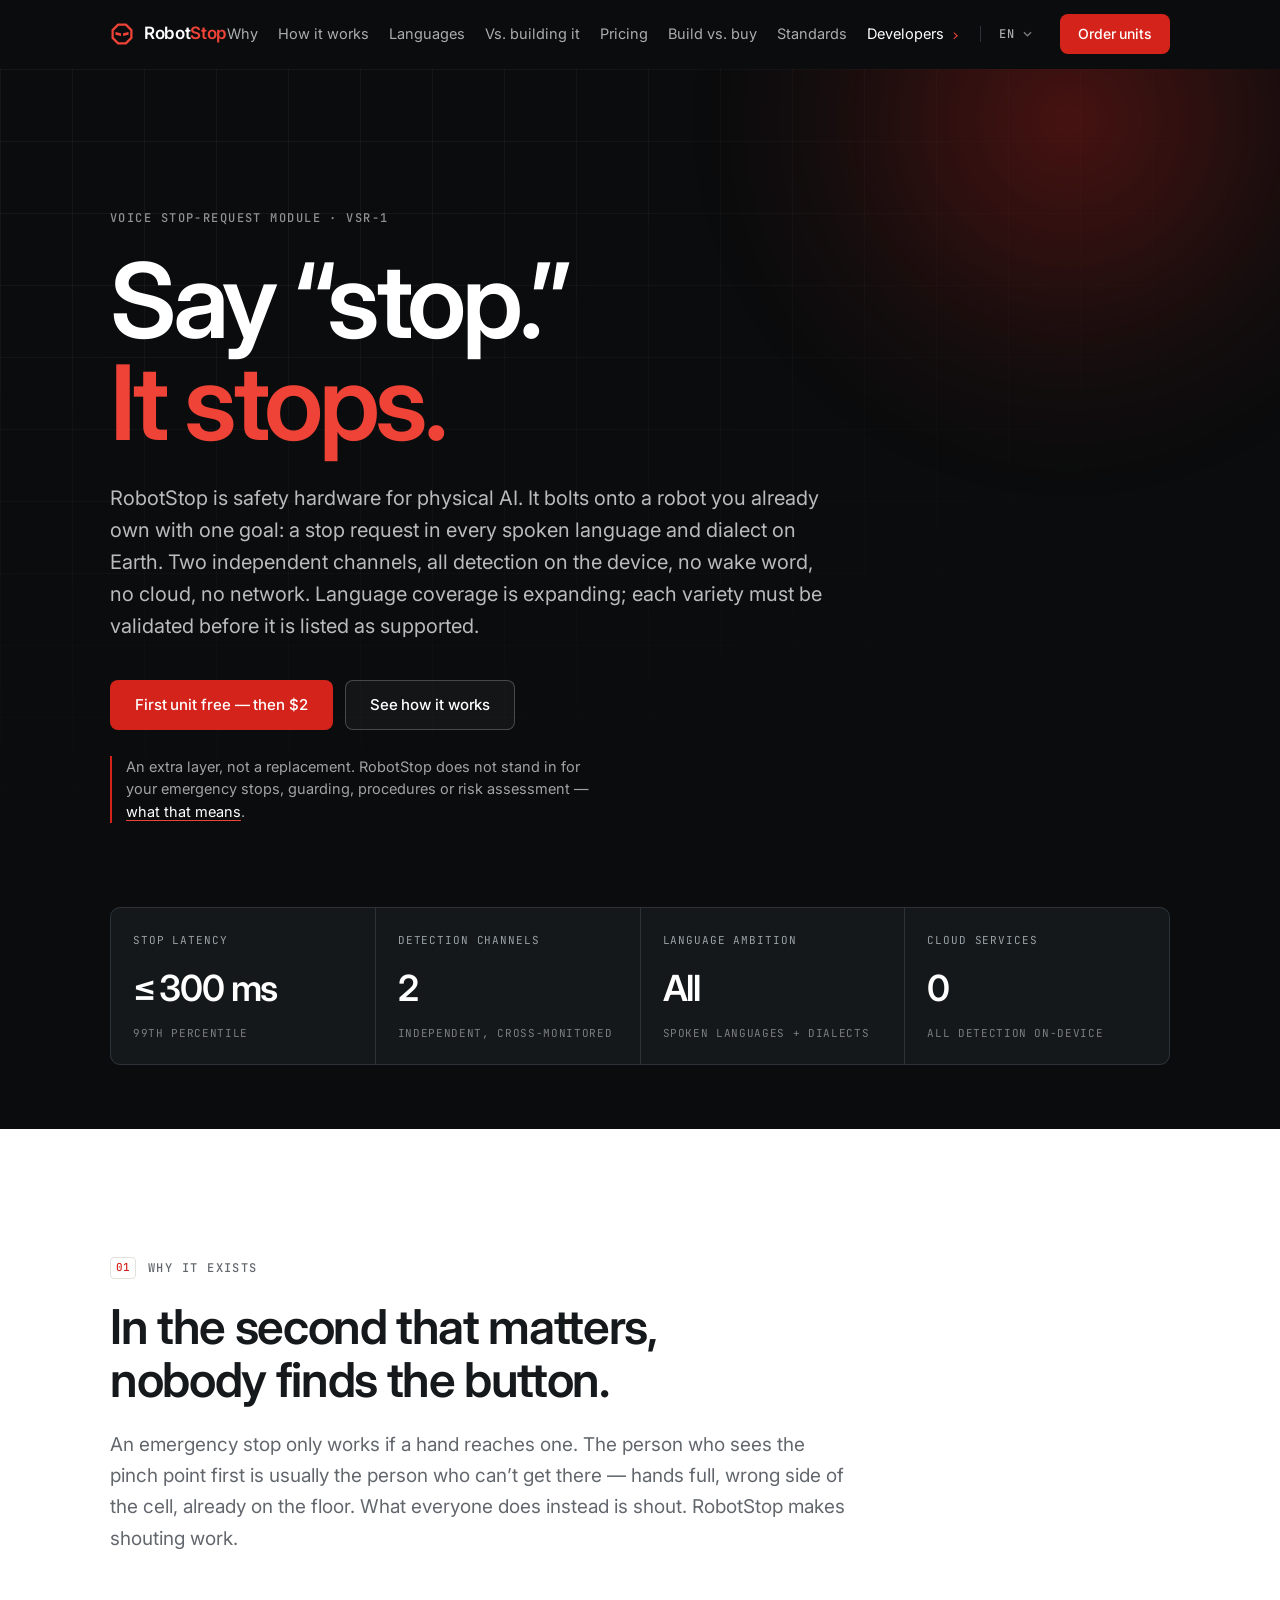
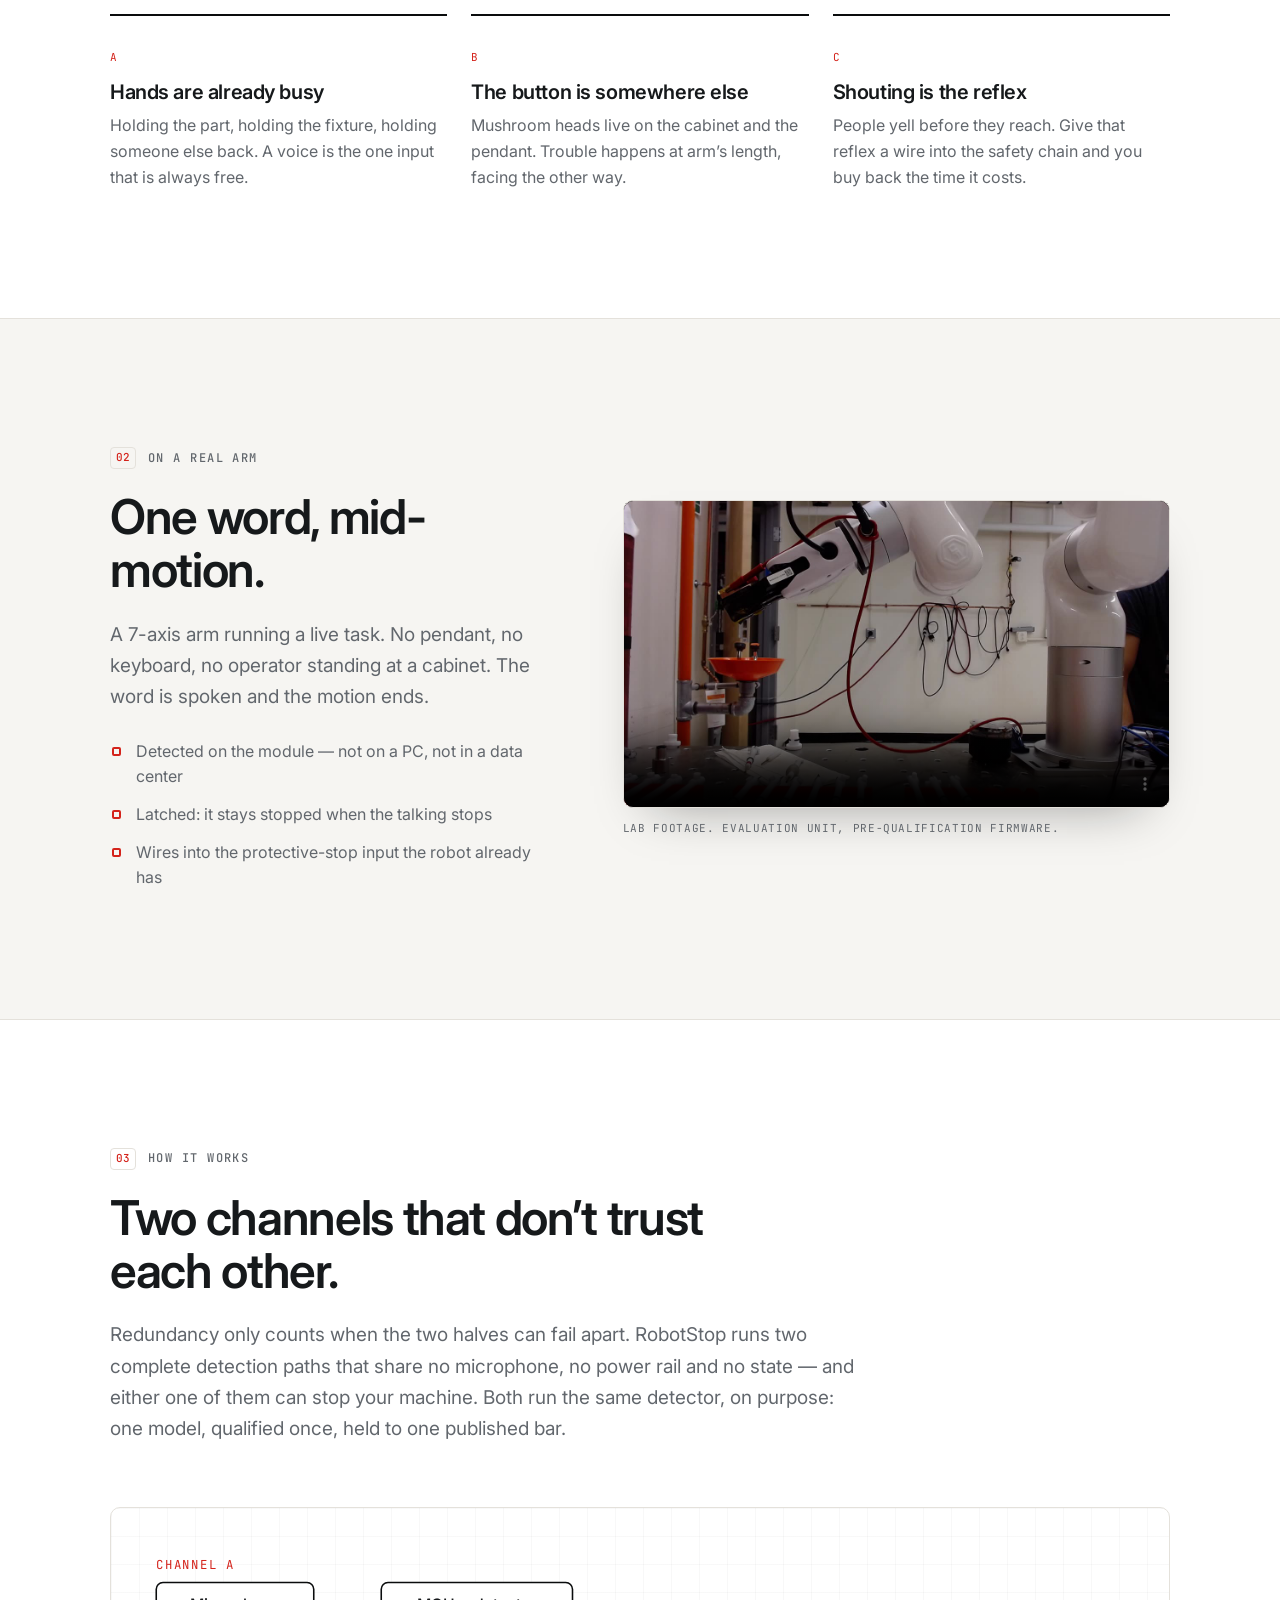
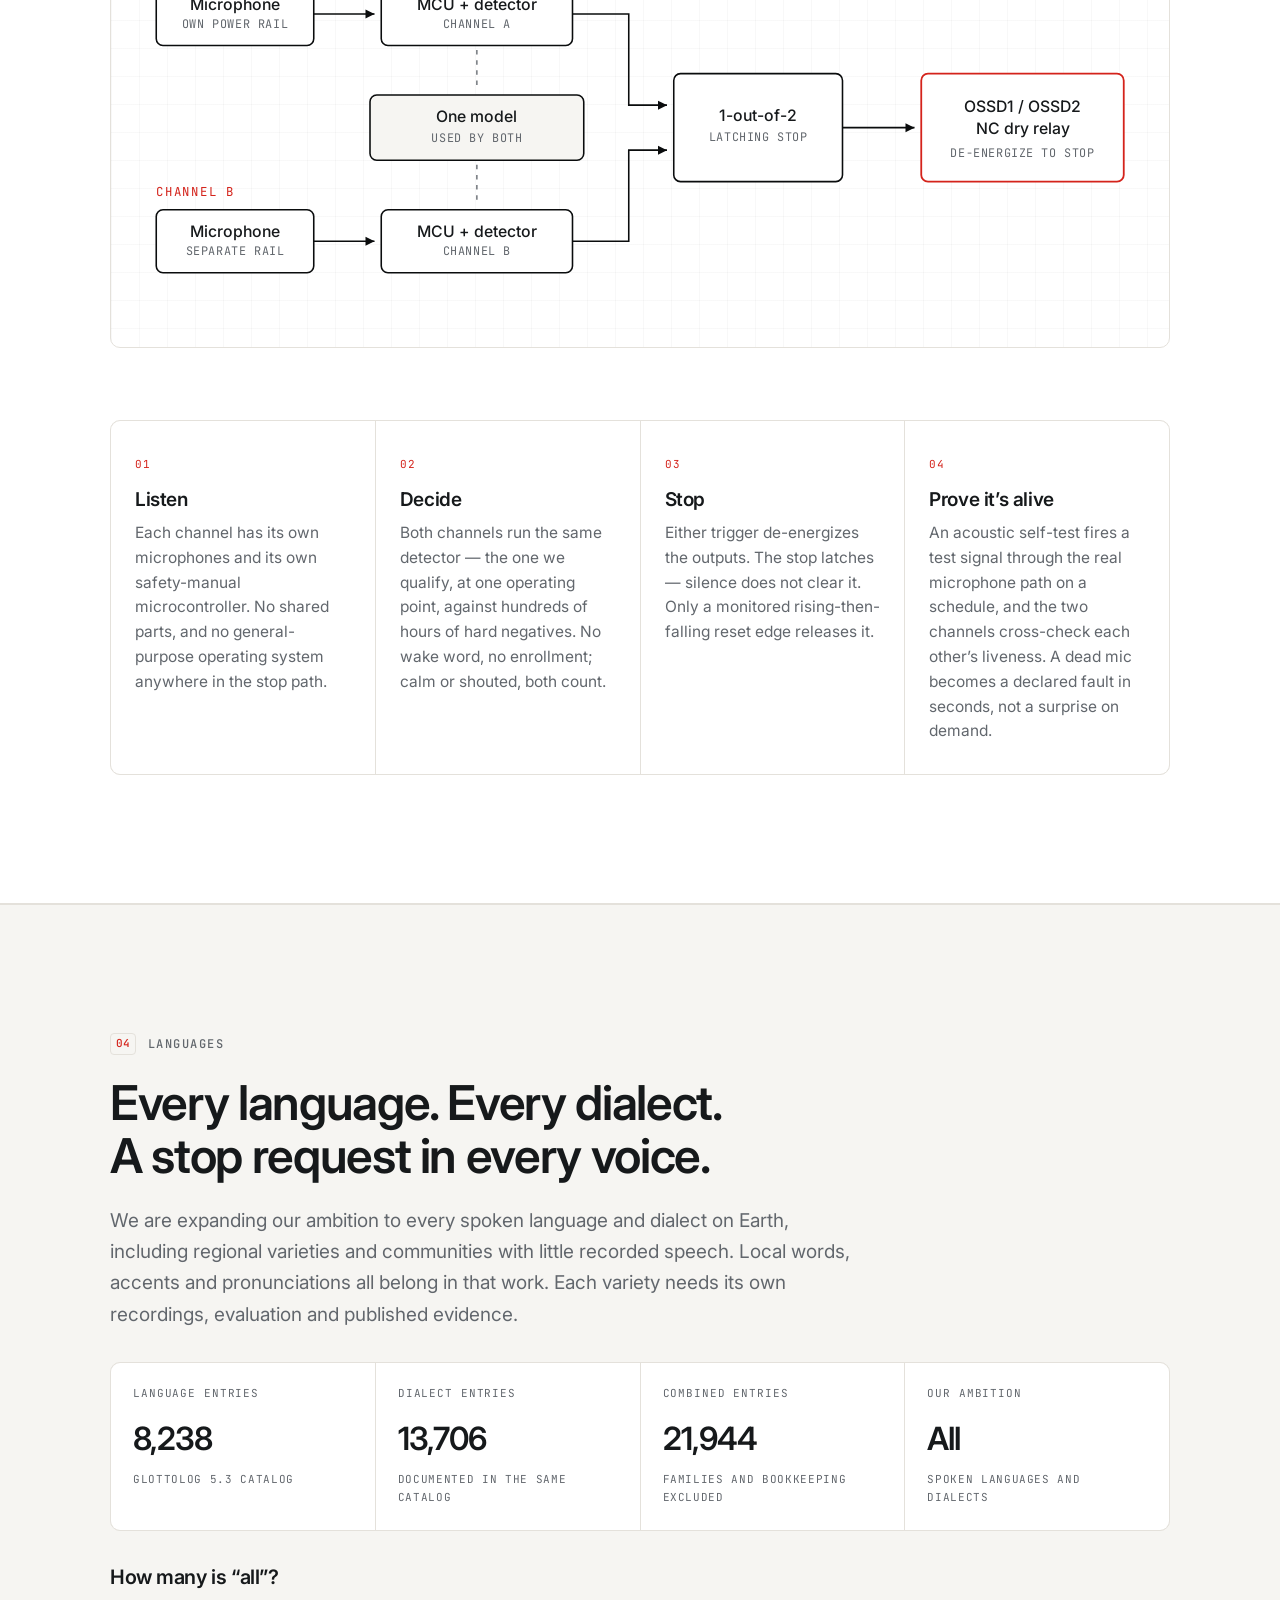
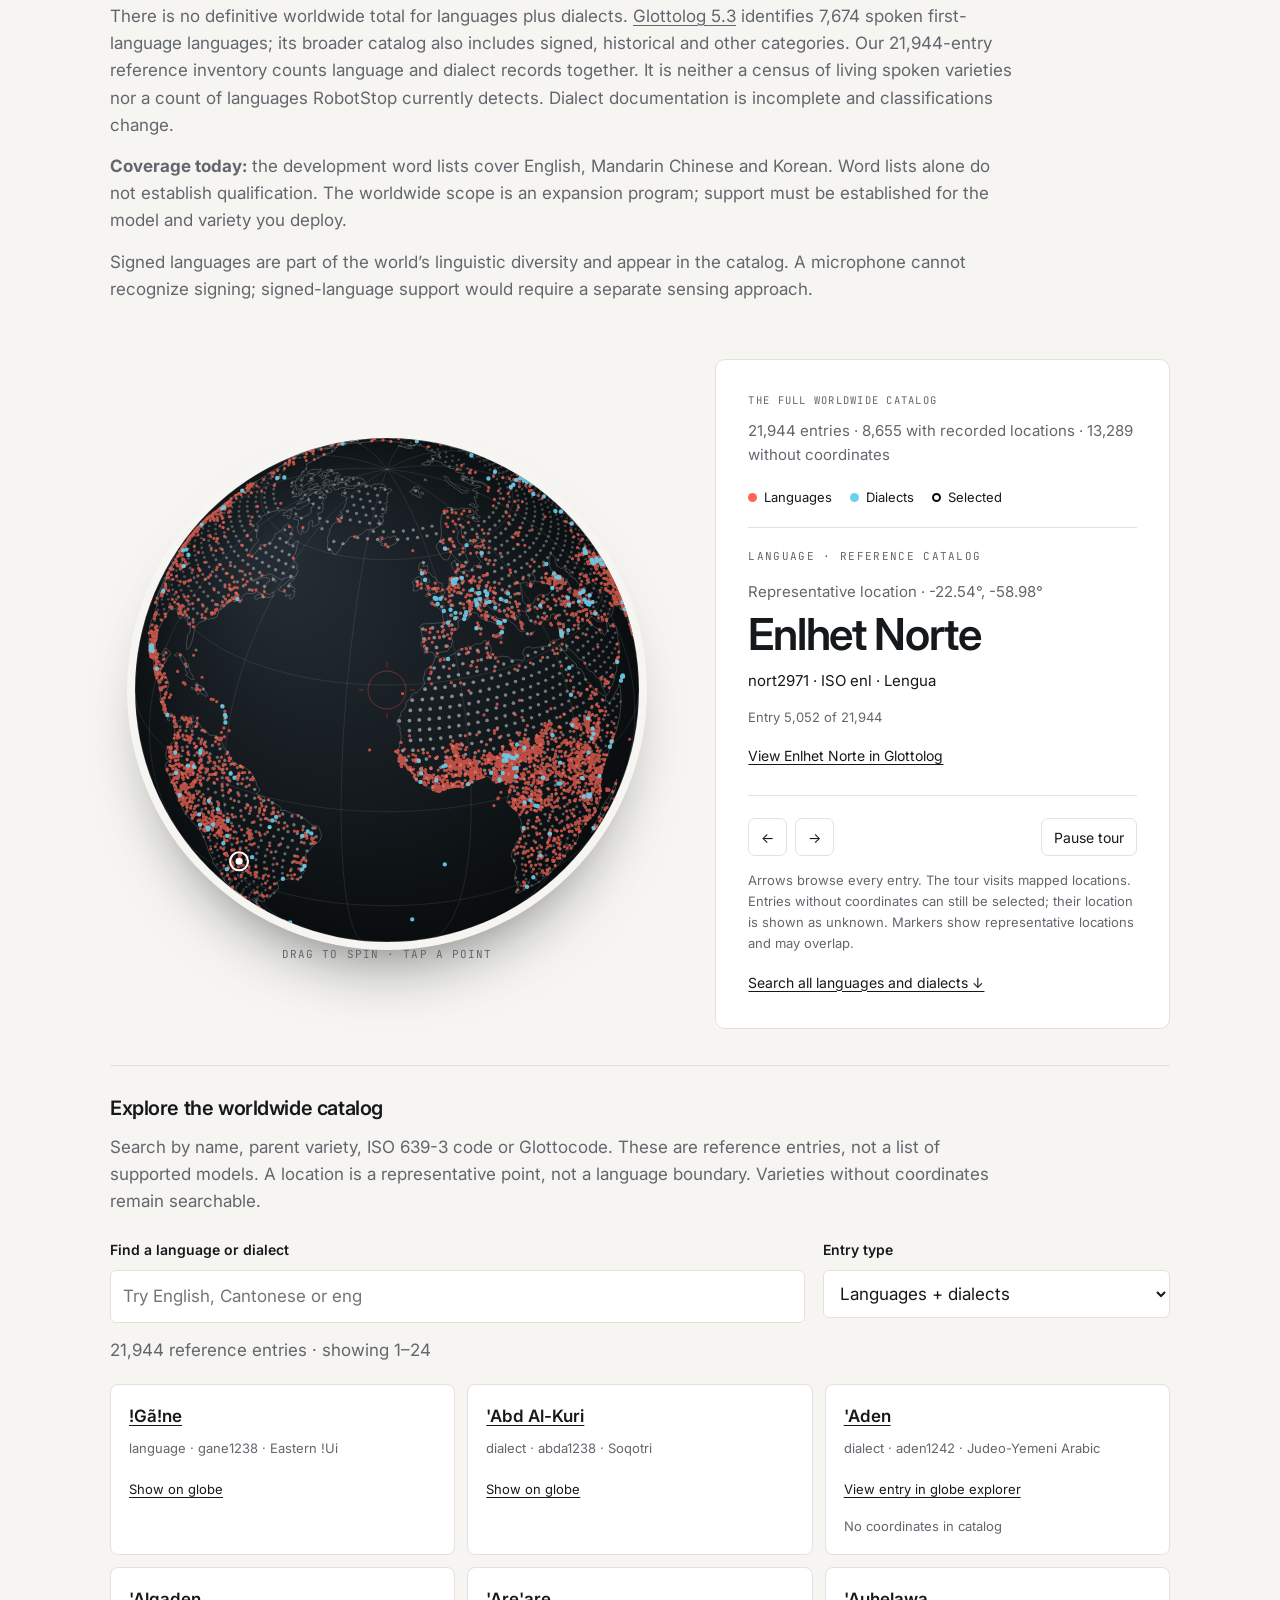
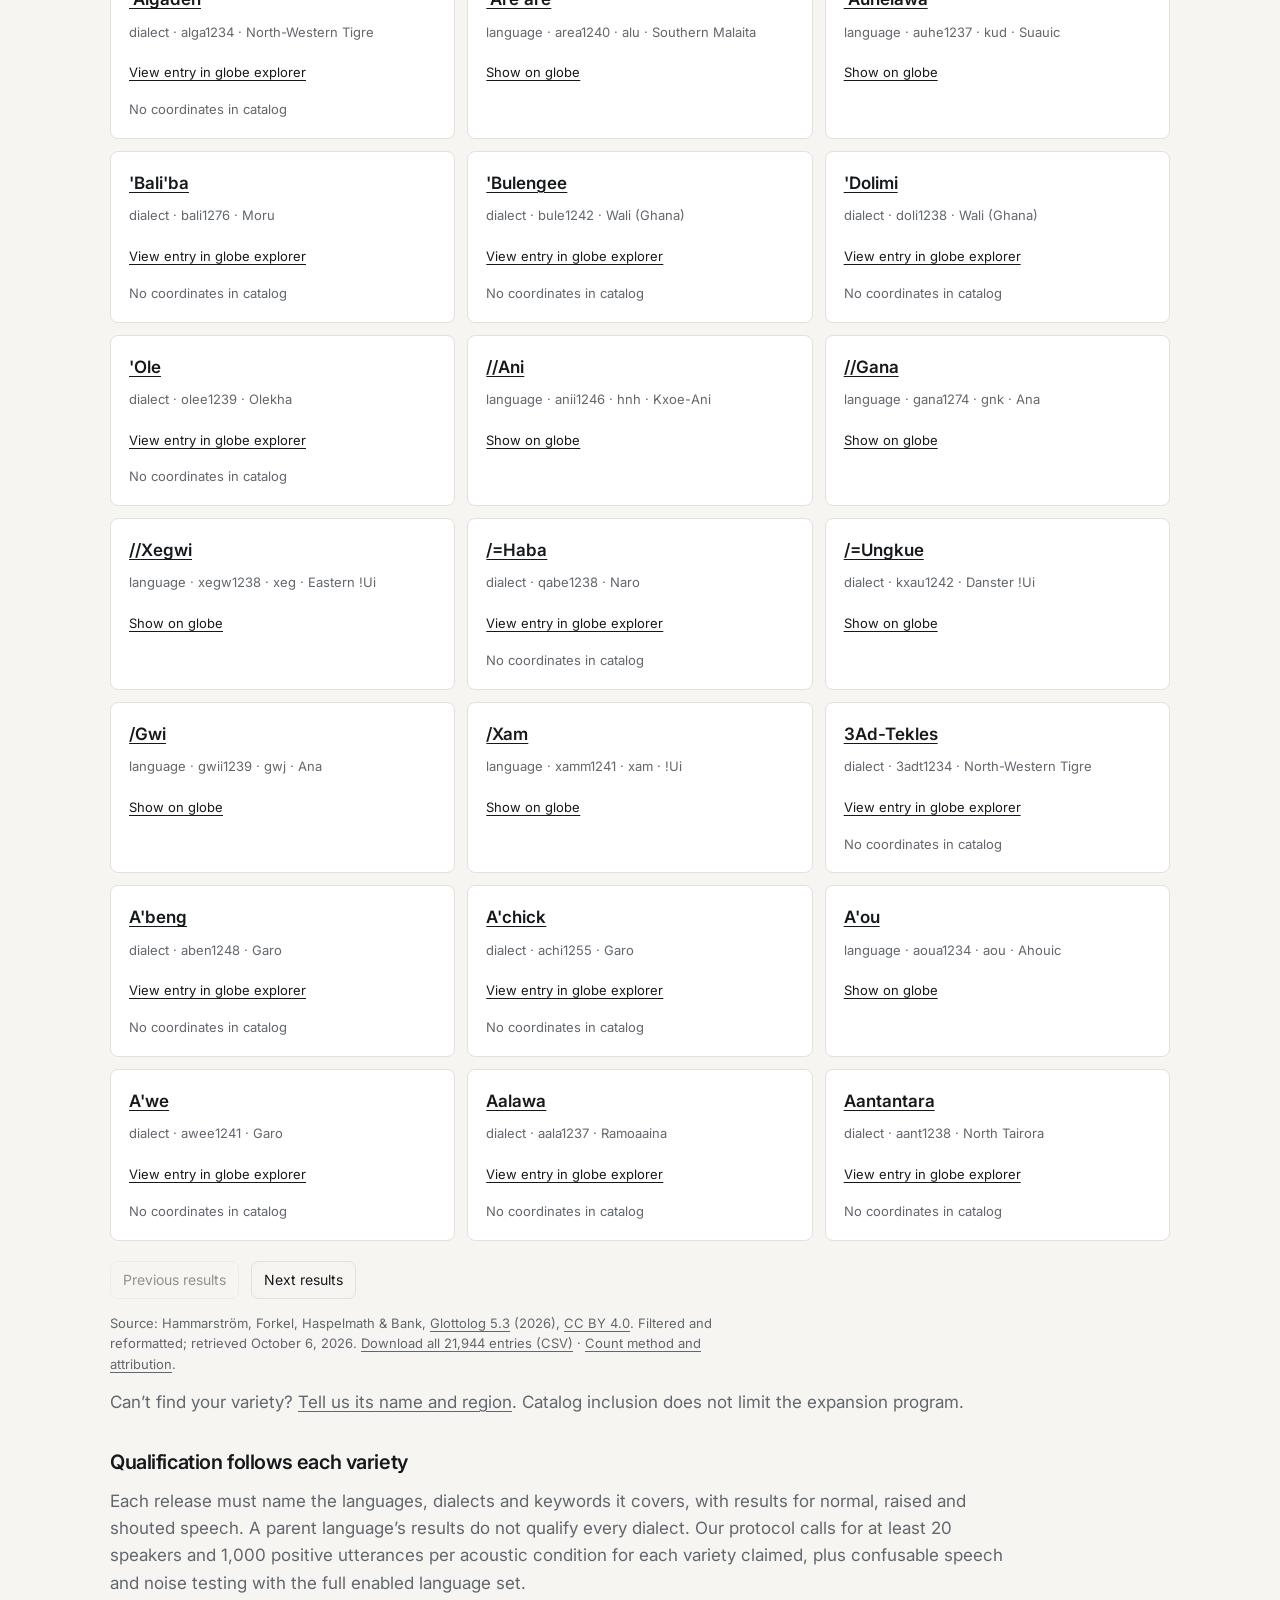
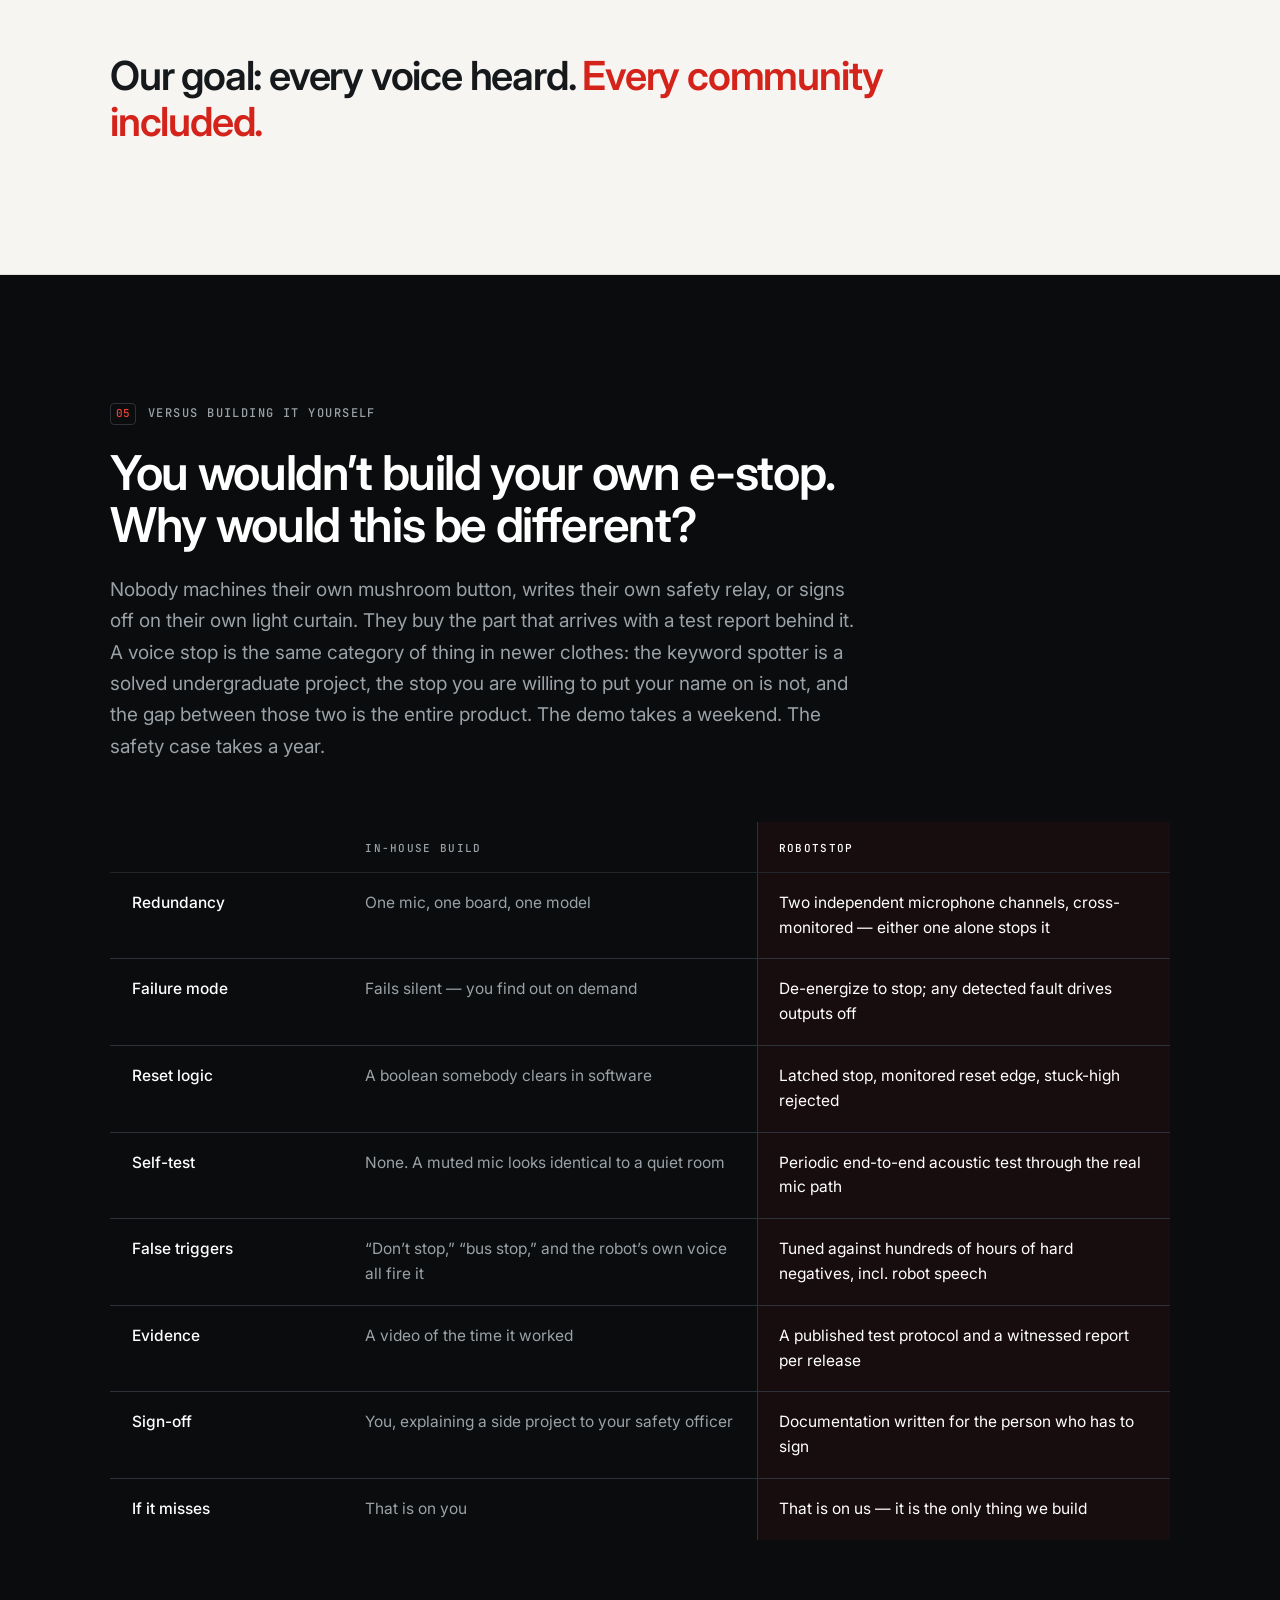
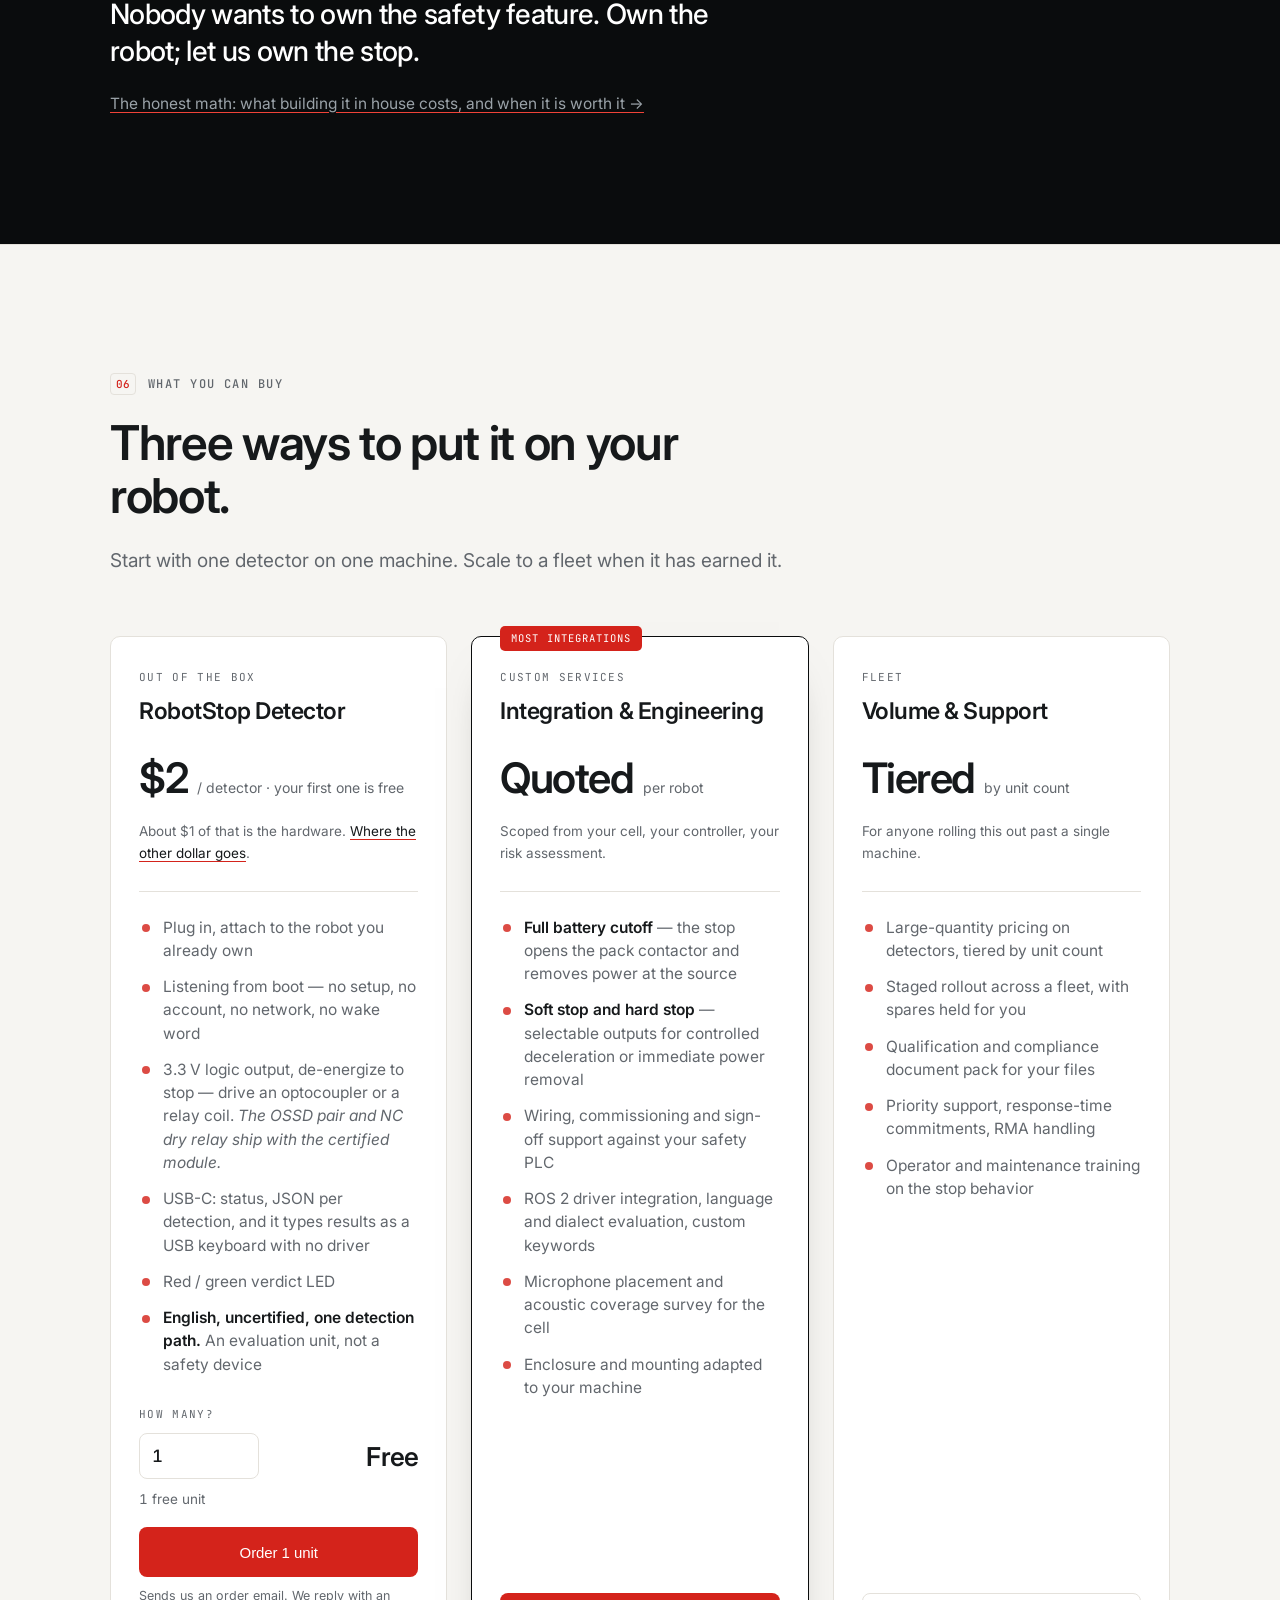
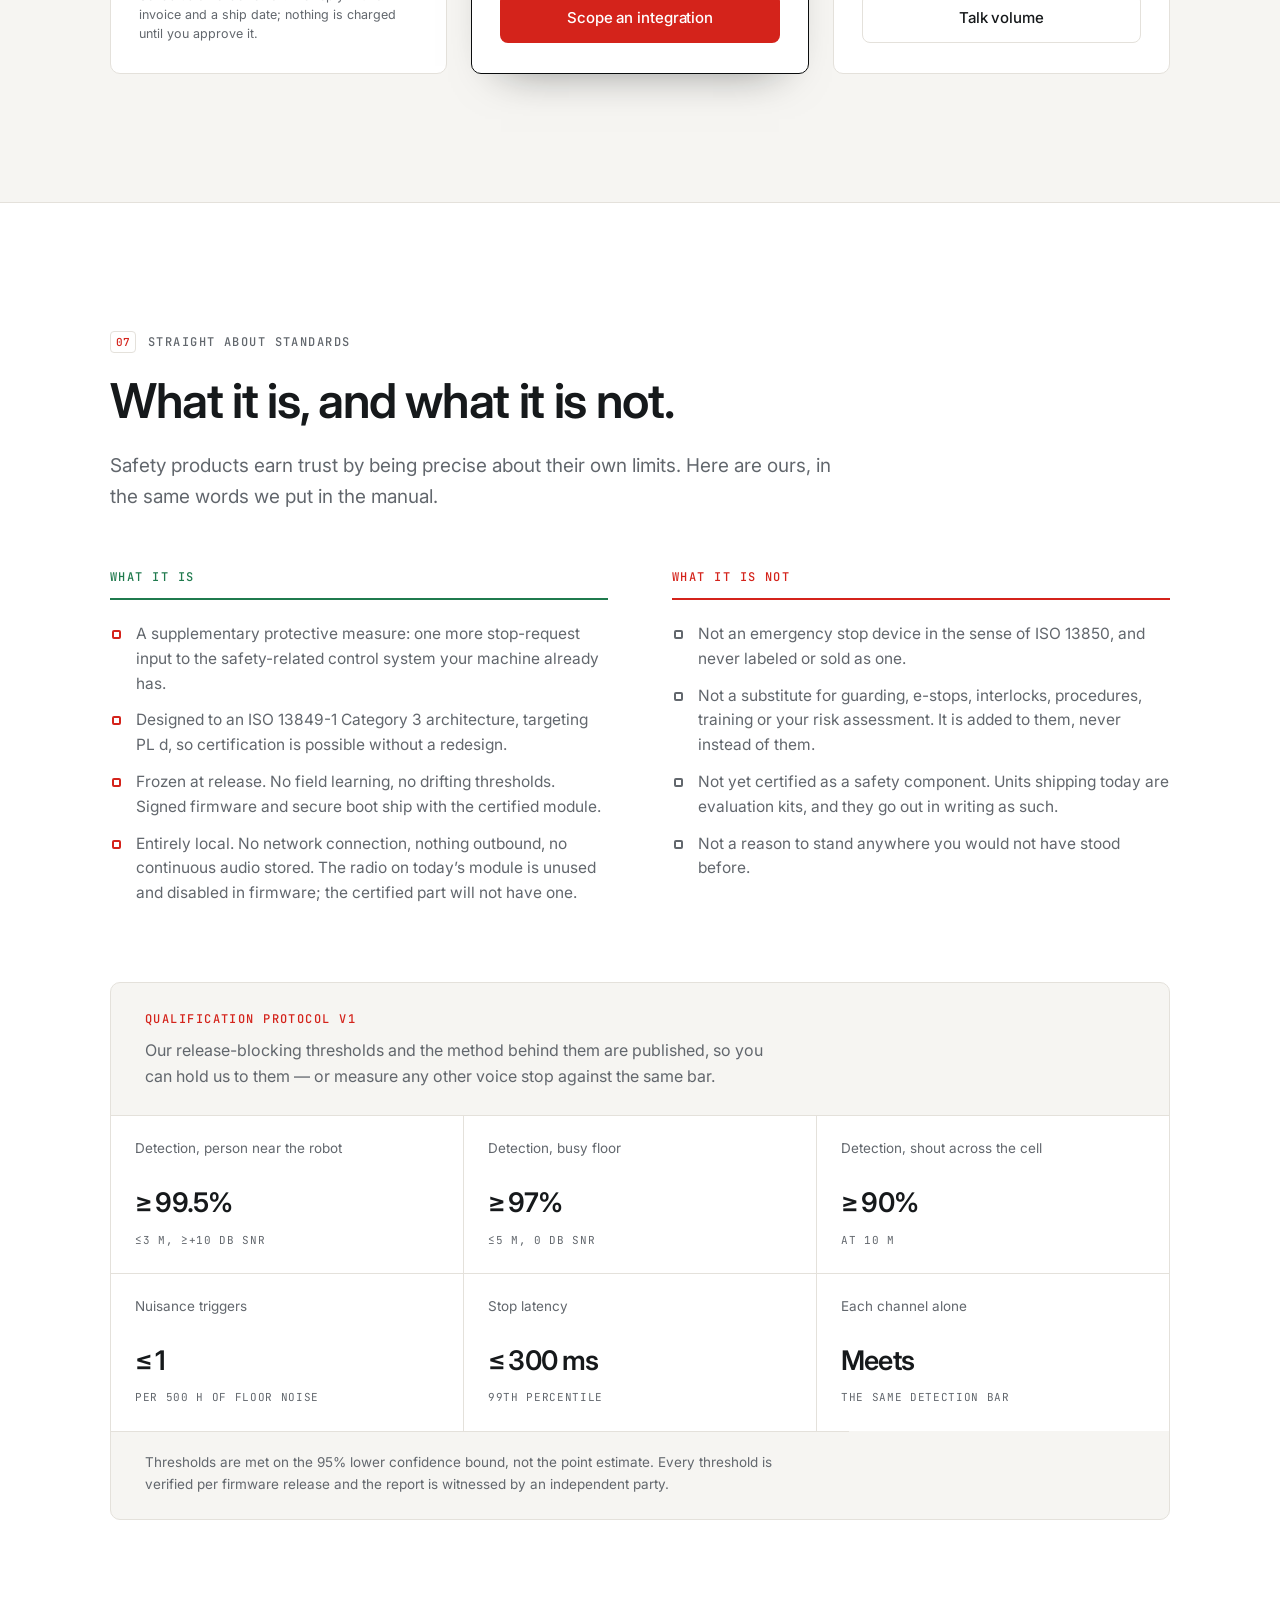
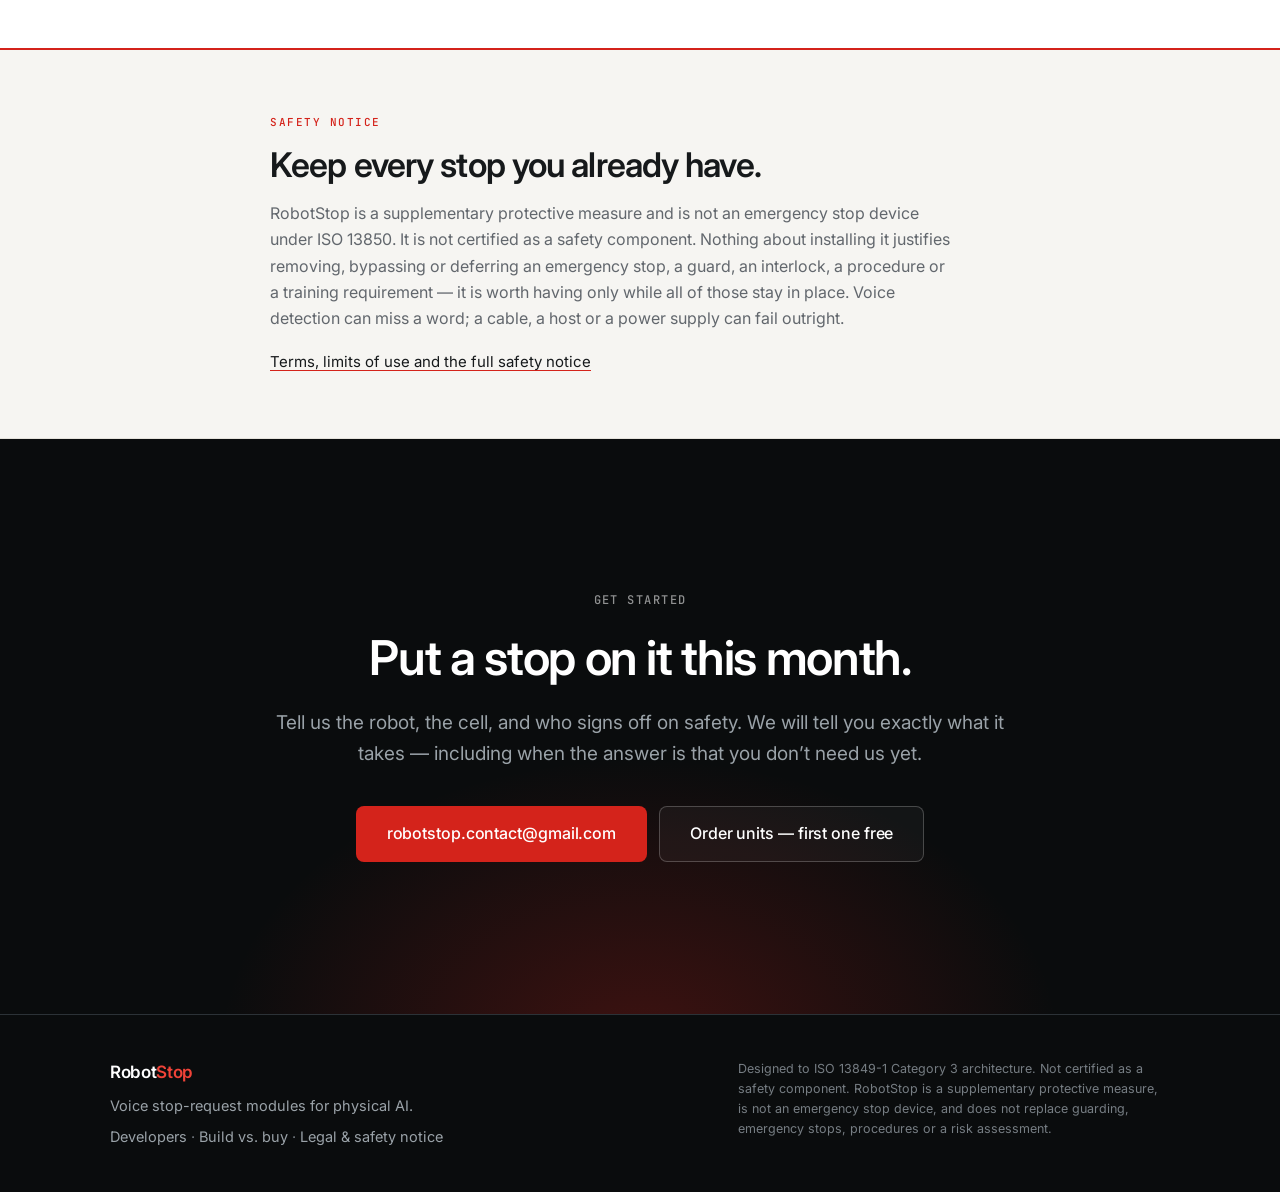
==== index.html @ 80259147 "Update site — 2026-10-06" ====
<!doctype html>
<html lang="en">
<head>
<meta charset="utf-8">
<meta name="viewport" content="width=device-width, initial-scale=1">
<title>RobotStop — the voice stop for robots you already own</title>
<meta name="description" content="RobotStop is a voice-activated stop-request module that bolts onto a robot you already own. Expanding toward every spoken language and dialect on Earth. Explore the worldwide language catalog. First unit free, then $2 each.">
<meta name="theme-color" content="#0a0c0d">
<link rel="icon" href="favicon.svg" type="image/svg+xml">
<meta property="og:title" content="RobotStop — say stop, it stops">
<meta property="og:description" content="A voice-activated stop-request module for the robot you already own. Our goal: every spoken language and dialect on Earth. Explore the worldwide language catalog and qualification approach.">
<meta property="og:type" content="website">
<link rel="preconnect" href="https://fonts.googleapis.com">
<link rel="preconnect" href="https://fonts.gstatic.com" crossorigin>
<link href="https://fonts.googleapis.com/css2?family=Inter:wght@400;500;600;700&family=JetBrains+Mono:wght@400;500&display=swap" rel="stylesheet">
<link rel="stylesheet" href="styles.css">
<script src="i18n.js"></script>
</head>
<body>

<a class="skip" href="#main">Skip to content</a>

<header class="nav" id="nav">
  <div class="shell nav-inner">
    <a class="brand" href="#top" aria-label="RobotStop home">
      <svg class="brand-mark" viewBox="0 0 32 32" aria-hidden="true">
        <path d="M10.822 3.5 L21.178 3.5 L28.5 10.822 L28.5 21.178 L21.178 28.5 L10.822 28.5 L3.5 21.178 L3.5 10.822 Z" fill="none" stroke="currentColor" stroke-width="3.00" stroke-linejoin="round"/>
        <path d="M7.25 13.464 L14.625 15.161 L14.625 18.536 L7.25 16.839 Z" fill="currentColor"/>
        <path d="M24.75 13.464 L17.375 15.161 L17.375 18.536 L24.75 16.839 Z" fill="currentColor"/>
      </svg>
      <span class="brand-word" translate="no">Robot<span class="brand-word-accent">Stop</span></span>
    </a>
    <nav class="nav-links" aria-label="Sections">
      <a href="#why">Why</a>
      <a href="#how">How it works</a>
      <a href="#languages">Languages</a>
      <a href="#diy">Vs. building it</a>
      <a href="#offerings">Pricing</a>
      <a href="build-vs-buy.html">Build vs. buy</a>
      <a href="#standards">Standards</a>
      <a class="nav-link-alt" href="developers.html">Developers</a>
    </nav>
    <div class="nav-lang" data-lang-picker></div>
    <a class="btn btn-sm btn-primary" href="#offerings">Order units</a>
  </div>
</header>

<main id="main">

<section class="hero" id="top">
  <div class="hero-grid" aria-hidden="true"></div>
  <div class="hero-glow" aria-hidden="true"></div>
  <div class="shell hero-inner">
    <p class="eyebrow">Voice stop-request module &middot; VSR-1</p>
    <h1 class="hero-title">Say &ldquo;stop.&rdquo;<br><span class="hero-title-accent">It stops.</span></h1>
    <p class="hero-sub">
      RobotStop is safety hardware for physical AI. It bolts onto a robot you already own
      with one goal: a stop request in every spoken language and dialect on Earth.
      Two independent channels, all detection on the device, no wake word, no cloud,
      no network. Language coverage is expanding; each variety must be validated before it is listed as supported.
    </p>
    <div class="hero-actions">
      <a class="btn btn-primary" href="#offerings">First unit free &mdash; then $2</a>
      <a class="btn btn-ghost" href="#how">See how it works</a>
    </div>
    <p class="hero-notice">
      An extra layer, not a replacement. RobotStop does not stand in for your
      emergency stops, guarding, procedures or risk assessment &mdash;
      <a href="legal.html">what that means</a>.
    </p>
    <dl class="ticker">
      <div class="ticker-item"><dt>Stop latency</dt><dd>&le;&thinsp;300 ms<span class="unit">99th percentile</span></dd></div>
      <div class="ticker-item"><dt>Detection channels</dt><dd>2<span class="unit">independent, cross-monitored</span></dd></div>
      <div class="ticker-item"><dt>Language ambition</dt><dd>All<span class="unit">spoken languages + dialects</span></dd></div>
      <div class="ticker-item"><dt>Cloud services</dt><dd>0<span class="unit">all detection on-device</span></dd></div>
    </dl>
  </div>
</section>

<section class="section section-problem" id="why">
  <div class="shell">
    <p class="eyebrow eyebrow-num"><span>01</span> Why it exists</p>
    <h2 class="h2">In the second that matters, nobody finds the button.</h2>
    <p class="lede">
      An emergency stop only works if a hand reaches one. The person who sees the pinch point
      first is usually the person who can&rsquo;t get there &mdash; hands full, wrong side of the cell,
      already on the floor. What everyone does instead is shout.
      RobotStop makes shouting work.
    </p>
    <div class="cards cards-3">
      <article class="card card-plain">
        <span class="card-index">A</span>
        <h3>Hands are already busy</h3>
        <p>Holding the part, holding the fixture, holding someone else back. A voice is the one input that is always free.</p>
      </article>
      <article class="card card-plain">
        <span class="card-index">B</span>
        <h3>The button is somewhere else</h3>
        <p>Mushroom heads live on the cabinet and the pendant. Trouble happens at arm&rsquo;s length, facing the other way.</p>
      </article>
      <article class="card card-plain">
        <span class="card-index">C</span>
        <h3>Shouting is the reflex</h3>
        <p>People yell before they reach. Give that reflex a wire into the safety chain and you buy back the time it costs.</p>
      </article>
    </div>
  </div>
</section>

<section class="section section-demo">
  <div class="shell demo-wrap">
    <div class="demo-copy">
      <p class="eyebrow eyebrow-num"><span>02</span> On a real arm</p>
      <h2 class="h2">One word, mid-motion.</h2>
      <p class="lede">
        A 7-axis arm running a live task. No pendant, no keyboard, no operator standing at a
        cabinet. The word is spoken and the motion ends.
      </p>
      <ul class="tick-list">
        <li>Detected on the module &mdash; not on a PC, not in a data center</li>
        <li>Latched: it stays stopped when the talking stops</li>
        <li>Wires into the protective-stop input the robot already has</li>
      </ul>
    </div>
    <figure class="demo-media">
      <video src="media/demo-arm.mp4" poster="media/demo-arm-poster.jpg"
             controls muted loop playsinline preload="metadata"
             aria-label="A robot arm stopping mid-motion when a person says stop"></video>
      <figcaption>Lab footage. Evaluation unit, pre-qualification firmware.</figcaption>
    </figure>
  </div>
</section>

<section class="section section-how" id="how">
  <div class="shell">
    <p class="eyebrow eyebrow-num"><span>03</span> How it works</p>
    <h2 class="h2">Two channels that don&rsquo;t trust each other.</h2>
    <p class="lede">
      Redundancy only counts when the two halves can fail apart. RobotStop runs two complete
      detection paths that share no microphone, no power rail and no state &mdash; and either
      one of them can stop your machine. Both run the same detector, on purpose: one model,
      qualified once, held to one published bar.
    </p>

    <div class="diagram-frame">
      <svg class="diagram" viewBox="0 0 880 330" role="img" aria-label="Block diagram: two microphones on separate power rails feed two processors, one per channel. A single shared model sits between them and is used by both. Either channel's verdict passes through one-out-of-two latching logic to the dual OSSD outputs and the normally closed relay, which de-energize to stop.">
        <g class="dg-label">
          <text x="10" y="24">CHANNEL A</text>
          <text x="10" y="226">CHANNEL B</text>
        </g>
        <g class="dg-box">
          <rect x="10" y="36" width="140" height="56" rx="6"/>
          <rect x="10" y="238" width="140" height="56" rx="6"/>
          <rect x="210" y="36" width="170" height="56" rx="6"/>
          <rect x="210" y="238" width="170" height="56" rx="6"/>
          <rect x="470" y="117" width="150" height="96" rx="6"/>
        </g>
        <g class="dg-box dg-box-shared">
          <rect x="200" y="136" width="190" height="58" rx="6"/>
        </g>
        <g class="dg-box dg-box-accent">
          <rect x="690" y="117" width="180" height="96" rx="6"/>
        </g>
        <g class="dg-text">
          <text x="80" y="60">Microphone</text>
          <text x="80" y="76" class="dg-sub">own power rail</text>
          <text x="80" y="262">Microphone</text>
          <text x="80" y="278" class="dg-sub">separate rail</text>
          <text x="295" y="60">MCU + detector</text>
          <text x="295" y="76" class="dg-sub">channel A</text>
          <text x="295" y="262">MCU + detector</text>
          <text x="295" y="278" class="dg-sub">channel B</text>
          <text x="295" y="160">One model</text>
          <text x="295" y="178" class="dg-sub">used by both</text>
          <text x="545" y="159">1-out-of-2</text>
          <text x="545" y="177" class="dg-sub">latching stop</text>
          <text x="780" y="151">OSSD1 / OSSD2</text>
          <text x="780" y="171">NC dry relay</text>
          <text x="780" y="191" class="dg-sub">de-energize to stop</text>
        </g>
        <g class="dg-line">
          <path d="M150 64 H204"/>
          <path d="M150 266 H204"/>
          <path d="M380 64 H430 V145 H464"/>
          <path d="M380 266 H430 V185 H464"/>
          <path d="M620 165 H684"/>
        </g>
        <g class="dg-line dg-line-dash">
          <path d="M295 96 V132"/>
          <path d="M295 198 V234"/>
        </g>
        <g class="dg-arrow">
          <path d="M204 64 l-8 -4 v8 z"/>
          <path d="M204 266 l-8 -4 v8 z"/>
          <path d="M464 145 l-8 -4 v8 z"/>
          <path d="M464 185 l-8 -4 v8 z"/>
          <path d="M684 165 l-8 -4 v8 z"/>
        </g>
      </svg>
    </div>

    <ol class="steps">
      <li>
        <span class="step-n">01</span>
        <h3>Listen</h3>
        <p>Each channel has its own microphones and its own safety-manual microcontroller. No shared parts, and no general-purpose operating system anywhere in the stop path.</p>
      </li>
      <li>
        <span class="step-n">02</span>
        <h3>Decide</h3>
        <p>Both channels run the same detector &mdash; the one we qualify, at one operating point, against hundreds of hours of hard negatives. No wake word, no enrollment; calm or shouted, both count.</p>
      </li>
      <li>
        <span class="step-n">03</span>
        <h3>Stop</h3>
        <p>Either trigger de-energizes the outputs. The stop latches &mdash; silence does not clear it. Only a monitored rising-then-falling reset edge releases it.</p>
      </li>
      <li>
        <span class="step-n">04</span>
        <h3>Prove it&rsquo;s alive</h3>
        <p>An acoustic self-test fires a test signal through the real microphone path on a schedule, and the two channels cross-check each other&rsquo;s liveness. A dead mic becomes a declared fault in seconds, not a surprise on demand.</p>
      </li>
    </ol>
  </div>
</section>

<section class="section section-globe" id="languages">
  <div class="shell">
    <p class="eyebrow eyebrow-num"><span>04</span> Languages</p>
    <h2 class="h2">Every language. Every dialect.<br>A stop request in every voice.</h2>
    <p class="lede">
      We are expanding our ambition to every spoken language and dialect on Earth,
      including regional varieties and communities with little recorded speech.
      Local words, accents and pronunciations all belong in that work.
      Each variety needs its own recordings, evaluation and published evidence.
    </p>
    <dl class="globe-stats language-counts">
      <div><dt>Language entries</dt><dd>8,238<span class="unit">Glottolog 5.3 catalog</span></dd></div>
      <div><dt>Dialect entries</dt><dd>13,706<span class="unit">documented in the same catalog</span></dd></div>
      <div><dt>Combined entries</dt><dd>21,944<span class="unit">families and bookkeeping excluded</span></dd></div>
      <div><dt>Our ambition</dt><dd>All<span class="unit">spoken languages and dialects</span></dd></div>
    </dl>
    <div class="language-notes">
      <h3>How many is &ldquo;all&rdquo;?</h3>
      <p>There is no definitive worldwide total for languages plus dialects.
        <a href="https://glottolog.org/glottolog/glottologinformation">Glottolog 5.3</a>
        identifies 7,674 spoken first-language languages; its broader catalog also includes
        signed, historical and other categories. Our 21,944-entry reference inventory counts
        language and dialect records together. It is neither a census of living spoken varieties
        nor a count of languages RobotStop currently detects. Dialect documentation is incomplete
        and classifications change.</p>
      <p><strong>Coverage today:</strong> the development word lists cover English, Mandarin Chinese
        and Korean. Word lists alone do not establish qualification. The worldwide scope is an
        expansion program; support must be established for the model and variety you deploy.</p>
      <p>Signed languages are part of the world&rsquo;s linguistic diversity and appear in the
        catalog. A microphone cannot recognize signing; signed-language support would require a
        separate sensing approach.</p>
    </div>

    <div class="globe-wrap" id="globe">
      <div class="globe-stage">
        <canvas id="globe-canvas" data-i18n-dynamic tabindex="0" role="img"
                aria-label="World language and dialect globe. Recorded locations appear as markers. Use the catalog below to browse all entries."></canvas>
        <p class="globe-hint"><span>Drag to spin &middot; tap a point</span></p>
      </div>

      <div class="globe-panel">
        <p class="globe-chips-label">The full worldwide catalog</p>
        <p class="globe-coverage" id="globe-coverage" data-i18n-dynamic>21,944 entries &middot; 8,655 with recorded locations &middot; 13,289 without coordinates</p>
        <ul class="globe-legend" aria-label="Map legend">
          <li><span class="legend-language" aria-hidden="true"></span>Languages</li>
          <li><span class="legend-dialect" aria-hidden="true"></span>Dialects</li>
          <li><span class="legend-selected" aria-hidden="true"></span>Selected</li>
        </ul>
        <div class="globe-read" aria-live="polite" aria-atomic="true">
          <p class="globe-tier" id="globe-tier" data-i18n-dynamic>Reference catalog</p>
          <p class="globe-country" id="globe-country" data-i18n-dynamic>Explore a language or dialect</p>
          <p class="globe-word is-catalog-name" id="globe-word" data-i18n-dynamic>Every voice</p>
          <p class="globe-meta" id="globe-language" data-i18n-dynamic>Enable JavaScript to explore the globe, or download the catalog below.</p>
          <p class="globe-position" id="globe-position" data-i18n-dynamic></p>
        </div>
        <p class="globe-source"><a id="globe-source" data-i18n-dynamic href="https://glottolog.org/">View the source catalog</a></p>
        <div class="globe-controls">
          <button type="button" class="globe-btn" id="globe-prev" aria-label="Previous catalog entry" disabled>&#8592;</button>
          <button type="button" class="globe-btn" id="globe-next" aria-label="Next catalog entry" disabled>&#8594;</button>
          <button type="button" class="globe-btn globe-btn-wide" id="globe-tour" data-i18n-dynamic aria-pressed="true" disabled>Pause tour</button>
        </div>
        <p class="globe-note">Arrows browse every entry. The tour visits mapped locations.
          Entries without coordinates can still be selected; their location is shown as unknown.
          Markers show representative locations and may overlap.</p>
        <a class="globe-search-link" href="#language-catalog">Search all languages and dialects &darr;</a>
      </div>
    </div>

    <div class="language-catalog" id="language-catalog">
      <h3>Explore the worldwide catalog</h3>
      <p>Search by name, parent variety, ISO 639-3 code or Glottocode. These are reference
        entries, not a list of supported models. A location is a representative point,
        not a language boundary. Varieties without coordinates remain searchable.</p>
      <div class="catalog-filters" id="catalog-filters" hidden>
        <div><label for="language-search">Find a language or dialect</label>
          <input type="search" id="language-search" placeholder="Try English, Cantonese or eng" aria-controls="catalog-results" autocomplete="off"></div>
        <div><label for="language-level">Entry type</label>
          <select id="language-level"><option value="all">Languages + dialects</option><option value="language">Languages</option><option value="dialect">Dialects</option></select></div>
      </div>
      <p id="catalog-status" data-i18n-dynamic role="status">The complete catalog is available as a CSV download below.</p>
      <ul class="catalog-results" id="catalog-results" data-i18n-dynamic></ul>
      <div class="catalog-pagination" id="catalog-pagination" hidden>
        <button type="button" class="globe-btn" id="catalog-prev">Previous results</button>
        <button type="button" class="globe-btn" id="catalog-next">Next results</button>
      </div>
      <p class="catalog-source">Source: Hammarstr&ouml;m, Forkel, Haspelmath &amp; Bank,
        <a href="https://glottolog.org/meta/downloads">Glottolog 5.3</a> (2026),
        <a href="https://creativecommons.org/licenses/by/4.0/">CC BY 4.0</a>.
        Filtered and reformatted; retrieved October 6, 2026.
        <a href="language-catalog.csv" download>Download all 21,944 entries (CSV)</a> &middot;
        <a href="language-catalog-source.json">Count method and attribution</a>.</p>
      <p>Can&rsquo;t find your variety? <a href="mailto:robotstop.contact@gmail.com?subject=Language%20or%20dialect%20coverage">Tell us its name and region</a>.
        Catalog inclusion does not limit the expansion program.</p>
    </div>
    <div class="language-notes">
      <h3>Qualification follows each variety</h3>
      <p>Each release must name the languages, dialects and keywords it covers, with results
        for normal, raised and shouted speech. A parent language&rsquo;s results do not qualify
        every dialect. Our protocol calls for at least 20 speakers and 1,000 positive utterances
        per acoustic condition for each variety claimed, plus confusable speech and noise testing
        with the full enabled language set.</p>
    </div>

    <p class="kicker kicker-dark kicker-big">
      Our goal: every voice heard.
      <span class="kicker-accent">Every community included.</span>
    </p>
  </div>
</section>

<section class="section section-diy" id="diy">
  <div class="shell">
    <p class="eyebrow eyebrow-num eyebrow-invert"><span>05</span> Versus building it yourself</p>
    <h2 class="h2">You wouldn&rsquo;t build your own <span class="nowrap">e-stop.</span> Why would this be different?</h2>
    <p class="lede lede-invert">
      Nobody machines their own mushroom button, writes their own safety relay, or signs off on
      their own light curtain. They buy the part that arrives with a test report behind it. A
      voice stop is the same category of thing in newer clothes: the keyword spotter is a solved
      undergraduate project, the stop you are willing to put your name on is not, and the gap
      between those two is the entire product. The demo takes a weekend. The safety case takes a
      year.
    </p>

    <div class="table-wrap">
      <table class="compare">
        <caption class="sr-only">Comparison of an in-house build against RobotStop</caption>
        <thead>
          <tr>
            <th scope="col">&nbsp;</th>
            <th scope="col">In-house build</th>
            <th scope="col" class="col-us">RobotStop</th>
          </tr>
        </thead>
        <tbody>
          <tr>
            <th scope="row">Redundancy</th>
            <td data-label="In-house build">One mic, one board, one model</td>
            <td class="col-us" data-label="RobotStop">Two independent microphone channels, cross-monitored &mdash; either one alone stops it</td>
          </tr>
          <tr>
            <th scope="row">Failure mode</th>
            <td data-label="In-house build">Fails silent &mdash; you find out on demand</td>
            <td class="col-us" data-label="RobotStop">De-energize to stop; any detected fault drives outputs off</td>
          </tr>
          <tr>
            <th scope="row">Reset logic</th>
            <td data-label="In-house build">A boolean somebody clears in software</td>
            <td class="col-us" data-label="RobotStop">Latched stop, monitored reset edge, stuck-high rejected</td>
          </tr>
          <tr>
            <th scope="row">Self-test</th>
            <td data-label="In-house build">None. A muted mic looks identical to a quiet room</td>
            <td class="col-us" data-label="RobotStop">Periodic end-to-end acoustic test through the real mic path</td>
          </tr>
          <tr>
            <th scope="row">False triggers</th>
            <td data-label="In-house build">&ldquo;Don&rsquo;t stop,&rdquo; &ldquo;bus stop,&rdquo; and the robot&rsquo;s own voice all fire it</td>
            <td class="col-us" data-label="RobotStop">Tuned against hundreds of hours of hard negatives, incl. robot speech</td>
          </tr>
          <tr>
            <th scope="row">Evidence</th>
            <td data-label="In-house build">A video of the time it worked</td>
            <td class="col-us" data-label="RobotStop">A published test protocol and a witnessed report per release</td>
          </tr>
          <tr>
            <th scope="row">Sign-off</th>
            <td data-label="In-house build">You, explaining a side project to your safety officer</td>
            <td class="col-us" data-label="RobotStop">Documentation written for the person who has to sign</td>
          </tr>
          <tr>
            <th scope="row">If it misses</th>
            <td data-label="In-house build">That is on you</td>
            <td class="col-us" data-label="RobotStop">That is on us &mdash; it is the only thing we build</td>
          </tr>
        </tbody>
      </table>
    </div>

    <p class="kicker">Nobody wants to own the safety feature. Own the robot; let us own the stop.</p>
    <p class="diy-more"><a href="build-vs-buy.html">The honest math: what building it in house costs, and when it is worth it &rarr;</a></p>
  </div>
</section>

<section class="section section-offerings" id="offerings">
  <div class="shell">
    <p class="eyebrow eyebrow-num"><span>06</span> What you can buy</p>
    <h2 class="h2">Three ways to put it on your robot.</h2>
    <p class="lede">Start with one detector on one machine. Scale to a fleet when it has earned it.</p>

    <div class="cards cards-3 cards-price">
      <article class="card card-price">
        <header>
          <p class="price-tag">Out of the box</p>
          <h3>RobotStop Detector</h3>
          <p class="price"><span class="price-num">$2</span><span class="price-unit">/ detector &middot; your first one is free</span></p>
          <p class="price-note">About $1 of that is the hardware. <a class="price-link" href="build-vs-buy.html">Where the other dollar goes</a>.</p>
        </header>
        <ul class="feat">
          <li>Plug in, attach to the robot you already own</li>
          <li>Listening from boot &mdash; no setup, no account, no network, no wake word</li>
          <li>3.3&thinsp;V logic output, de-energize to stop &mdash; drive an optocoupler or a relay coil. <em>The OSSD pair and NC dry relay ship with the certified module.</em></li>
          <li>USB-C: status, JSON per detection, and it types results as a USB keyboard with no driver</li>
          <li>Red / green verdict LED</li>
          <li><strong>English, uncertified, one detection path.</strong> An evaluation unit, not a safety device</li>
        </ul>
        <form class="order" id="order" action="mailto:robotstop.contact@gmail.com" method="get">
          <label class="order-label" for="order-qty">How many?</label>
          <div class="order-row">
            <input class="order-qty" id="order-qty" type="number" name="qty" min="1" max="20000" step="1" value="1" inputmode="numeric">
            <output class="order-total" id="order-total" data-i18n-dynamic for="order-qty" aria-live="polite">Free</output>
          </div>
          <p class="order-math" id="order-math" data-i18n-dynamic>1 free unit</p>
          <input type="hidden" name="subject" value="RobotStop order">
          <button class="btn btn-primary" type="submit" id="order-btn" data-i18n-dynamic>Order 1 unit</button>
          <p class="order-fine">Sends us an order email. We reply with an invoice and a ship date; nothing is charged until you approve it.</p>
        </form>
      </article>

      <article class="card card-price card-feature">
        <span class="ribbon">Most integrations</span>
        <header>
          <p class="price-tag">Custom services</p>
          <h3>Integration &amp; Engineering</h3>
          <p class="price"><span class="price-num">Quoted</span><span class="price-unit">per robot</span></p>
          <p class="price-note">Scoped from your cell, your controller, your risk assessment.</p>
        </header>
        <ul class="feat">
          <li><strong>Full battery cutoff</strong> &mdash; the stop opens the pack contactor and removes power at the source</li>
          <li><strong>Soft stop and hard stop</strong> &mdash; selectable outputs for controlled deceleration or immediate power removal</li>
          <li>Wiring, commissioning and sign-off support against your safety PLC</li>
          <li>ROS 2 driver integration, language and dialect evaluation, custom keywords</li>
          <li>Microphone placement and acoustic coverage survey for the cell</li>
          <li>Enclosure and mounting adapted to your machine</li>
        </ul>
        <a class="btn btn-primary" href="#contact">Scope an integration</a>
      </article>

      <article class="card card-price">
        <header>
          <p class="price-tag">Fleet</p>
          <h3>Volume &amp; Support</h3>
          <p class="price"><span class="price-num">Tiered</span><span class="price-unit">by unit count</span></p>
          <p class="price-note">For anyone rolling this out past a single machine.</p>
        </header>
        <ul class="feat">
          <li>Large-quantity pricing on detectors, tiered by unit count</li>
          <li>Staged rollout across a fleet, with spares held for you</li>
          <li>Qualification and compliance document pack for your files</li>
          <li>Priority support, response-time commitments, RMA handling</li>
          <li>Operator and maintenance training on the stop behavior</li>
        </ul>
        <a class="btn btn-outline" href="#contact">Talk volume</a>
      </article>
    </div>
  </div>
</section>

<section class="section section-standards" id="standards">
  <div class="shell">
    <p class="eyebrow eyebrow-num"><span>07</span> Straight about standards</p>
    <h2 class="h2">What it is, and what it is not.</h2>
    <p class="lede">
      Safety products earn trust by being precise about their own limits. Here are ours,
      in the same words we put in the manual.
    </p>

    <div class="split">
      <div class="split-col">
        <h3 class="split-h split-h-yes">What it is</h3>
        <ul class="tick-list">
          <li>A supplementary protective measure: one more stop-request input to the safety-related control system your machine already has.</li>
          <li>Designed to an ISO 13849-1 Category 3 architecture, targeting PL d, so certification is possible without a redesign.</li>
          <li>Frozen at release. No field learning, no drifting thresholds. Signed firmware and secure boot ship with the certified module.</li>
          <li>Entirely local. No network connection, nothing outbound, no continuous audio stored. The radio on today&rsquo;s module is unused and disabled in firmware; the certified part will not have one.</li>
        </ul>
      </div>
      <div class="split-col">
        <h3 class="split-h split-h-no">What it is not</h3>
        <ul class="tick-list tick-list-no">
          <li>Not an emergency stop device in the sense of ISO 13850, and never labeled or sold as one.</li>
          <li>Not a substitute for guarding, e-stops, interlocks, procedures, training or your risk assessment. It is added to them, never instead of them.</li>
          <li>Not yet certified as a safety component. Units shipping today are evaluation kits, and they go out in writing as such.</li>
          <li>Not a reason to stand anywhere you would not have stood before.</li>
        </ul>
      </div>
    </div>

    <div class="protocol">
      <div class="protocol-head">
        <h3>Qualification protocol v1</h3>
        <p>Our release-blocking thresholds and the method behind them are published, so you can hold us to them &mdash; or measure any other voice stop against the same bar.</p>
      </div>
      <dl class="protocol-grid">
        <div><dt>Detection, person near the robot</dt><dd>&ge;&thinsp;99.5%<span class="unit">&le;3 m, &ge;+10 dB SNR</span></dd></div>
        <div><dt>Detection, busy floor</dt><dd>&ge;&thinsp;97%<span class="unit">&le;5 m, 0 dB SNR</span></dd></div>
        <div><dt>Detection, shout across the cell</dt><dd>&ge;&thinsp;90%<span class="unit">at 10 m</span></dd></div>
        <div><dt>Nuisance triggers</dt><dd>&le;&thinsp;1<span class="unit">per 500 h of floor noise</span></dd></div>
        <div><dt>Stop latency</dt><dd>&le;&thinsp;300 ms<span class="unit">99th percentile</span></dd></div>
        <div><dt>Each channel alone</dt><dd>Meets<span class="unit">the same detection bar</span></dd></div>
      </dl>
      <p class="protocol-foot">Thresholds are met on the 95% lower confidence bound, not the point estimate. Every threshold is verified per firmware release and the report is witnessed by an independent party.</p>
    </div>
  </div>
</section>

<section class="notice-band" aria-labelledby="notice-head">
  <div class="shell notice-inner">
    <p class="notice-flag">Safety notice</p>
    <h2 class="notice-h" id="notice-head">
      Keep every stop you already have.
    </h2>
    <p class="notice-body">
      RobotStop is a supplementary protective measure and is not an emergency
      stop device under ISO 13850. It is not certified as a safety component.
      Nothing about installing it justifies removing, bypassing or deferring an
      emergency stop, a guard, an interlock, a procedure or a training
      requirement &mdash; it is worth having only while all of those stay in
      place. Voice detection can miss a word; a cable, a host or a power supply
      can fail outright.
    </p>
    <p class="notice-more">
      <a href="legal.html">Terms, limits of use and the full safety notice</a>
    </p>
  </div>
</section>

<section class="section section-cta" id="contact">
  <div class="shell cta-inner">
    <p class="eyebrow">Get started</p>
    <h2 class="h2 cta-h">Put a stop on it this month.</h2>
    <p class="lede lede-invert cta-lede">
      Tell us the robot, the cell, and who signs off on safety. We will tell you exactly what it
      takes &mdash; including when the answer is that you don&rsquo;t need us yet.
    </p>
    <div class="hero-actions cta-actions">
      <a class="btn btn-primary btn-lg" href="mailto:robotstop.contact@gmail.com?subject=RobotStop%20enquiry">robotstop.contact@gmail.com</a>
      <a class="btn btn-ghost btn-lg" href="#offerings">Order units &mdash; first one free</a>
    </div>
  </div>
</section>

</main>

<footer class="footer">
  <div class="shell footer-inner">
    <div class="footer-brand">
      <span class="brand-word" translate="no">Robot<span class="brand-word-accent">Stop</span></span>
      <p>Voice stop-request modules for physical AI.</p>
      <p class="footer-links">
        <a href="developers.html">Developers</a> &middot;
        <a href="build-vs-buy.html">Build vs. buy</a> &middot;
        <a href="legal.html">Legal &amp; safety notice</a>
      </p>
    </div>
    <p class="footer-legal">
      Designed to ISO 13849-1 Category 3 architecture. Not certified as a safety component.
      RobotStop is a supplementary protective measure, is not an emergency stop device, and
      does not replace guarding, emergency stops, procedures or a risk assessment.
    </p>
  </div>
</footer>

<script src="globe-land.js" defer></script>
<script src="language-catalog.js" defer></script>
<script src="globe.js" defer></script>
<script src="languages.js" defer></script>
<script src="main.js" defer></script>
<script src="order.js" defer></script>
</body>
</html>
---- styles.css ----
/* RobotStop — marketing site
   Palette is deliberately narrow: ink, paper, sand, one safety red. */

:root {
  --ink:        #0a0c0d;
  --ink-2:      #14181a;
  --ink-3:      #21262a;
  --paper:      #ffffff;
  --sand:       #f6f5f2;
  --line:       #e4e1db;
  --line-dark:  #2c3237;
  --text:       #16191b;
  --muted:      #62676d;
  --muted-dark: #9aa2a8;
  --accent:     #d4231b;
  --accent-hi:  #f04338;
  --green:      #1f7a4d;

  --shell: 1140px;
  --pad: clamp(20px, 5vw, 40px);
  --sans: 'Inter', -apple-system, BlinkMacSystemFont, 'Segoe UI', Helvetica, Arial, sans-serif;
  --mono: 'JetBrains Mono', ui-monospace, SFMono-Regular, Menlo, monospace;
  --r: 10px;
  --ease: cubic-bezier(.2, .7, .2, 1);
}

*, *::before, *::after { box-sizing: border-box; }

html { -webkit-text-size-adjust: 100%; scroll-behavior: smooth; }
@media (prefers-reduced-motion: reduce) { html { scroll-behavior: auto; } }

body {
  margin: 0;
  background: var(--paper);
  color: var(--text);
  font-family: var(--sans);
  font-size: 17px;
  line-height: 1.6;
  -webkit-font-smoothing: antialiased;
  text-rendering: optimizeLegibility;
}

h1, h2, h3 { margin: 0; font-weight: 600; letter-spacing: -0.021em; line-height: 1.1; }
p { margin: 0; }
ul, ol { margin: 0; padding: 0; list-style: none; }
img, video, svg { display: block; max-width: 100%; }
a { color: inherit; text-decoration: none; }

:focus-visible {
  outline: 2px solid var(--accent);
  outline-offset: 3px;
  border-radius: 3px;
}

.sr-only, .skip {
  position: absolute; width: 1px; height: 1px;
  padding: 0; margin: -1px; overflow: hidden;
  clip: rect(0 0 0 0); white-space: nowrap; border: 0;
}
.skip:focus {
  position: fixed; top: 12px; left: 12px; z-index: 100;
  width: auto; height: auto; margin: 0; clip: auto;
  padding: 10px 16px; background: var(--ink); color: #fff;
  border-radius: 6px; font-size: 14px;
}

.shell {
  width: 100%;
  max-width: var(--shell);
  margin: 0 auto;
  padding: 0 var(--pad);
}

/* ---------- shared type ---------- */

.eyebrow {
  font-family: var(--mono);
  font-size: 12px;
  font-weight: 500;
  letter-spacing: 0.12em;
  text-transform: uppercase;
  color: var(--muted);
  margin: 0 0 22px;
}
.eyebrow-num { display: flex; align-items: center; gap: 12px; }
.eyebrow-num span {
  display: inline-flex; align-items: center; justify-content: center;
  width: 26px; height: 22px;
  border: 1px solid var(--line);
  border-radius: 4px;
  color: var(--accent);
  font-size: 11px;
  letter-spacing: 0.02em;
}
.eyebrow-invert { color: var(--muted-dark); }
.eyebrow-invert span { border-color: var(--line-dark); color: var(--accent-hi); }

.h2 {
  font-size: clamp(30px, 4.6vw, 48px);
  max-width: 21ch;
  letter-spacing: -0.028em;
}
.lede {
  margin-top: 22px;
  max-width: 62ch;
  font-size: clamp(17px, 1.6vw, 19px);
  color: var(--muted);
  line-height: 1.65;
}
.lede-invert { color: var(--muted-dark); }
.unit {
  display: block;
  font-family: var(--mono);
  font-size: 11px;
  font-weight: 400;
  letter-spacing: 0.06em;
  text-transform: uppercase;
  color: var(--muted);
  margin-top: 7px;
}

/* ---------- buttons ---------- */

.btn {
  display: inline-flex; align-items: center; justify-content: center;
  gap: 8px;
  height: 50px;
  padding: 0 24px;
  border: 1px solid transparent;
  border-radius: 8px;
  font-size: 15px;
  font-weight: 500;
  letter-spacing: -0.006em;
  white-space: nowrap;
  cursor: pointer;
  transition: background-color .18s var(--ease), border-color .18s var(--ease),
              color .18s var(--ease), transform .18s var(--ease);
}
.btn:hover { transform: translateY(-1px); }
.btn:active { transform: translateY(0); }
.btn-sm { height: 40px; padding: 0 17px; font-size: 14px; }
.btn-lg { height: 56px; padding: 0 30px; font-size: 16px; }

.btn-primary { background: var(--accent); color: #fff; }
.btn-primary:hover { background: var(--accent-hi); }

.btn-outline { border-color: var(--line); color: var(--text); background: transparent; }
.btn-outline:hover { border-color: var(--text); }

.btn-ghost {
  border-color: rgba(255, 255, 255, .22);
  color: #fff;
  background: rgba(255, 255, 255, .04);
}
.btn-ghost:hover { border-color: rgba(255, 255, 255, .5); background: rgba(255, 255, 255, .09); }

/* ---------- nav ---------- */

.nav {
  position: sticky; top: 0; z-index: 50;
  background: var(--ink);
  border-bottom: 1px solid transparent;
  transition: border-color .25s var(--ease), box-shadow .25s var(--ease);
}
.nav.is-stuck {
  border-bottom-color: var(--line-dark);
  box-shadow: 0 10px 30px -20px rgba(0, 0, 0, .8);
}
.nav-inner { display: flex; align-items: center; gap: 24px; height: 68px; }

.brand { display: inline-flex; align-items: center; gap: 10px; color: #fff; }
.brand-mark { width: 24px; height: 24px; color: var(--accent-hi); flex: none; }
.brand-word {
  font-size: 17px; font-weight: 600; letter-spacing: -0.02em; color: #fff;
}
.brand-word-accent { color: var(--accent-hi); }

.nav-links { display: flex; gap: 20px; margin-left: auto; }
.nav-links a {
  font-size: 14.5px; color: rgba(255, 255, 255, .66);
  transition: color .15s var(--ease);
}
.nav-links a:hover { color: #fff; }
.nav .btn-primary { margin-left: 4px; }

@media (max-width: 900px) { .nav-links { display: none; } .nav .btn-primary { margin-left: auto; } }

/* ---------- hero ---------- */

.hero {
  position: relative;
  background: var(--ink);
  color: #fff;
  overflow: hidden;
  isolation: isolate;
}
.hero-grid {
  position: absolute; inset: 0; z-index: -2;
  background-image:
    linear-gradient(to right, rgba(255,255,255,.045) 1px, transparent 1px),
    linear-gradient(to bottom, rgba(255,255,255,.045) 1px, transparent 1px);
  background-size: 72px 72px;
  mask-image: radial-gradient(120% 100% at 15% 0%, #000 20%, transparent 78%);
  -webkit-mask-image: radial-gradient(120% 100% at 15% 0%, #000 20%, transparent 78%);
}
.hero-glow {
  position: absolute; z-index: -1;
  top: -32%; right: -14%;
  width: 62vw; height: 62vw; max-width: 780px; max-height: 780px;
  background: radial-gradient(circle, rgba(212,35,27,.30) 0%, rgba(212,35,27,.05) 46%, transparent 68%);
  filter: blur(14px);
}
.hero-inner { padding: clamp(78px, 12vw, 140px) var(--pad) clamp(44px, 6vw, 64px); }
.hero .eyebrow { color: rgba(255,255,255,.55); }

.hero-title {
  font-size: clamp(46px, 9.2vw, 104px);
  line-height: .98;
  letter-spacing: -0.042em;
  font-weight: 600;
}
.hero-title-accent { color: var(--accent-hi); }
.hero-sub {
  margin-top: 28px;
  max-width: 56ch;
  font-size: clamp(17px, 1.8vw, 20px);
  line-height: 1.6;
  color: rgba(255,255,255,.72);
}
.hero-actions { display: flex; flex-wrap: wrap; gap: 12px; margin-top: 38px; }

.ticker {
  display: grid;
  grid-template-columns: repeat(4, 1fr);
  gap: 1px;
  margin: clamp(56px, 8vw, 84px) 0 0;
  background: var(--line-dark);
  border: 1px solid var(--line-dark);
  border-radius: var(--r);
  overflow: hidden;
}
.ticker-item { background: var(--ink-2); padding: 24px 22px 22px; }
.ticker dt {
  font-family: var(--mono);
  font-size: 11px; letter-spacing: 0.08em; text-transform: uppercase;
  color: var(--muted-dark);
}
.ticker dd {
  margin: 10px 0 0;
  font-size: clamp(26px, 3.4vw, 36px);
  font-weight: 600;
  letter-spacing: -0.03em;
  color: #fff;
}
.ticker .unit { color: rgba(255,255,255,.44); }
@media (max-width: 760px) { .ticker { grid-template-columns: repeat(2, 1fr); } }

/* ---------- sections ---------- */

.section { padding: clamp(72px, 10vw, 128px) 0; }
.section-problem { border-bottom: 1px solid var(--line); }
.section-demo { background: var(--sand); border-bottom: 1px solid var(--line); }
.section-how { border-bottom: 1px solid var(--line); }
.section-offerings { background: var(--sand); border-top: 1px solid var(--line); }
.section-standards { border-top: 1px solid var(--line); }

/* ---------- cards ---------- */

.cards { display: grid; gap: 24px; margin-top: clamp(44px, 6vw, 60px); }
.cards-3 { grid-template-columns: repeat(3, 1fr); }
@media (max-width: 980px) { .cards-3 { grid-template-columns: 1fr; } }

.card-plain {
  padding-top: 26px;
  border-top: 2px solid var(--ink);
}
.card-index {
  font-family: var(--mono);
  font-size: 11px; letter-spacing: 0.1em;
  color: var(--accent);
}
.card-plain h3 { margin: 12px 0 10px; font-size: 20px; }
.card-plain p { color: var(--muted); font-size: 16px; }

/* ---------- demo ---------- */

.demo-wrap {
  display: grid;
  grid-template-columns: minmax(0, .82fr) minmax(0, 1fr);
  gap: clamp(36px, 5vw, 64px);
  align-items: center;
}
@media (max-width: 980px) { .demo-wrap { grid-template-columns: 1fr; } }

.demo-media { margin: 0; }
.demo-media video {
  width: 100%;
  border-radius: var(--r);
  border: 1px solid var(--line);
  background: #000;
  box-shadow: 0 24px 50px -28px rgba(10,12,13,.4);
}
.demo-media figcaption {
  margin-top: 12px;
  font-family: var(--mono);
  font-size: 11px; letter-spacing: 0.06em; text-transform: uppercase;
  color: var(--muted);
}

.tick-list { margin-top: 26px; display: grid; gap: 12px; }
.tick-list li {
  position: relative;
  padding-left: 26px;
  font-size: 16px;
  color: var(--muted);
}
.tick-list li::before {
  content: "";
  position: absolute; left: 2px; top: .52em;
  width: 9px; height: 9px;
  border: 2px solid var(--accent);
  border-radius: 2px;
}

/* ---------- diagram ---------- */

.diagram-frame {
  margin: clamp(44px, 6vw, 62px) 0 clamp(52px, 7vw, 72px);
  padding: clamp(20px, 3vw, 34px);
  border: 1px solid var(--line);
  border-radius: var(--r);
  background:
    linear-gradient(to right, rgba(10,12,13,.028) 1px, transparent 1px) 0 0 / 28px 28px,
    linear-gradient(to bottom, rgba(10,12,13,.028) 1px, transparent 1px) 0 0 / 28px 28px,
    var(--paper);
  overflow-x: auto;
}
.diagram { width: 100%; min-width: 660px; height: auto; }
.dg-box rect { fill: var(--paper); stroke: var(--ink); stroke-width: 1.4; }
.dg-box-accent rect { fill: #fff; stroke: var(--accent); stroke-width: 1.6; }
.dg-text text {
  fill: var(--text);
  font-family: var(--sans);
  font-size: 14px;
  font-weight: 500;
  text-anchor: middle;
}
.dg-text .dg-sub, .dg-sub {
  fill: var(--muted);
  font-family: var(--mono);
  font-size: 10.5px;
  font-weight: 400;
  letter-spacing: 0.05em;
  text-transform: uppercase;
}
.dg-label text {
  fill: var(--accent);
  font-family: var(--mono);
  font-size: 11px;
  letter-spacing: 0.14em;
}
.dg-line path { fill: none; stroke: var(--ink); stroke-width: 1.4; }
.dg-line-dash path { stroke: var(--muted); stroke-width: 1.2; stroke-dasharray: 4 5; }
.dg-arrow path { fill: var(--ink); }
.dg-mid { text-anchor: start; }

/* ---------- steps ---------- */

.steps {
  display: grid;
  grid-template-columns: repeat(4, 1fr);
  gap: 1px;
  background: var(--line);
  border: 1px solid var(--line);
  border-radius: var(--r);
  overflow: hidden;
}
.steps li { background: var(--paper); padding: 28px 24px 30px; }
.step-n {
  font-family: var(--mono);
  font-size: 11px; letter-spacing: 0.1em;
  color: var(--accent);
}
.steps h3 { margin: 14px 0 10px; font-size: 19px; }
.steps p { font-size: 15.5px; color: var(--muted); }
@media (max-width: 1040px) { .steps { grid-template-columns: repeat(2, 1fr); } }
@media (max-width: 600px) { .steps { grid-template-columns: 1fr; } }

/* ---------- DIY comparison (dark) ---------- */

.section-diy { background: var(--ink); color: #fff; }
.section-diy .h2 { color: #fff; max-width: 24ch; }

.table-wrap { margin-top: clamp(44px, 6vw, 60px); overflow-x: auto; }
.compare {
  width: 100%;
  min-width: 720px;
  border-collapse: collapse;
  font-size: 15.5px;
}
.compare th, .compare td {
  padding: 18px 22px;
  text-align: left;
  vertical-align: top;
  border-bottom: 1px solid var(--line-dark);
}
.compare thead th {
  font-family: var(--mono);
  font-size: 11px;
  font-weight: 500;
  letter-spacing: 0.12em;
  text-transform: uppercase;
  color: var(--muted-dark);
  padding-bottom: 14px;
  border-bottom-color: var(--ink-3);
}
.compare thead .col-us { color: #fff; }
.compare tbody th {
  font-weight: 500;
  color: #fff;
  width: 22%;
}
.compare tbody td { color: var(--muted-dark); }
.compare .col-us {
  color: #fff;
  background: rgba(212, 35, 27, .07);
  box-shadow: inset 1px 0 0 rgba(240, 67, 56, .32);
  width: 39%;
}
.compare tbody tr:last-child th,
.compare tbody tr:last-child td { border-bottom: 0; }

/* Below the table's comfortable width, stack each row as its own card so the
   RobotStop column is never the one hidden off-screen. */
@media (max-width: 760px) {
  .table-wrap { overflow-x: visible; }
  .compare { min-width: 0; display: block; }
  .compare thead { display: none; }
  .compare tbody { display: block; }
  .compare tbody tr {
    display: block;
    padding: 20px 20px 4px;
    margin-bottom: 14px;
    border: 1px solid var(--line-dark);
    border-radius: var(--r);
  }
  .compare tbody th,
  .compare tbody td {
    display: block;
    width: auto;
    padding: 0 0 16px;
    border-bottom: 0;
  }
  .compare tbody th { font-size: 17px; padding-bottom: 14px; }
  .compare tbody td::before {
    content: attr(data-label);
    display: block;
    margin-bottom: 5px;
    font-family: var(--mono);
    font-size: 10.5px;
    letter-spacing: 0.1em;
    text-transform: uppercase;
    color: var(--muted-dark);
  }
  .compare .col-us {
    width: auto;
    background: transparent;
    box-shadow: none;
    padding-top: 14px;
    border-top: 1px solid var(--line-dark);
  }
  .compare .col-us::before { color: var(--accent-hi); }
}

.kicker {
  margin-top: clamp(40px, 5vw, 56px);
  max-width: 34ch;
  font-size: clamp(21px, 2.6vw, 28px);
  font-weight: 500;
  line-height: 1.32;
  letter-spacing: -0.024em;
  color: #fff;
}

/* ---------- pricing ---------- */

.cards-price { align-items: stretch; }
.card-price {
  position: relative;
  display: flex;
  flex-direction: column;
  padding: 32px 28px 30px;
  background: var(--paper);
  border: 1px solid var(--line);
  border-radius: var(--r);
}
.card-feature {
  border-color: var(--ink);
  box-shadow: 0 22px 44px -30px rgba(10,12,13,.55);
}
.ribbon {
  position: absolute; top: -11px; left: 28px;
  padding: 4px 11px;
  background: var(--accent);
  color: #fff;
  border-radius: 5px;
  font-family: var(--mono);
  font-size: 10.5px;
  letter-spacing: 0.1em;
  text-transform: uppercase;
}
.price-tag {
  font-family: var(--mono);
  font-size: 11px; letter-spacing: 0.12em; text-transform: uppercase;
  color: var(--muted);
}
.card-price h3 { margin: 12px 0 0; font-size: 23px; }
.price { margin: 20px 0 0; display: flex; align-items: baseline; gap: 9px; flex-wrap: wrap; }
.price-num {
  font-size: clamp(34px, 4vw, 42px);
  font-weight: 600;
  letter-spacing: -0.035em;
}
.price-unit { font-size: 14px; color: var(--muted); }
.price-note { margin-top: 10px; font-size: 13.5px; color: var(--muted); }

.feat {
  margin: 26px 0 30px;
  padding-top: 24px;
  border-top: 1px solid var(--line);
  display: grid;
  gap: 13px;
}
.feat li {
  position: relative;
  padding-left: 24px;
  font-size: 15.5px;
  color: var(--muted);
  line-height: 1.5;
}
.feat li strong { color: var(--text); font-weight: 600; }
.feat li::before {
  content: "";
  position: absolute; left: 3px; top: .55em;
  width: 8px; height: 8px;
  border-radius: 50%;
  background: var(--accent);
  opacity: .82;
}
.card-price .btn { margin-top: auto; width: 100%; }

/* ---------- standards ---------- */

.split {
  display: grid;
  grid-template-columns: repeat(2, 1fr);
  gap: clamp(32px, 5vw, 64px);
  margin-top: clamp(44px, 6vw, 58px);
}
@media (max-width: 860px) { .split { grid-template-columns: 1fr; } }
.split-h {
  font-family: var(--mono);
  font-size: 12px;
  font-weight: 500;
  letter-spacing: 0.12em;
  text-transform: uppercase;
  padding-bottom: 14px;
  border-bottom: 2px solid var(--ink);
}
.split-h-yes { color: var(--green); border-bottom-color: var(--green); }
.split-h-no { color: var(--accent); border-bottom-color: var(--accent); }
.split .tick-list { margin-top: 22px; }
.split .tick-list li { font-size: 15.5px; }
.tick-list-no li::before { border-color: var(--muted); }

.protocol {
  margin-top: clamp(54px, 7vw, 76px);
  border: 1px solid var(--line);
  border-radius: var(--r);
  overflow: hidden;
  background: var(--sand);
}
.protocol-head { padding: 30px clamp(24px, 3vw, 34px) 26px; }
.protocol-head h3 {
  font-family: var(--mono);
  font-size: 12px;
  font-weight: 500;
  letter-spacing: 0.12em;
  text-transform: uppercase;
  color: var(--accent);
}
.protocol-head p { margin-top: 12px; max-width: 64ch; font-size: 16px; color: var(--muted); }
.protocol-grid {
  display: grid;
  grid-template-columns: repeat(3, 1fr);
  gap: 1px;
  margin: 0;
  background: var(--line);
  border-top: 1px solid var(--line);
}
.protocol-grid > div { background: var(--paper); padding: 22px 24px 24px; }
.protocol-grid dt {
  font-size: 13.5px;
  color: var(--muted);
  min-height: 2.6em;
}
.protocol-grid dd {
  margin: 8px 0 0;
  font-size: clamp(22px, 2.4vw, 27px);
  font-weight: 600;
  letter-spacing: -0.03em;
}
@media (max-width: 900px) { .protocol-grid { grid-template-columns: repeat(2, 1fr); } }
@media (max-width: 560px) { .protocol-grid { grid-template-columns: 1fr; } }
.protocol-foot {
  padding: 20px clamp(24px, 3vw, 34px) 24px;
  border-top: 1px solid var(--line);
  font-size: 13.5px;
  color: var(--muted);
  max-width: 82ch;
}

/* ---------- CTA ---------- */

.section-cta {
  background: var(--ink);
  color: #fff;
  position: relative;
  overflow: hidden;
  isolation: isolate;
}
.section-cta::before {
  content: "";
  position: absolute; z-index: -1;
  left: 50%; bottom: -60%;
  transform: translateX(-50%);
  width: 90vw; height: 70vw; max-width: 900px; max-height: 620px;
  background: radial-gradient(ellipse at center, rgba(212,35,27,.26) 0%, transparent 66%);
}
.cta-inner { text-align: center; padding: clamp(10px, 2vw, 24px) var(--pad); }
.section-cta .eyebrow { color: rgba(255,255,255,.55); }
.cta-h { color: #fff; margin: 0 auto; max-width: 18ch; }
.cta-lede { margin: 22px auto 0; }
.cta-actions { justify-content: center; margin-top: 36px; }

/* ---------- footer ---------- */

.footer { background: var(--ink); color: var(--muted-dark); border-top: 1px solid var(--line-dark); padding: 44px 0; }
.footer-inner {
  display: flex;
  flex-wrap: wrap;
  gap: 28px;
  align-items: flex-start;
  justify-content: space-between;
}
.footer-brand p { margin-top: 8px; font-size: 14.5px; }
.footer-legal {
  max-width: 54ch;
  font-size: 12.5px;
  line-height: 1.6;
  color: #767d83;
}

/* ---------- reveal on scroll ---------- */

.reveal { opacity: 0; transform: translateY(14px); }
.reveal.is-in {
  opacity: 1; transform: none;
  transition: opacity .6s var(--ease), transform .6s var(--ease);
}
@media (prefers-reduced-motion: reduce) {
  .reveal, .reveal.is-in { opacity: 1; transform: none; transition: none; }
  .btn:hover { transform: none; }
}

@media print {
  .nav, .hero-glow, .hero-grid { display: none; }
  body { font-size: 12px; }
  .hero, .section-diy, .section-cta, .footer { background: #fff !important; color: #000 !important; }
}

/* ---------- language globe ---------- */

.section-globe { background: var(--sand); border-top: 1px solid var(--line); border-bottom: 1px solid var(--line); }

.globe-wrap {
  display: grid;
  grid-template-columns: minmax(0, 1fr) minmax(0, .82fr);
  gap: clamp(28px, 4vw, 56px);
  align-items: center;
  margin-top: clamp(40px, 5vw, 56px);
}
@media (max-width: 900px) { .globe-wrap { grid-template-columns: 1fr; } }

.globe-stage {
  position: relative;
  width: 100%;
  max-width: 520px;
  margin: 0 auto;
  aspect-ratio: 1 / 1;
}
.globe-stage canvas {
  width: 100%;
  height: 100%;
  border-radius: 50%;
  cursor: grab;
  touch-action: pan-y;
  box-shadow: 0 40px 70px -40px rgba(10, 12, 13, .65);
}
.globe-stage canvas:active { cursor: grabbing; }
.globe-hint {
  position: absolute;
  left: 50%;
  bottom: -6px;
  transform: translateX(-50%);
  font-family: var(--mono);
  font-size: 11px;
  letter-spacing: 0.1em;
  text-transform: uppercase;
  color: var(--muted);
  transition: opacity .4s var(--ease);
}
.globe-hint.is-gone { opacity: 0; }

.globe-panel {
  background: var(--paper);
  border: 1px solid var(--line);
  border-radius: var(--r);
  padding: clamp(24px, 3vw, 32px);
}
.globe-tier {
  font-family: var(--mono);
  font-size: 11px;
  letter-spacing: 0.12em;
  text-transform: uppercase;
  color: var(--muted);
}
.globe-country {
  margin-top: 14px;
  font-size: 15px;
  color: var(--muted);
}
.globe-word {
  margin-top: 6px;
  font-size: clamp(40px, 5.6vw, 58px);
  font-weight: 600;
  letter-spacing: -0.03em;
  line-height: 1.12;
  min-height: 1.12em;
}
.globe-meta {
  margin-top: 10px;
  display: flex;
  flex-wrap: wrap;
  gap: 10px;
  align-items: baseline;
  font-size: 15px;
  color: var(--text);
}
.globe-roman {
  font-family: var(--mono);
  font-size: 12.5px;
  color: var(--muted);
}

.globe-controls {
  display: flex;
  gap: 8px;
  margin-top: 26px;
  padding-top: 22px;
  border-top: 1px solid var(--line);
}
.globe-btn {
  height: 38px;
  min-width: 38px;
  padding: 0 12px;
  border: 1px solid var(--line);
  border-radius: 7px;
  background: transparent;
  color: var(--text);
  font-family: var(--sans);
  font-size: 14px;
  cursor: pointer;
  transition: border-color .15s var(--ease), background-color .15s var(--ease);
}
.globe-btn:hover { border-color: var(--text); }
.globe-btn-wide { margin-left: auto; font-variant-numeric: tabular-nums; }

.globe-chips-label {
  margin-top: 24px;
  font-family: var(--mono);
  font-size: 10.5px;
  letter-spacing: 0.12em;
  text-transform: uppercase;
  color: var(--muted);
}
.globe-chips { display: flex; flex-wrap: wrap; gap: 7px; margin-top: 12px; }
.chip {
  padding: 5px 11px;
  border: 1px solid var(--line);
  border-radius: 999px;
  background: transparent;
  color: var(--muted);
  font-family: var(--sans);
  font-size: 13px;
  cursor: pointer;
  transition: border-color .15s var(--ease), color .15s var(--ease), background-color .15s var(--ease);
}
.chip:hover { border-color: var(--text); color: var(--text); }
.chip[aria-pressed="true"] {
  background: var(--ink);
  border-color: var(--ink);
  color: #fff;
}

.globe-stats {
  display: grid;
  grid-template-columns: repeat(4, 1fr);
  gap: 1px;
  margin: clamp(48px, 6vw, 68px) 0 0;
  background: var(--line);
  border: 1px solid var(--line);
  border-radius: var(--r);
  overflow: hidden;
}
.globe-stats > div { background: var(--paper); padding: 22px 22px 24px; }
.globe-stats dt {
  font-family: var(--mono);
  font-size: 11px;
  letter-spacing: 0.08em;
  text-transform: uppercase;
  color: var(--muted);
}
.globe-stats dd {
  margin: 10px 0 0;
  font-size: clamp(24px, 3vw, 32px);
  font-weight: 600;
  letter-spacing: -0.03em;
}
@media (max-width: 900px) { .globe-stats { grid-template-columns: repeat(2, 1fr); } }
@media (max-width: 520px) { .globe-stats { grid-template-columns: 1fr; } }

.kicker-dark { color: var(--text); max-width: 46ch; }

.nowrap { white-space: nowrap; }

/* ---------- developer guide ---------- */

.docs { background: var(--paper); }

.brand-tag {
  margin-left: 2px;
  padding: 3px 8px;
  border: 1px solid rgba(255, 255, 255, .22);
  border-radius: 5px;
  font-family: var(--mono);
  font-size: 10.5px;
  letter-spacing: 0.1em;
  text-transform: uppercase;
  color: rgba(255, 255, 255, .72);
}

.docs-hero {
  background: var(--ink);
  color: #fff;
  padding: clamp(52px, 7vw, 82px) 0 clamp(44px, 6vw, 60px);
}
.docs-hero .eyebrow { color: rgba(255, 255, 255, .55); }
.docs-title {
  font-size: clamp(30px, 4.4vw, 46px);
  font-weight: 600;
  letter-spacing: -0.03em;
  line-height: 1.08;
  max-width: 24ch;
}
.docs-lede {
  margin-top: 20px;
  max-width: 62ch;
  font-size: clamp(16px, 1.5vw, 18px);
  color: rgba(255, 255, 255, .72);
}
.docs-facts {
  display: grid;
  grid-template-columns: repeat(4, minmax(0, 1fr));
  gap: 18px;
  margin-top: clamp(30px, 4vw, 42px);
  padding-top: 26px;
  border-top: 1px solid var(--line-dark);
}
.docs-facts li { font-size: 14px; color: rgba(255, 255, 255, .6); line-height: 1.45; }
.docs-facts span {
  display: block;
  font-size: 18px;
  font-weight: 600;
  letter-spacing: -0.02em;
  color: #fff;
  margin-bottom: 4px;
}
@media (max-width: 860px) { .docs-facts { grid-template-columns: repeat(2, 1fr); } }

/* --- layout: sticky contents beside the body --- */

.docs-layout {
  display: grid;
  grid-template-columns: 216px minmax(0, 1fr);
  gap: clamp(28px, 5vw, 68px);
  align-items: start;
  padding-top: clamp(40px, 5vw, 60px);
  padding-bottom: clamp(60px, 8vw, 100px);
}
@media (max-width: 960px) { .docs-layout { grid-template-columns: 1fr; } }

.docs-toc { position: sticky; top: 92px; }
@media (max-width: 960px) {
  .docs-toc {
    position: static;
    padding-bottom: 24px;
    border-bottom: 1px solid var(--line);
  }
}
.docs-toc-head {
  font-family: var(--mono);
  font-size: 10.5px;
  letter-spacing: 0.12em;
  text-transform: uppercase;
  color: var(--muted);
  padding-bottom: 12px;
  border-bottom: 1px solid var(--line);
}
.docs-toc ol { counter-reset: toc; margin-top: 12px; }
.docs-toc li { counter-increment: toc; }
.docs-toc a {
  display: block;
  padding: 6px 0 6px 26px;
  position: relative;
  font-size: 14px;
  color: var(--muted);
  border-radius: 4px;
  transition: color .15s var(--ease);
}
.docs-toc a::before {
  content: counter(toc, decimal-leading-zero);
  position: absolute;
  left: 0;
  font-family: var(--mono);
  font-size: 10.5px;
  color: var(--line);
}
.docs-toc a:hover { color: var(--text); }
.docs-toc a:hover::before,
.docs-toc a.is-current::before { color: var(--accent); }
.docs-toc a.is-current { color: var(--text); font-weight: 500; }

/* --- body --- */

.docs-body { min-width: 0; }
.docs-section { scroll-margin-top: 88px; }
.docs-section + .docs-section {
  margin-top: clamp(48px, 6vw, 72px);
  padding-top: clamp(44px, 5vw, 64px);
  border-top: 1px solid var(--line);
}
.docs-body h2 {
  font-size: clamp(24px, 2.8vw, 32px);
  letter-spacing: -0.026em;
}
.docs-body h3 {
  margin-top: clamp(30px, 4vw, 42px);
  font-size: 18px;
  letter-spacing: -0.016em;
}
.docs-body h4 { font-size: 16.5px; font-weight: 600; letter-spacing: -0.014em; }
.docs-body p {
  margin-top: 16px;
  max-width: 68ch;
  font-size: 16px;
  color: var(--muted);
}
.docs-body h2 + p { margin-top: 18px; }
.docs-body p strong, .docs-body li strong { color: var(--text); font-weight: 600; }
.docs-body em { font-style: italic; }
.docs-body a:not(.btn) {
  color: var(--text);
  text-decoration: underline;
  text-decoration-color: var(--accent);
  text-underline-offset: 3px;
}
.docs-body a:not(.btn):hover { color: var(--accent); }
.docs-body .muted { color: var(--muted); }
.docs-body .small { font-size: 13.5px; }

/* --- numbered getting-started steps --- */

.docs-steps {
  display: grid;
  gap: 1px;
  margin-top: clamp(28px, 4vw, 36px);
  background: var(--line);
  border: 1px solid var(--line);
  border-radius: var(--r);
  overflow: hidden;
  counter-reset: step;
}
.docs-steps > li {
  background: var(--paper);
  padding: 26px clamp(20px, 3vw, 30px) 28px;
  counter-increment: step;
}
.docs-steps h3 {
  margin: 0 0 4px;
  font-size: 17.5px;
  display: flex;
  align-items: baseline;
  gap: 10px;
}
.docs-steps h3::before {
  content: counter(step);
  font-family: var(--mono);
  font-size: 11px;
  color: var(--accent);
}
.docs-steps p { margin-top: 10px; font-size: 15.5px; }

/* --- code --- */

.code {
  position: relative;
  margin-top: 18px;
  padding: 18px 20px;
  background: var(--ink);
  border-radius: 8px;
  overflow-x: auto;
  font-family: var(--mono);
  font-size: 13px;
  line-height: 1.7;
  color: #e6ebee;
  -webkit-overflow-scrolling: touch;
}
.code code {
  font-family: inherit;
  white-space: pre;
  /* No ligatures in a reference: "=>" should look like two characters. */
  font-variant-ligatures: none;
}
.code .cm { color: #7d868d; }
.code[data-lang]::after {
  content: attr(data-lang);
  position: absolute;
  top: 8px;
  right: 12px;
  font-size: 10px;
  letter-spacing: 0.1em;
  text-transform: uppercase;
  color: rgba(255, 255, 255, .28);
}
.copy {
  position: absolute;
  top: 8px;
  right: 8px;
  padding: 5px 10px;
  border: 1px solid rgba(255, 255, 255, .2);
  border-radius: 5px;
  background: rgba(255, 255, 255, .06);
  color: rgba(255, 255, 255, .78);
  font-family: var(--mono);
  font-size: 10.5px;
  letter-spacing: 0.08em;
  text-transform: uppercase;
  cursor: pointer;
  opacity: 0;
  transition: opacity .15s var(--ease), background-color .15s var(--ease);
}
.code:hover .copy, .copy:focus-visible { opacity: 1; }
.copy:hover { background: rgba(255, 255, 255, .14); }
.copy.is-done { color: #7ee2a8; border-color: rgba(126, 226, 168, .5); opacity: 1; }
.code:has(.copy)[data-lang]::after { right: 68px; }

.docs-body code:not(.code code) {
  padding: 2px 6px;
  background: var(--sand);
  border: 1px solid var(--line);
  border-radius: 4px;
  font-family: var(--mono);
  font-size: 0.86em;
  color: var(--text);
  white-space: nowrap;
}

/* --- tables --- */

.table-scroll {
  margin-top: 22px;
  overflow-x: auto;
  border: 1px solid var(--line);
  border-radius: var(--r);
}
.docs-table { width: 100%; border-collapse: collapse; font-size: 15px; }
.docs-table th, .docs-table td {
  padding: 14px 18px;
  text-align: left;
  vertical-align: top;
  border-bottom: 1px solid var(--line);
}
.docs-table thead th {
  font-family: var(--mono);
  font-size: 10.5px;
  font-weight: 500;
  letter-spacing: 0.1em;
  text-transform: uppercase;
  color: var(--muted);
  background: var(--sand);
  white-space: nowrap;
}
.docs-table tbody td { color: var(--muted); }
.docs-table tbody tr:last-child th,
.docs-table tbody tr:last-child td { border-bottom: 0; }
.docs-table td code, .docs-table th code { white-space: nowrap; }
.table-proto tbody td:first-child { width: 1%; white-space: nowrap; }

/* --- callouts --- */

.callout {
  margin-top: 26px;
  padding: 20px 22px;
  background: var(--sand);
  border-left: 2px solid var(--ink);
  border-radius: 0 8px 8px 0;
}
.callout-warn { border-left-color: var(--accent); background: #fdf5f4; }
.callout-head {
  margin: 0 0 6px !important;
  font-family: var(--mono);
  font-size: 10.5px;
  letter-spacing: 0.1em;
  text-transform: uppercase;
  color: var(--text);
}
.callout-warn .callout-head { color: var(--accent); }
.callout p { margin-top: 8px; font-size: 15px; }

.chip-red, .chip-green {
  padding: 1px 8px;
  border-radius: 999px;
  font-size: 13px;
  font-weight: 500;
  white-space: nowrap;
}
.chip-red { background: #fdecea; color: #b01a13; }
.chip-green { background: #e8f5ee; color: var(--green); }

.docs-cards { margin-top: 26px; }
.docs-cards .card-plain p { font-size: 15px; }

/* --- specs --- */

.spec-grid {
  display: grid;
  grid-template-columns: repeat(2, minmax(0, 1fr));
  gap: clamp(24px, 4vw, 48px);
  margin-top: 26px;
}
@media (max-width: 760px) { .spec-grid { grid-template-columns: 1fr; } }
.spec-grid h3 { margin-top: 0; }
.spec-grid dl { margin-top: 16px; }
.spec-grid dl > div {
  display: flex;
  justify-content: space-between;
  gap: 16px;
  padding: 11px 0;
  border-bottom: 1px solid var(--line);
  font-size: 15px;
}
.spec-grid dt { color: var(--muted); }
.spec-grid dd { margin: 0; text-align: right; font-weight: 500; }

.docs-cta {
  margin-top: clamp(40px, 5vw, 56px);
  padding: clamp(26px, 4vw, 36px);
  background: var(--sand);
  border: 1px solid var(--line);
  border-radius: var(--r);
}
.docs-cta h3 { margin-top: 0; font-size: 21px; }
.docs-cta .hero-actions { margin-top: 24px; }

/* The one nav link that leaves the page. */
.nav-link-alt { color: #fff !important; }
.nav-link-alt::after {
  content: "";
  display: inline-block;
  width: 5px;
  height: 5px;
  margin-left: 7px;
  border-top: 1px solid var(--accent-hi);
  border-right: 1px solid var(--accent-hi);
  transform: rotate(45deg) translateY(-1px);
}

/* The developer guide is one screen: a single column, no contents list. */
.docs-single { max-width: 760px; }
.docs-plain { padding: clamp(40px, 5vw, 60px) var(--pad) clamp(60px, 8vw, 90px); }
.docs-plain .docs-section + .docs-section {
  margin-top: clamp(36px, 4vw, 48px);
  padding-top: clamp(32px, 4vw, 44px);
}
.docs-plain .docs-section:first-child + .docs-section { border-top: 0; }
.docs-hero .docs-single { padding-left: 0; padding-right: 0; }
.docs-table tbody td:first-child { white-space: nowrap; }
.docs-plain .docs-table tbody td:first-child { white-space: normal; }

/* The guide's nav has no section links, so the button claims the space. */
.docs .nav-inner > .btn { margin-left: auto; }

/* The JSON line is the point of the page: wrap it so the whole object is
   visible at once instead of scrolling off the right edge. */
.code-wrap { padding-top: 28px; }   /* clear the corner label when wrapping */
.code-wrap code { white-space: pre-wrap; word-break: break-word; }

.docs-plain .lede-first { margin-top: 0; font-size: 16px; }

/* The languages section closes on one line, so it can be bigger and louder. */
.kicker-big {
  max-width: 30ch;
  font-size: clamp(26px, 3.6vw, 40px);
  font-weight: 600;
  line-height: 1.16;
  letter-spacing: -0.03em;
}
.kicker-accent { color: var(--accent); }

/* The languages section closes on one line, so it can be bigger and louder. */
.kicker-big {
  max-width: 30ch;
  font-size: clamp(26px, 3.6vw, 40px);
  font-weight: 600;
  line-height: 1.16;
  letter-spacing: -0.03em;
}
.kicker-accent { color: var(--accent); }

/* ---------- safety notice and legal ---------- */

.hero-notice {
  margin-top: 26px;
  padding-left: 14px;
  border-left: 2px solid var(--accent);
  max-width: 54ch;
  font-size: 14.5px;
  line-height: 1.55;
  color: rgba(255, 255, 255, .62);
}
.hero-notice a {
  color: #fff;
  text-decoration: underline;
  text-decoration-color: var(--accent-hi);
  text-underline-offset: 3px;
}
.hero-notice a:hover { color: var(--accent-hi); }

/* A band, not a section: it interrupts the page on purpose. */
.notice-band {
  background: var(--sand);
  border-top: 2px solid var(--accent);
  border-bottom: 1px solid var(--line);
  padding: clamp(44px, 6vw, 64px) 0;
}
.notice-inner { max-width: 820px; }
.notice-flag {
  font-family: var(--mono);
  font-size: 11px;
  font-weight: 500;
  letter-spacing: 0.14em;
  text-transform: uppercase;
  color: var(--accent);
}
.notice-h {
  margin-top: 14px;
  font-size: clamp(24px, 3vw, 34px);
  font-weight: 600;
  letter-spacing: -0.026em;
  line-height: 1.12;
}
.notice-body {
  margin-top: 16px;
  max-width: 68ch;
  font-size: 16px;
  line-height: 1.65;
  color: var(--muted);
}
.notice-more { margin-top: 18px; font-size: 15px; }
.notice-more a {
  color: var(--text);
  text-decoration: underline;
  text-decoration-color: var(--accent);
  text-underline-offset: 3px;
}
.notice-more a:hover { color: var(--accent); }

.footer-links { margin-top: 10px; font-size: 13.5px; color: #767d83; }
.footer-links a { color: var(--muted-dark); }
.footer-links a:hover { color: #fff; }

.legal-quote {
  margin: 18px 0 0;
  padding: 16px 20px;
  background: var(--sand);
  border-left: 2px solid var(--ink);
  font-size: 15.5px;
  color: var(--text);
}
.docs-body .legal-quote { max-width: 68ch; }

.legal-meta {
  margin: clamp(32px, 4vw, 44px) 0 0;
  padding-top: 24px;
  border-top: 1px solid var(--line);
}
.legal-meta > div {
  display: flex;
  flex-wrap: wrap;
  gap: 8px 18px;
  padding: 9px 0;
  font-size: 14.5px;
}
.legal-meta dt {
  min-width: 120px;
  font-family: var(--mono);
  font-size: 11px;
  letter-spacing: 0.1em;
  text-transform: uppercase;
  color: var(--muted);
  padding-top: 3px;
}
.legal-meta dd { margin: 0; color: var(--text); }
.docs-plain .tick-list { margin-top: 18px; }
.docs-plain .tick-list li { font-size: 16px; }

/* The shared model: one block, filled, so the picture shows both channels
   using the same thing rather than two lookalikes. */
.dg-box-shared rect { fill: var(--sand); stroke: var(--ink); stroke-width: 1.4; }

/* Worldwide reference inventory: bounded results keep the page usable at scale. */
.language-counts { margin-top: 32px; }
.language-notes, .language-catalog { margin-top: 36px; }
.language-notes p, .language-catalog > p { margin-top: 14px; max-width: 82ch; color: var(--muted); }
.language-notes a, .language-catalog a { text-decoration: underline; text-underline-offset: 3px; }
.language-catalog { padding-top: 32px; border-top: 1px solid var(--line); }
.catalog-filters { display: grid; grid-template-columns: minmax(0, 2fr) minmax(0, 1fr); gap: 18px; margin-top: 24px; }
.catalog-filters label { display: block; font-size: 14px; font-weight: 600; margin-bottom: 8px; }
.catalog-filters input, .catalog-filters select { width: 100%; min-height: 48px; padding: 12px; border: 1px solid var(--line); border-radius: 6px; background: var(--paper); color: var(--text); font: inherit; }
.catalog-results { display: grid; grid-template-columns: repeat(3, minmax(0, 1fr)); gap: 12px; margin-top: 20px; }
.catalog-results li { padding: 18px; background: var(--paper); border: 1px solid var(--line); border-radius: 8px; overflow-wrap: anywhere; }
.catalog-results a { font-weight: 600; }
.catalog-results p, .catalog-location { display: block; margin-top: 8px; color: var(--muted); font-size: 13px; }
.catalog-locate { margin-top: 12px; padding: 8px 0; border: 0; background: transparent; color: var(--text); text-decoration: underline; text-underline-offset: 3px; font: inherit; font-size: 13px; cursor: pointer; }
.catalog-pagination { display: flex; gap: 12px; margin-top: 20px; }
.catalog-pagination button:disabled { opacity: .45; cursor: default; }
.catalog-source { font-size: 13px; }
.globe-word.is-catalog-name { font-size: clamp(24px, 4vw, 44px); overflow-wrap: anywhere; }
.globe-coverage { margin-top: 10px; font-size: 15px; color: var(--muted); }
.globe-legend { display: flex; flex-wrap: wrap; gap: 10px 18px; margin: 20px 0; font-size: 13px; }
.globe-legend li { display: flex; align-items: center; gap: 7px; }
.globe-legend span { display: inline-block; width: 9px; height: 9px; border-radius: 50%; }
.legend-language { background: #ff6555; }
.legend-dialect { background: #69d0ee; }
.legend-selected { background: #fff; border: 2px solid var(--ink); }
.globe-read { border-top: 1px solid var(--line); padding-top: 20px; }
.globe-position, .globe-note { margin-top: 14px; font-size: 13px; color: var(--muted); }
.globe-source { margin-top: 14px; overflow-wrap: anywhere; }
.globe-source a, .globe-search-link { font-size: 14px; text-decoration: underline; text-underline-offset: 3px; }
.globe-search-link { display: inline-block; margin-top: 18px; }
.globe-panel > .globe-chips-label { margin-top: 0; }
.globe-hint { white-space: nowrap; }
.globe-meta { overflow-wrap: anywhere; }
.globe-controls .globe-btn-wide { height: auto; min-height: 38px; }
.catalog-filters[hidden], .catalog-pagination[hidden] { display: none; }
@media (max-width: 900px) { .catalog-results { grid-template-columns: repeat(2, minmax(0, 1fr)); } }
@media (max-width: 520px) { .catalog-filters, .catalog-results { grid-template-columns: 1fr; } }
/* ---------- language ---------- */

/* Held invisible for the moment between first paint and the translation
   landing, so a Spanish or Chinese reader never sees a flash of English.
   i18n.js lifts it, with a timeout as a backstop. */
html.i18n-wait body { visibility: hidden; }

.nav-lang { margin-left: auto; display: flex; }
.nav-links + .nav-lang { margin-left: 0; }
.nav-lang + .btn-primary,
.docs .nav-inner > .nav-lang + .btn { margin-left: 0; }
@media (max-width: 900px) { .nav-links + .nav-lang { margin-left: auto; } .nav-links + .nav-lang .lang::before { display: none; } }

/* The picker reads as part of the nav: a mono label in the eyebrow's voice,
   set off from the section links by a hairline, opening a panel in the nav's
   own ink. Red marks the current language, as it marks everything live here. */
.nav-lang, .lang, .lang-chev { flex: none; }
.lang { position: relative; display: flex; align-items: center; }
.nav-links + .nav-lang .lang::before {
  content: ''; width: 1px; height: 16px; margin-right: 14px;
  background: var(--line-dark);
}
.lang-btn {
  display: inline-flex; align-items: center; gap: 7px;
  height: 40px; padding: 0 4px; margin: 0;
  background: none; border: 0; cursor: pointer;
  font-family: var(--mono); font-size: 12px; font-weight: 500;
  letter-spacing: 0.12em; text-transform: uppercase;
  color: rgba(255, 255, 255, .66);
  transition: color .15s var(--ease);
}
.lang-btn:hover, .lang.is-open .lang-btn { color: #fff; }
.lang-btn:focus-visible { outline: 2px solid var(--accent-hi); outline-offset: 2px; border-radius: 4px; }
.lang-code { min-width: 2ch; text-align: center; }
.lang-chev { width: 9px; height: 6px; opacity: .7; transition: transform .18s var(--ease); }
.lang.is-open .lang-chev { transform: rotate(180deg); }

.lang-menu {
  position: absolute; top: calc(100% + 12px); right: -8px; z-index: 60;
  min-width: 196px; padding: 6px;
  background: var(--ink);
  border: 1px solid var(--line-dark); border-radius: var(--r);
  box-shadow: 0 24px 48px -24px rgba(0, 0, 0, .9);
}
.lang-menu[hidden] { display: none; }
.lang-item {
  display: flex; align-items: center; gap: 12px; width: 100%;
  height: 38px; padding: 0 12px;
  background: none; border: 0; border-radius: 6px; cursor: pointer;
  font: 500 14.5px/1 var(--sans); text-align: left;
  color: rgba(255, 255, 255, .66);
  transition: background-color .12s var(--ease), color .12s var(--ease);
}
.lang-item:hover, .lang-item:focus-visible { background: rgba(255, 255, 255, .06); color: #fff; outline: none; }
.lang-item[lang="zh-Hans"] .lang-tag { font-family: 'Noto Sans SC', 'PingFang SC', 'Microsoft YaHei', sans-serif; letter-spacing: 0; }
.lang-item[lang="zh-Hant"] .lang-tag { font-family: 'Noto Sans TC', 'PingFang TC', 'Microsoft JhengHei', sans-serif; letter-spacing: 0; }
.lang-item[lang="zh-Hans"] { font-family: 'Inter', 'PingFang SC', 'Microsoft YaHei', 'Noto Sans CJK SC', 'Noto Sans SC', sans-serif; }
.lang-item[lang="zh-Hant"] { font-family: 'Inter', 'PingFang TC', 'Microsoft JhengHei', 'Noto Sans CJK TC', 'Noto Sans TC', sans-serif; }
.lang-name { flex: 1; }
.lang-tag {
  font-family: var(--mono); font-size: 11px; letter-spacing: 0.12em;
  color: rgba(255, 255, 255, .32);
}
.lang-item[aria-checked="true"] { color: #fff; }
.lang-item[aria-checked="true"] .lang-tag { color: var(--accent-hi); }
.lang-item[aria-checked="true"] .lang-name::before {
  content: ''; display: inline-block; width: 6px; height: 6px; margin: 0 10px 1px -2px;
  border-radius: 1px; background: var(--accent-hi); vertical-align: middle;
}
.lang-item[aria-checked="false"] .lang-name { padding-left: 14px; }

/* Section links drop out whenever they would not fit on one row, which in
   Spanish happens well before 900px. main.js measures and sets .nav-tight. */
.nav-links a { white-space: nowrap; }
.nav-tight .nav-links, .nav-bare .brand-tag { display: none; }
.nav-tight .nav-links + .nav-lang { margin-left: auto; }
.nav-tight .nav-links + .nav-lang .lang::before { display: none; }
@media (max-width: 560px) {
  .nav-inner { gap: 14px; }
  .nav .btn-sm { padding: 0 14px; white-space: nowrap; }
}

/* Chinese: system CJK faces after Inter (Inter carries the Latin and digits),
   and none of the negative tracking tuned for Latin display type. */
html:lang(zh-Hans) { --sans: 'Inter', 'PingFang SC', 'Hiragino Sans GB', 'Microsoft YaHei', 'Noto Sans CJK SC', 'Source Han Sans SC', 'Noto Sans SC', sans-serif; }
html:lang(zh-Hant) { --sans: 'Inter', 'PingFang TC', 'Microsoft JhengHei', 'Noto Sans CJK TC', 'Source Han Sans TC', 'Noto Sans TC', sans-serif; }
html:lang(zh-Hans) { --mono: 'JetBrains Mono', ui-monospace, SFMono-Regular, Menlo, 'PingFang SC', 'Microsoft YaHei', 'Noto Sans CJK SC', 'Noto Sans SC', monospace; }
html:lang(zh-Hant) { --mono: 'JetBrains Mono', ui-monospace, SFMono-Regular, Menlo, 'PingFang TC', 'Microsoft JhengHei', 'Noto Sans CJK TC', 'Noto Sans TC', monospace; }
html:lang(zh-Hans) h1, html:lang(zh-Hans) h2, html:lang(zh-Hans) h3,
html:lang(zh-Hant) h1, html:lang(zh-Hant) h2, html:lang(zh-Hant) h3,
html:lang(zh-Hans) .hero-title, html:lang(zh-Hant) .hero-title,
html:lang(zh-Hans) .h2, html:lang(zh-Hant) .h2,
html:lang(zh-Hans) .docs-title, html:lang(zh-Hant) .docs-title { letter-spacing: 0; line-height: 1.25; }
html:lang(zh-Hans) body, html:lang(zh-Hant) body { line-height: 1.75; }

/* The governing-language note on the legal page only matters in translation. */
.i18n-note { margin-top: 1rem; font-size: 14px; opacity: .7; }
html:lang(en) .i18n-note { display: none; }

/* ---------- ordering and build vs. buy ---------- */

.price-link, .diy-more a {
  text-decoration: underline;
  text-decoration-color: var(--accent);
  text-underline-offset: 3px;
}
.price-link { color: var(--text); }
.price-link:hover { color: var(--accent); }
.diy-more { margin-top: 22px; font-size: 15.5px; }
.diy-more a { color: var(--muted-dark); text-decoration-color: var(--accent-hi); }
.diy-more a:hover { color: #fff; }

.order { margin-top: auto; display: grid; gap: 10px; }
.order-label {
  font-family: var(--mono);
  font-size: 11px; letter-spacing: 0.12em; text-transform: uppercase;
  color: var(--muted);
}
.order-row { display: flex; align-items: center; gap: 14px; }
.order-qty, .calc-input {
  width: 120px;
  height: 46px;
  padding: 0 12px;
  border: 1px solid var(--line);
  border-radius: 8px;
  background: var(--paper);
  color: var(--text);
  font: 500 17px var(--sans);
  font-variant-numeric: tabular-nums;
}
.order-qty:focus, .calc-input:focus { outline: none; border-color: var(--text); }
.order-total {
  margin-left: auto;
  font-size: 26px;
  font-weight: 600;
  letter-spacing: -0.03em;
  font-variant-numeric: tabular-nums;
}
.order-math { font-size: 13.5px; color: var(--muted); font-variant-numeric: tabular-nums; }
.card-price .order .btn { margin-top: 6px; }
.order-fine { font-size: 12.5px; line-height: 1.5; color: var(--muted); }

.dollar-split {
  display: grid;
  grid-template-columns: 1fr 1fr;
  margin-top: 26px;
  border: 1px solid var(--ink);
  border-radius: var(--r);
  overflow: hidden;
}
.dollar-half { display: grid; gap: 6px; align-content: start; padding: 22px 22px 24px; }
.dollar-hw { background: var(--sand); }
.dollar-sw { background: var(--ink); color: #fff; }
.dollar-amt { font-size: clamp(32px, 4vw, 40px); font-weight: 600; letter-spacing: -0.035em; line-height: 1; }
.dollar-sw .dollar-amt { color: var(--accent-hi); }
.dollar-what { font-weight: 600; font-size: 16px; }
.dollar-why { font-size: 14px; line-height: 1.5; color: var(--muted); }
.dollar-sw .dollar-why { color: var(--muted-dark); }
@media (max-width: 560px) { .dollar-split { grid-template-columns: 1fr; } }

.bvb-table .num { text-align: right; white-space: nowrap; font-variant-numeric: tabular-nums; }
.docs-plain .bvb-table tbody td:first-child { white-space: normal; }
.bvb-table tbody td:first-child strong { color: var(--text); }
.bvb-total td { background: var(--sand); color: var(--text); }

.calc {
  margin-top: 26px;
  padding: 24px;
  border: 1px solid var(--ink);
  border-radius: var(--r);
}
.calc-inputs { display: flex; flex-wrap: wrap; gap: 18px 28px; }
.calc-field { display: grid; gap: 8px; }
.calc-label {
  font-family: var(--mono);
  font-size: 11px; letter-spacing: 0.1em; text-transform: uppercase;
  color: var(--muted);
}
.calc-input { width: 160px; }
.calc-money { display: flex; align-items: center; gap: 6px; font-size: 17px; color: var(--muted); }
.calc-out {
  display: grid;
  grid-template-columns: repeat(3, minmax(0, 1fr));
  gap: 18px;
  margin: 24px 0 0;
  padding-top: 20px;
  border-top: 1px solid var(--line);
}
.calc-out dt { font-size: 13.5px; color: var(--muted); }
.calc-out dd {
  margin: 4px 0 0;
  font-size: clamp(20px, 2.6vw, 26px);
  font-weight: 600;
  letter-spacing: -0.03em;
  font-variant-numeric: tabular-nums;
}
@media (max-width: 560px) { .calc-out { grid-template-columns: 1fr; } }
.docs-body .calc-verdict { margin-top: 18px; font-weight: 600; color: var(--text); }

/* --- the cost chart on build-vs-buy.html. Buy is the site red, solid; build
   is blue (#2a6fb0), dashed. Pair checked with the dataviz validator: CVD
   ΔE 21.7, normal 31.5, both >= 3:1 on the surface. --- */

.bvb-chart { margin: 28px 0 0; }
.bvb-chart figcaption { display: grid; gap: 10px; }
.bvb-chart-title { font-weight: 600; font-size: 16px; color: var(--text); }
.bvb-legend { display: flex; flex-wrap: wrap; gap: 6px 22px; font-size: 13.5px; color: var(--muted); }
.bvb-key { display: inline-flex; align-items: center; gap: 8px; }
.bvb-swatch { width: 22px; height: 0; border-top: 2.5px solid; }
.bvb-swatch-buy { border-color: var(--accent); }
.bvb-swatch-build { border-color: #2a6fb0; border-top-style: dashed; }

.bvb-plot { position: relative; margin-top: 14px; }
.bvb-plot svg { width: 100%; height: auto; overflow: visible; font-family: var(--sans); }
.bvb-plot svg:focus-visible { outline: 2px solid var(--accent); outline-offset: 4px; }

.bvb-plot .cz { fill: none; }
.bvb-plot .cz-buy { fill: #fdf3f2; }
.bvb-plot .cz-label { font-size: 12px; font-weight: 600; fill: var(--muted); }
.bvb-plot .cz-label-buy { fill: #a81c15; }
.bvb-plot .grid { stroke: #ecebe7; stroke-width: 1; }
.bvb-plot .axis { stroke: #c9c6bf; stroke-width: 1; }
.bvb-plot .tick { font-size: 12px; fill: var(--muted); font-variant-numeric: tabular-nums; }
.bvb-plot .tick-y { text-anchor: end; }
.bvb-plot .tick-x { text-anchor: middle; }
.bvb-plot .axis-title { font-size: 12.5px; fill: var(--muted); text-anchor: middle; }
.bvb-plot .ln { stroke-width: 2.5; stroke-linecap: round; fill: none; }
.bvb-plot .ln-buy { stroke: var(--accent); }
.bvb-plot .ln-build { stroke: #2a6fb0; stroke-dasharray: 7 5; }
.bvb-plot .end-label { font-size: 12.5px; font-weight: 600; fill: var(--text); }
.bvb-plot .end-value { font-size: 12px; fill: var(--muted); font-variant-numeric: tabular-nums; }
.bvb-plot .even-guide { stroke: var(--ink); stroke-width: 1; stroke-dasharray: 2 4; opacity: .5; }
.bvb-plot .even-dot { fill: var(--paper); stroke: var(--ink); stroke-width: 2; }
.bvb-plot .even-label { font-size: 12.5px; font-weight: 600; fill: var(--text); }
.bvb-plot .even-value { font-size: 12px; fill: var(--muted); font-variant-numeric: tabular-nums; }
.bvb-plot .xhair-line { stroke: var(--ink); stroke-width: 1; opacity: .35; }
.bvb-plot .xhair-dot { stroke: var(--paper); stroke-width: 2; }
.bvb-plot .xhair-buy { fill: var(--accent); }
.bvb-plot .xhair-build { fill: #2a6fb0; }
.bvb-plot .hit { fill: transparent; cursor: crosshair; }

.bvb-tip {
  position: absolute; top: 8px;
  transform: translateX(14px);
  min-width: 160px;
  padding: 10px 12px;
  background: var(--paper);
  border: 1px solid var(--line);
  border-radius: 8px;
  box-shadow: 0 10px 24px -14px rgba(10,12,13,.45);
  font-size: 13px;
  pointer-events: none;
}
.bvb-tip.is-left { transform: translateX(calc(-100% - 14px)); }
.docs-body .bvb-tip p { margin: 0; max-width: none; font-size: 13px; }
.docs-body .bvb-tip .bvb-tip-head { color: var(--muted); margin-bottom: 6px; }
.bvb-tip-row { display: flex; align-items: center; gap: 8px; color: var(--muted); }
.bvb-tip-row strong { color: var(--text); font-variant-numeric: tabular-nums; }
.bvb-tip-key { width: 14px; border-top: 2.5px solid; }
.bvb-tip-buy { border-color: var(--accent); }
.bvb-tip-build { border-color: #2a6fb0; border-top-style: dashed; }
.docs-body .bvb-tip .bvb-tip-verdict { margin-top: 6px; color: var(--text); font-weight: 600; }
.docs-body .bvb-chart-note { font-size: 14px; margin-top: 12px; }
.bvb-plot .cz-label-end { text-anchor: end; }
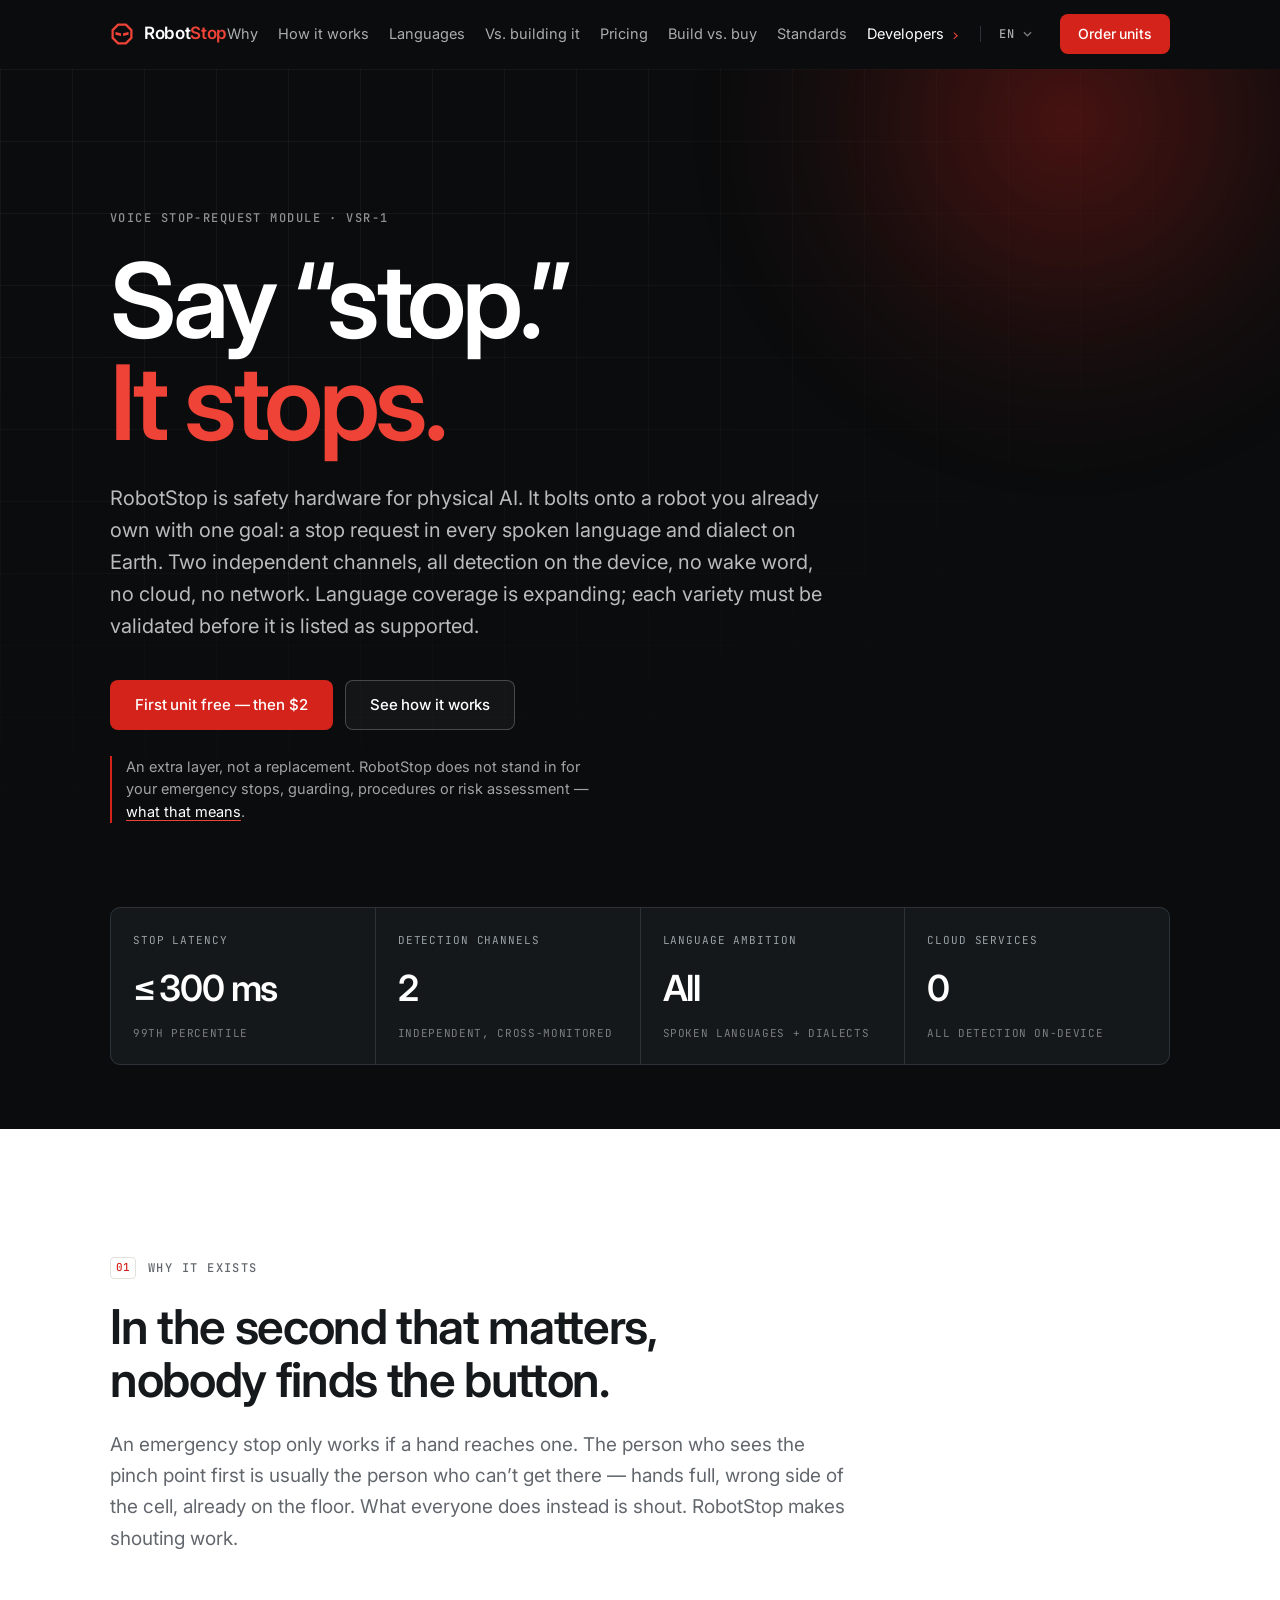
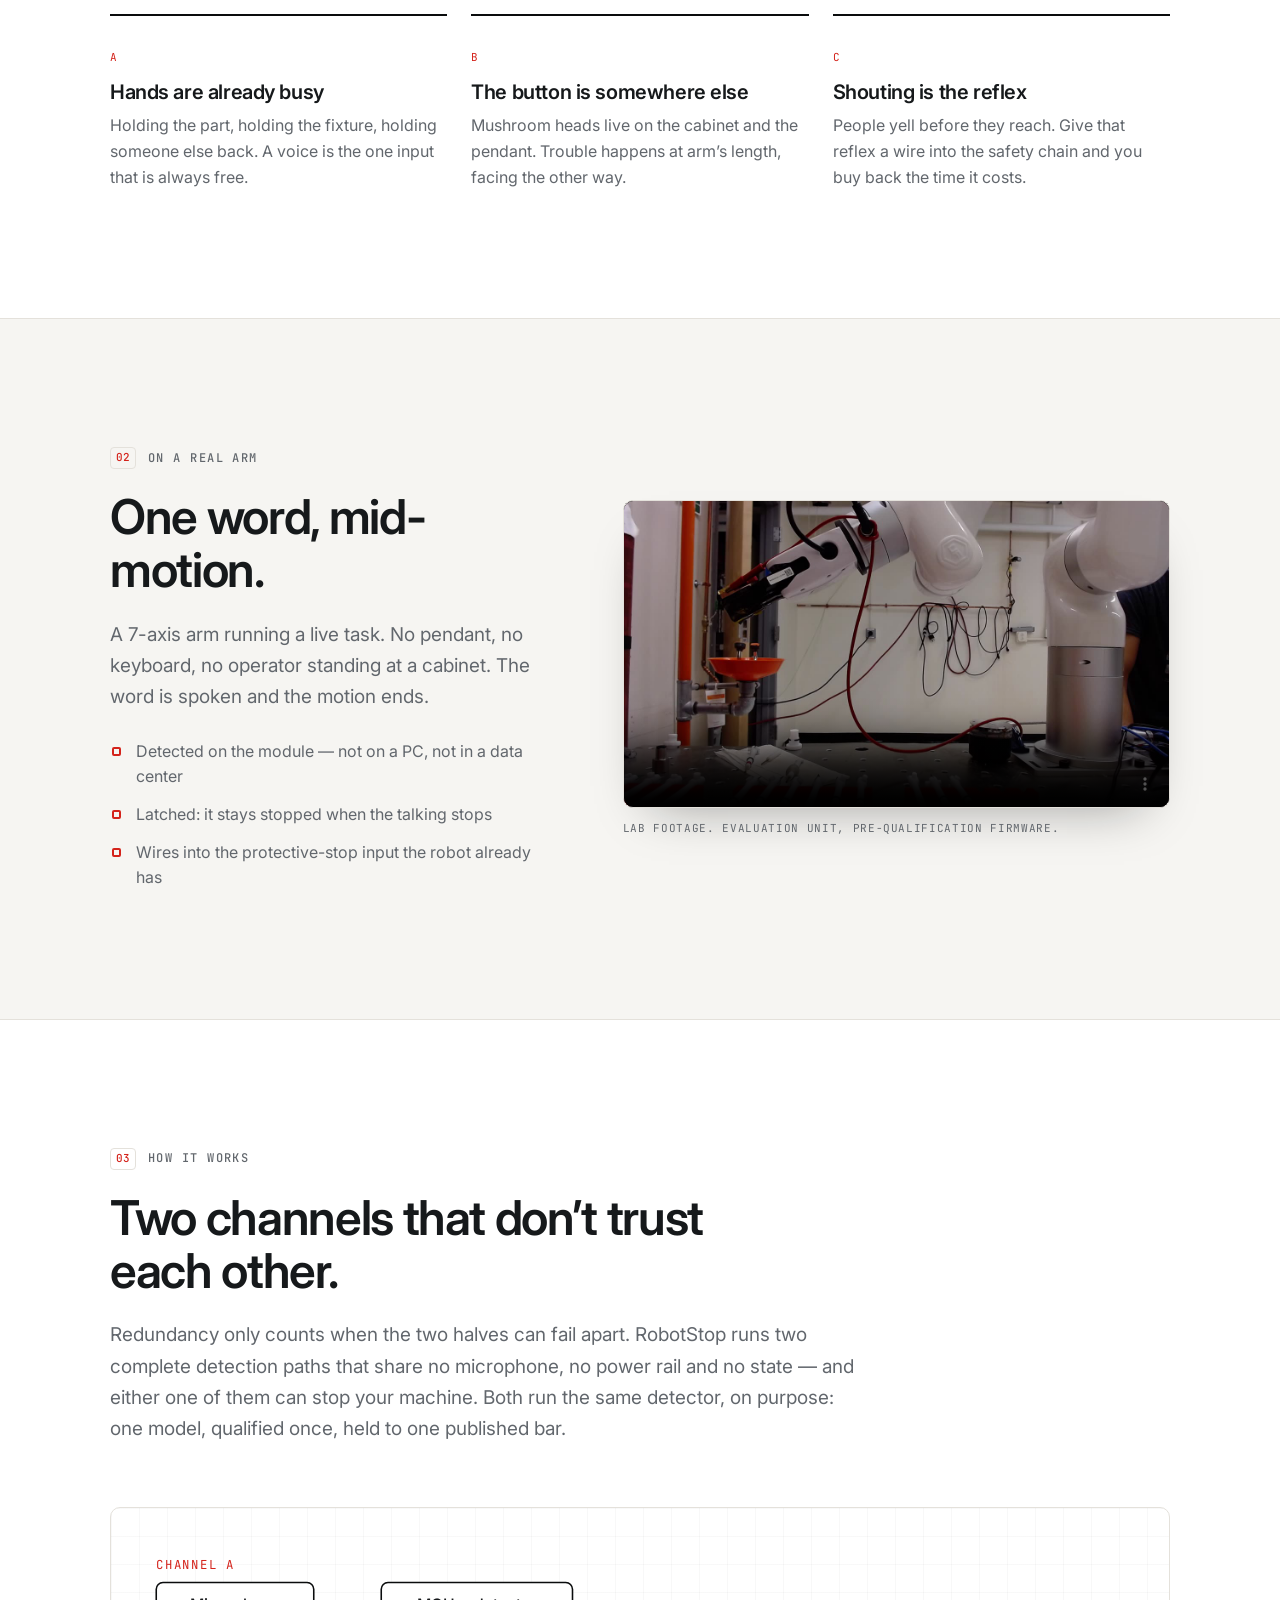
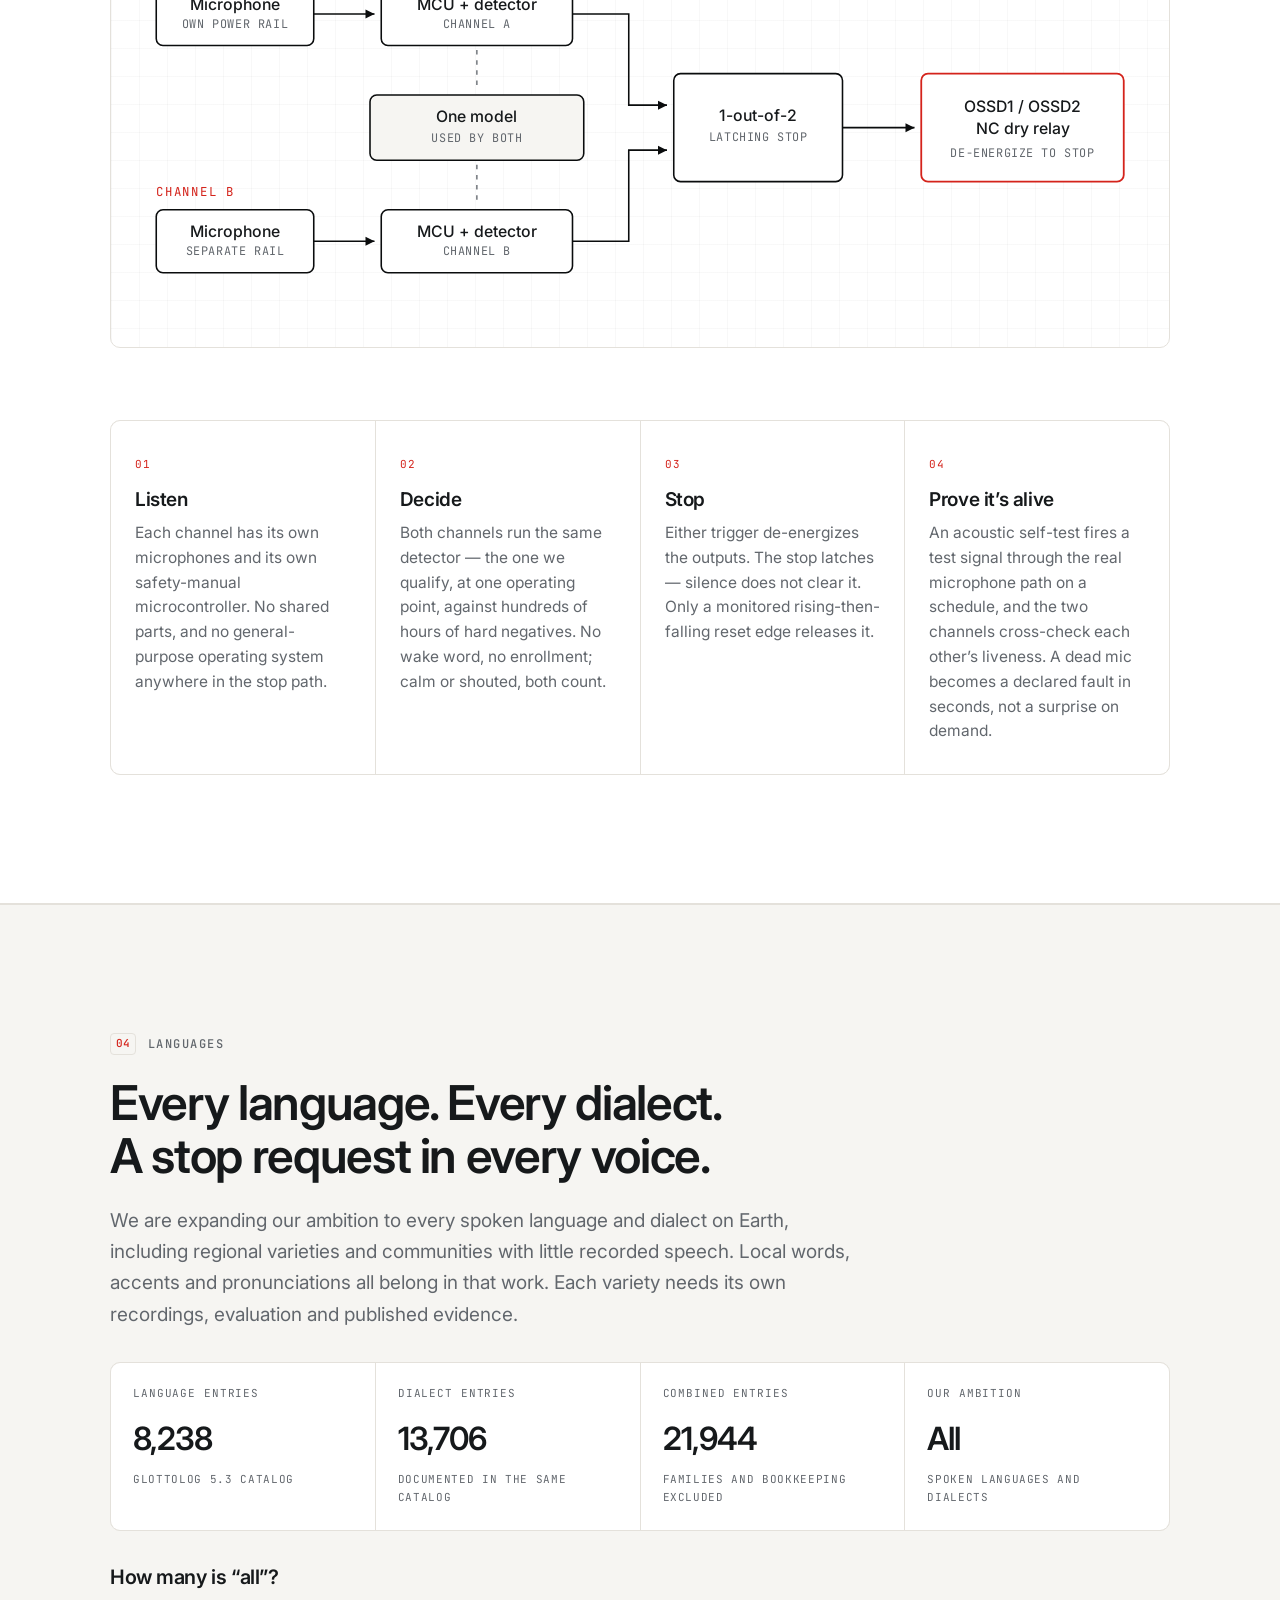
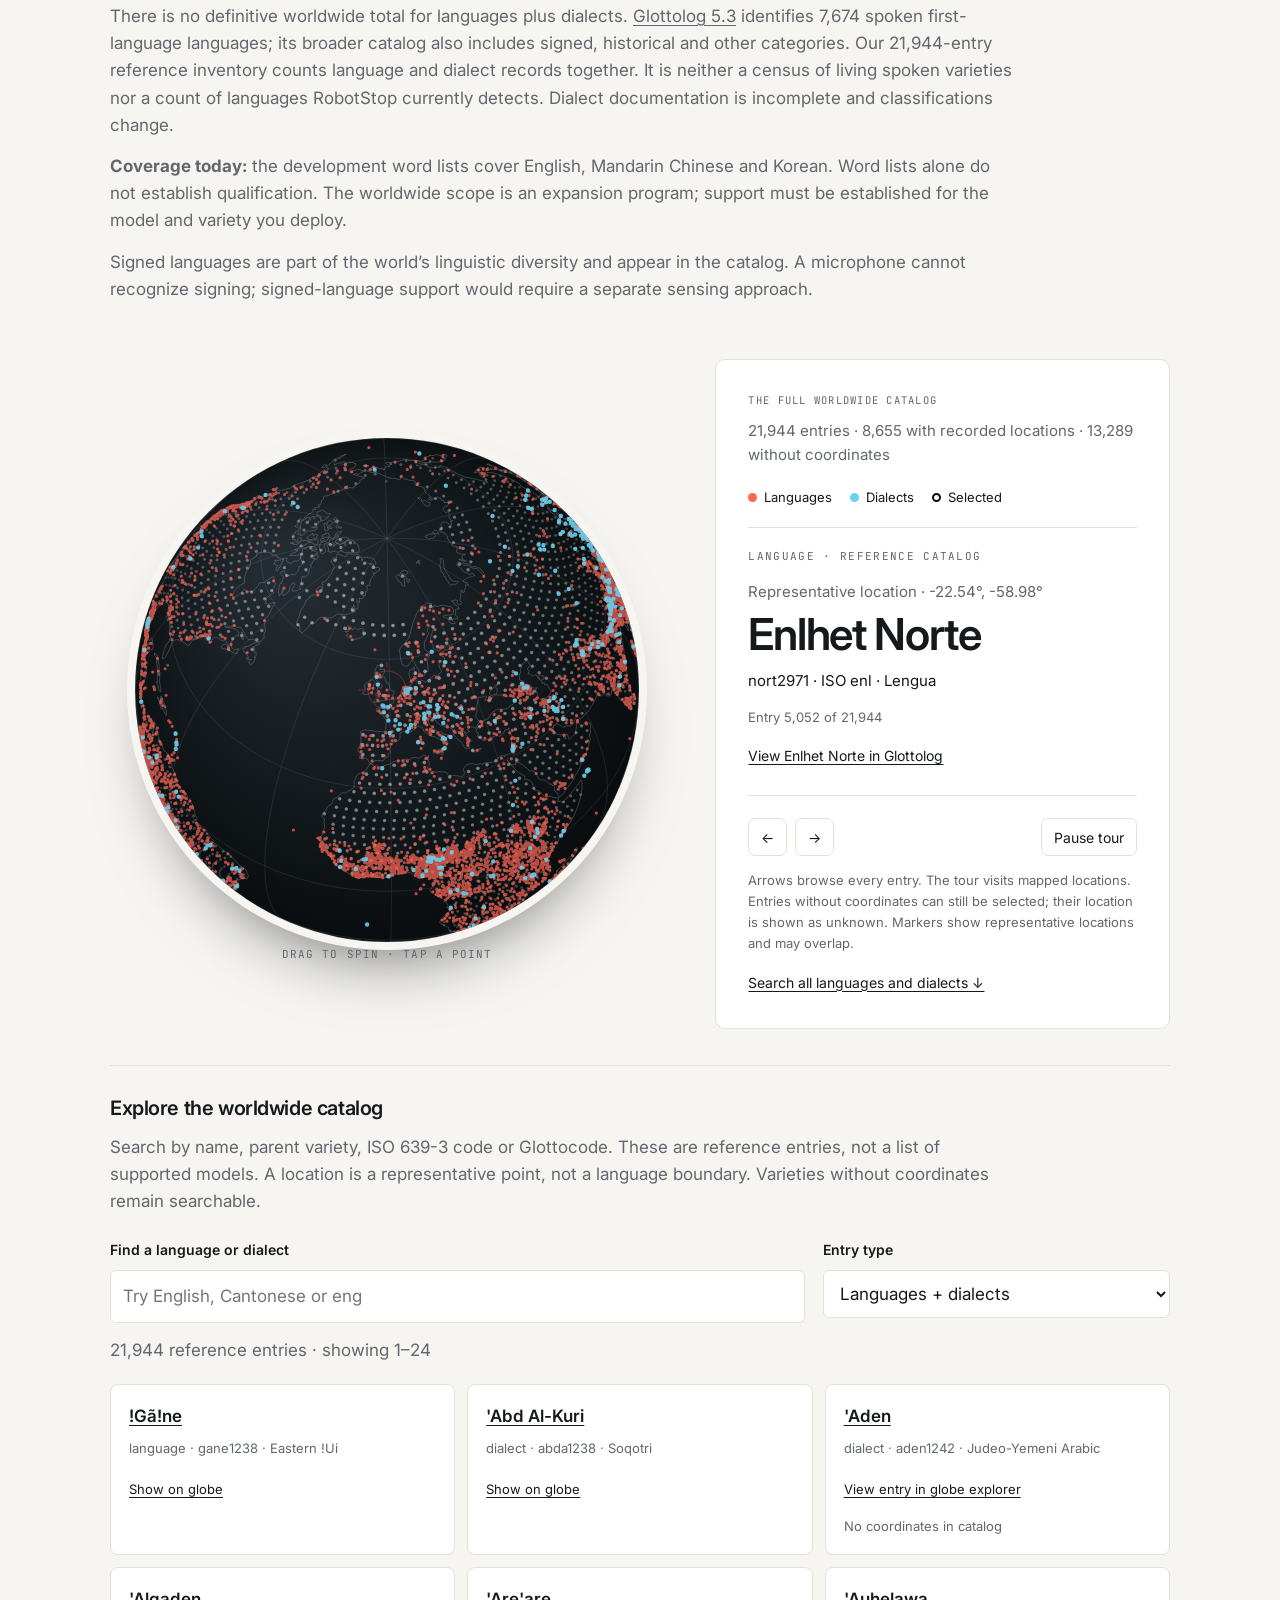
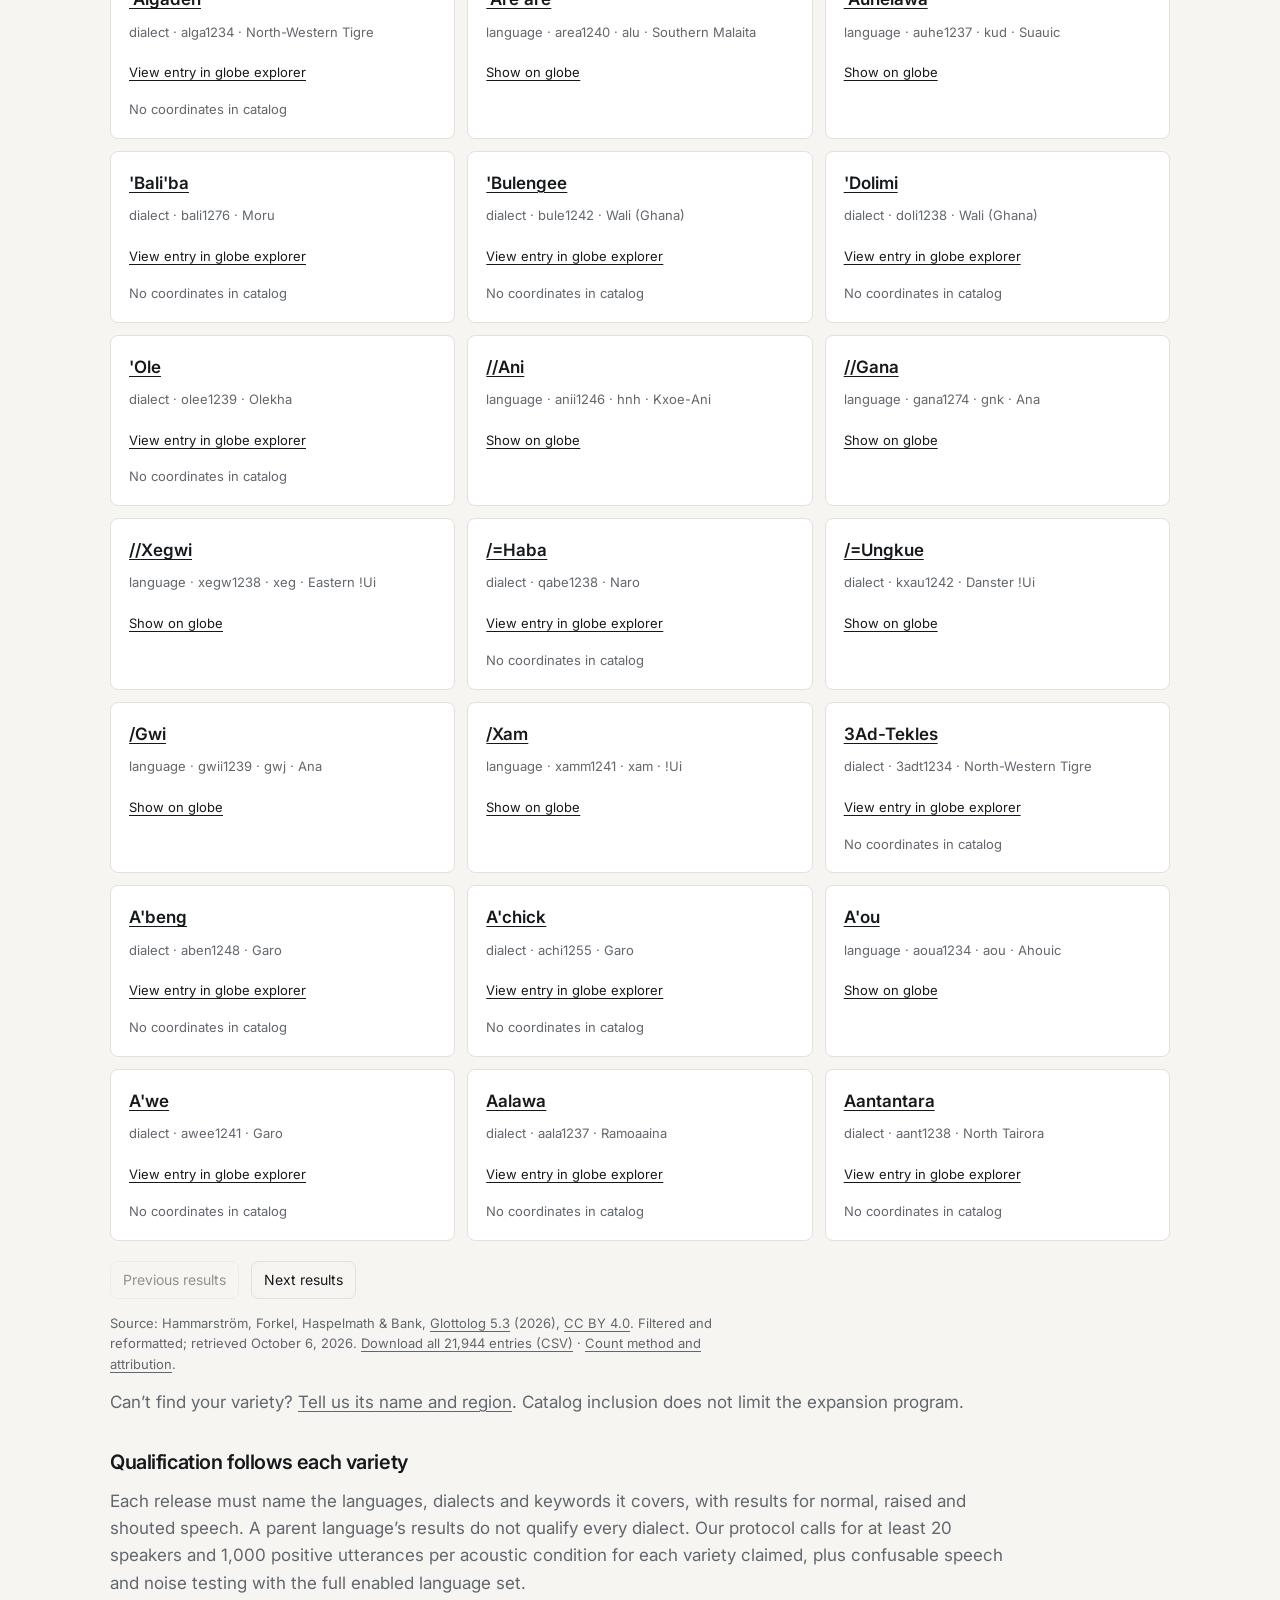
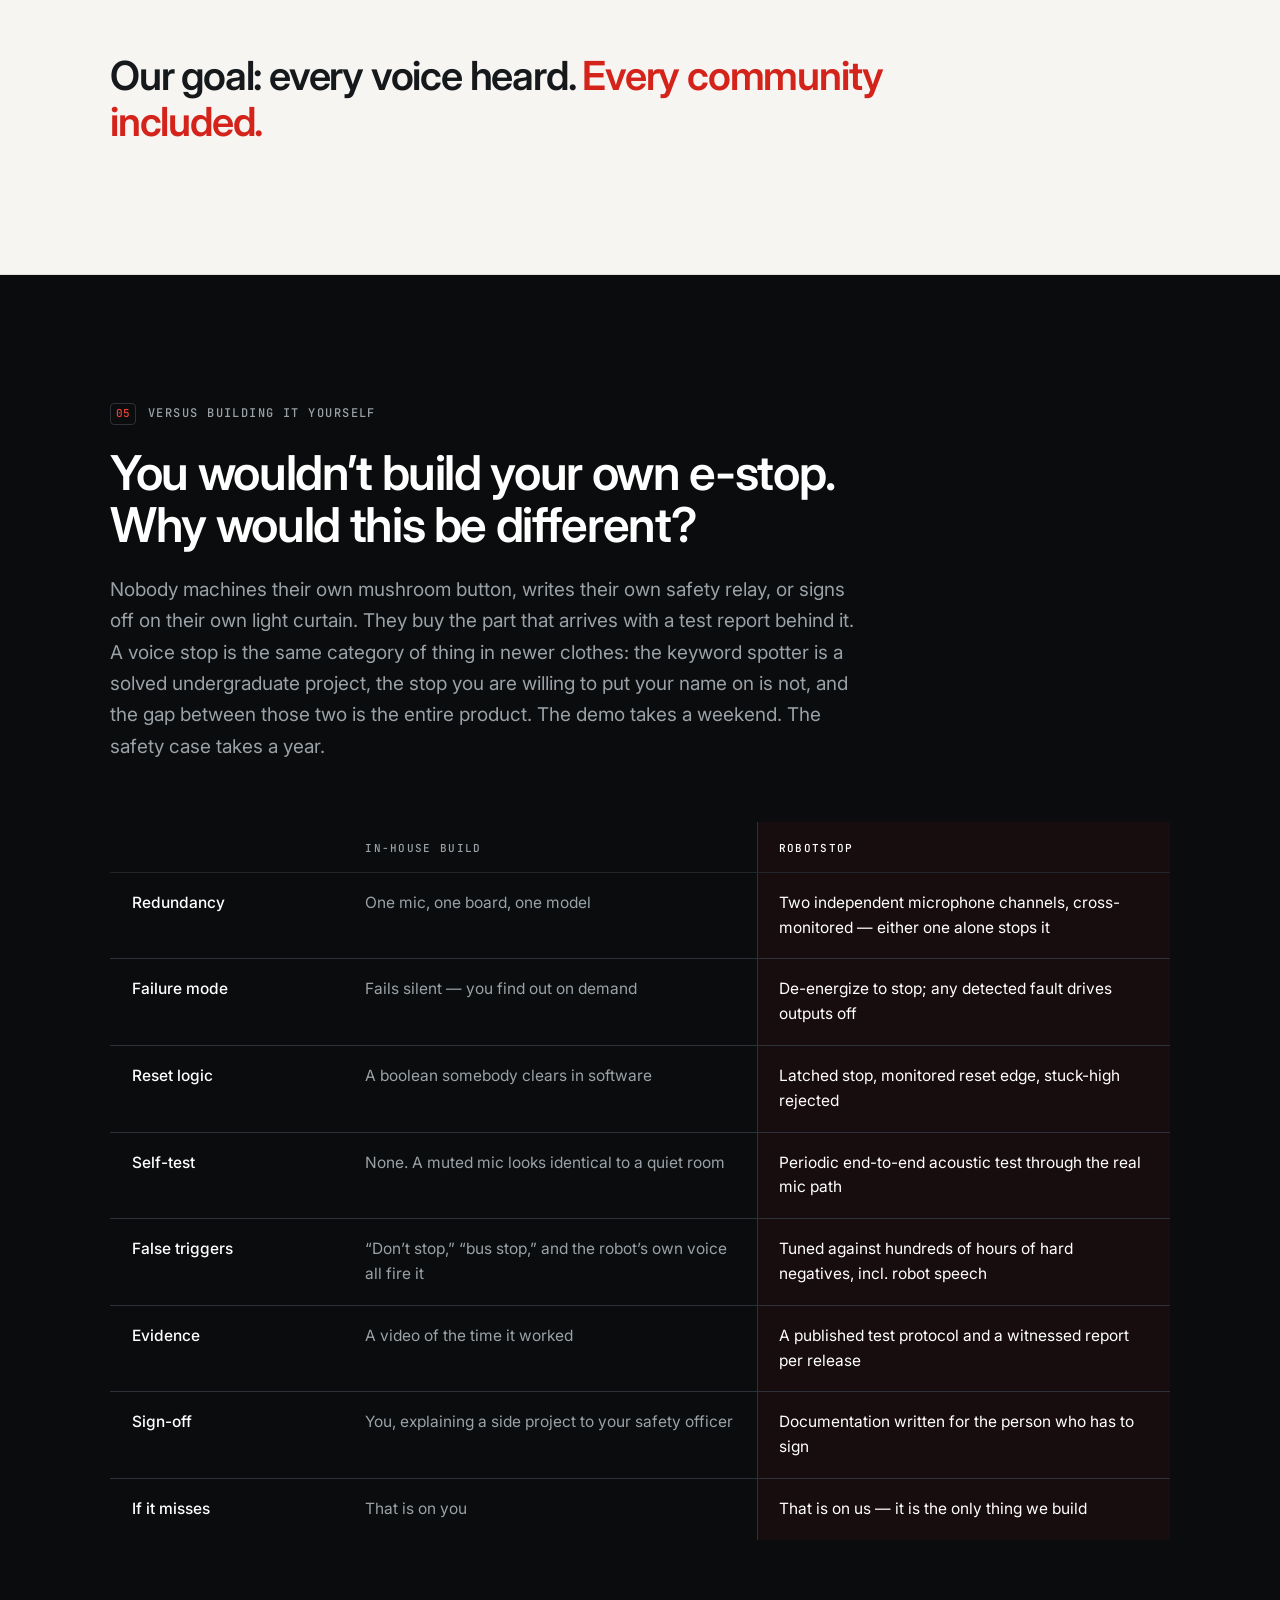
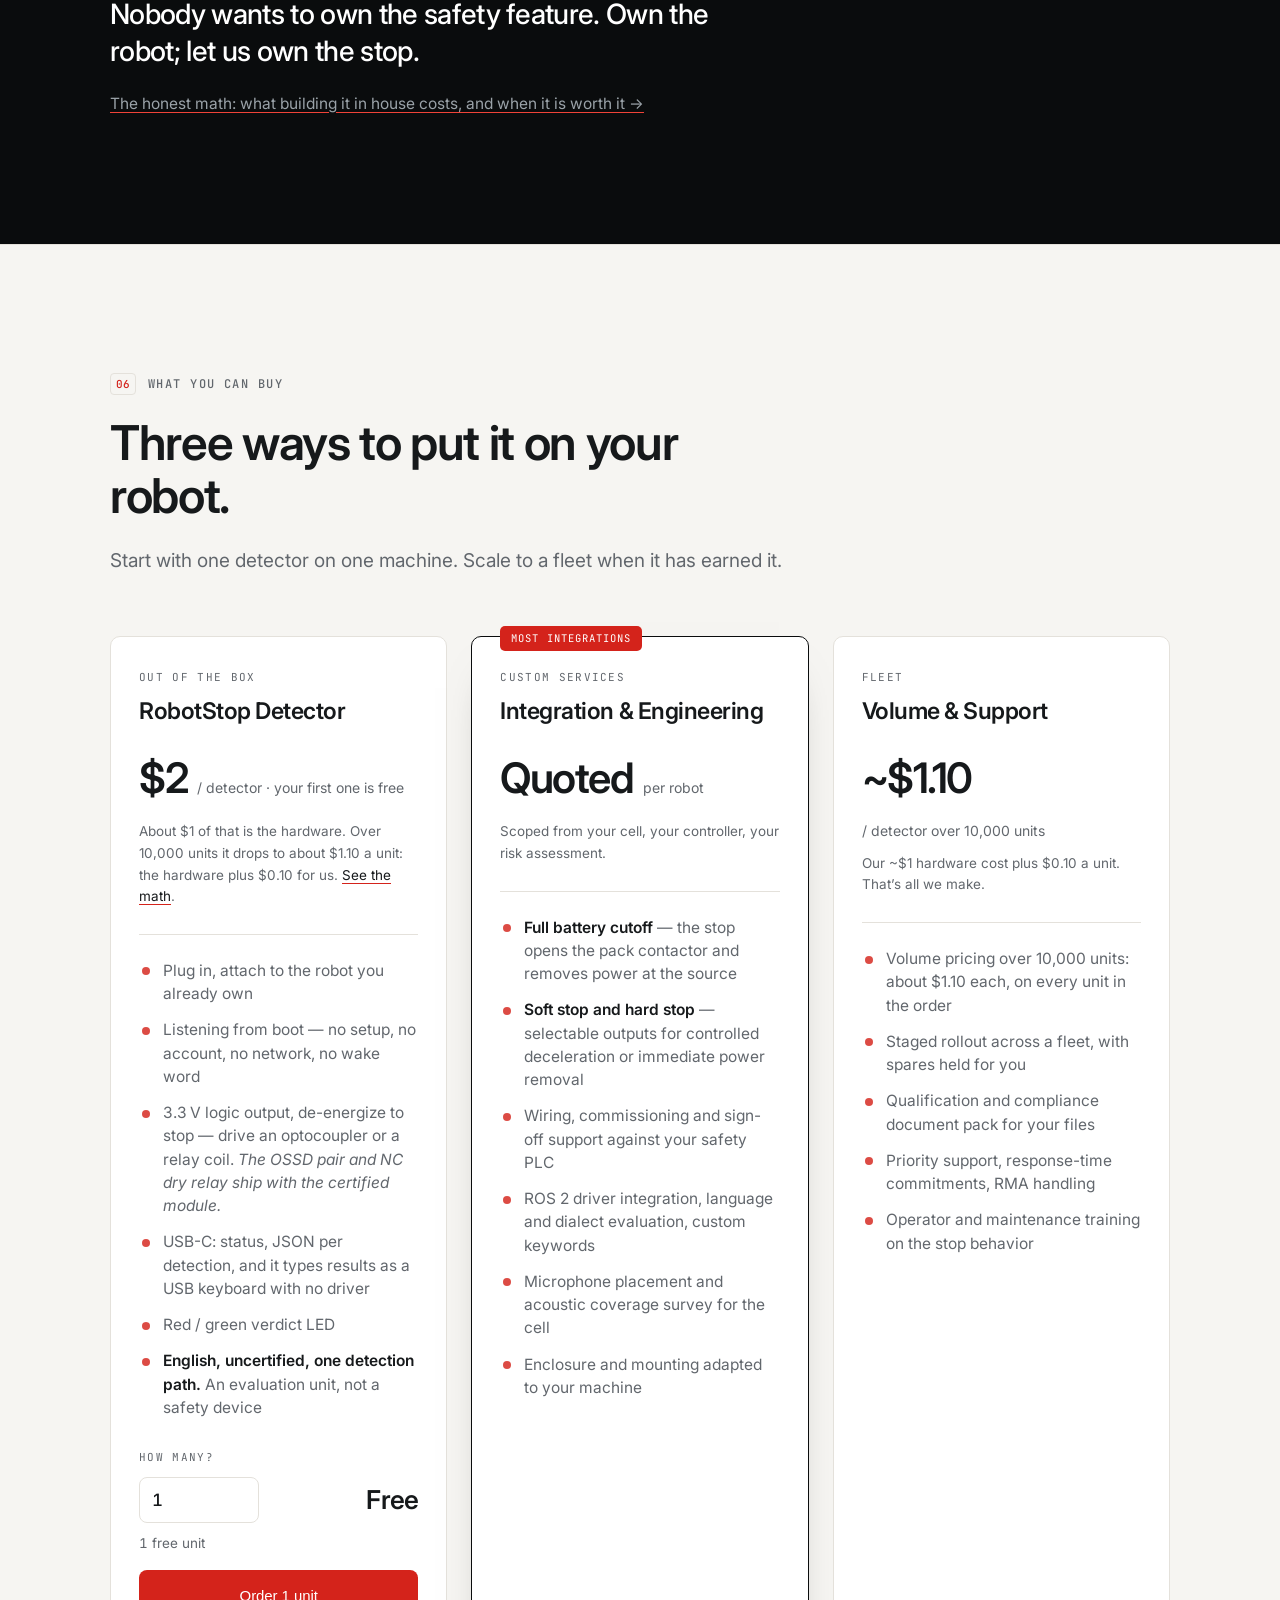
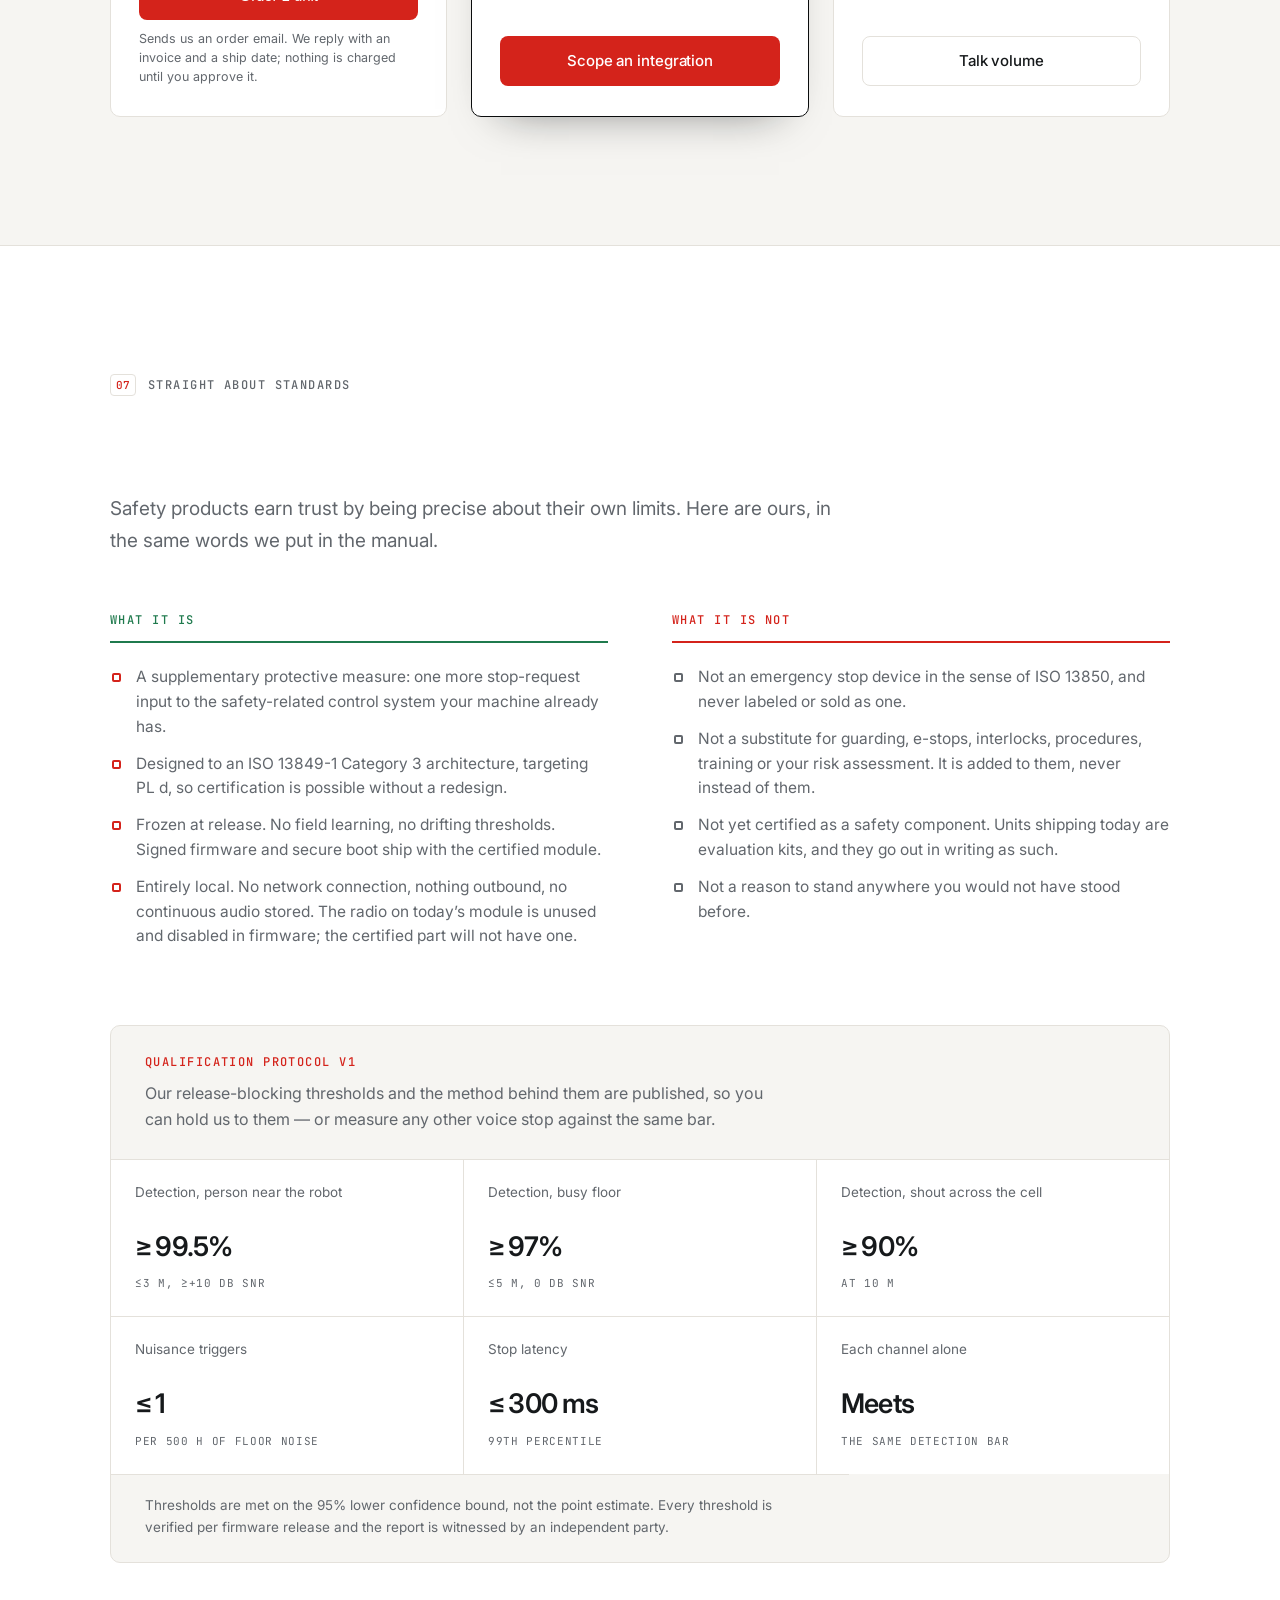
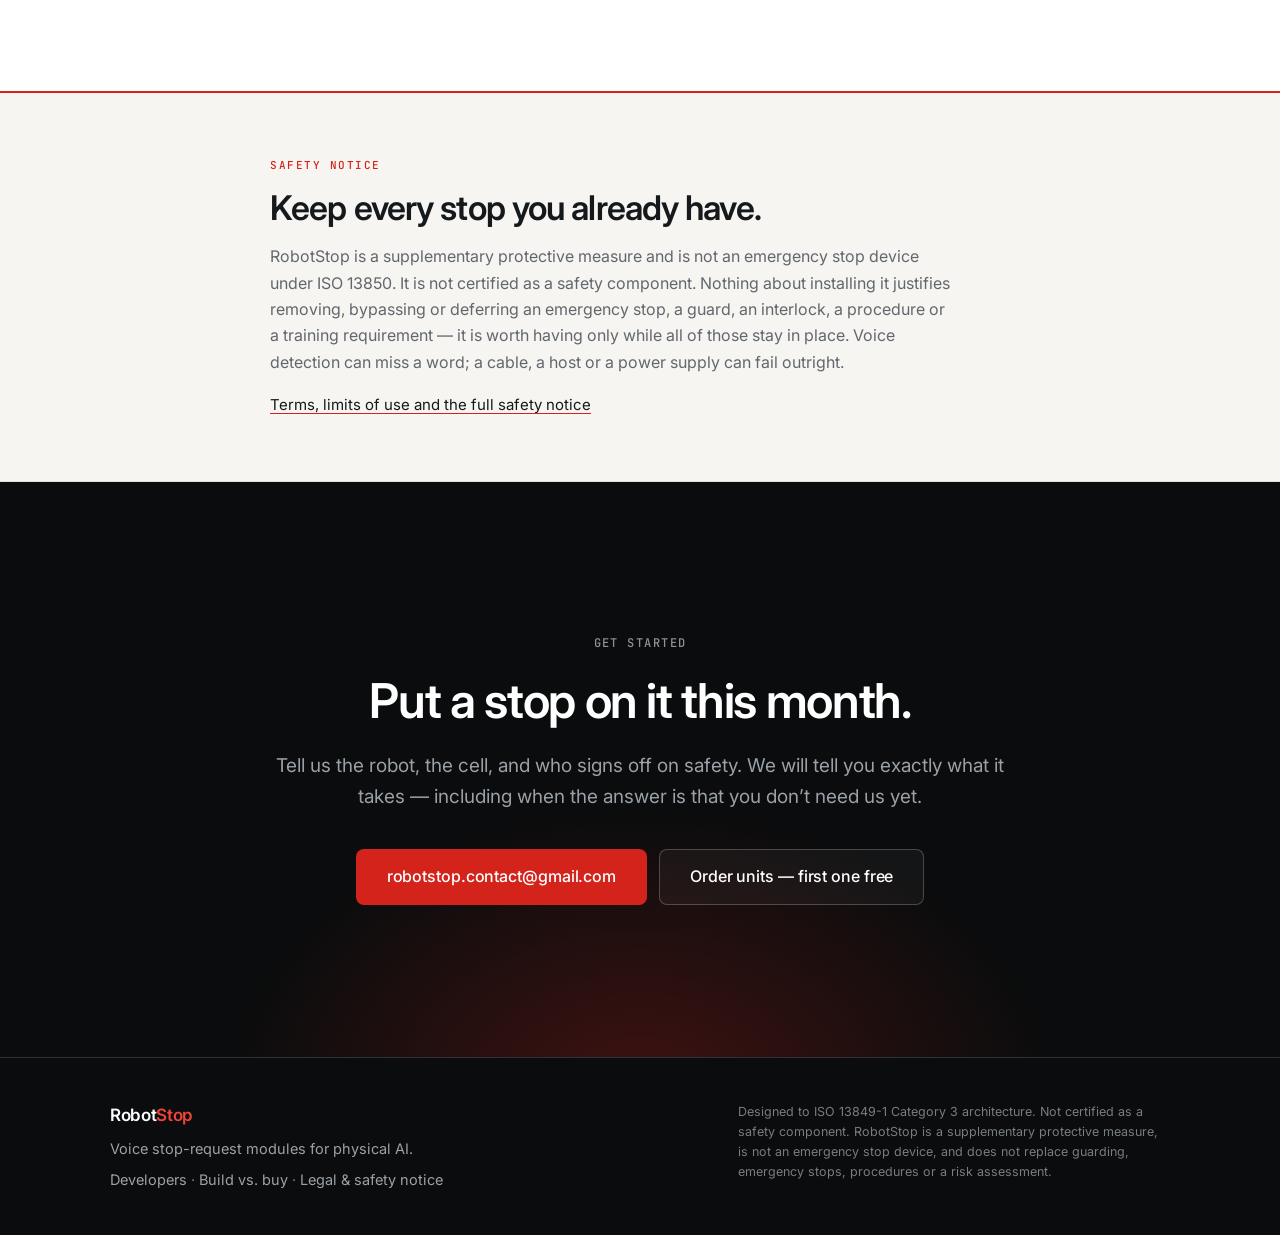
==== commit 0124b9b4: "Update site — 2026-10-06" ====
--- a/index.html
+++ b/index.html
@@ -419,7 +419,7 @@
           <p class="price-tag">Out of the box</p>
           <h3>RobotStop Detector</h3>
           <p class="price"><span class="price-num">$2</span><span class="price-unit">/ detector &middot; your first one is free</span></p>
-          <p class="price-note">About $1 of that is the hardware. <a class="price-link" href="build-vs-buy.html">Where the other dollar goes</a>.</p>
+          <p class="price-note">About $1 of that is the hardware. Over 10,000 units it drops to about $1.10 a unit: the hardware plus $0.10 for us. <a class="price-link" href="build-vs-buy.html">See the math</a>.</p>
         </header>
         <ul class="feat">
           <li>Plug in, attach to the robot you already own</li>
@@ -432,7 +432,7 @@
         <form class="order" id="order" action="mailto:robotstop.contact@gmail.com" method="get">
           <label class="order-label" for="order-qty">How many?</label>
           <div class="order-row">
-            <input class="order-qty" id="order-qty" type="number" name="qty" min="1" max="20000" step="1" value="1" inputmode="numeric">
+            <input class="order-qty" id="order-qty" type="number" name="qty" min="1" max="1000000" step="1" value="1" inputmode="numeric">
             <output class="order-total" id="order-total" data-i18n-dynamic for="order-qty" aria-live="polite">Free</output>
           </div>
           <p class="order-math" id="order-math" data-i18n-dynamic>1 free unit</p>
@@ -465,11 +465,11 @@
         <header>
           <p class="price-tag">Fleet</p>
           <h3>Volume &amp; Support</h3>
-          <p class="price"><span class="price-num">Tiered</span><span class="price-unit">by unit count</span></p>
-          <p class="price-note">For anyone rolling this out past a single machine.</p>
+          <p class="price"><span class="price-num">~$1.10</span><span class="price-unit">/ detector over 10,000 units</span></p>
+          <p class="price-note">Our ~$1 hardware cost plus $0.10 a unit. That&rsquo;s all we make.</p>
         </header>
         <ul class="feat">
-          <li>Large-quantity pricing on detectors, tiered by unit count</li>
+          <li>Volume pricing over 10,000 units: about $1.10 each, on every unit in the order</li>
           <li>Staged rollout across a fleet, with spares held for you</li>
           <li>Qualification and compliance document pack for your files</li>
           <li>Priority support, response-time commitments, RMA handling</li>
--- a/styles.css
+++ b/styles.css
@@ -1640,3 +1640,14 @@
 .docs-body .bvb-tip .bvb-tip-verdict { margin-top: 6px; color: var(--text); font-weight: 600; }
 .docs-body .bvb-chart-note { font-size: 14px; margin-top: 12px; }
 .bvb-plot .cz-label-end { text-anchor: end; }
+
+.volume-note {
+  margin-top: 16px;
+  padding: 16px 20px;
+  border: 1px solid var(--line);
+  border-left: 2px solid var(--green);
+  border-radius: var(--r);
+  background: #f3f8f5;
+}
+.docs-body .volume-note-head { margin: 0; font-weight: 600; color: var(--text); }
+.docs-body .volume-note p + p { margin-top: 6px; font-size: 15px; }
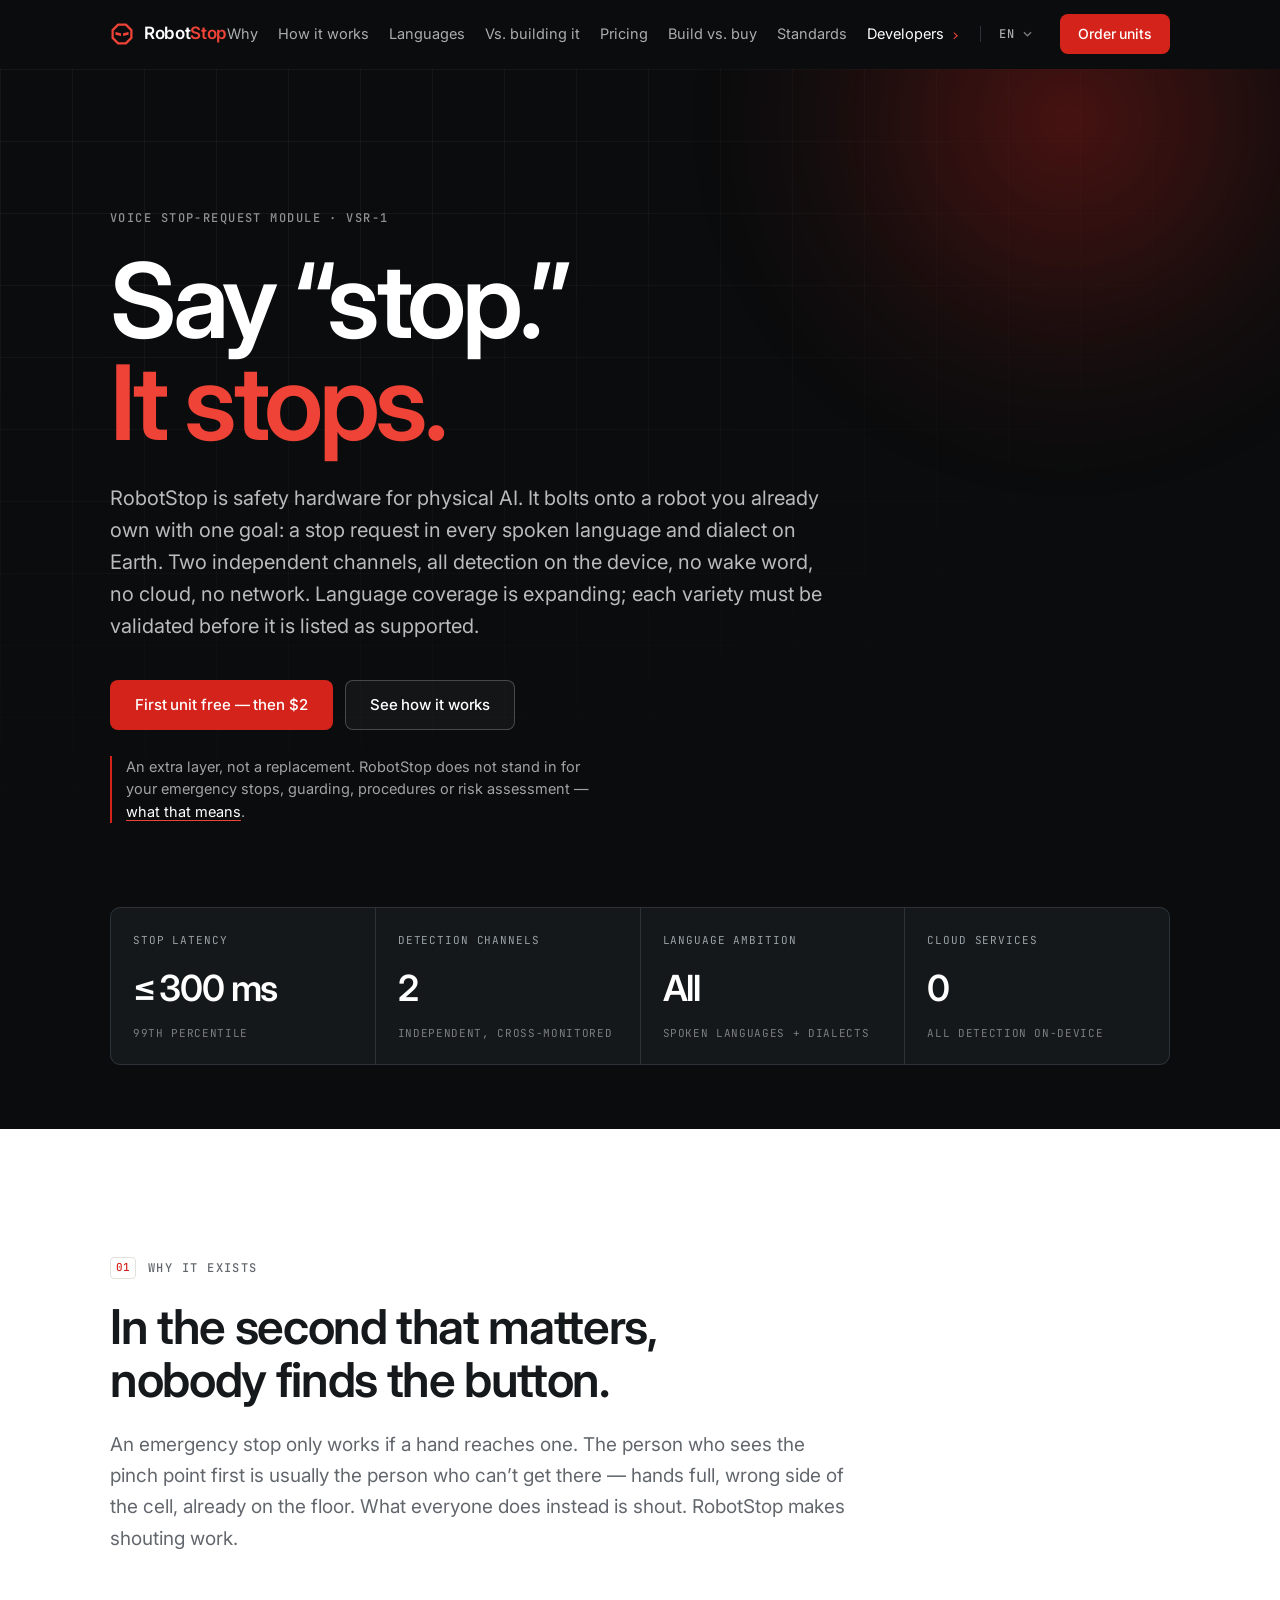
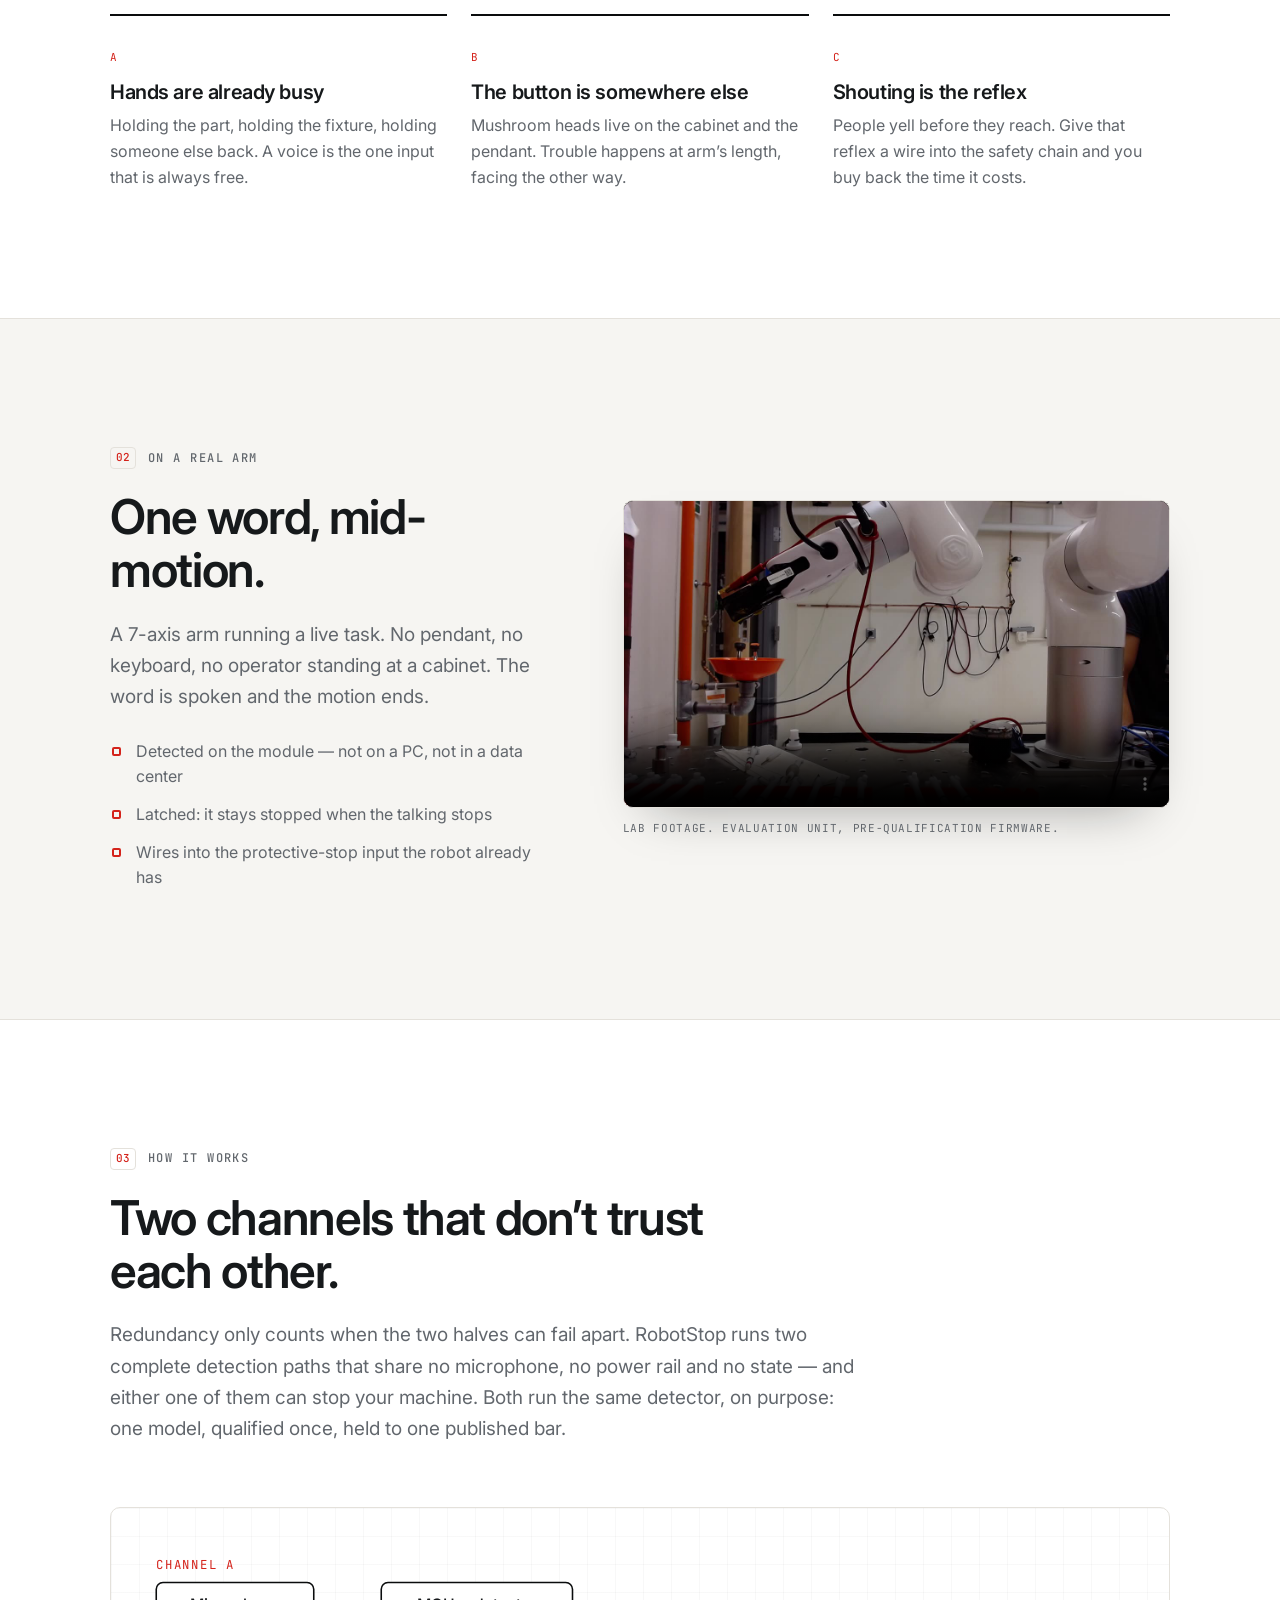
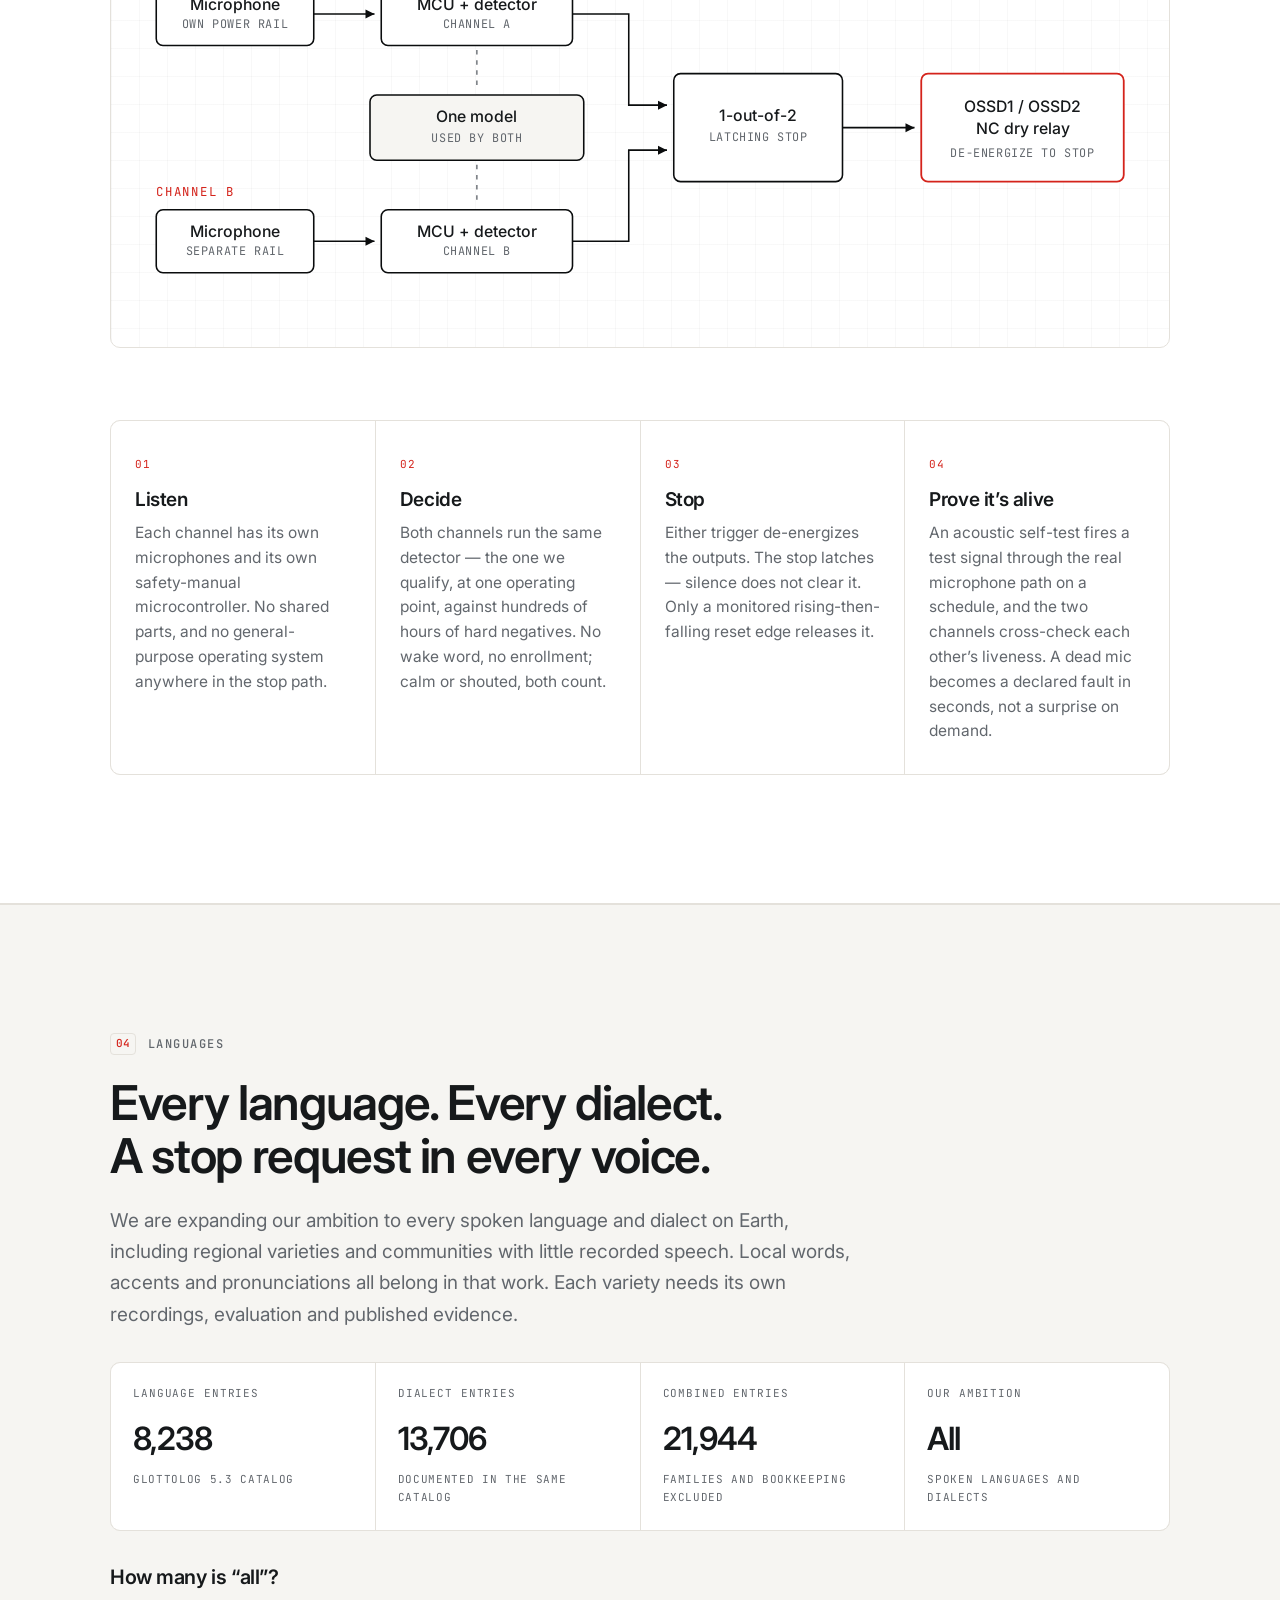
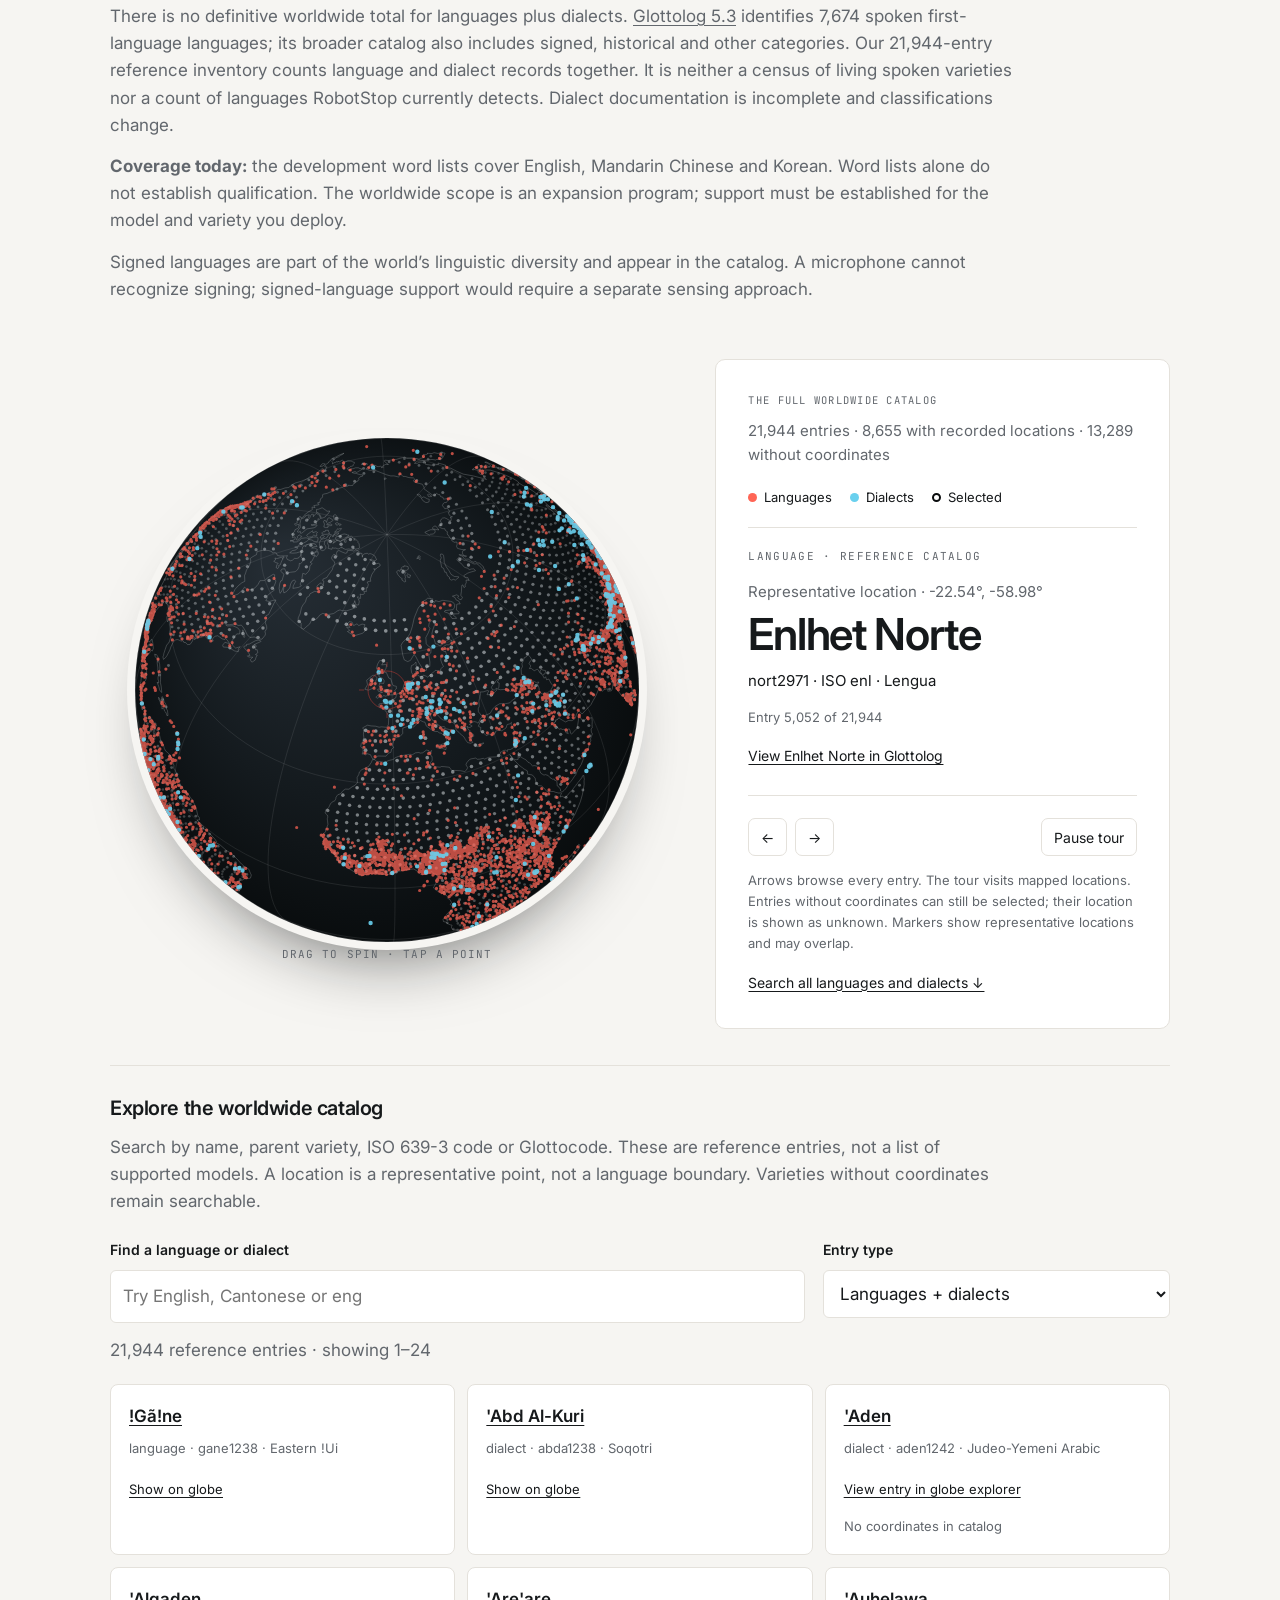
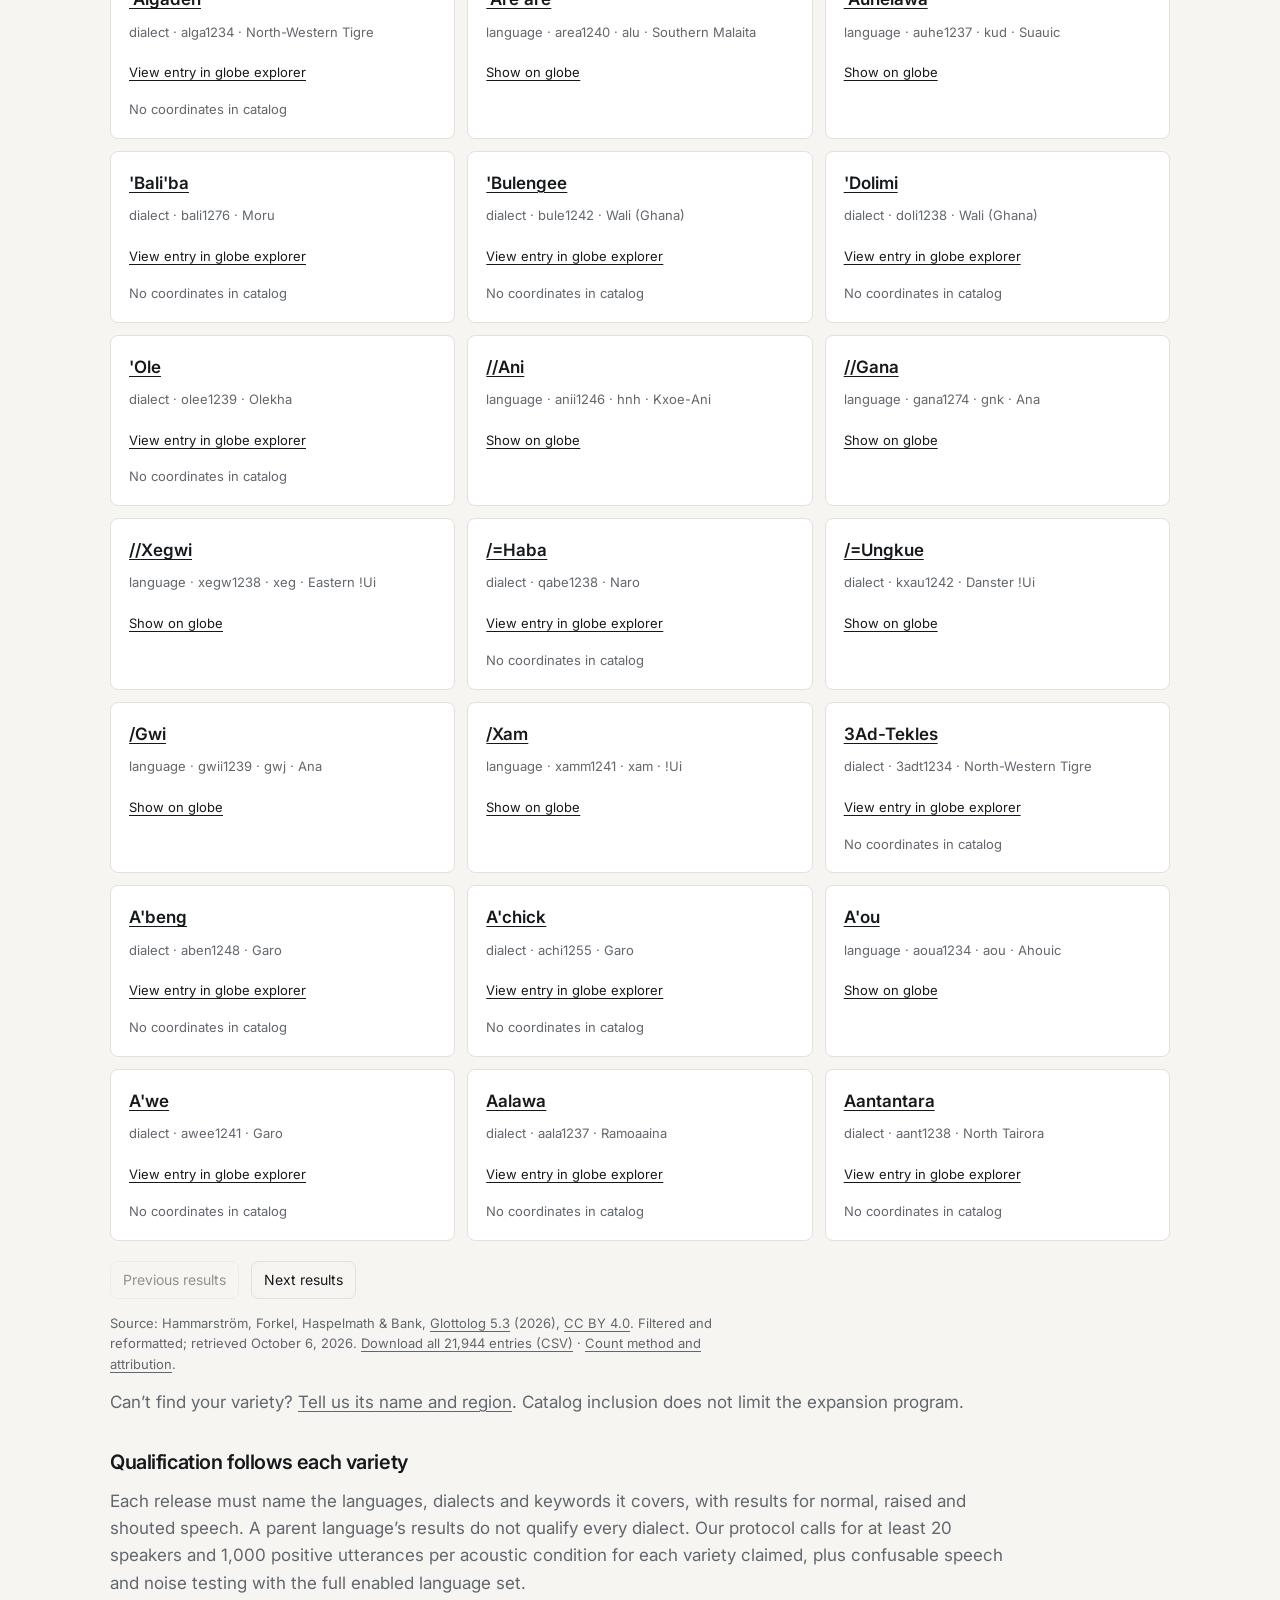
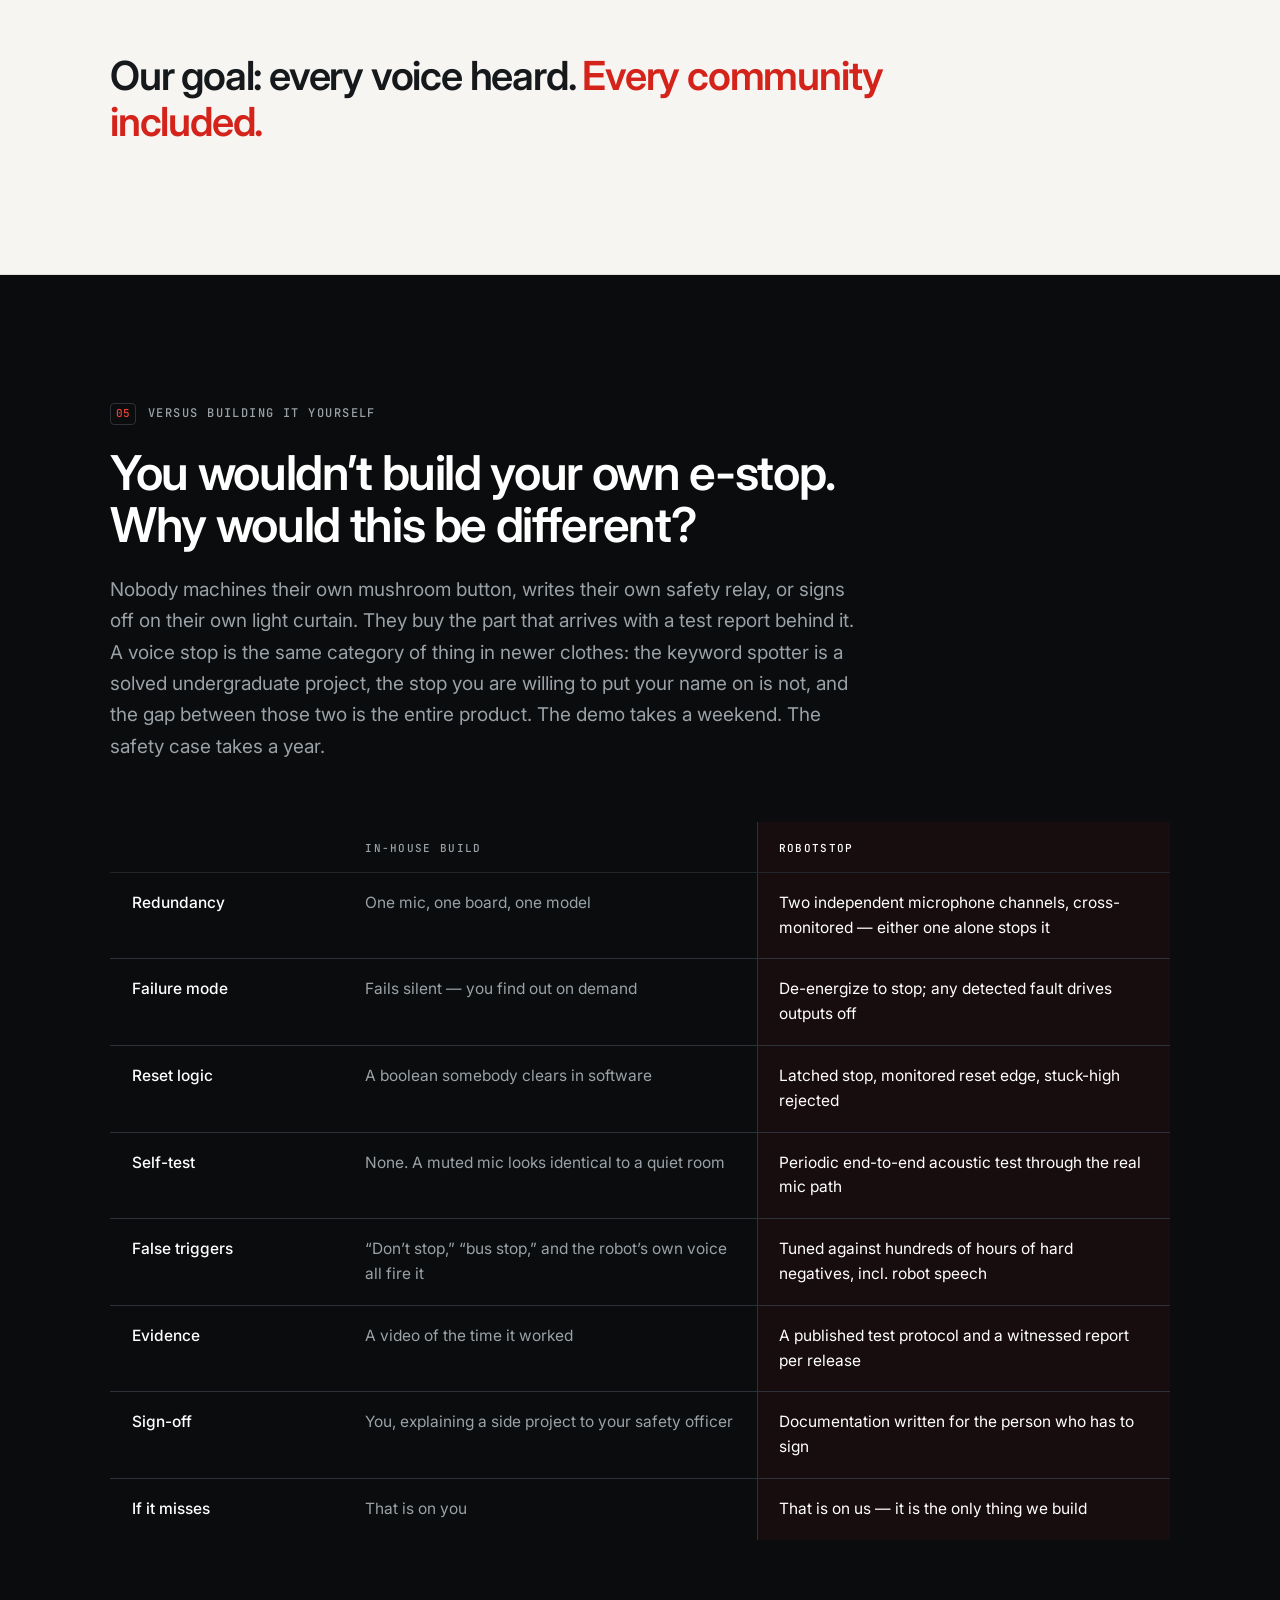
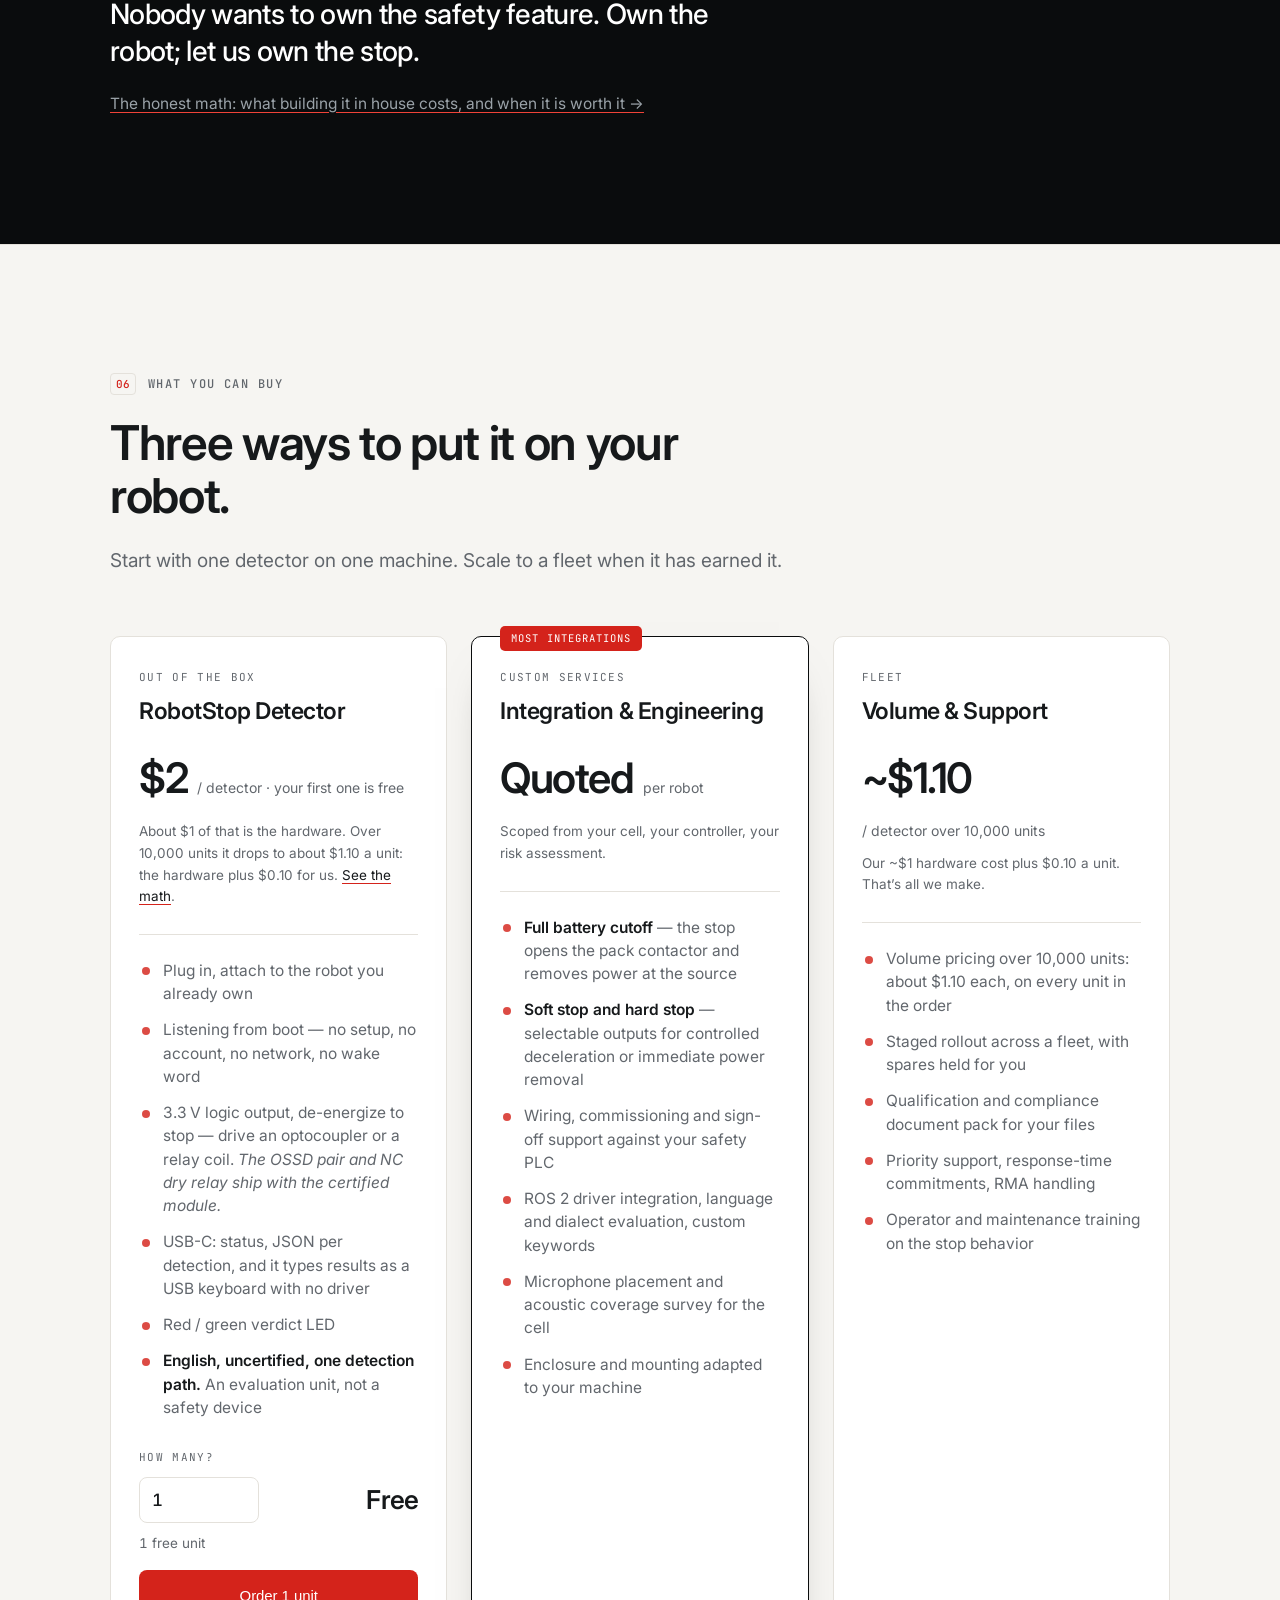
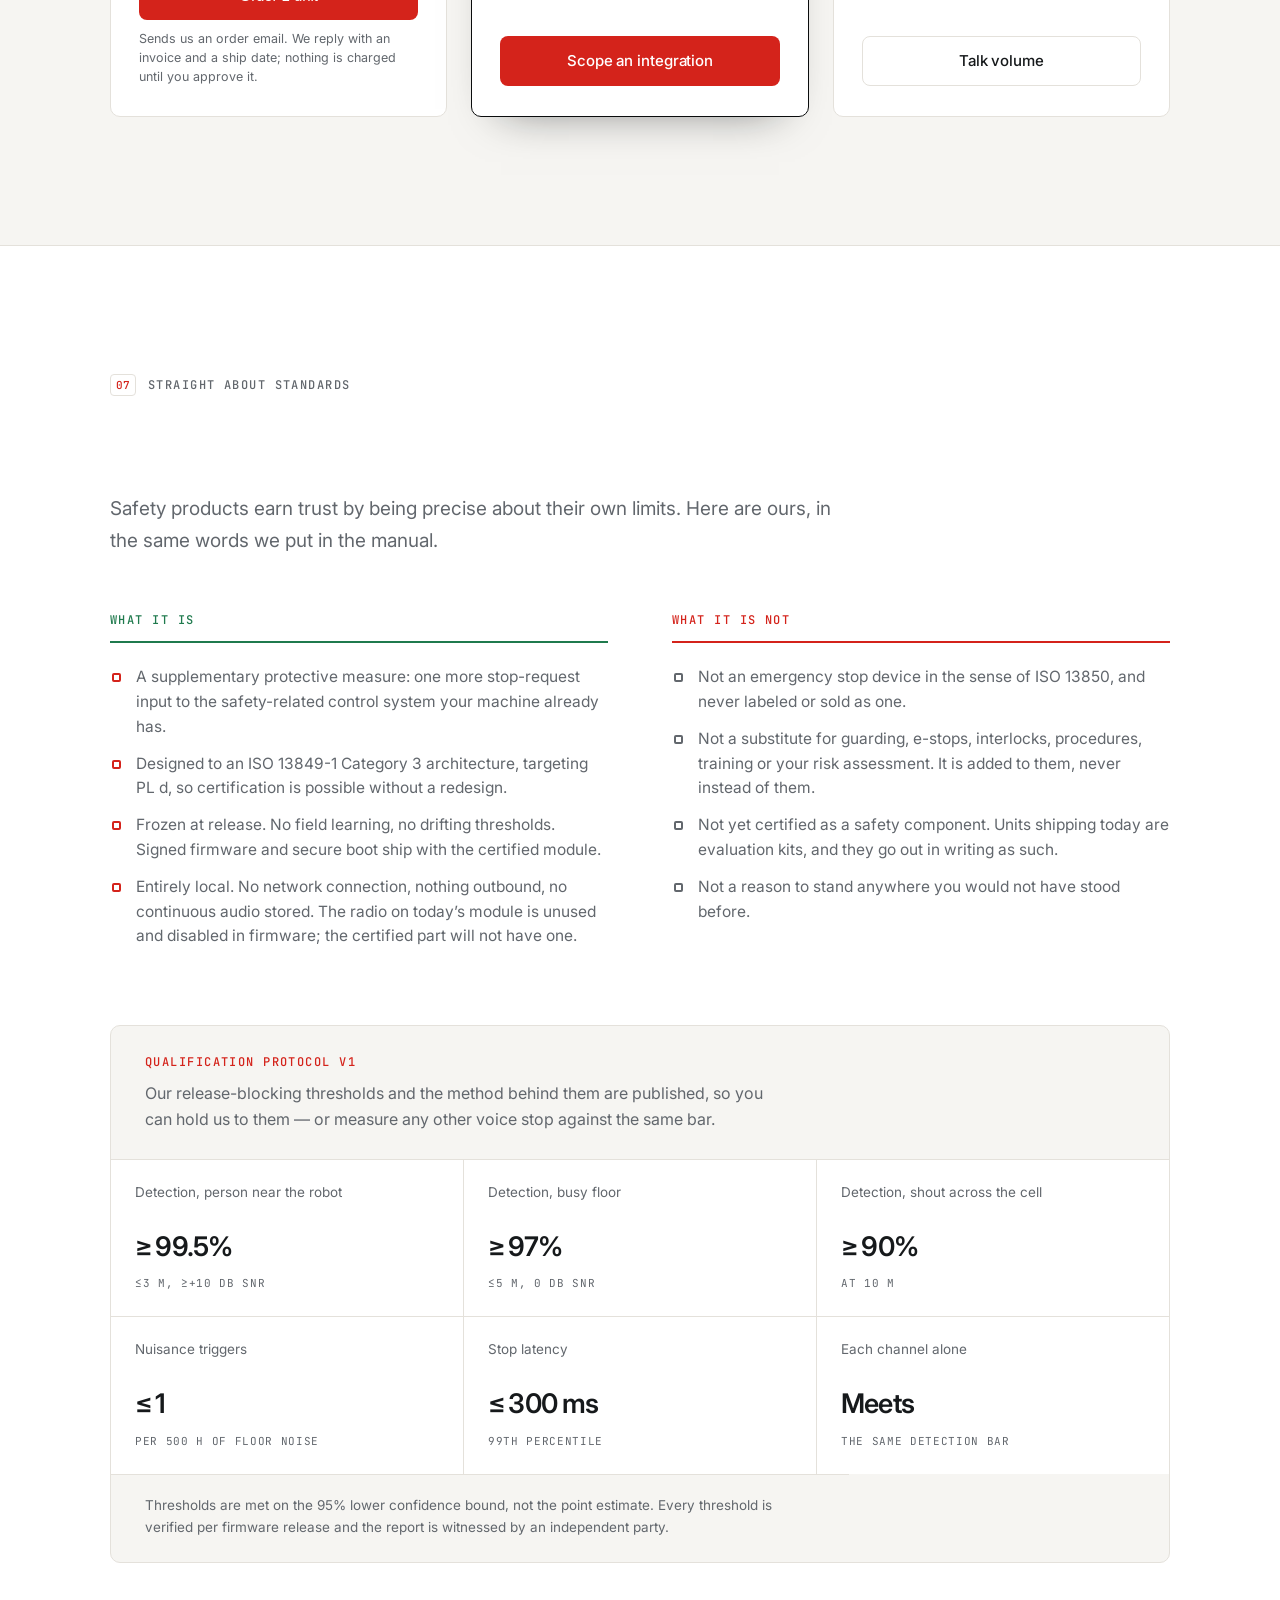
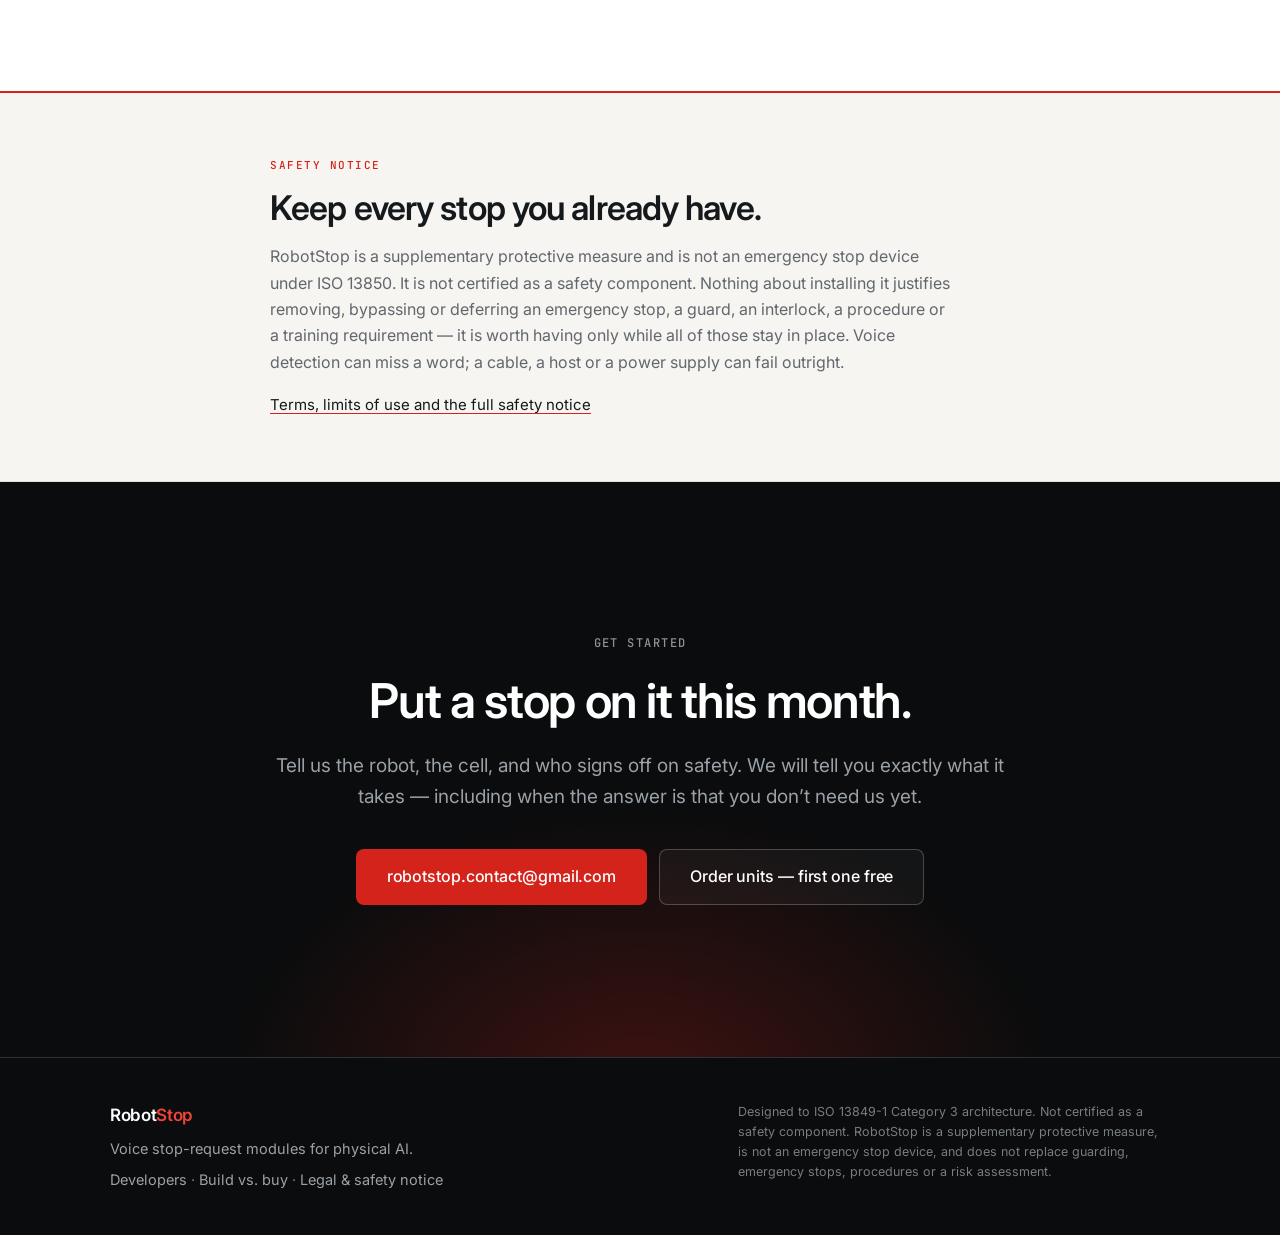
==== commit 537dac75: "Update site — 2026-10-06" ====
--- a/index.html
+++ b/index.html
@@ -13,8 +13,8 @@
 <link rel="preconnect" href="https://fonts.googleapis.com">
 <link rel="preconnect" href="https://fonts.gstatic.com" crossorigin>
 <link href="https://fonts.googleapis.com/css2?family=Inter:wght@400;500;600;700&family=JetBrains+Mono:wght@400;500&display=swap" rel="stylesheet">
-<link rel="stylesheet" href="styles.css">
-<script src="i18n.js"></script>
+<link rel="stylesheet" href="styles.css?v=7d45d381fc">
+<script src="i18n.js?v=3b3aab30ae"></script>
 </head>
 <body>
 
@@ -586,11 +586,11 @@
   </div>
 </footer>
 
-<script src="globe-land.js" defer></script>
-<script src="language-catalog.js" defer></script>
-<script src="globe.js" defer></script>
-<script src="languages.js" defer></script>
-<script src="main.js" defer></script>
-<script src="order.js" defer></script>
+<script src="globe-land.js?v=3cd4155b97" defer></script>
+<script src="language-catalog.js?v=98963e0c17" defer></script>
+<script src="globe.js?v=93bf958b9d" defer></script>
+<script src="languages.js?v=e50de3b28c" defer></script>
+<script src="main.js?v=b5c4bdd52d" defer></script>
+<script src="order.js?v=08d0ecc517" defer></script>
 </body>
 </html>
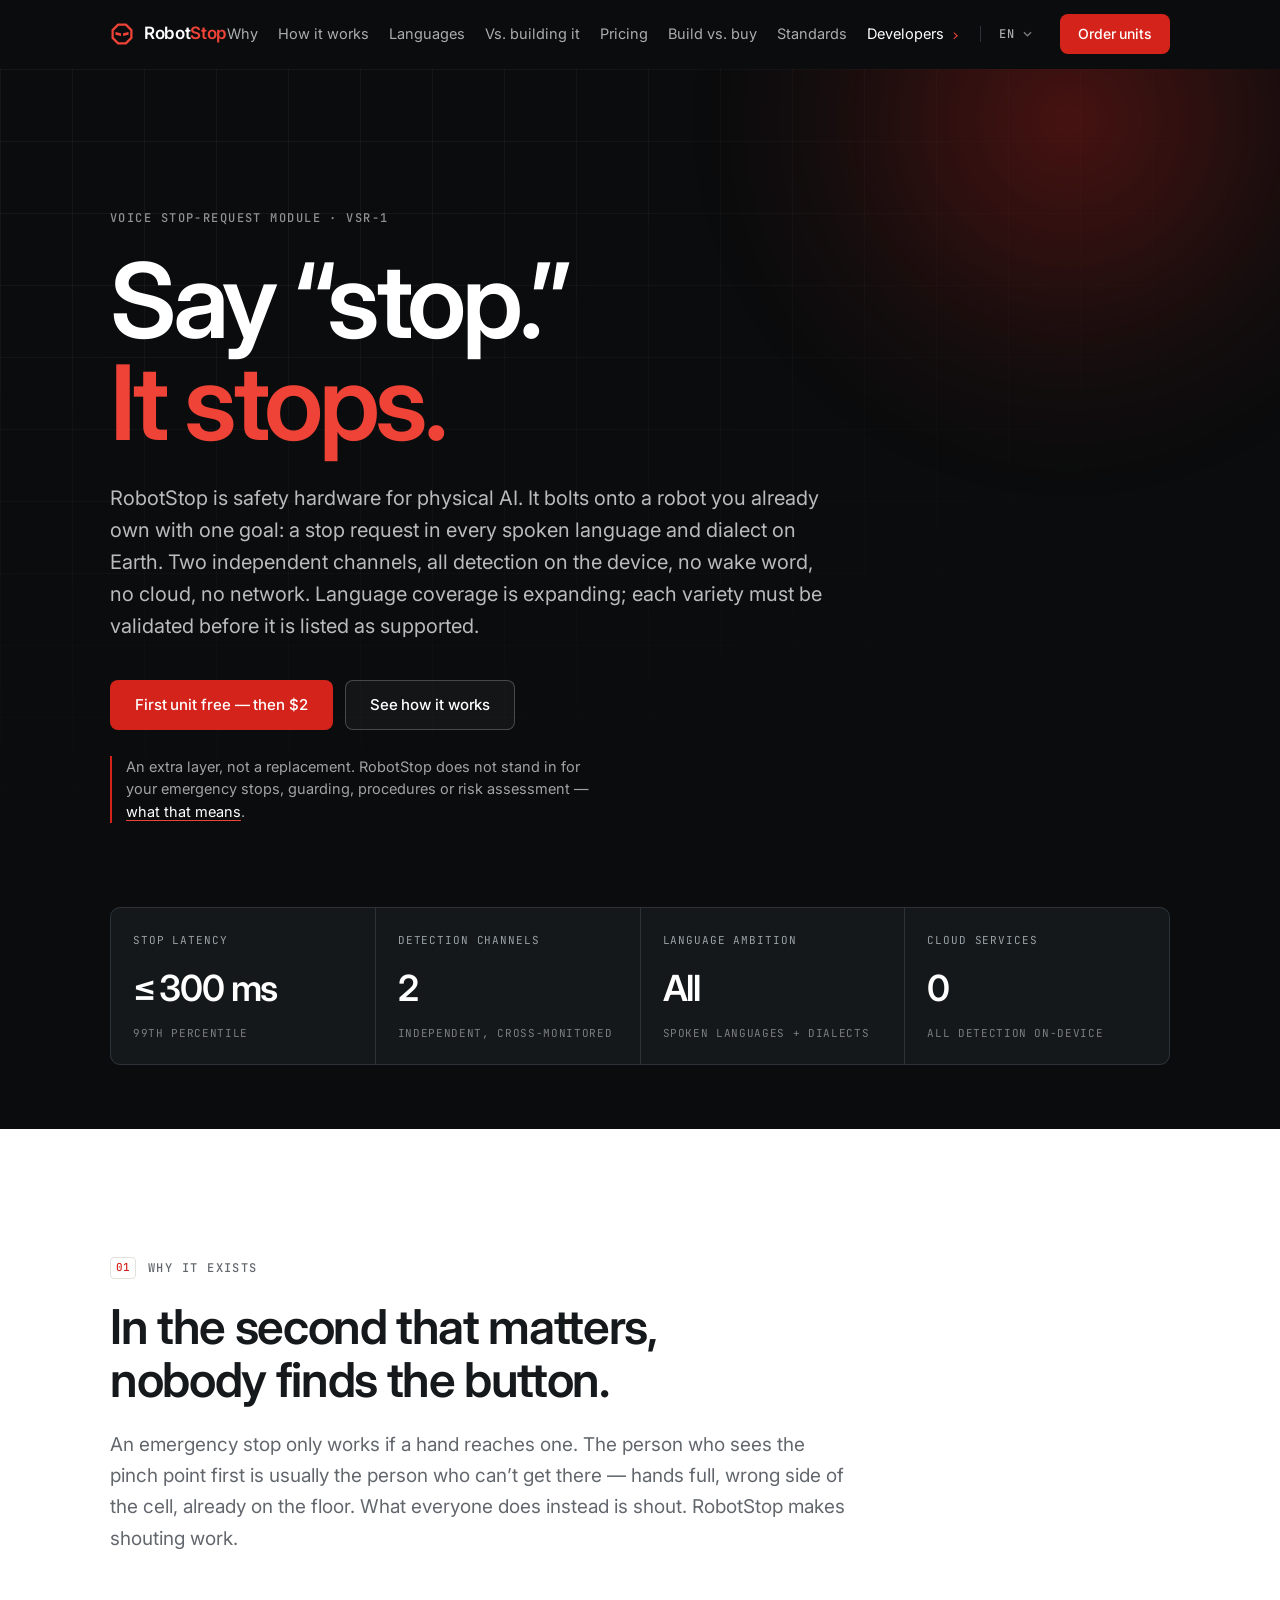
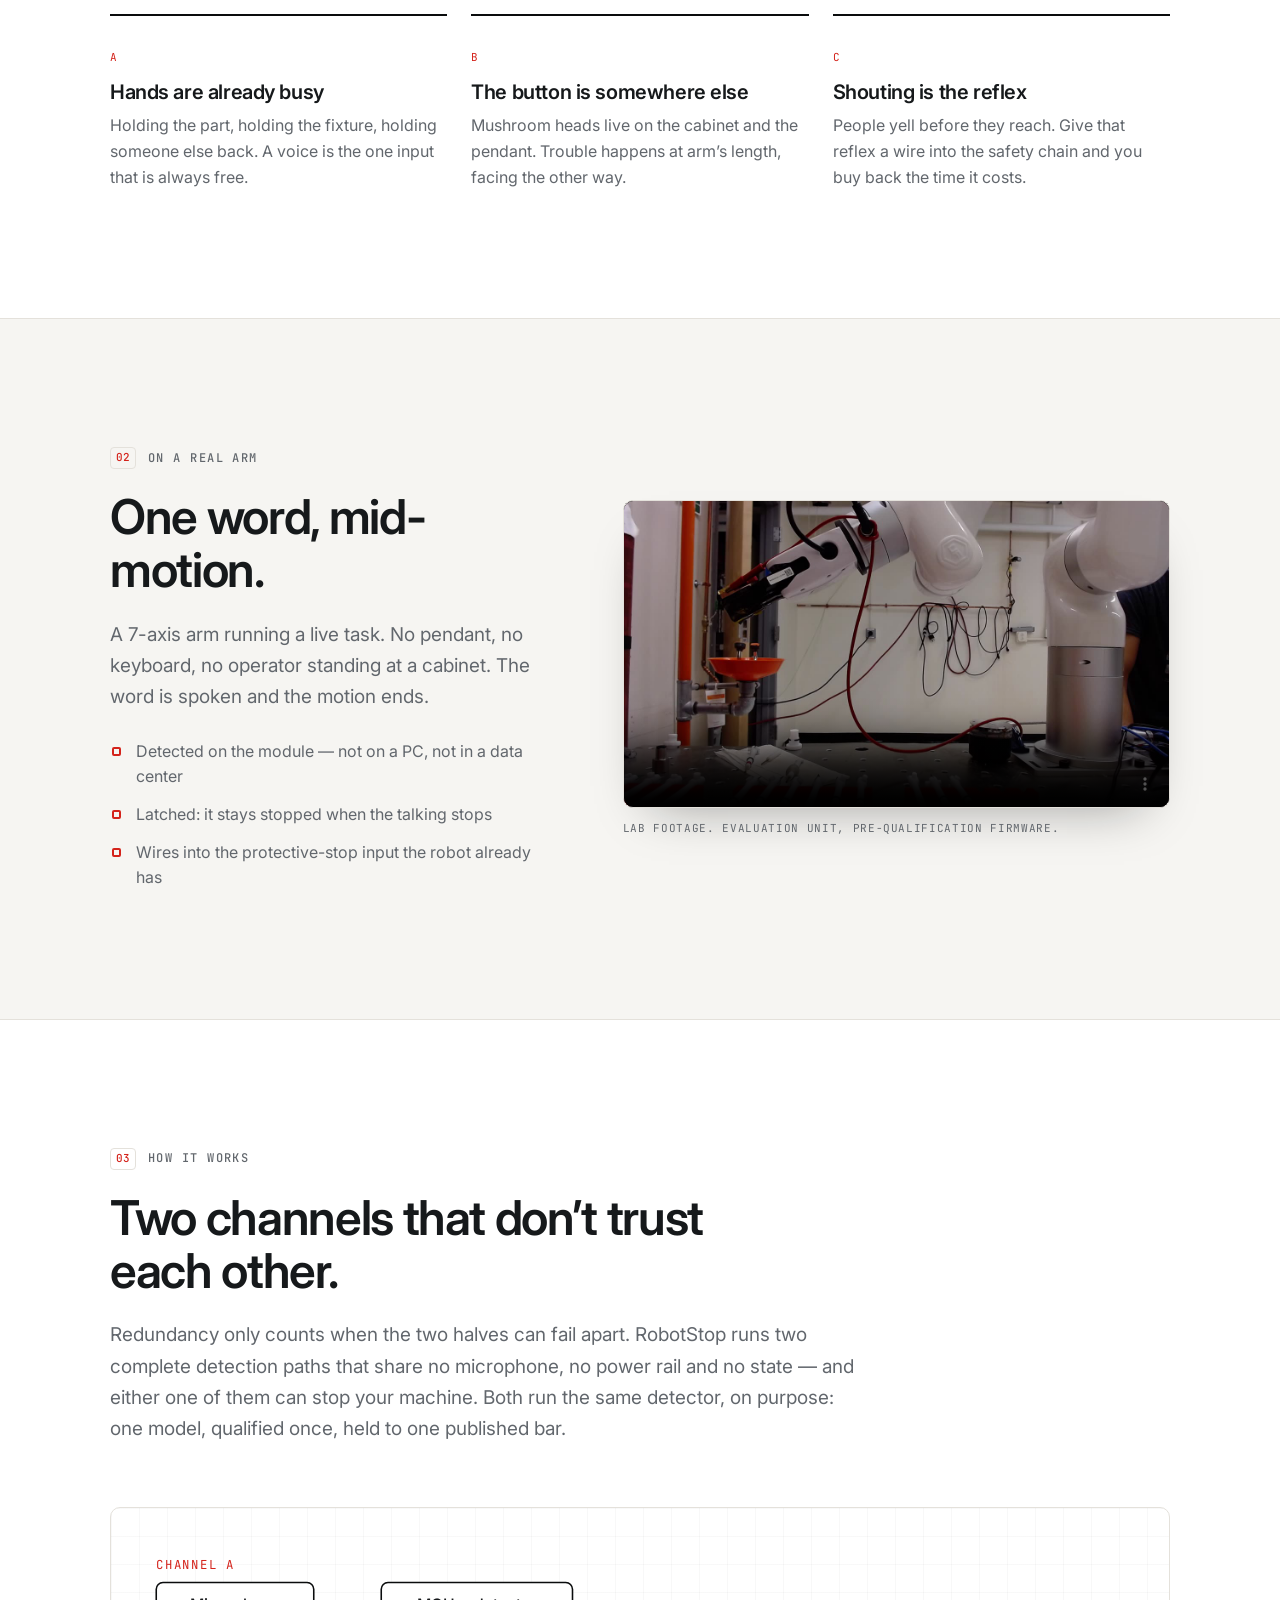
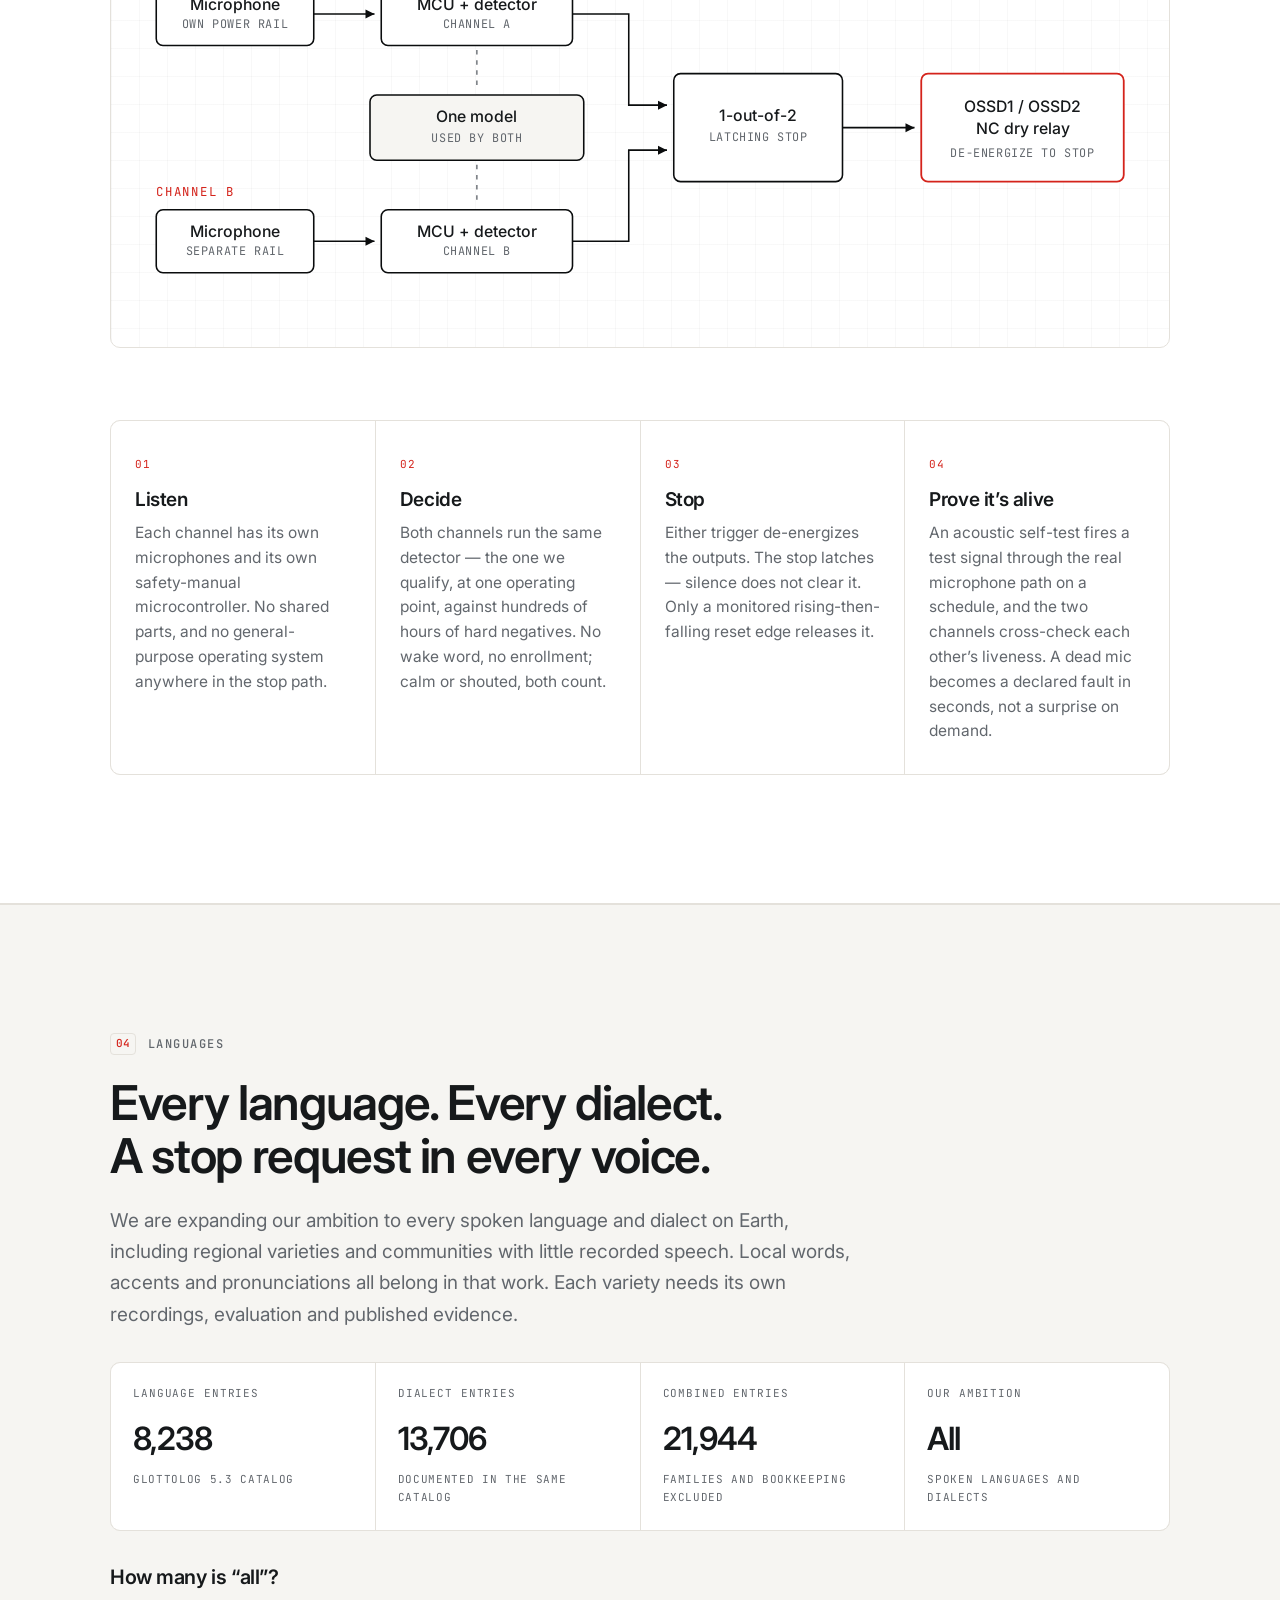
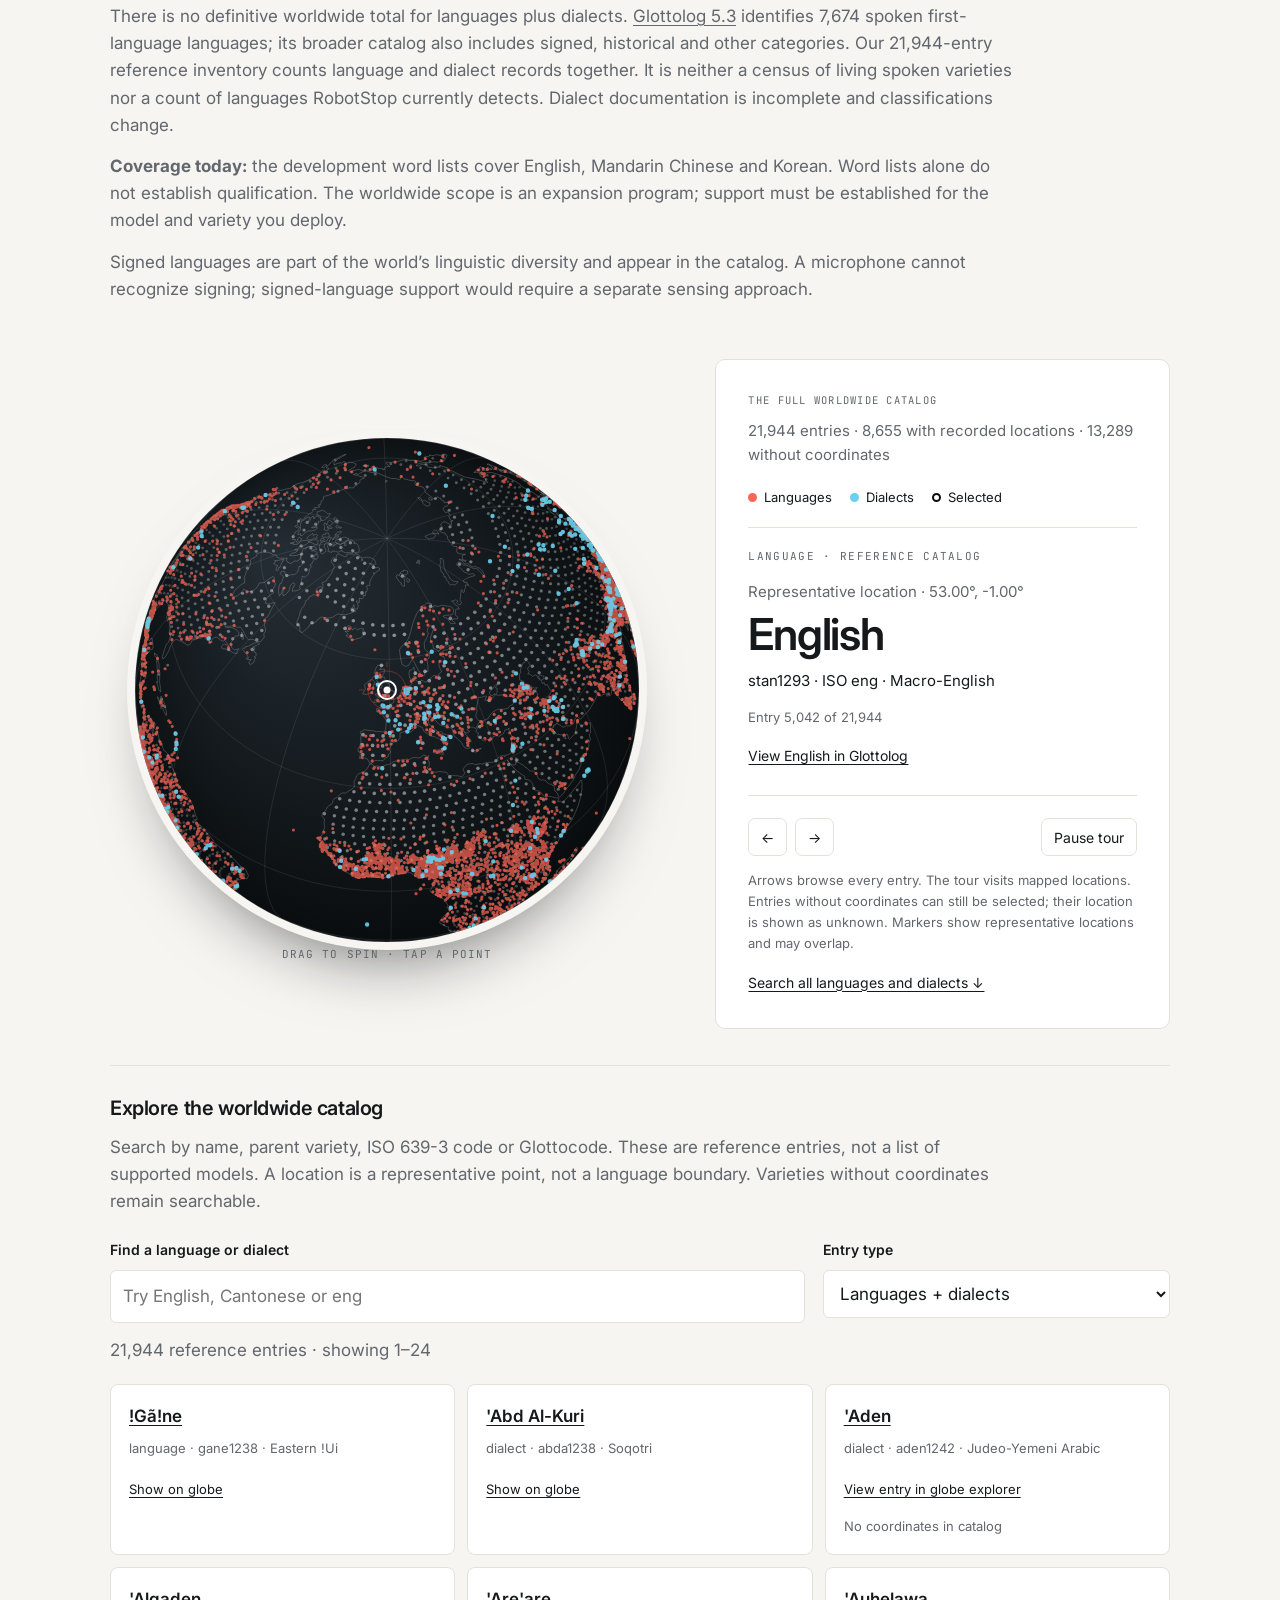
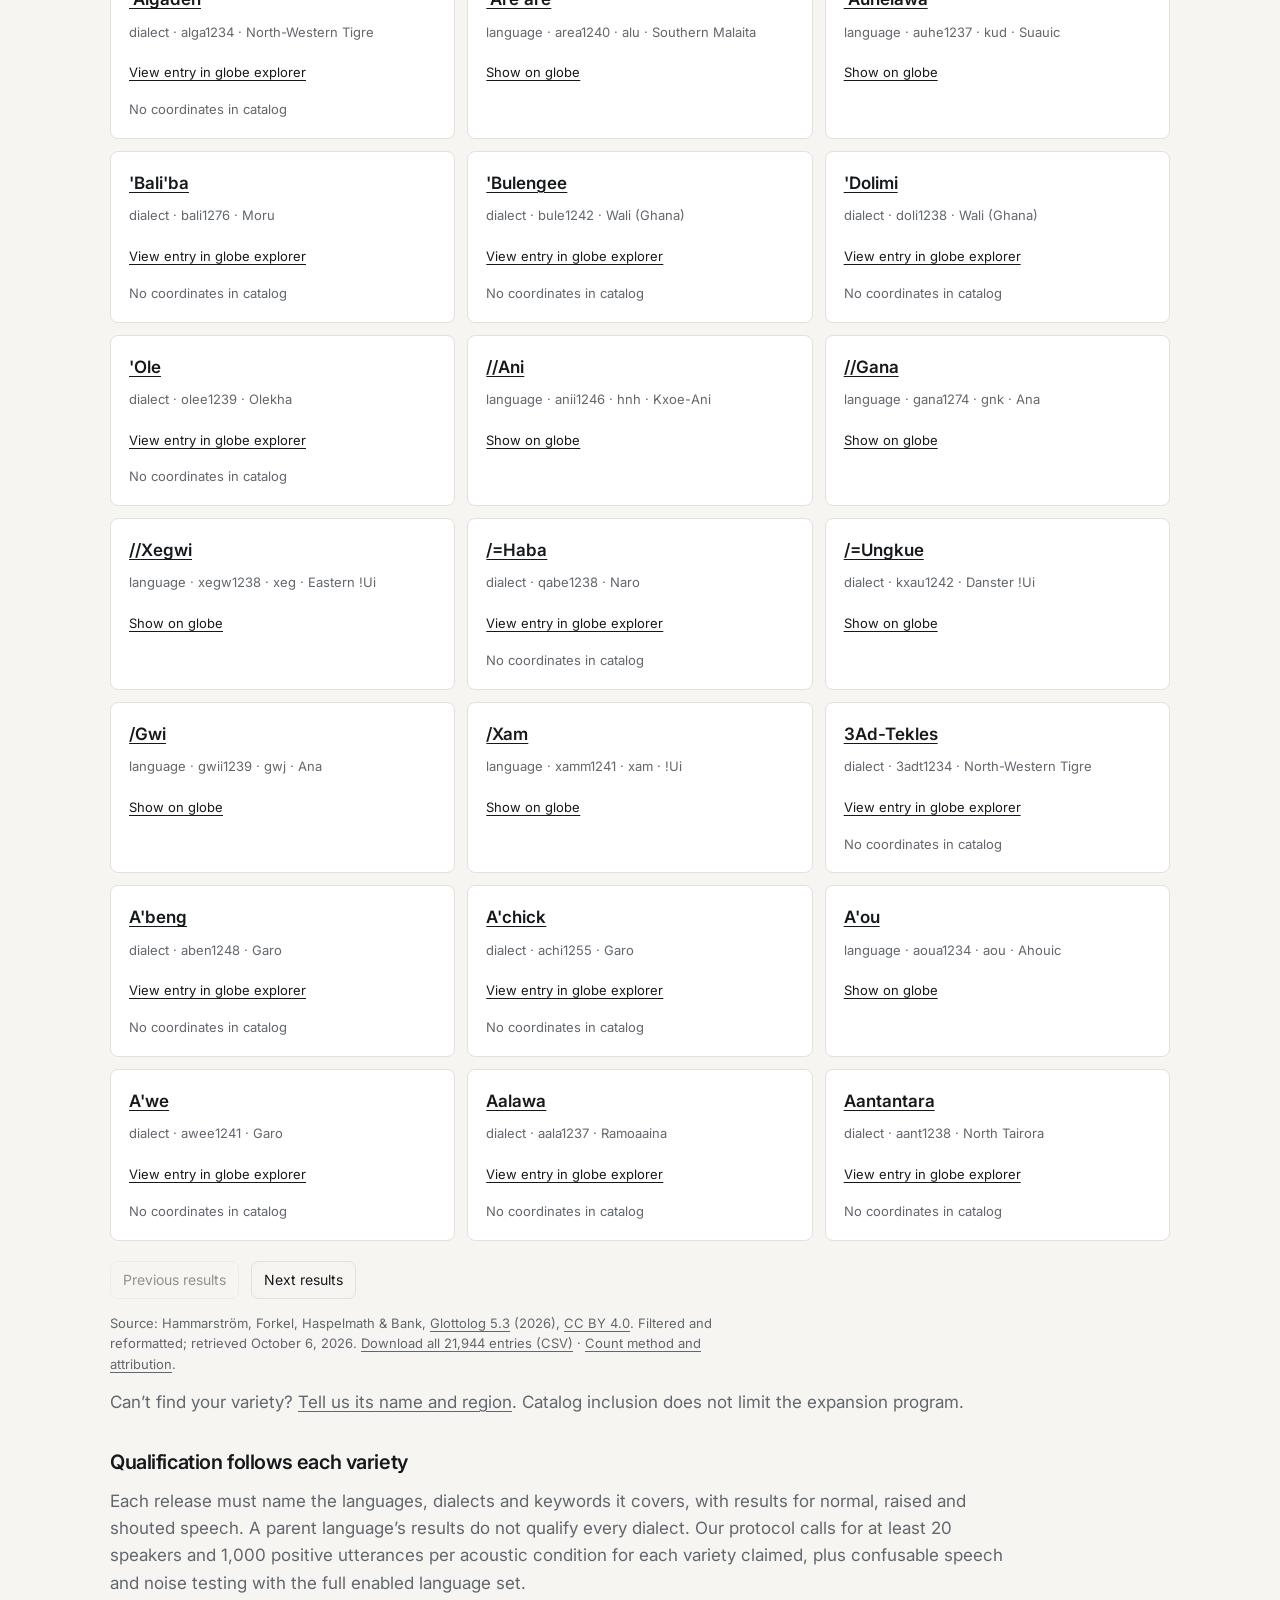
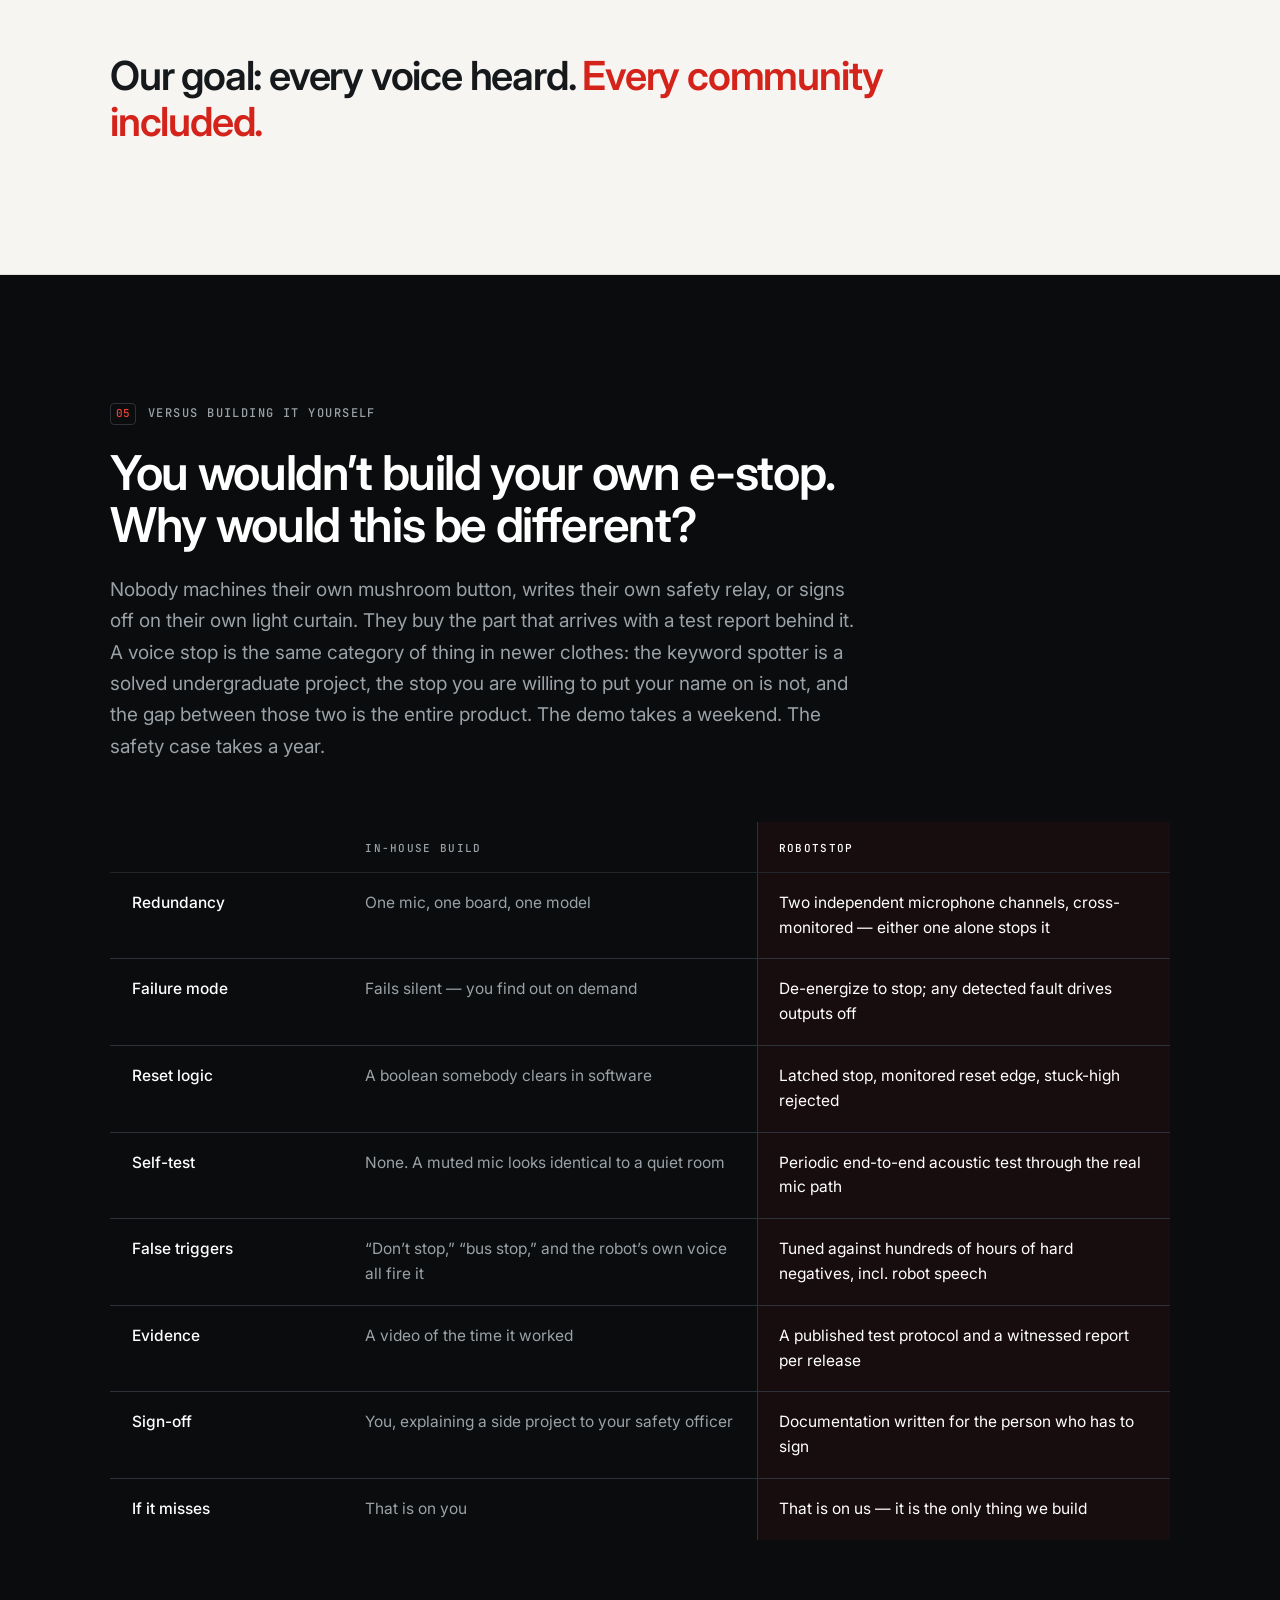
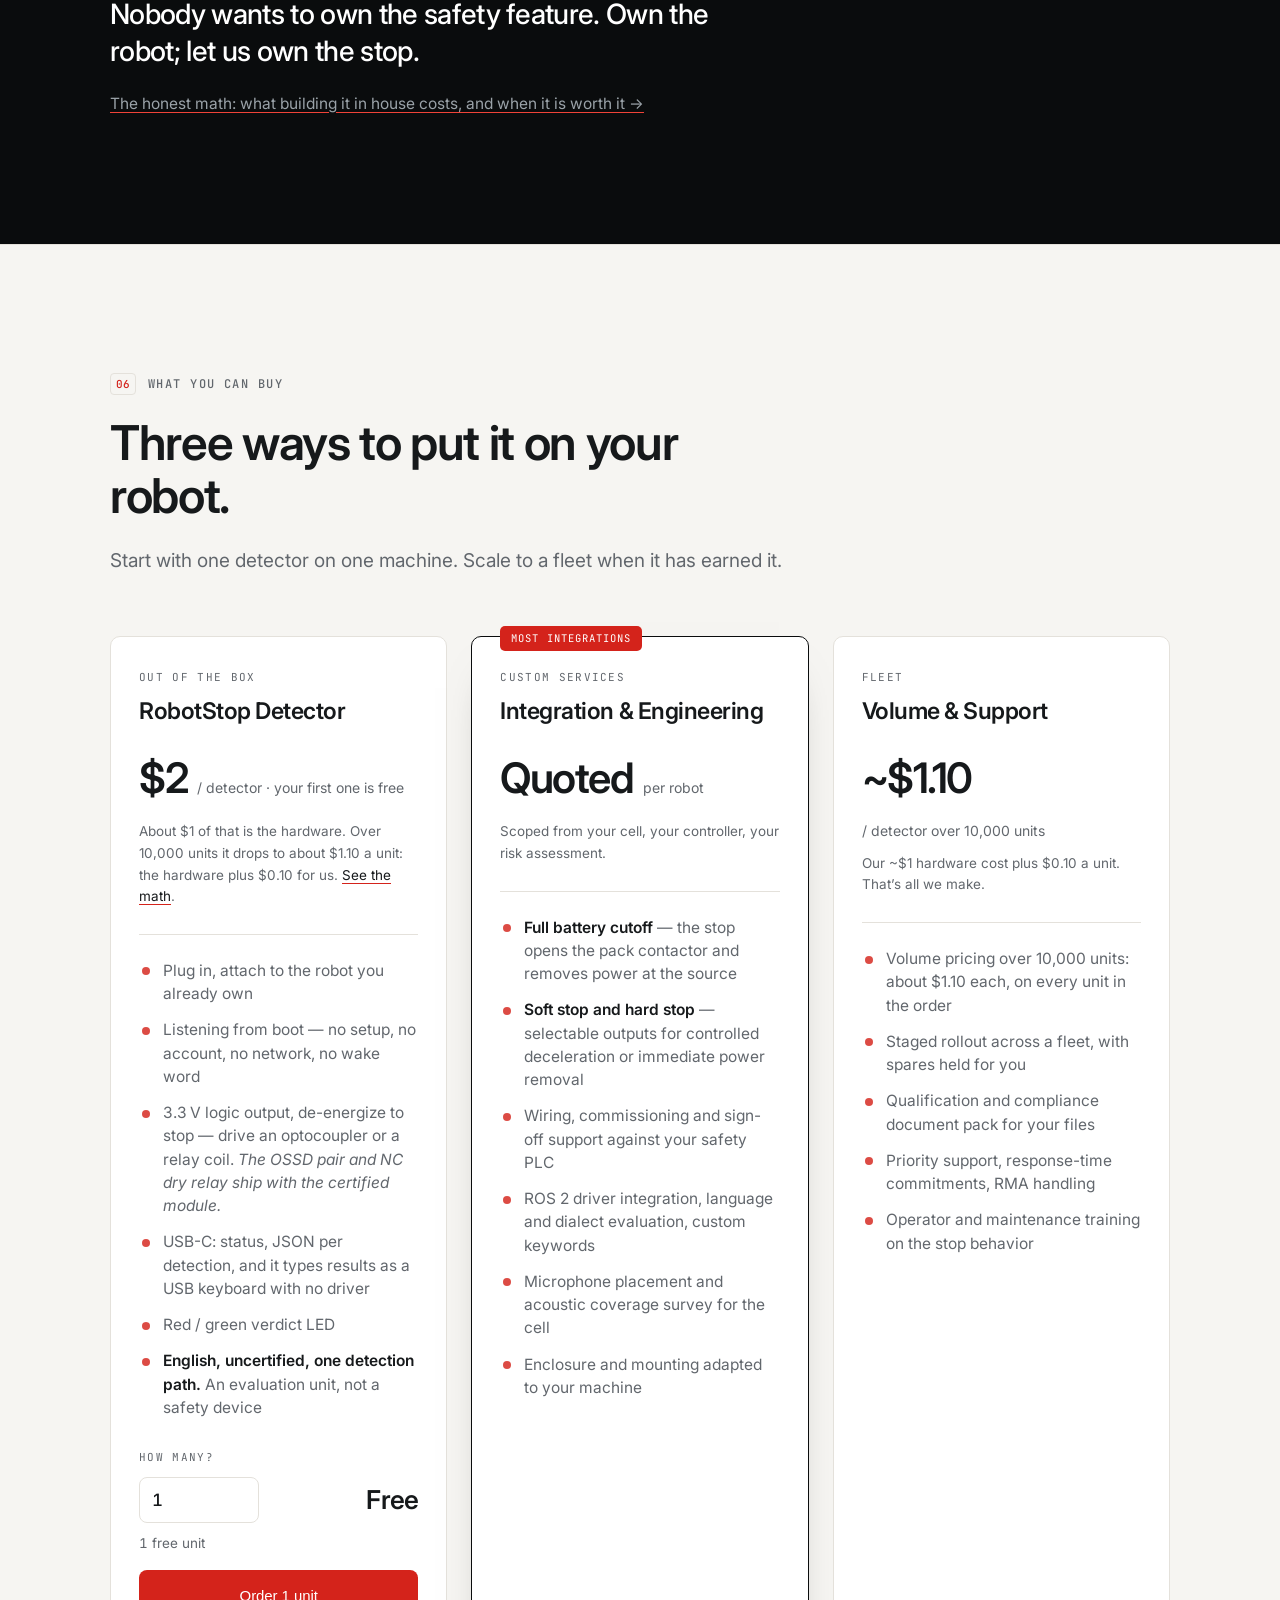
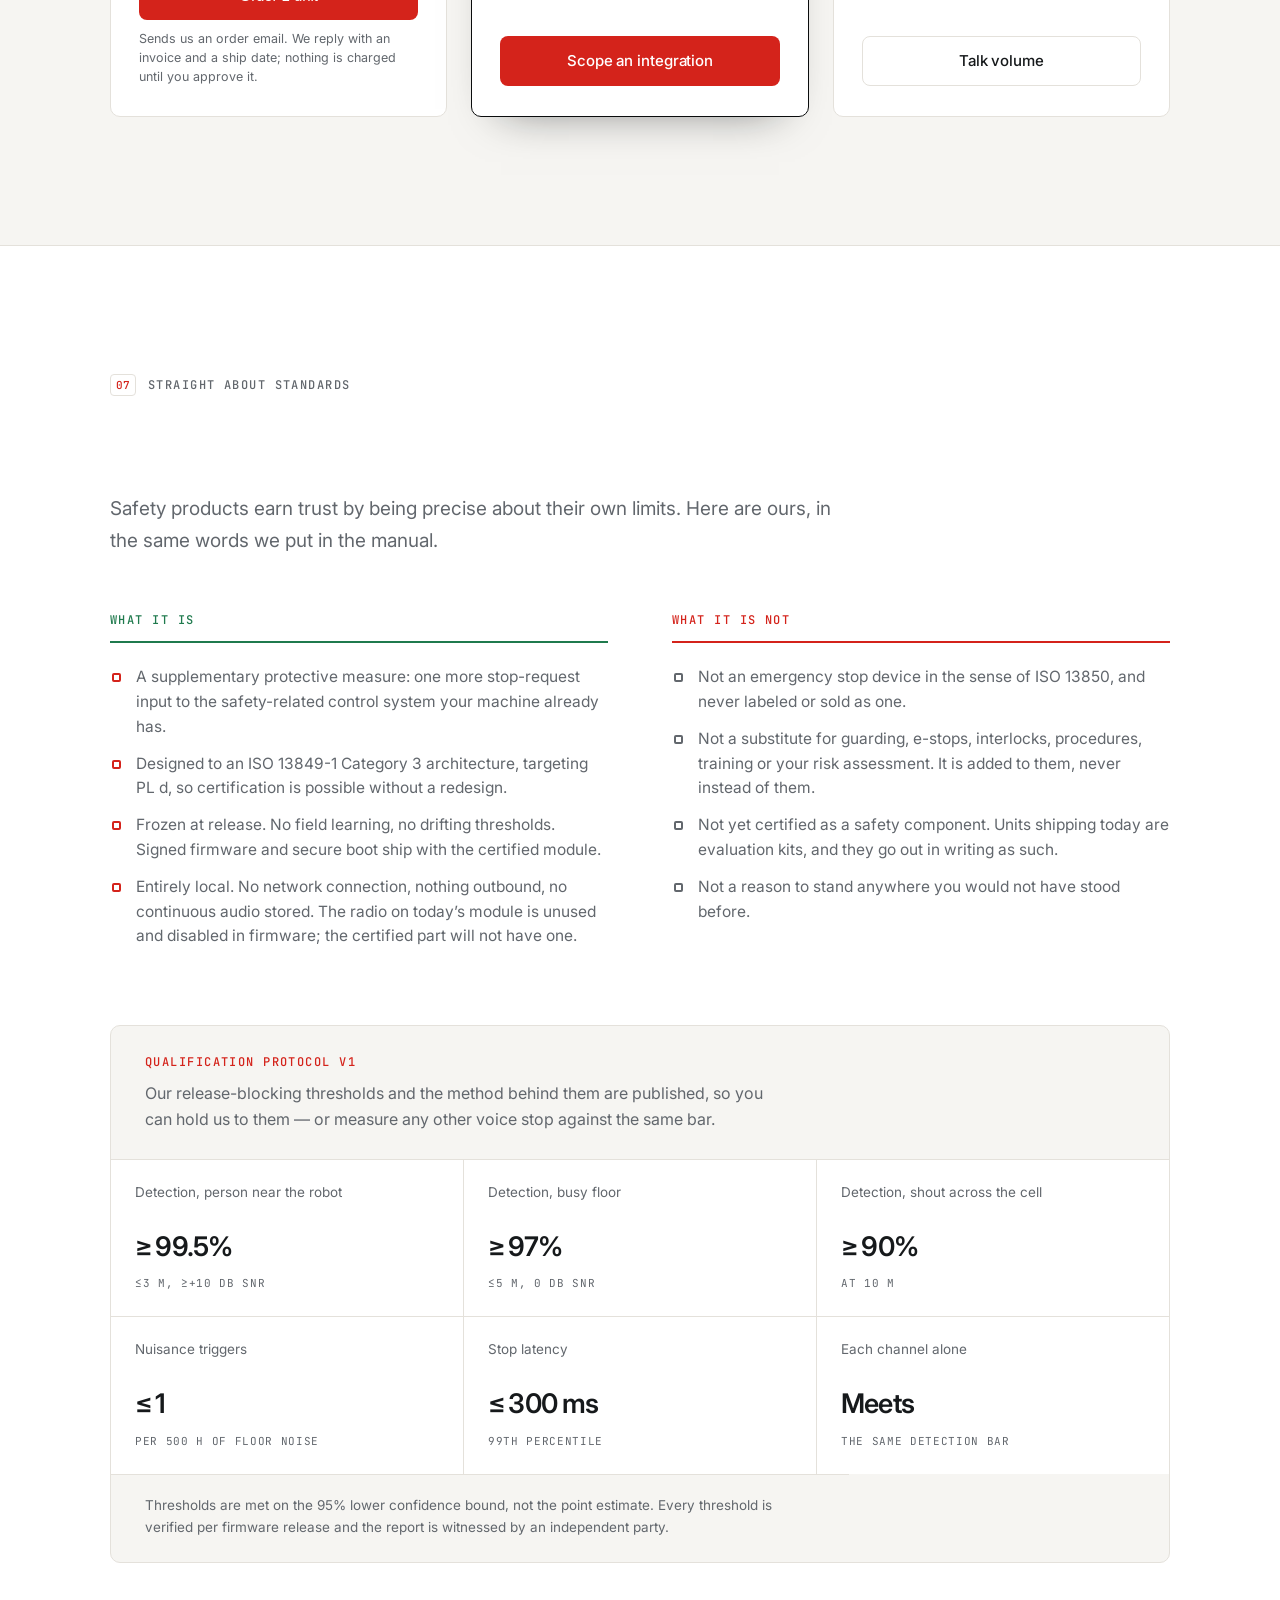
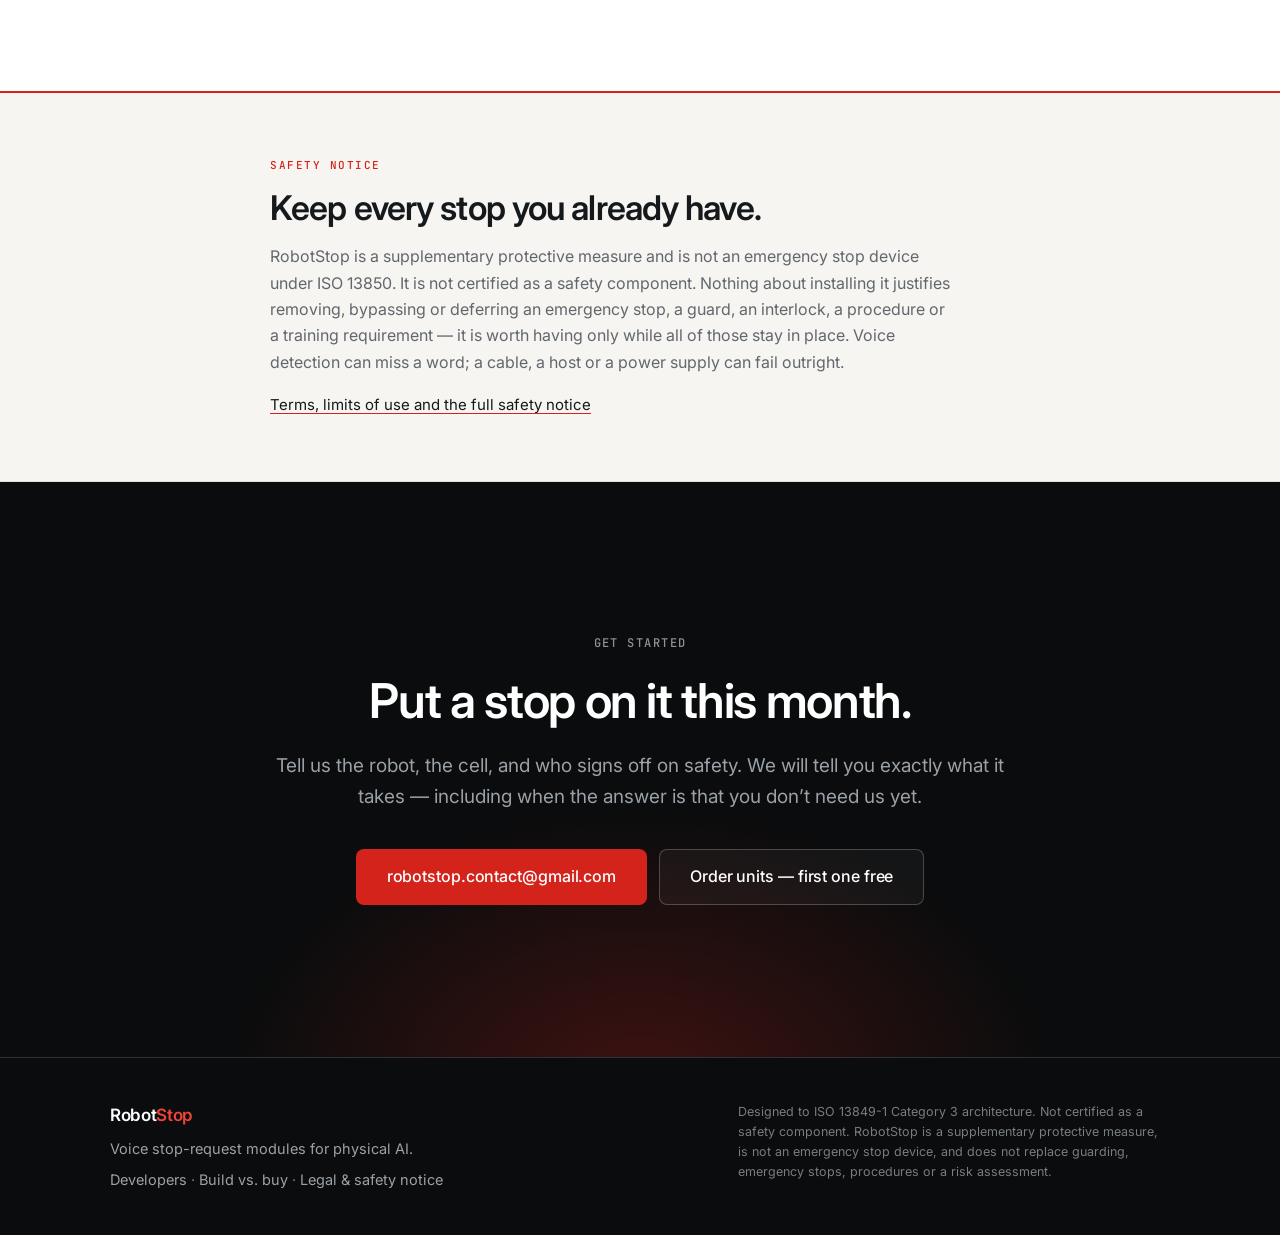
==== commit 0fc589e0: "Update site — 2026-10-06" ====
--- a/index.html
+++ b/index.html
@@ -13,7 +13,7 @@
 <link rel="preconnect" href="https://fonts.googleapis.com">
 <link rel="preconnect" href="https://fonts.gstatic.com" crossorigin>
 <link href="https://fonts.googleapis.com/css2?family=Inter:wght@400;500;600;700&family=JetBrains+Mono:wght@400;500&display=swap" rel="stylesheet">
-<link rel="stylesheet" href="styles.css?v=7d45d381fc">
+<link rel="stylesheet" href="styles.css?v=2c0d396b0a">
 <script src="i18n.js?v=3b3aab30ae"></script>
 </head>
 <body>
--- a/styles.css
+++ b/styles.css
@@ -1651,3 +1651,15 @@
 }
 .docs-body .volume-note-head { margin: 0; font-weight: 600; color: var(--text); }
 .docs-body .volume-note p + p { margin-top: 6px; font-size: 15px; }
+
+/* Per-unit chart, log x: the step and its labels, the $1 floor. */
+.bvb-plot .floor { stroke: var(--ink); stroke-width: 1; stroke-dasharray: 1 4; opacity: .45; }
+.bvb-plot .ln-buy { stroke-linejoin: miter; stroke-linecap: butt; }
+.bvb-plot .buy-label { font-size: 13px; font-weight: 600; fill: #a81c15; }
+.bvb-plot .step-label { font-size: 12.5px; font-weight: 600; fill: var(--text); text-anchor: end; }
+.bvb-plot .step-value { font-size: 12px; fill: var(--muted); text-anchor: end; }
+.bvb-plot .step-tick { stroke: var(--ink); stroke-width: 1; opacity: 0; }
+.bvb-plot .note { font-size: 12px; fill: var(--muted); }
+.bvb-plot .note-build { fill: #2a6fb0; }
+.bvb-plot .even-label-end { text-anchor: end; }
+.bvb-plot .axis-title-y { text-anchor: middle; transform-box: fill-box; transform-origin: center; transform: rotate(-90deg); }
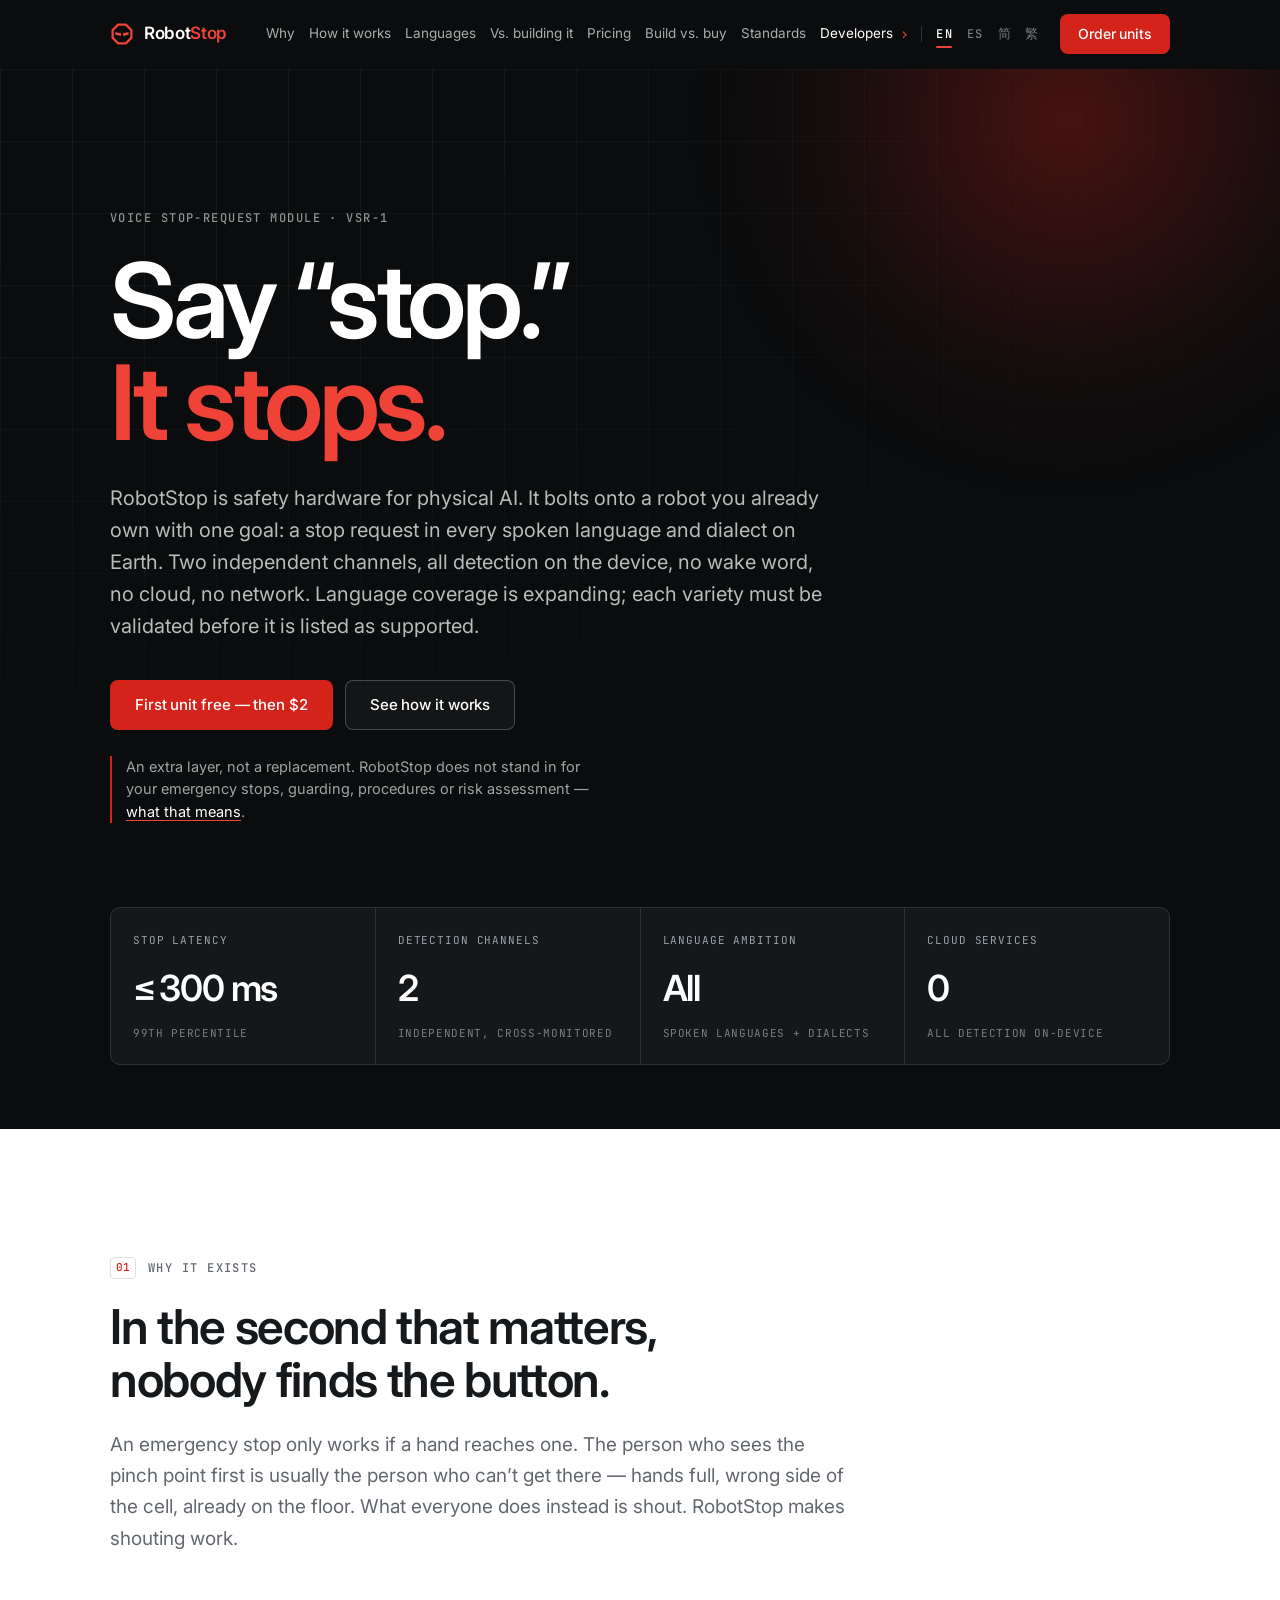
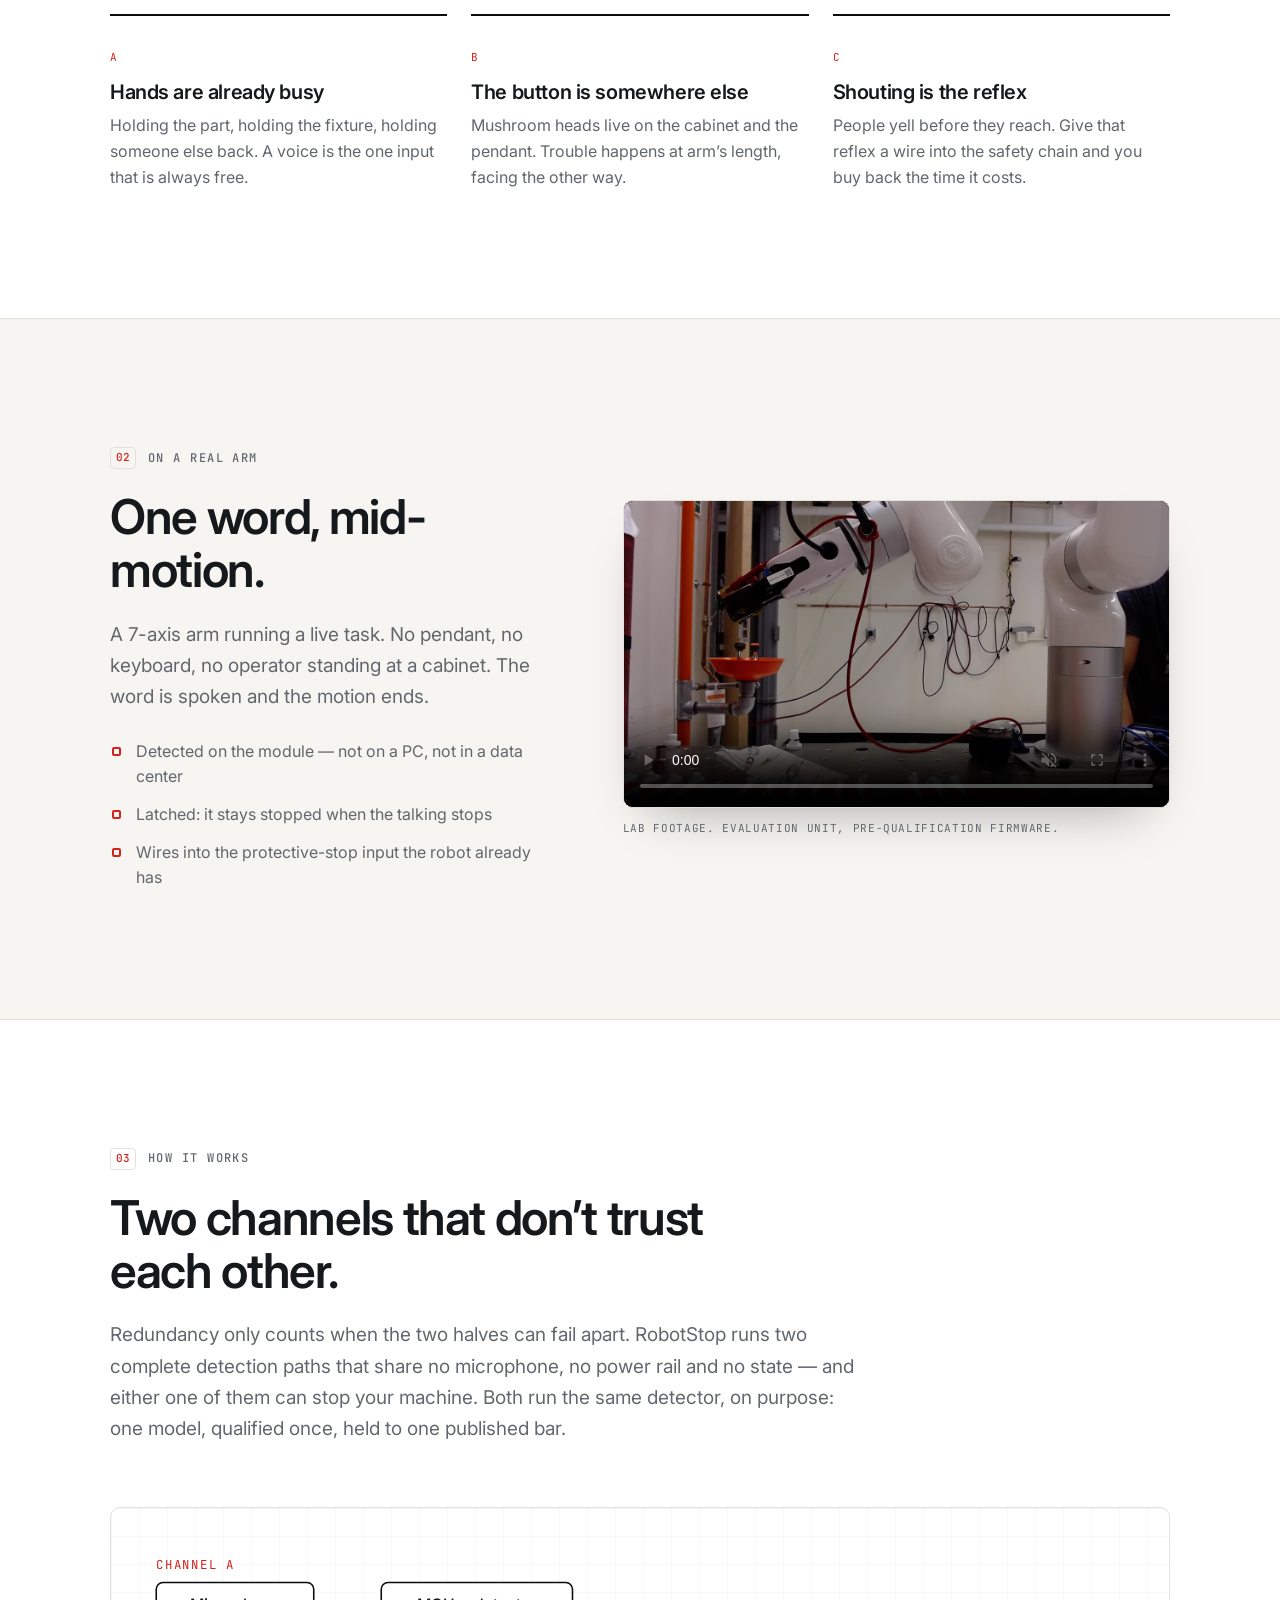
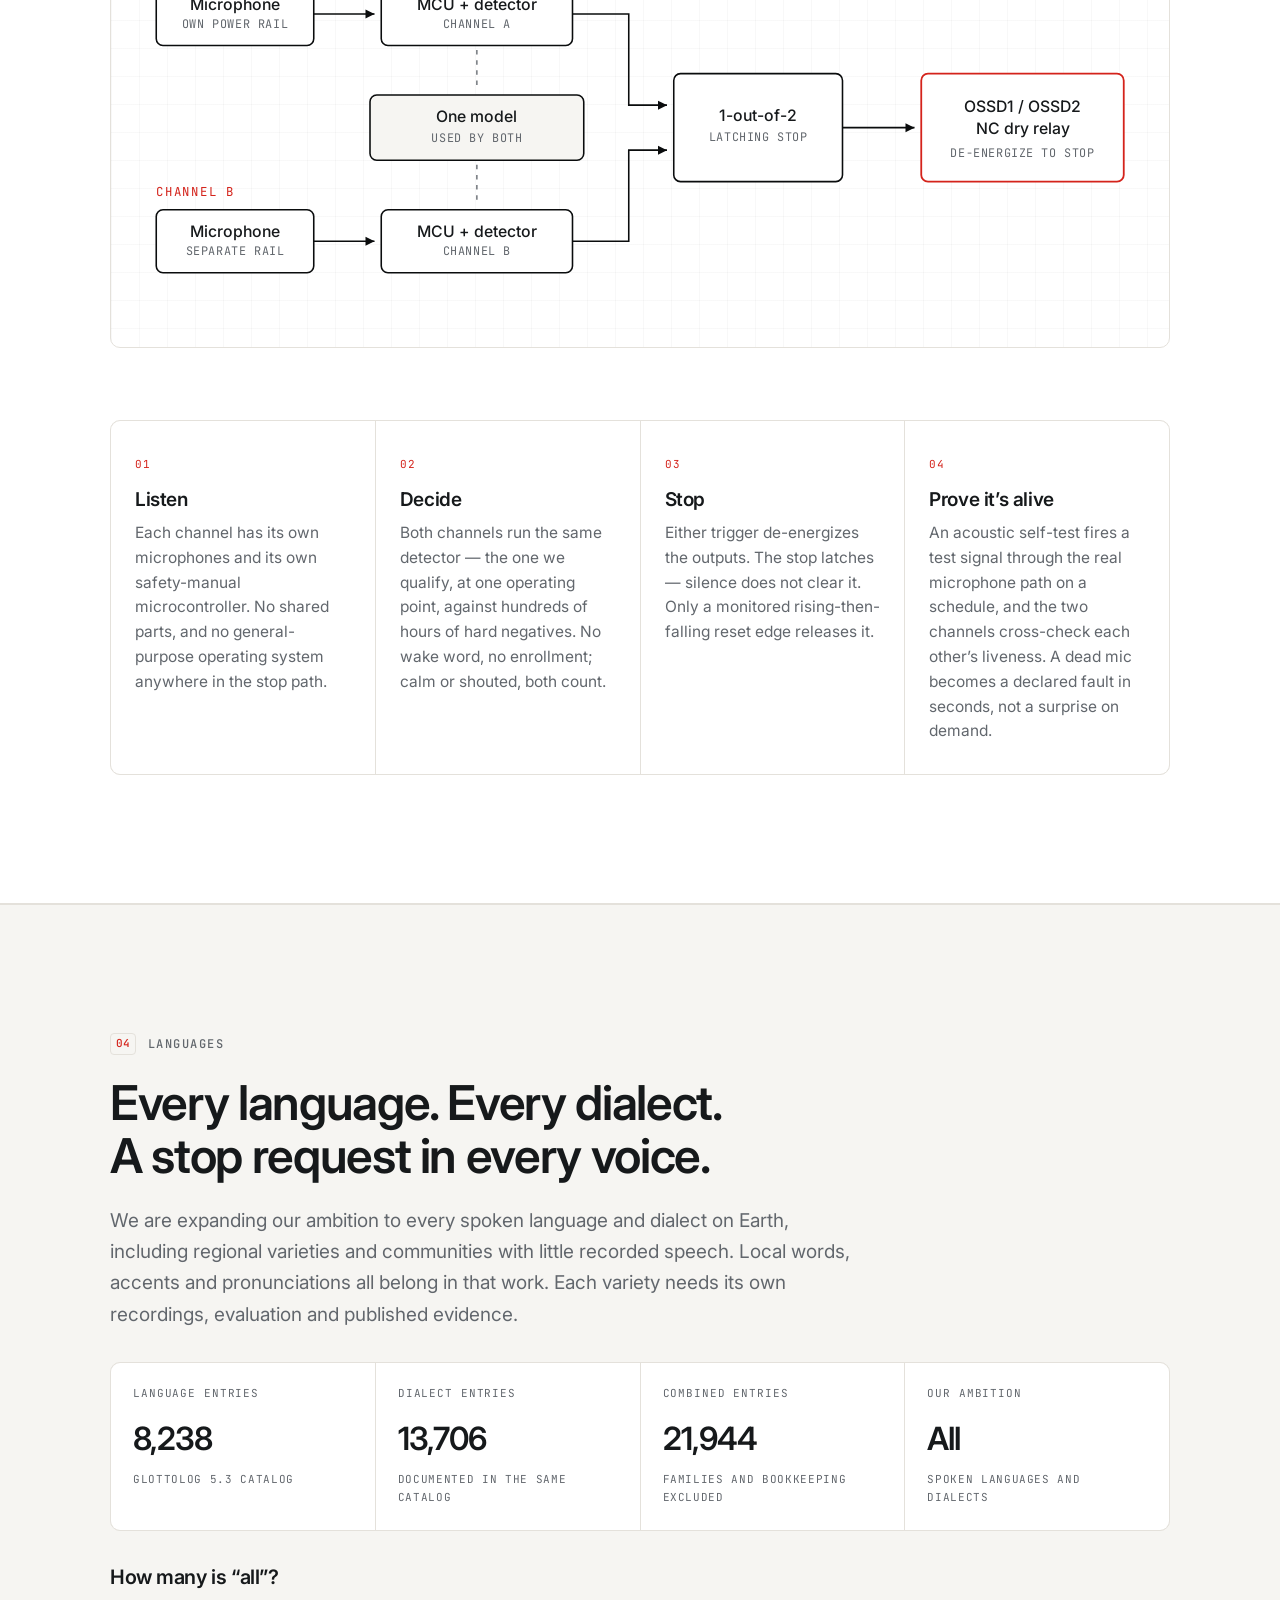
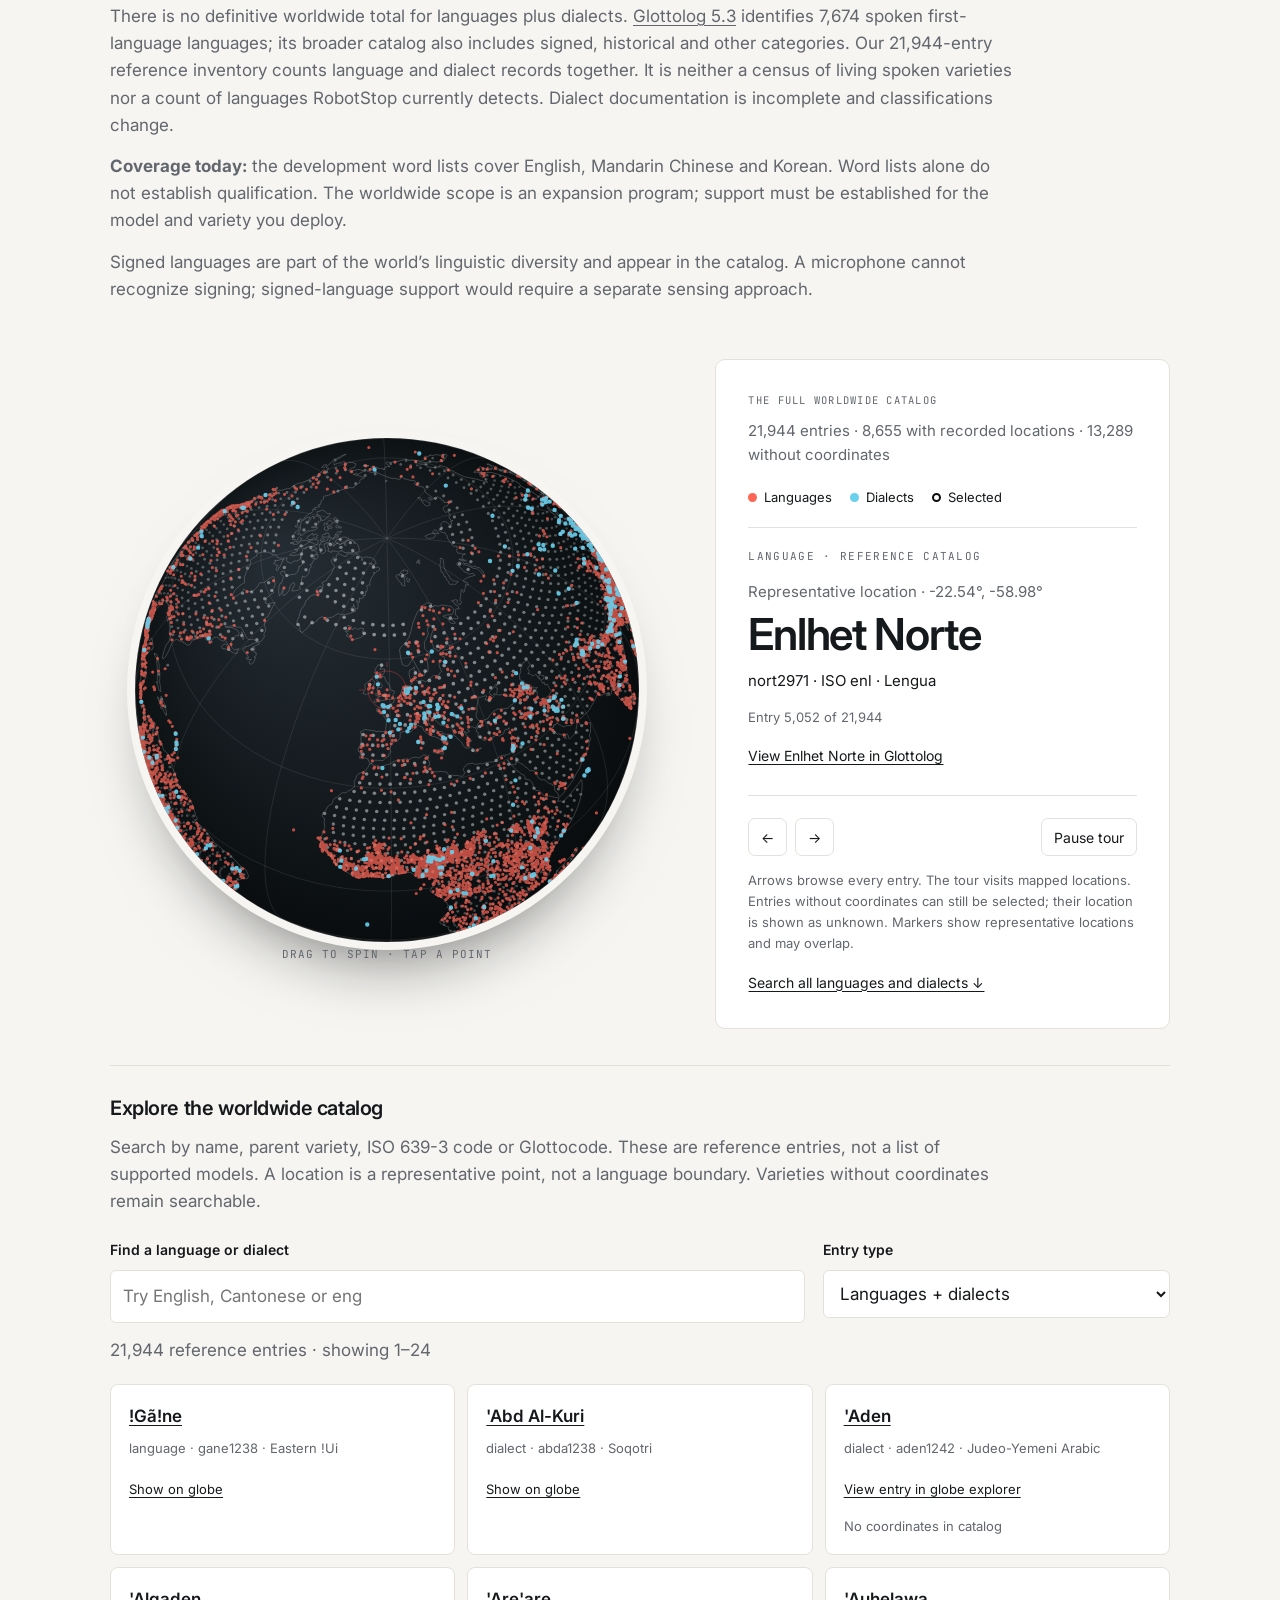
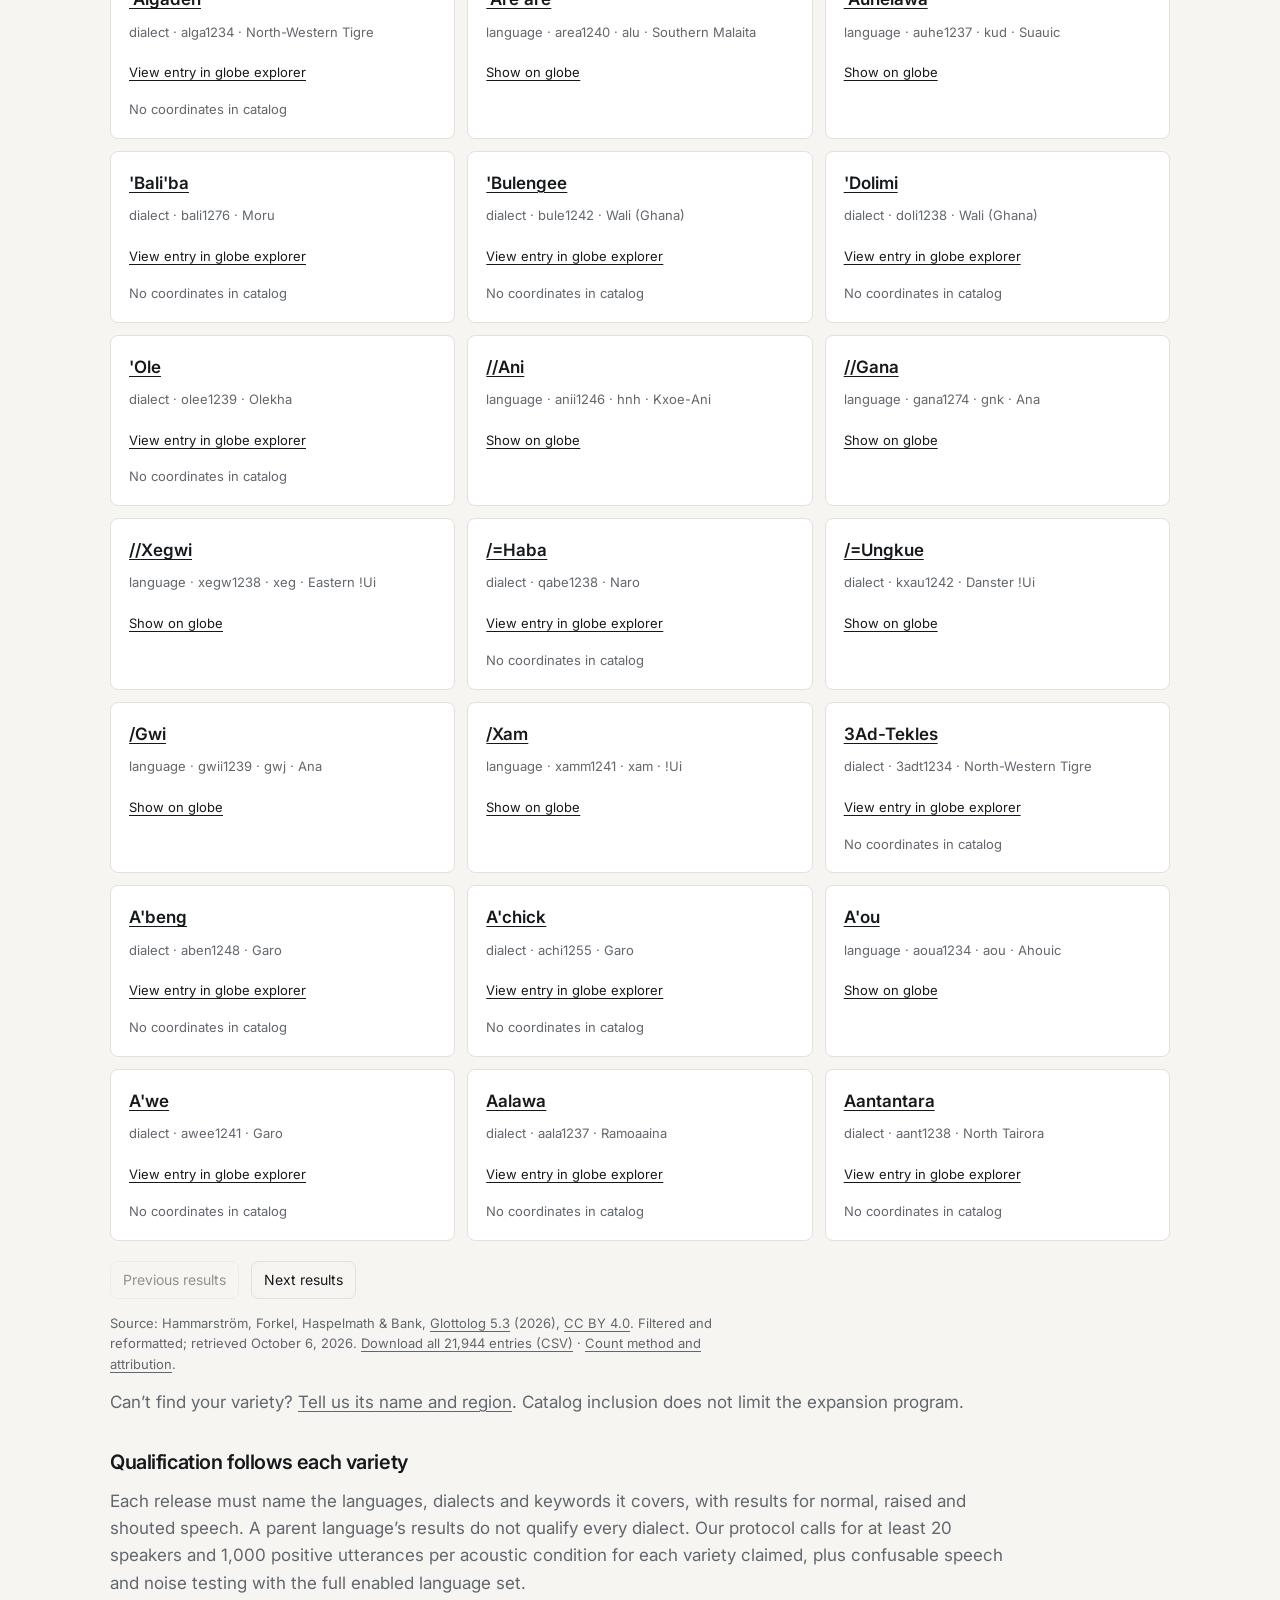
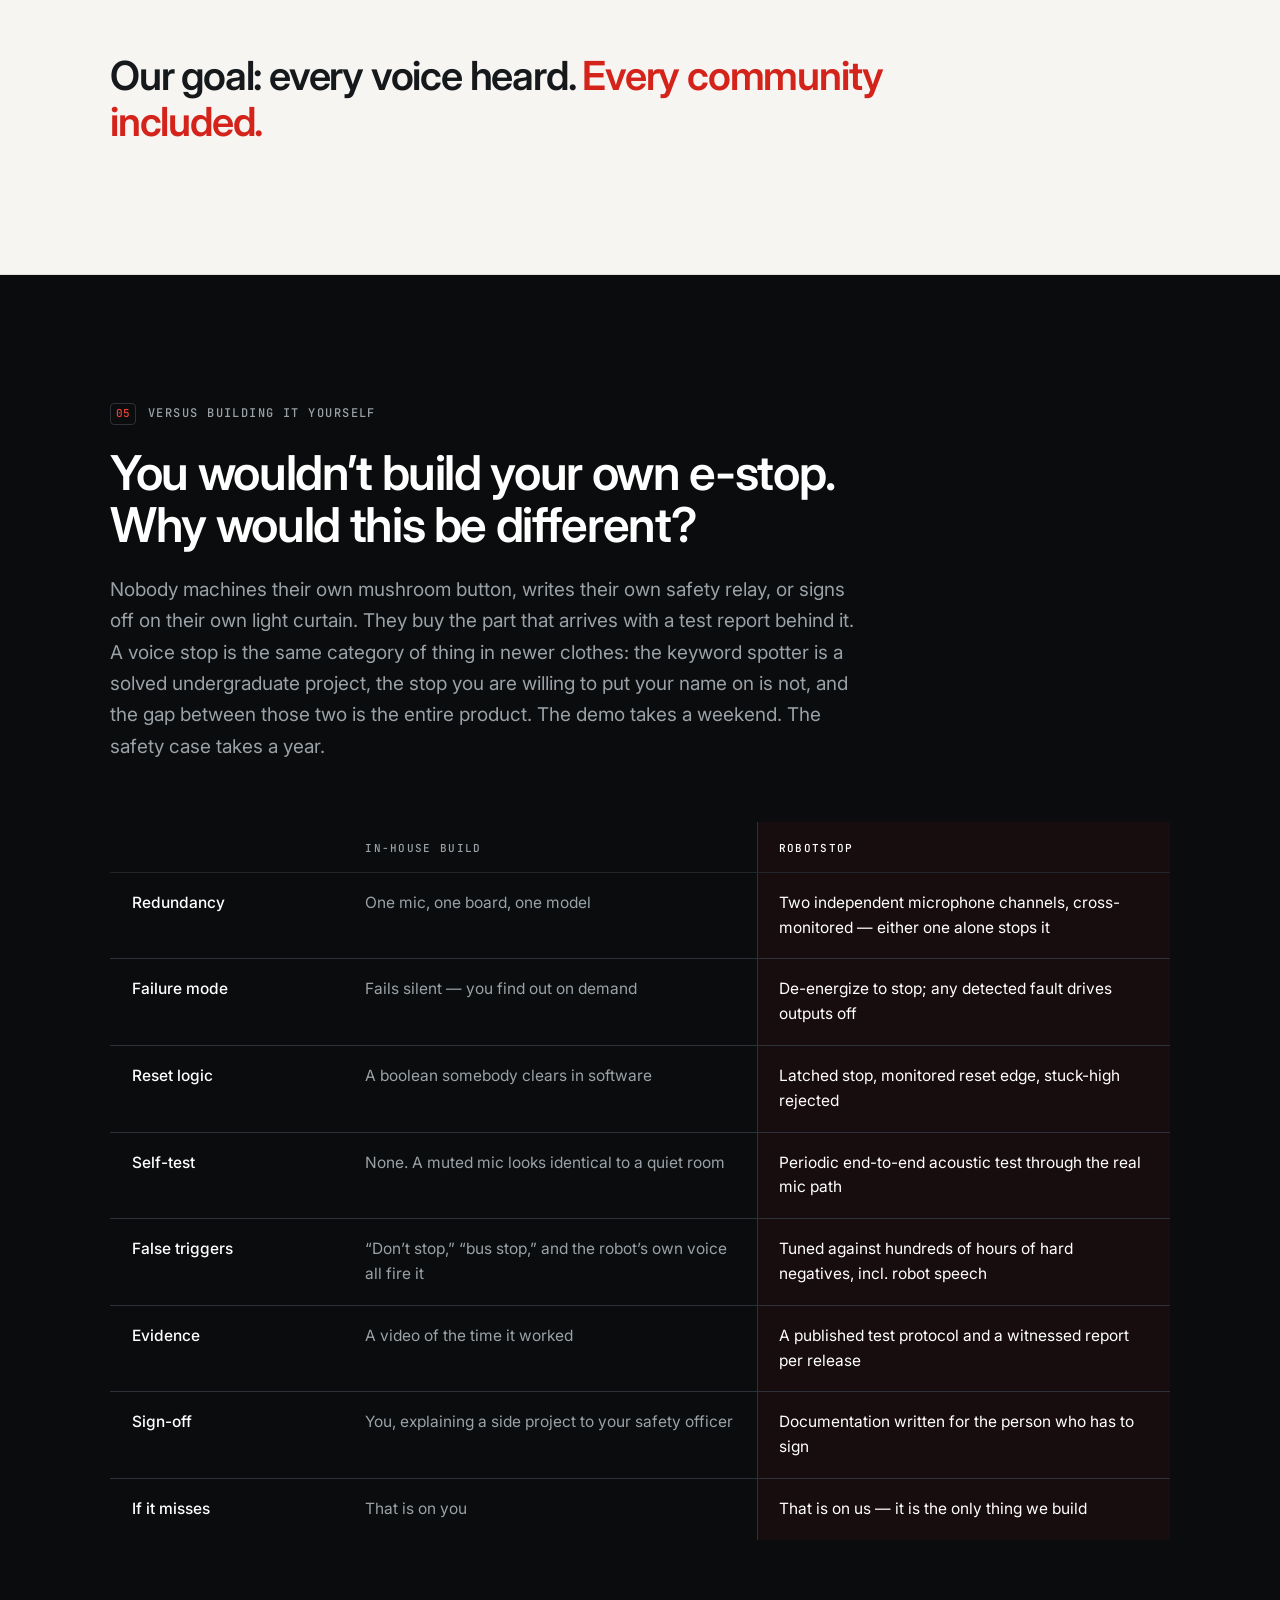
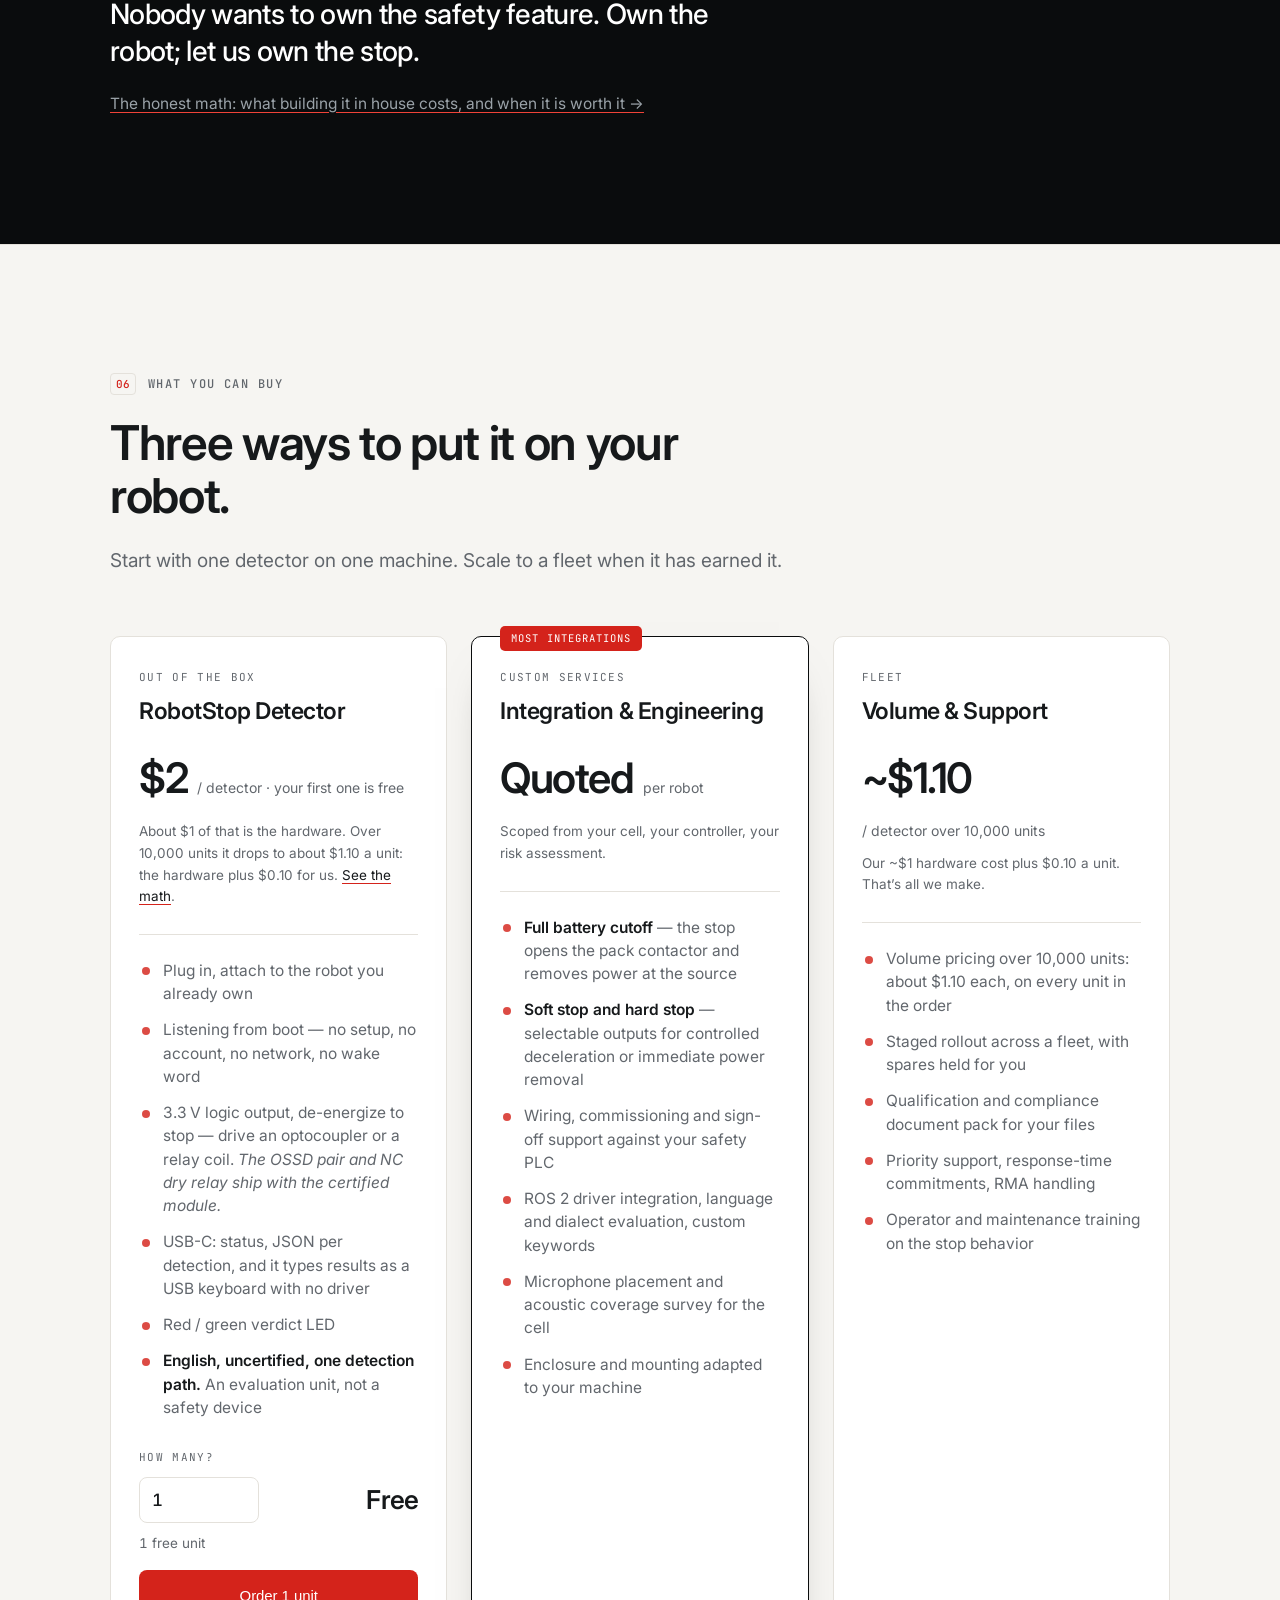
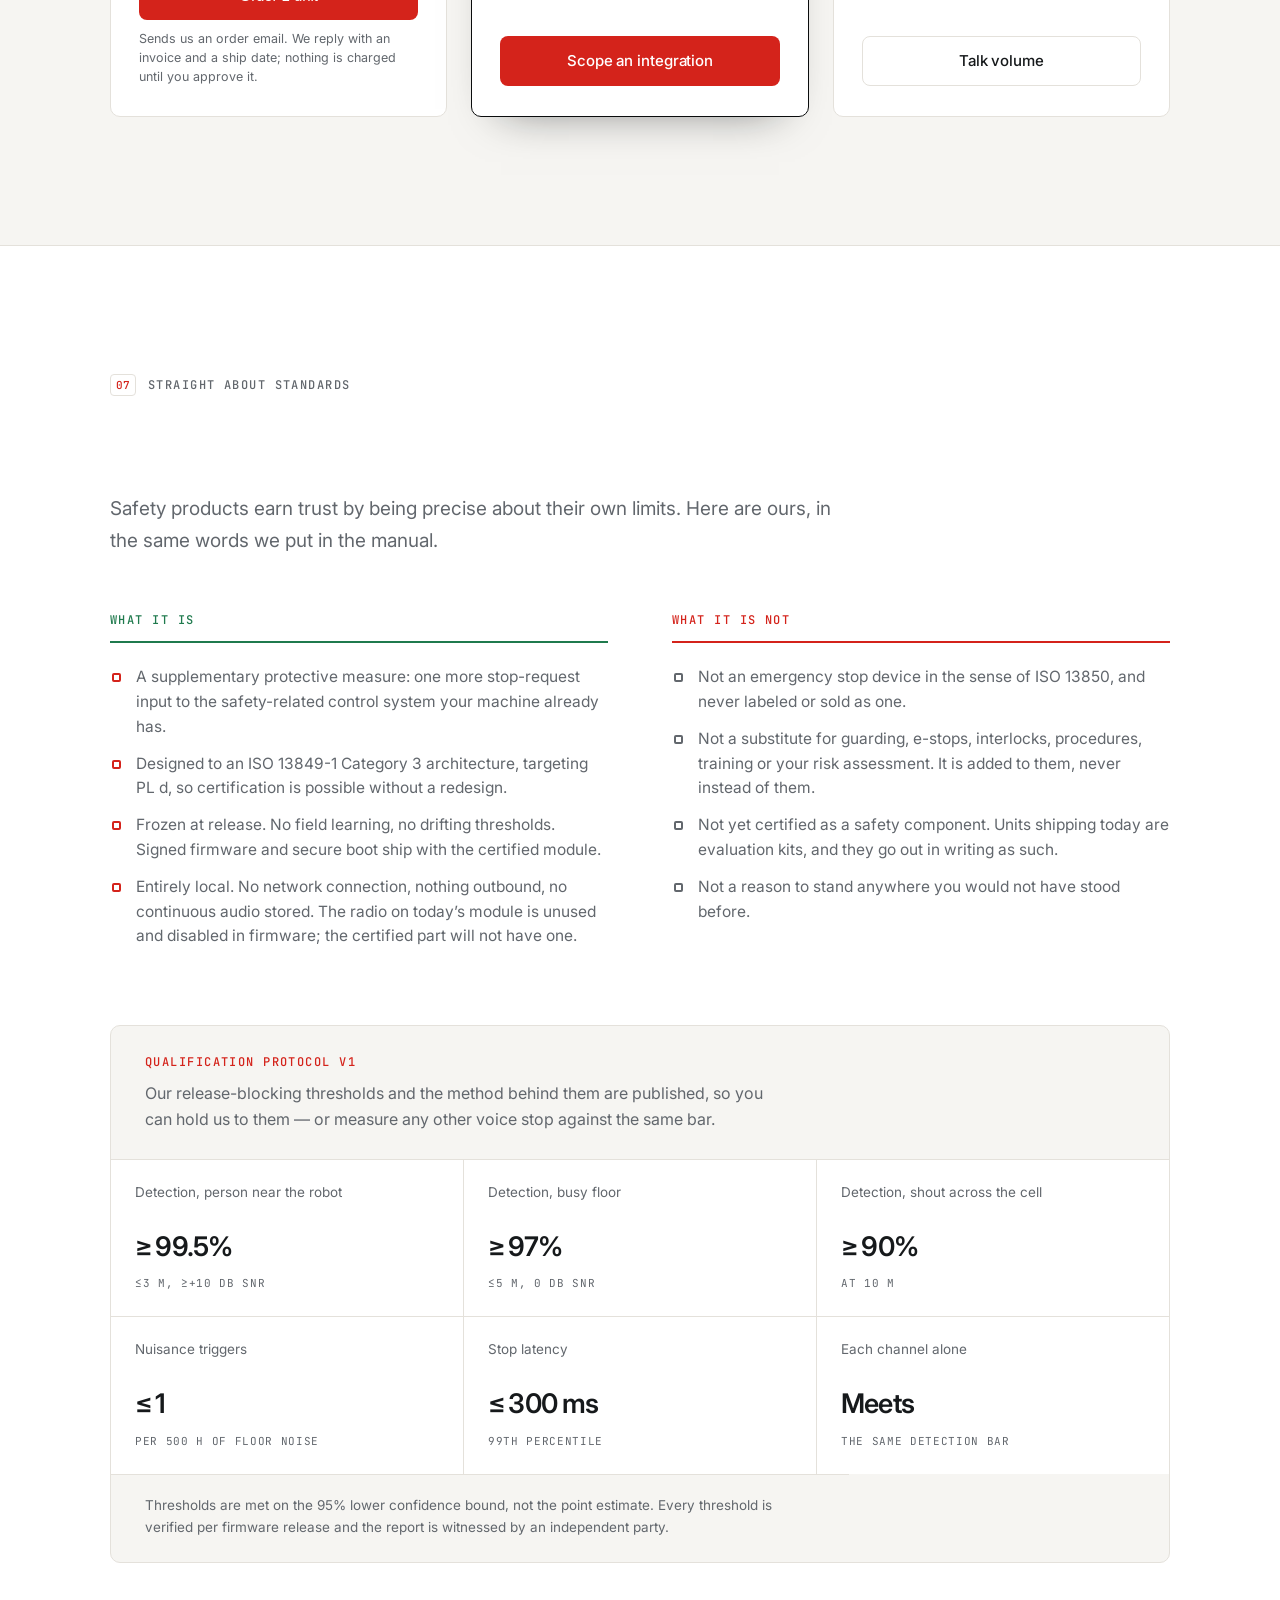
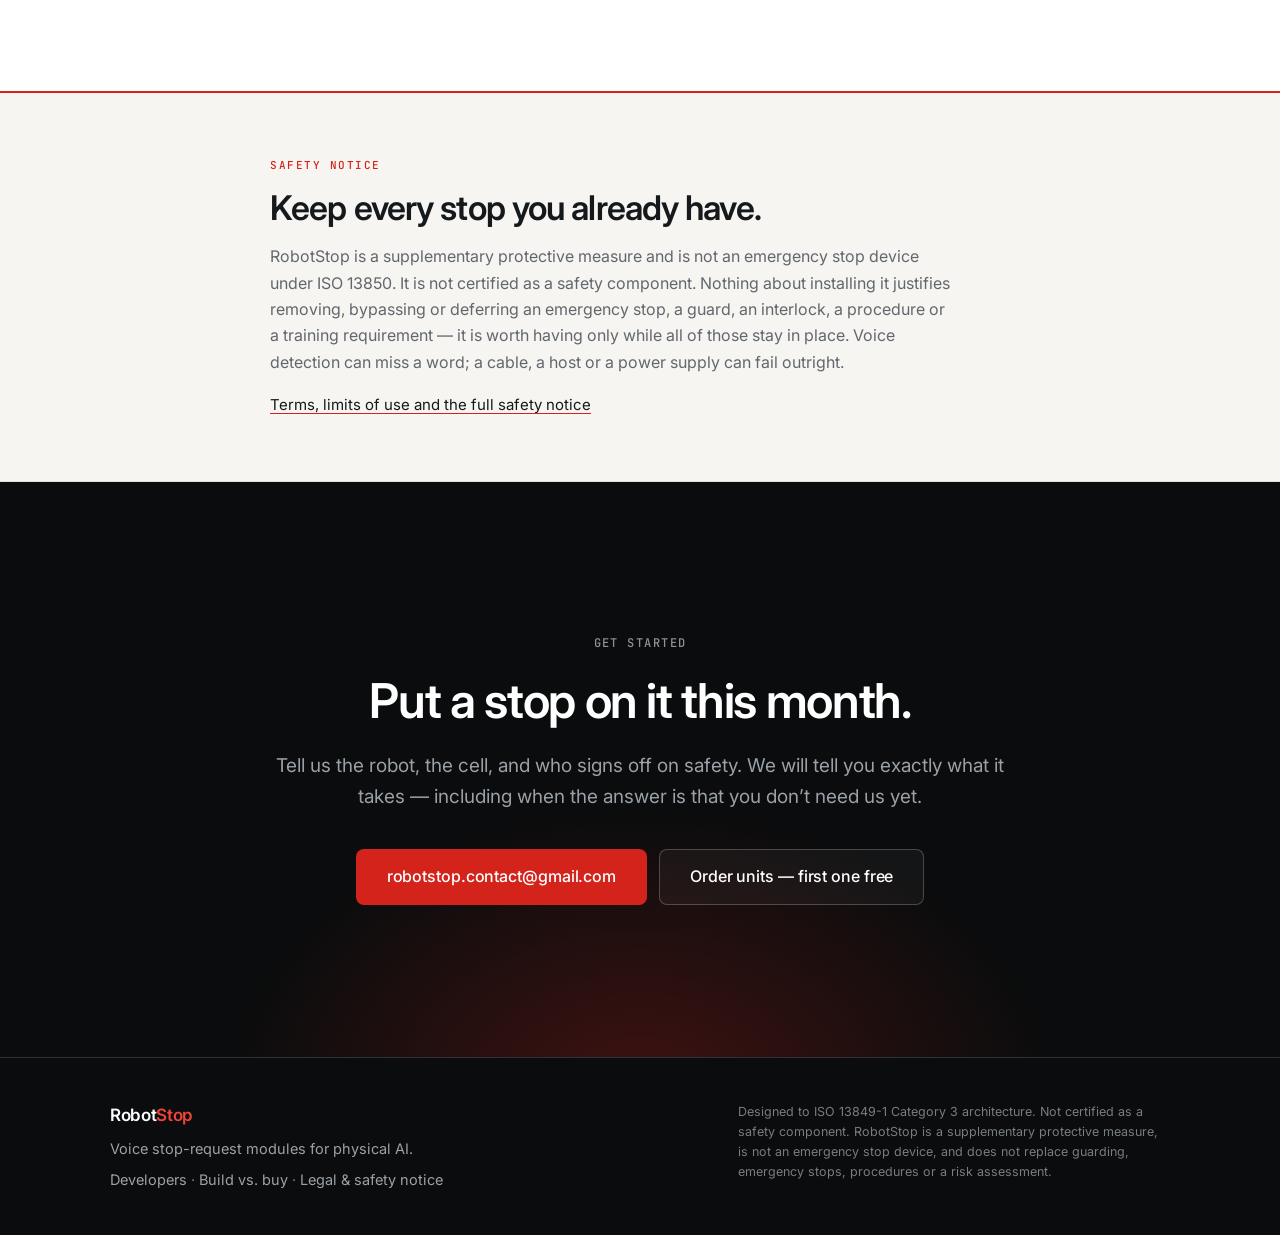
==== commit 98c879bd: "Update site — 2026-10-06" ====
--- a/index.html
+++ b/index.html
@@ -13,8 +13,8 @@
 <link rel="preconnect" href="https://fonts.googleapis.com">
 <link rel="preconnect" href="https://fonts.gstatic.com" crossorigin>
 <link href="https://fonts.googleapis.com/css2?family=Inter:wght@400;500;600;700&family=JetBrains+Mono:wght@400;500&display=swap" rel="stylesheet">
-<link rel="stylesheet" href="styles.css?v=2c0d396b0a">
-<script src="i18n.js?v=3b3aab30ae"></script>
+<link rel="stylesheet" href="styles.css?v=4ff5cfe155">
+<script src="i18n.js?v=c3d230d2d3"></script>
 </head>
 <body>
 
@@ -590,7 +590,7 @@
 <script src="language-catalog.js?v=98963e0c17" defer></script>
 <script src="globe.js?v=93bf958b9d" defer></script>
 <script src="languages.js?v=e50de3b28c" defer></script>
-<script src="main.js?v=b5c4bdd52d" defer></script>
+<script src="main.js?v=5ee04a7774" defer></script>
 <script src="order.js?v=08d0ecc517" defer></script>
 </body>
 </html>
--- a/styles.css
+++ b/styles.css
@@ -166,7 +166,7 @@
   border-bottom-color: var(--line-dark);
   box-shadow: 0 10px 30px -20px rgba(0, 0, 0, .8);
 }
-.nav-inner { display: flex; align-items: center; gap: 24px; height: 68px; }
+.nav-inner { display: flex; align-items: center; gap: 22px; height: 68px; }
 
 .brand { display: inline-flex; align-items: center; gap: 10px; color: #fff; }
 .brand-mark { width: 24px; height: 24px; color: var(--accent-hi); flex: none; }
@@ -175,7 +175,7 @@
 }
 .brand-word-accent { color: var(--accent-hi); }
 
-.nav-links { display: flex; gap: 20px; margin-left: auto; }
+.nav-links { display: flex; gap: 18px; margin-left: auto; }
 .nav-links a {
   font-size: 14.5px; color: rgba(255, 255, 255, .66);
   transition: color .15s var(--ease);
@@ -1395,11 +1395,35 @@
 .nav-lang, .lang, .lang-chev { flex: none; }
 .lang { position: relative; display: flex; align-items: center; }
 .nav-links + .nav-lang .lang::before {
-  content: ''; width: 1px; height: 16px; margin-right: 14px;
+  content: ''; width: 1px; height: 16px; margin-right: 8px;
   background: var(--line-dark);
 }
-.lang-btn {
-  display: inline-flex; align-items: center; gap: 7px;
+.lang-seg { display: flex; align-items: center; gap: 2px; }
+.lang-opt {
+  position: relative; height: 40px; padding: 0 6px; margin: 0;
+  background: none; border: 0; cursor: pointer;
+  font-family: var(--mono); font-size: 12px; font-weight: 500;
+  letter-spacing: 0.12em; text-transform: uppercase;
+  color: rgba(255, 255, 255, .45);
+  transition: color .15s var(--ease);
+}
+.lang-opt[lang="zh-Hans"] { font-family: 'Noto Sans SC', 'PingFang SC', 'Microsoft YaHei', var(--mono); letter-spacing: 0; font-size: 13px; }
+.lang-opt[lang="zh-Hant"] { font-family: 'Noto Sans TC', 'PingFang TC', 'Microsoft JhengHei', var(--mono); letter-spacing: 0; font-size: 13px; }
+.lang-opt:hover { color: rgba(255, 255, 255, .85); }
+.lang-opt[aria-current="true"] { color: #fff; cursor: default; }
+.lang-opt[aria-current="true"]::after {
+  content: ''; position: absolute; left: 6px; right: 6px; bottom: 6px;
+  height: 2px; border-radius: 1px; background: var(--accent-hi);
+}
+.lang-opt:not([lang^="zh"])[aria-current="true"]::after { right: calc(6px + 0.12em); }
+.lang-opt:focus-visible { outline: 2px solid var(--accent-hi); outline-offset: -4px; border-radius: 6px; }
+
+/* Short of room (main.js sets .nav-lang-menu): the row folds into one label
+   that opens the menu. */
+.lang-btn, .nav-lang-menu .lang-seg { display: none; }
+.nav-lang-menu .lang-btn { display: inline-flex; }
+
+.lang-btn { align-items: center; gap: 7px;
   height: 40px; padding: 0 4px; margin: 0;
   background: none; border: 0; cursor: pointer;
   font-family: var(--mono); font-size: 12px; font-weight: 500;
@@ -1450,7 +1474,12 @@
 /* Section links drop out whenever they would not fit on one row, which in
    Spanish happens well before 900px. main.js measures and sets .nav-tight. */
 .nav-links a { white-space: nowrap; }
+.nav-snug .nav-inner { gap: 16px; }
+.nav-snug .nav-links { gap: 14px; }
+.nav-snug .nav-links a { font-size: 13.5px; }
 .nav-tight .nav-links, .nav-bare .brand-tag { display: none; }
+.nav-min .nav-inner { gap: 10px; }
+.nav-min .btn-sm { padding: 0 12px; font-size: 13px; }
 .nav-tight .nav-links + .nav-lang { margin-left: auto; }
 .nav-tight .nav-links + .nav-lang .lang::before { display: none; }
 @media (max-width: 560px) {
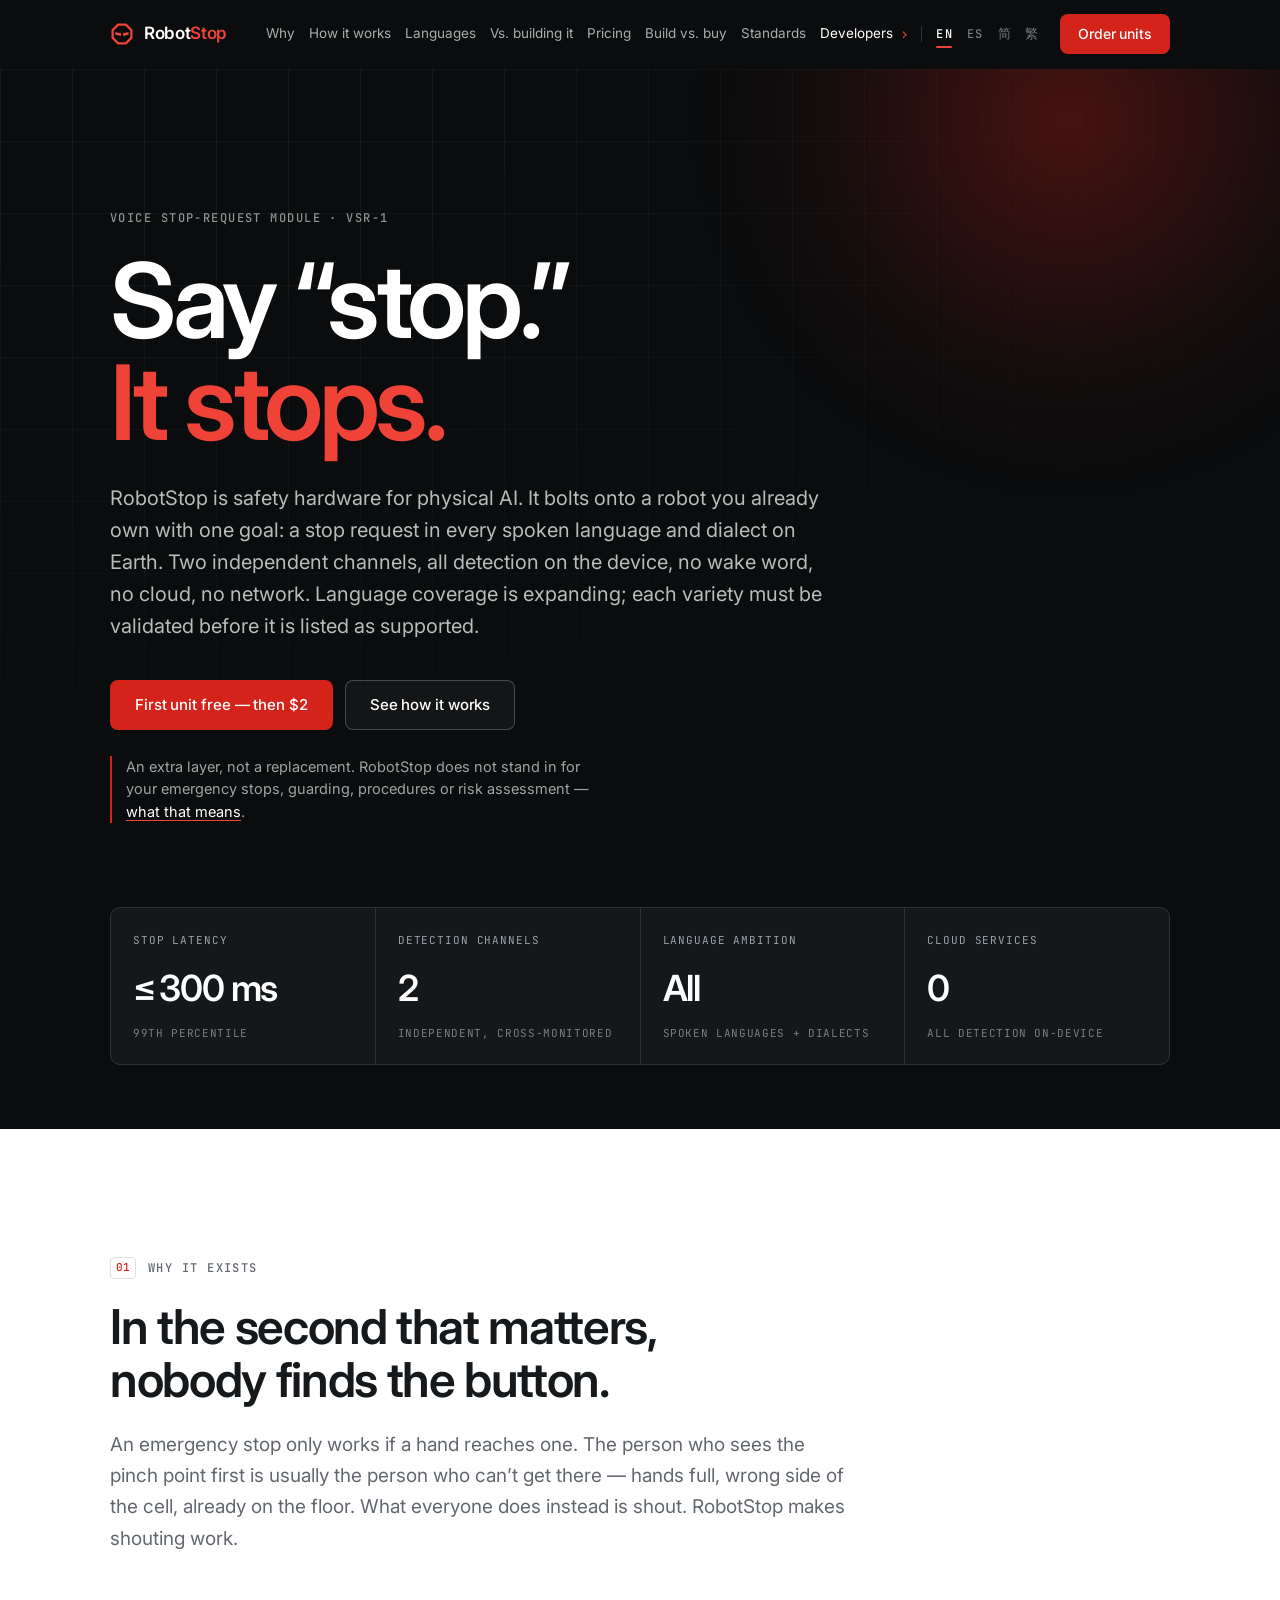
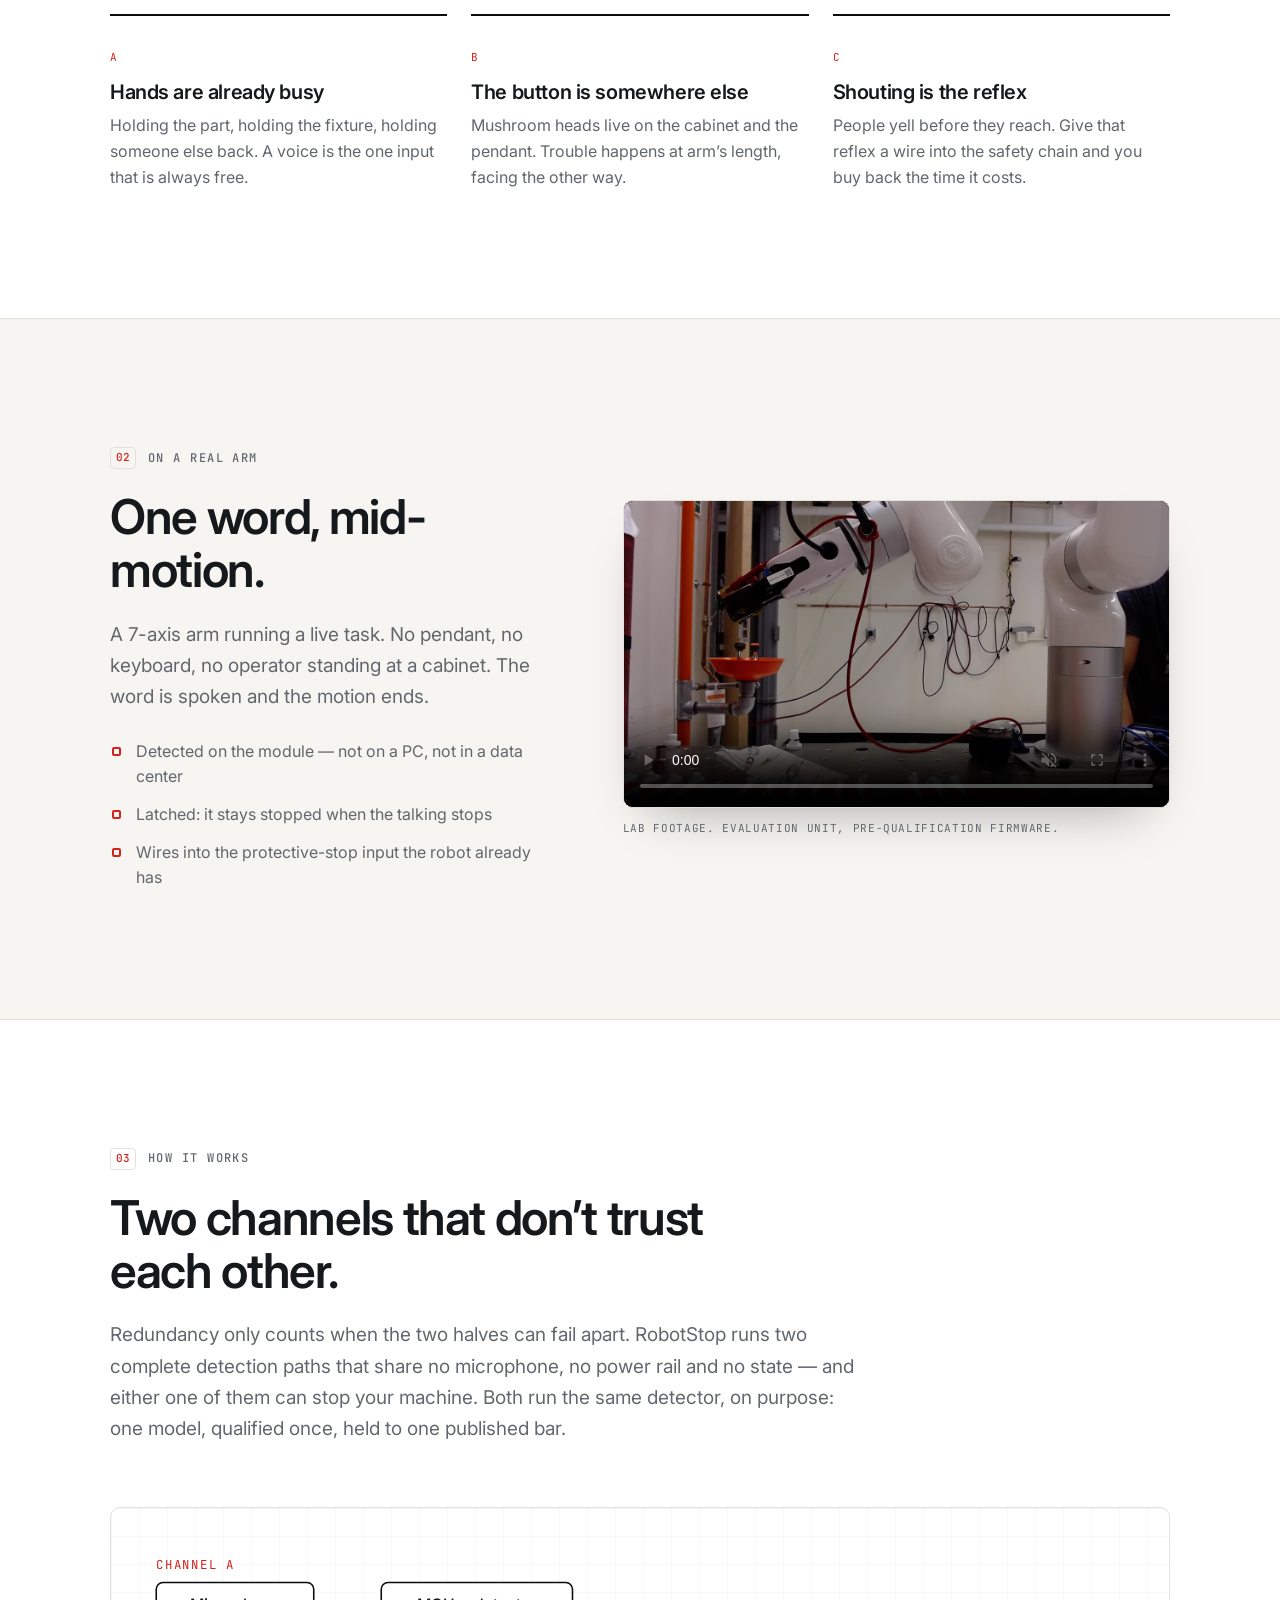
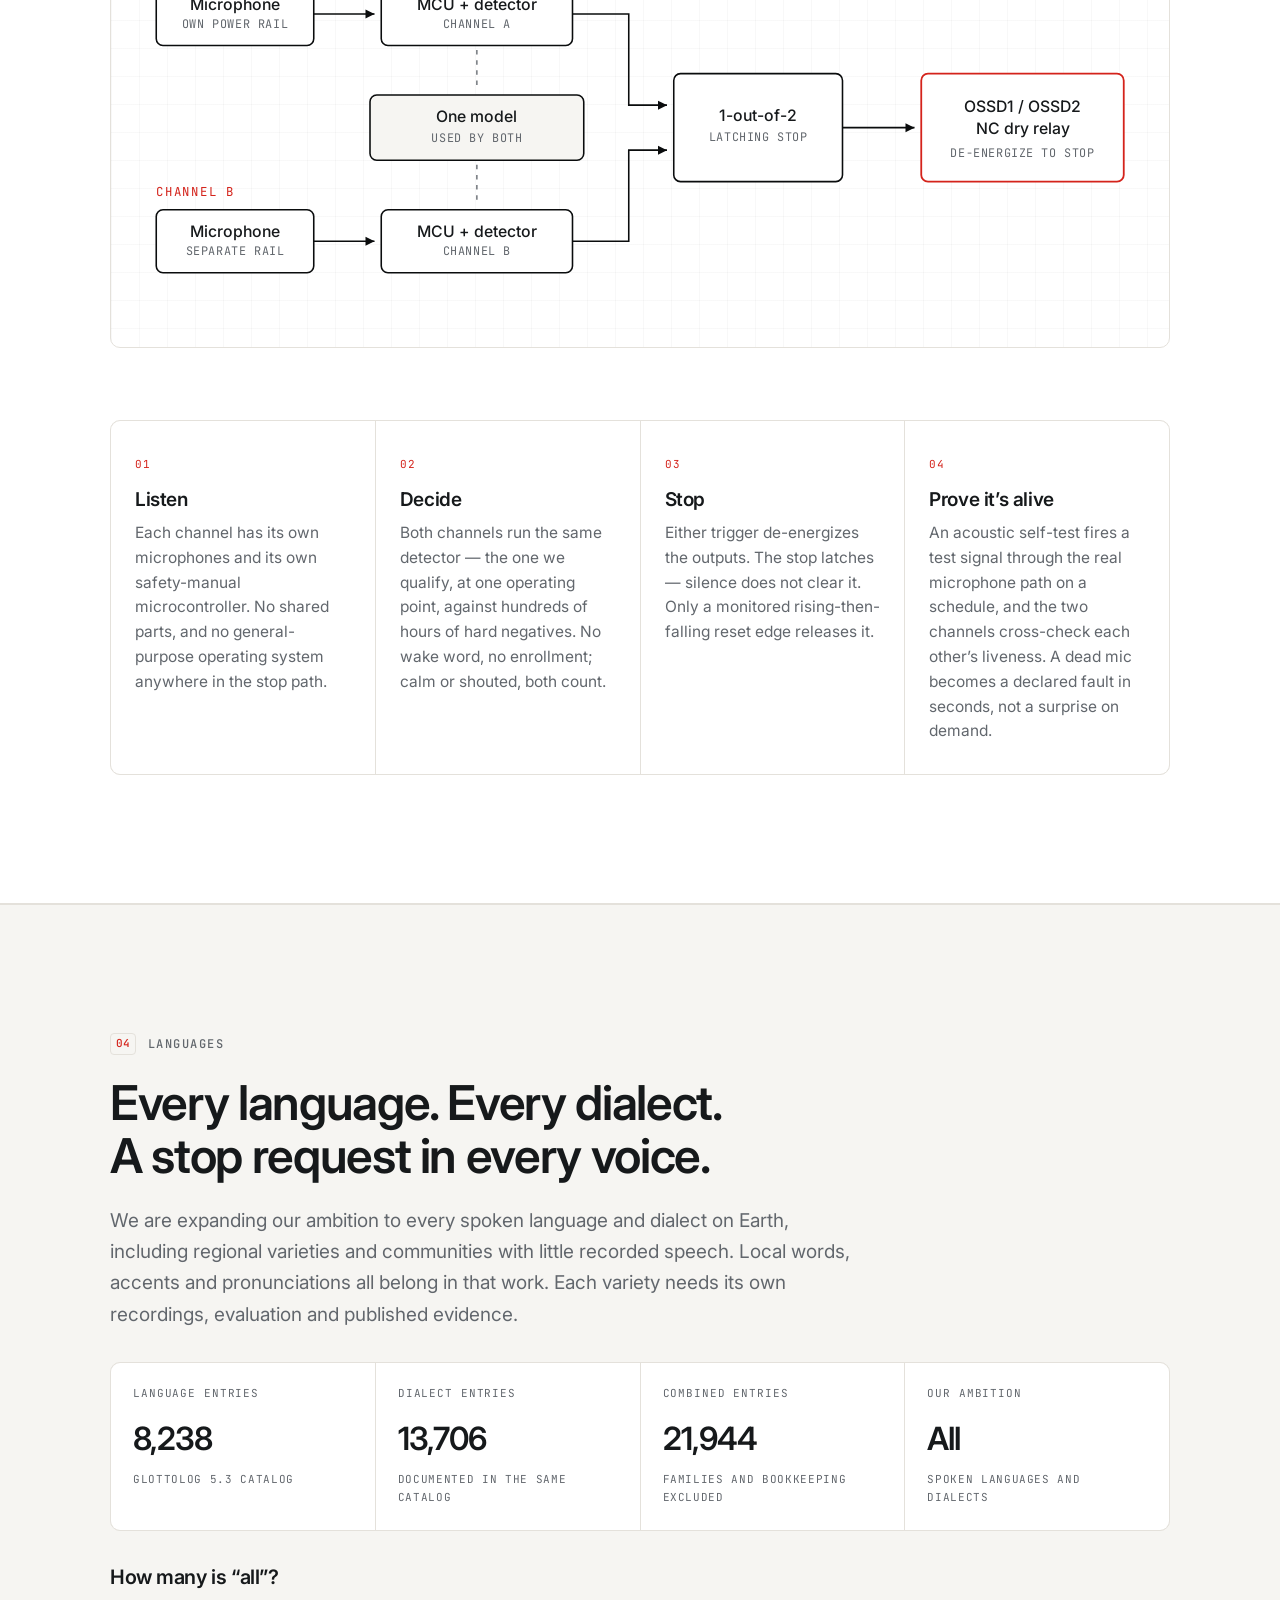
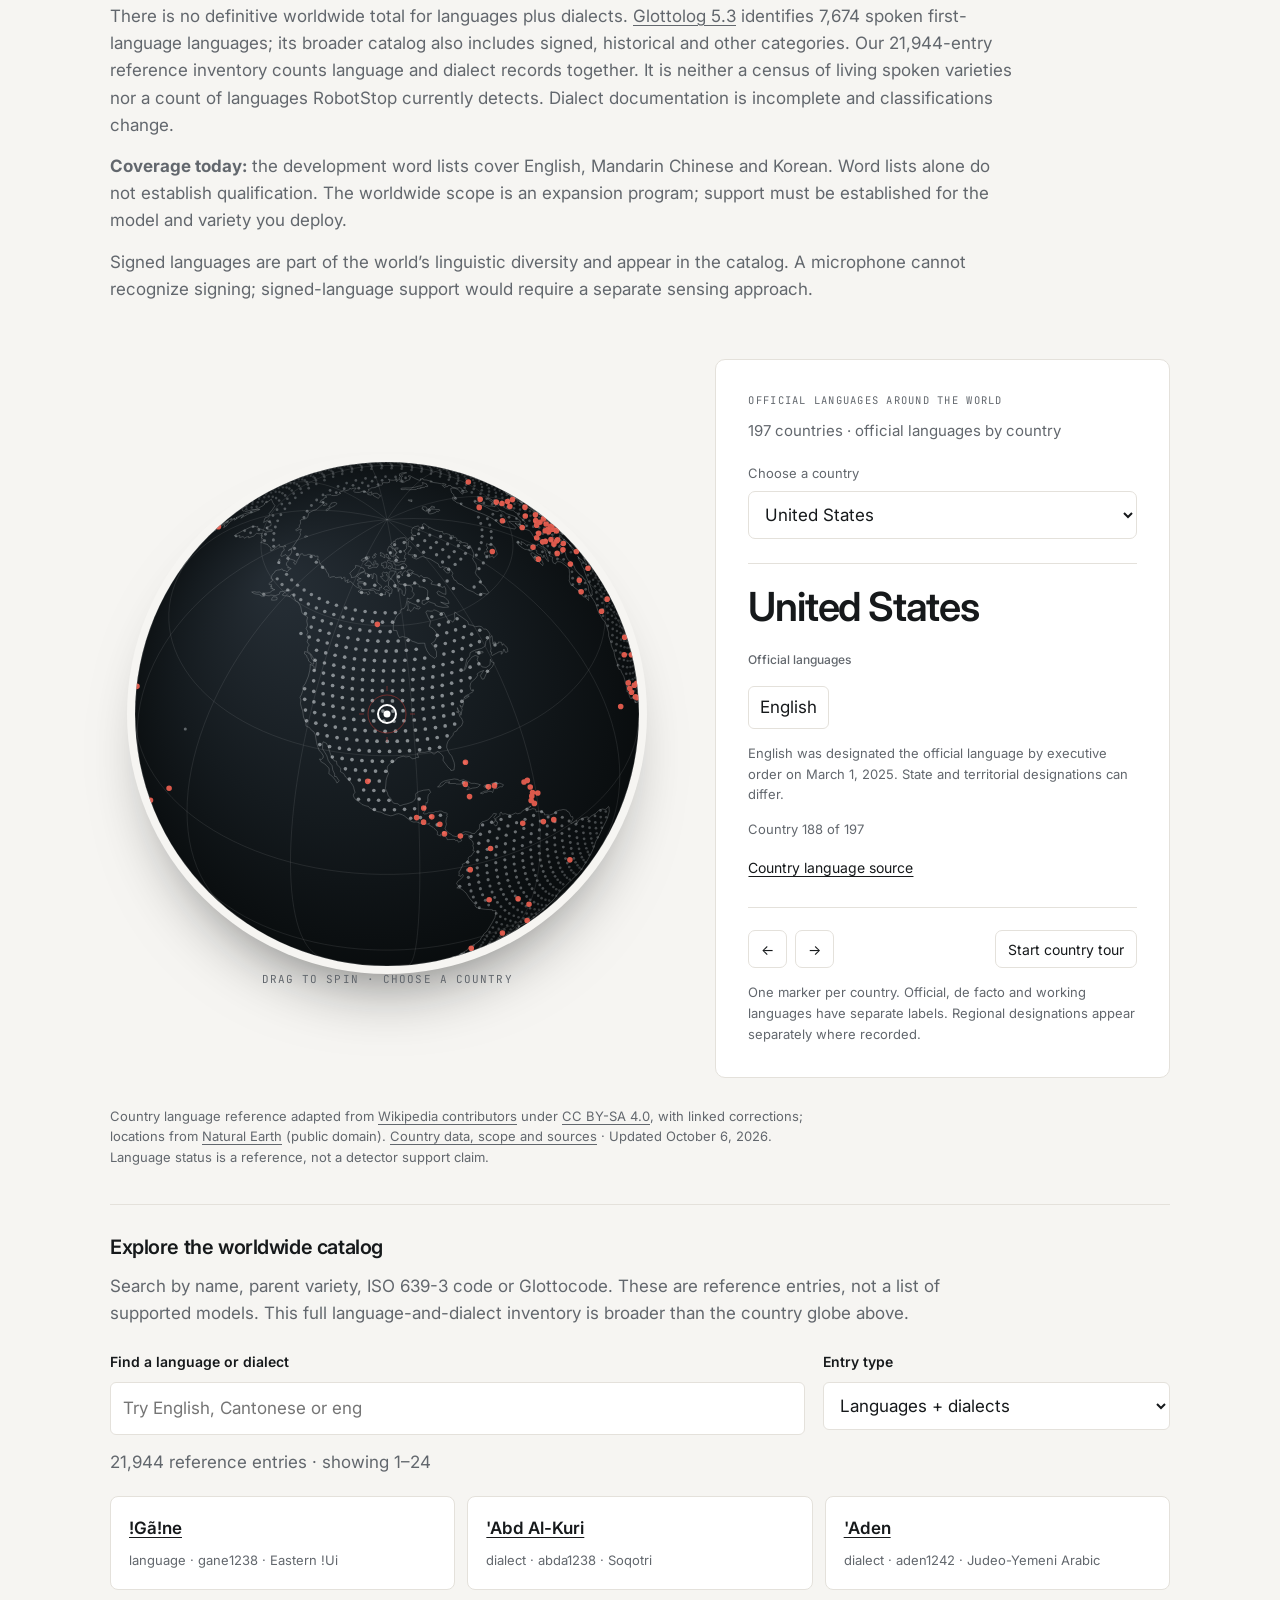
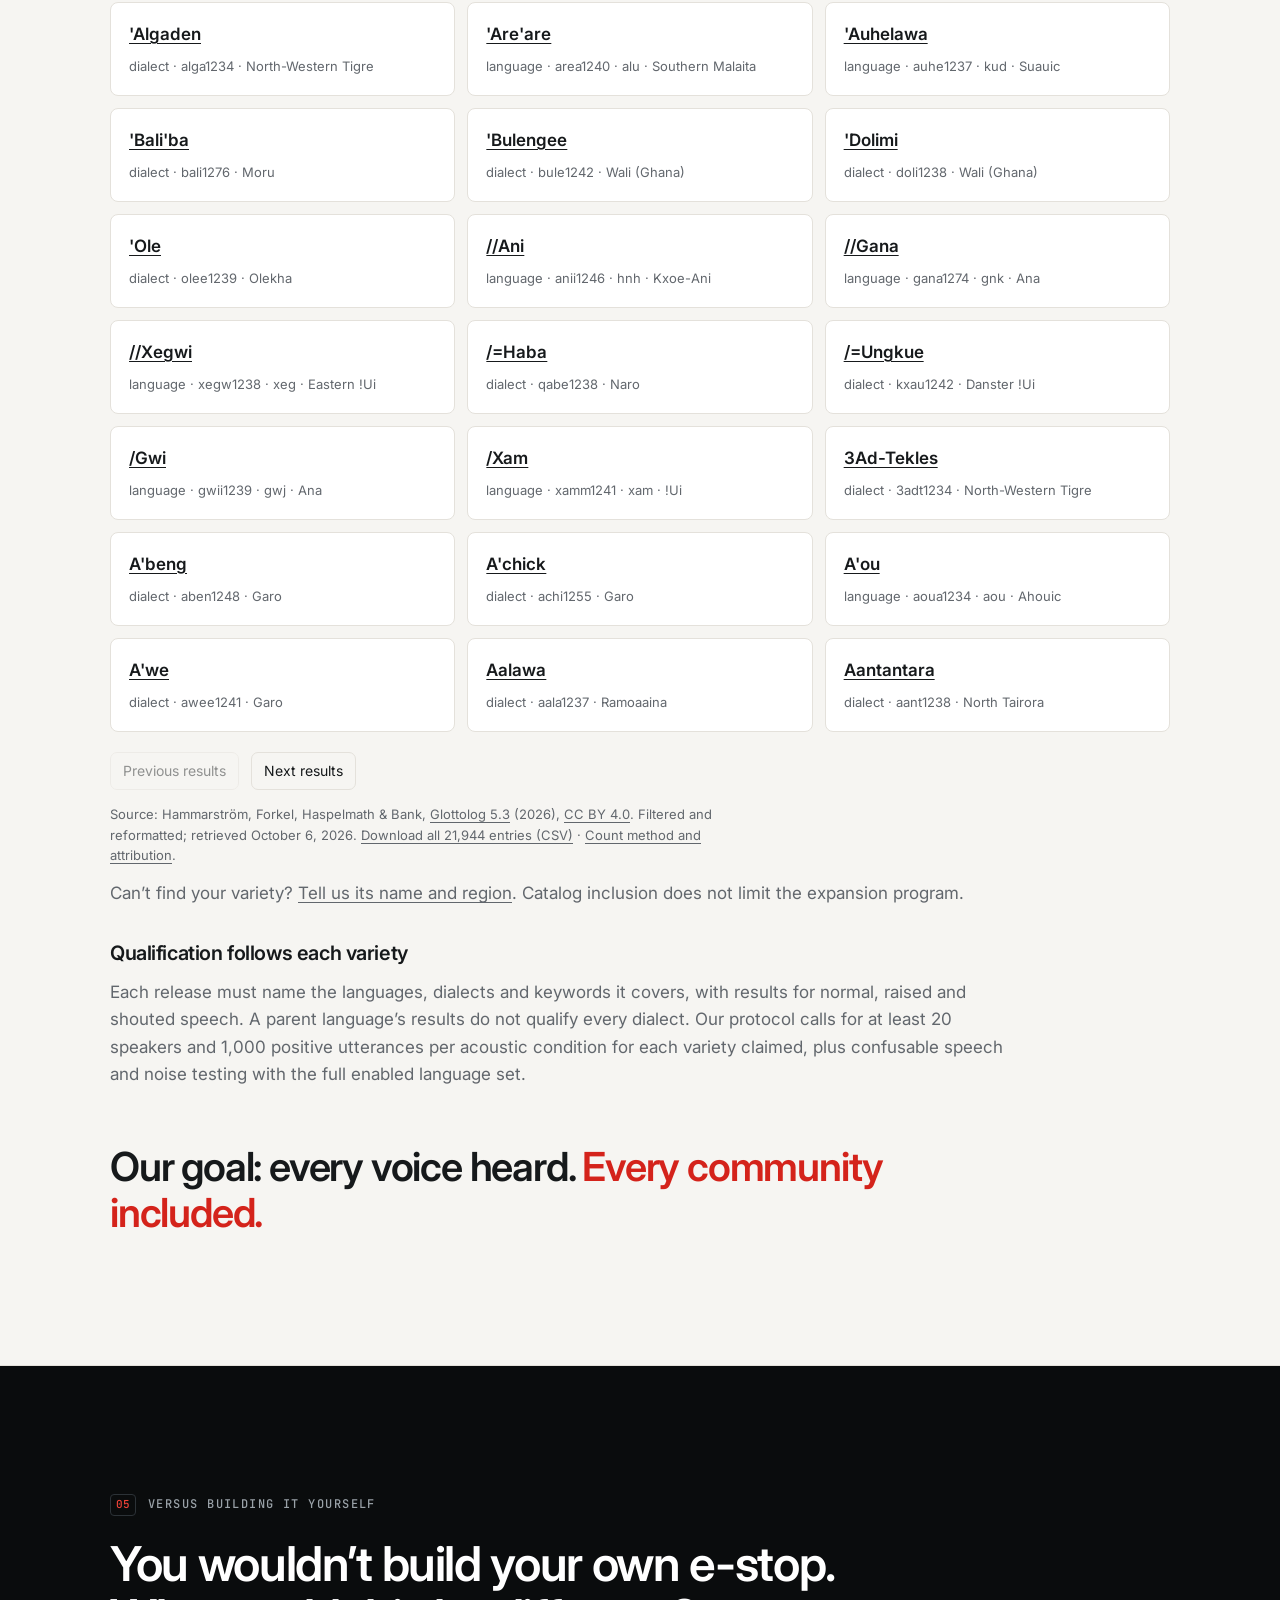
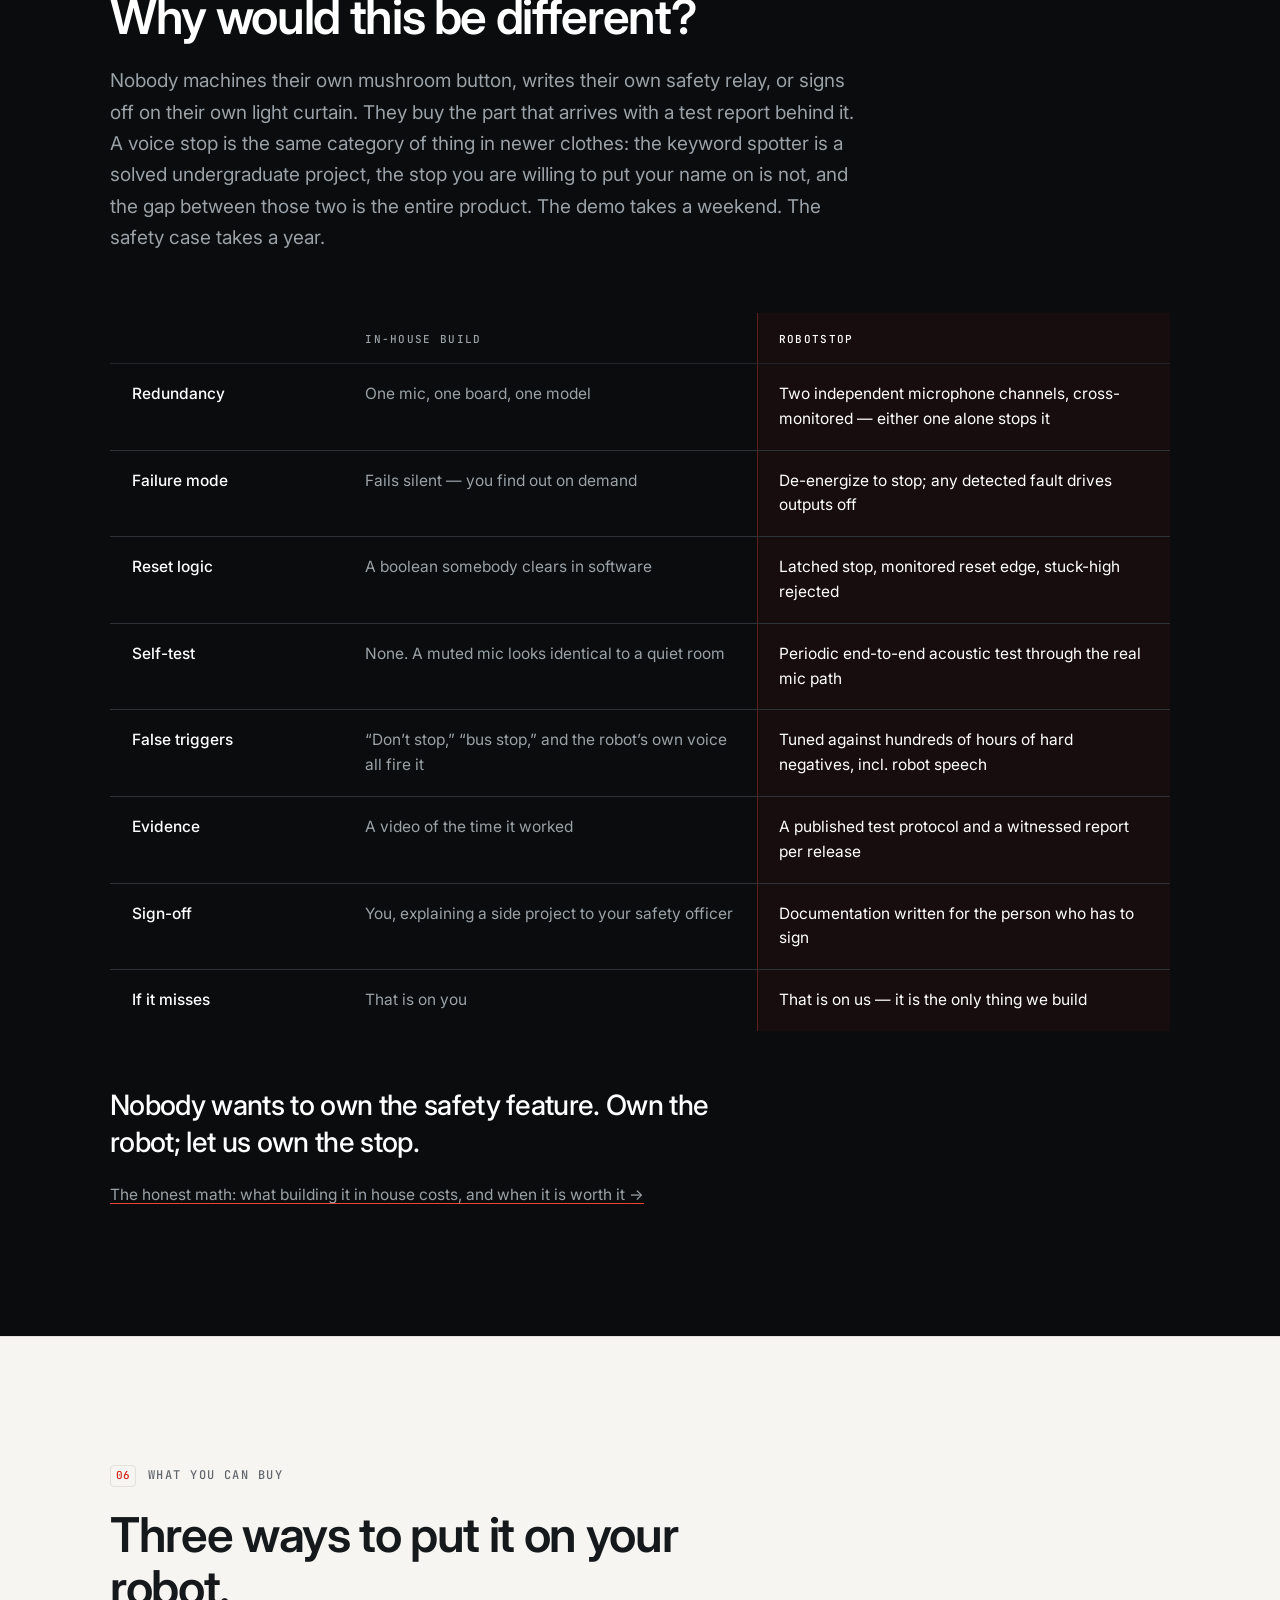
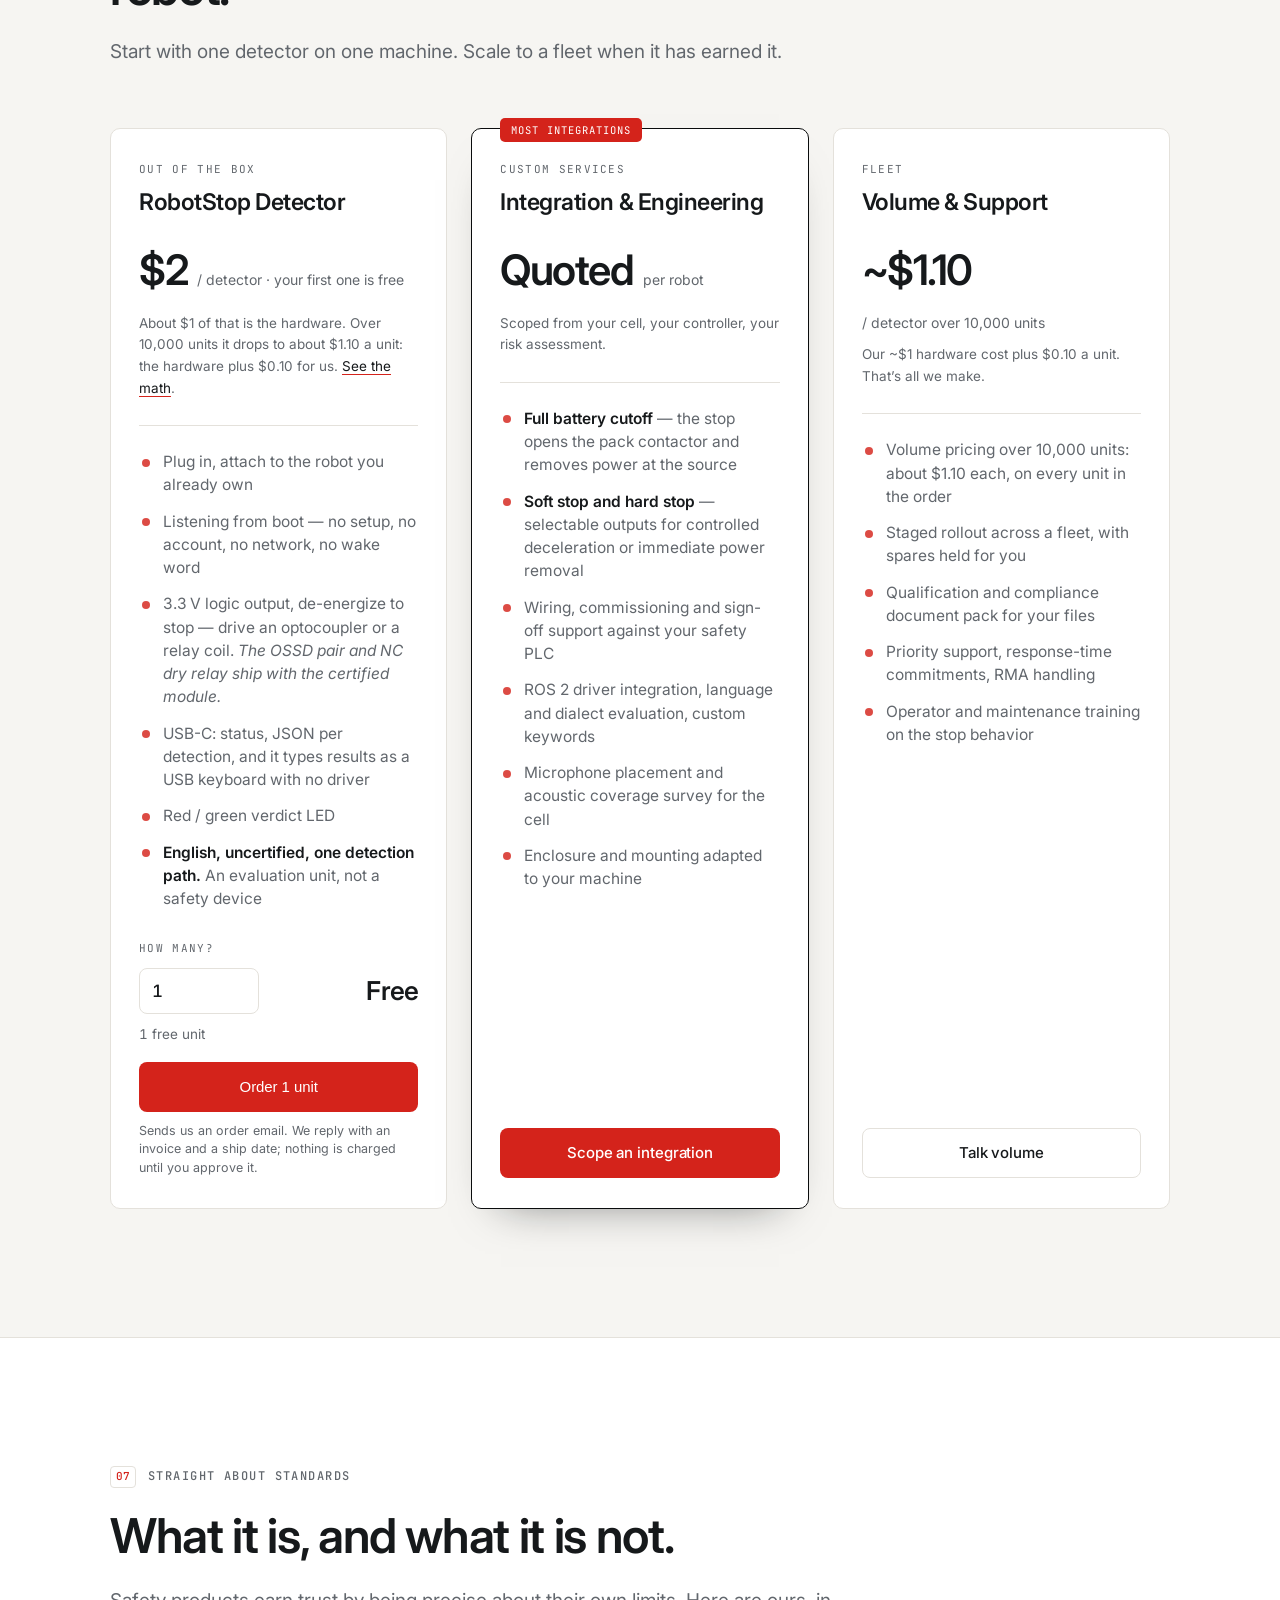
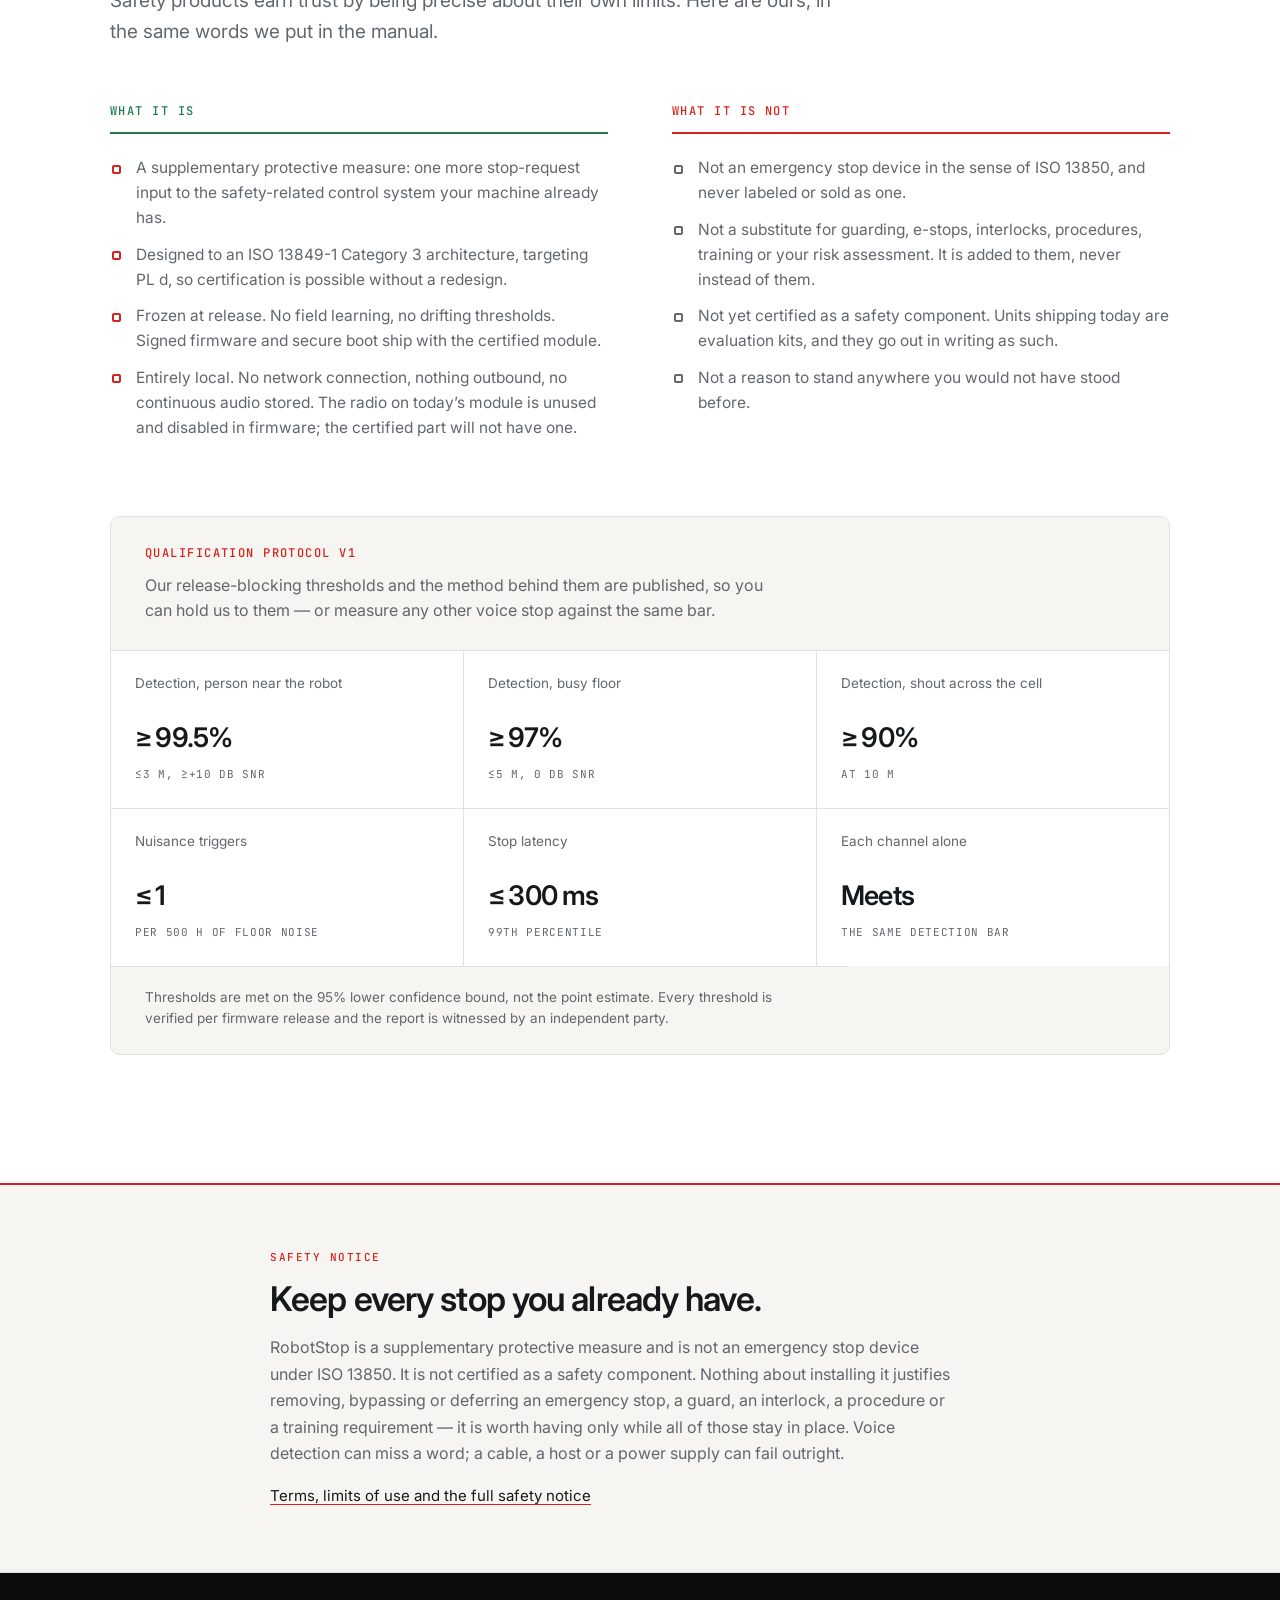
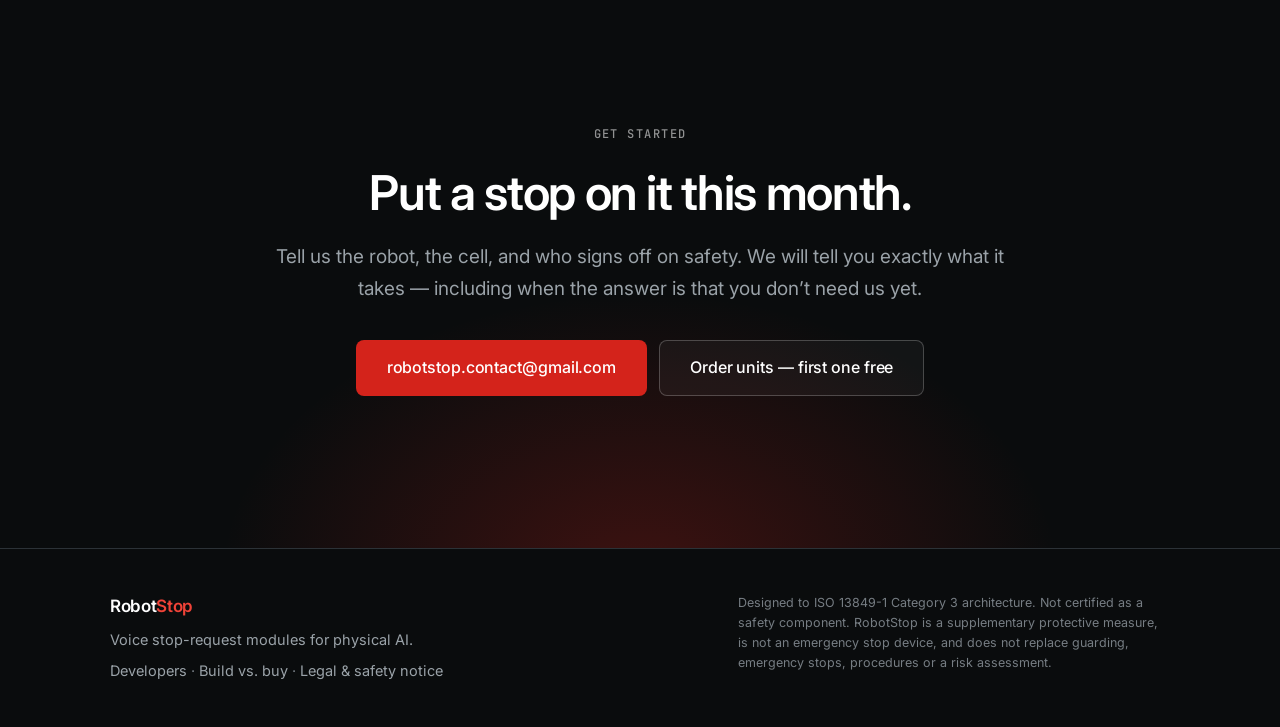
==== commit 3ef0d8cd: "Update site — 2026-10-06" ====
--- a/index.html
+++ b/index.html
@@ -13,7 +13,7 @@
 <link rel="preconnect" href="https://fonts.googleapis.com">
 <link rel="preconnect" href="https://fonts.gstatic.com" crossorigin>
 <link href="https://fonts.googleapis.com/css2?family=Inter:wght@400;500;600;700&family=JetBrains+Mono:wght@400;500&display=swap" rel="stylesheet">
-<link rel="stylesheet" href="styles.css?v=4ff5cfe155">
+<link rel="stylesheet" href="styles.css?v=461bf8aac3">
 <script src="i18n.js?v=c3d230d2d3"></script>
 </head>
 <body>
@@ -260,43 +260,50 @@
     <div class="globe-wrap" id="globe">
       <div class="globe-stage">
         <canvas id="globe-canvas" data-i18n-dynamic tabindex="0" role="img"
-                aria-label="World language and dialect globe. Recorded locations appear as markers. Use the catalog below to browse all entries."></canvas>
-        <p class="globe-hint"><span>Drag to spin &middot; tap a point</span></p>
+                aria-label="Country globe. United States: English. Enable JavaScript to explore every country."></canvas>
+        <p class="globe-hint"><span>Drag to spin &middot; choose a country</span></p>
       </div>
-
       <div class="globe-panel">
-        <p class="globe-chips-label">The full worldwide catalog</p>
-        <p class="globe-coverage" id="globe-coverage" data-i18n-dynamic>21,944 entries &middot; 8,655 with recorded locations &middot; 13,289 without coordinates</p>
-        <ul class="globe-legend" aria-label="Map legend">
-          <li><span class="legend-language" aria-hidden="true"></span>Languages</li>
-          <li><span class="legend-dialect" aria-hidden="true"></span>Dialects</li>
-          <li><span class="legend-selected" aria-hidden="true"></span>Selected</li>
-        </ul>
-        <div class="globe-read" aria-live="polite" aria-atomic="true">
-          <p class="globe-tier" id="globe-tier" data-i18n-dynamic>Reference catalog</p>
-          <p class="globe-country" id="globe-country" data-i18n-dynamic>Explore a language or dialect</p>
-          <p class="globe-word is-catalog-name" id="globe-word" data-i18n-dynamic>Every voice</p>
-          <p class="globe-meta" id="globe-language" data-i18n-dynamic>Enable JavaScript to explore the globe, or download the catalog below.</p>
+        <p class="globe-chips-label">Official languages around the world</p>
+        <p class="globe-coverage" id="globe-coverage" data-i18n-dynamic>197 countries &middot; official languages by country</p>
+        <label class="country-picker-label" for="globe-country-select">Choose a country</label>
+        <select id="globe-country-select" class="country-picker" data-i18n-dynamic disabled>
+          <option value="US">United States</option>
+        </select>
+        <div class="globe-read country-read" aria-live="polite" aria-atomic="true">
+          <h3 class="country-name" id="globe-country" data-i18n-dynamic>United States</h3>
+          <div id="globe-language-groups" class="country-language-groups" data-i18n-dynamic>
+            <div><h4>Official languages</h4><ul class="country-language-list"><li>English</li></ul></div>
+          </div>
+          <p class="globe-note" id="globe-notes" data-i18n-dynamic></p>
           <p class="globe-position" id="globe-position" data-i18n-dynamic></p>
         </div>
-        <p class="globe-source"><a id="globe-source" data-i18n-dynamic href="https://glottolog.org/">View the source catalog</a></p>
+        <details class="country-regional" id="globe-regional" hidden>
+          <summary>Regional designations in the reference</summary>
+          <ul id="globe-regional-list" lang="en" data-i18n-dynamic></ul>
+        </details>
+        <p class="globe-source"><a id="globe-source" data-i18n-dynamic href="country-languages.json">Country language source</a></p>
         <div class="globe-controls">
-          <button type="button" class="globe-btn" id="globe-prev" aria-label="Previous catalog entry" disabled>&#8592;</button>
-          <button type="button" class="globe-btn" id="globe-next" aria-label="Next catalog entry" disabled>&#8594;</button>
-          <button type="button" class="globe-btn globe-btn-wide" id="globe-tour" data-i18n-dynamic aria-pressed="true" disabled>Pause tour</button>
+          <button type="button" class="globe-btn" id="globe-prev" aria-label="Previous country" disabled>&#8592;</button>
+          <button type="button" class="globe-btn" id="globe-next" aria-label="Next country" disabled>&#8594;</button>
+          <button type="button" class="globe-btn globe-btn-wide" id="globe-tour" data-i18n-dynamic aria-pressed="false" disabled>Start country tour</button>
         </div>
-        <p class="globe-note">Arrows browse every entry. The tour visits mapped locations.
-          Entries without coordinates can still be selected; their location is shown as unknown.
-          Markers show representative locations and may overlap.</p>
-        <a class="globe-search-link" href="#language-catalog">Search all languages and dialects &darr;</a>
+        <p class="globe-note">One marker per country. Official, de facto and working languages have
+          separate labels. Regional designations appear separately where recorded.</p>
       </div>
     </div>
+    <p class="catalog-source country-attribution">Country language reference adapted from
+      <a href="https://en.wikipedia.org/w/index.php?title=List_of_official_languages_by_country_and_territory&amp;oldid=1377657223">Wikipedia contributors</a>
+      under <a href="https://creativecommons.org/licenses/by-sa/4.0/">CC BY-SA 4.0</a>, with linked corrections;
+      locations from <a href="https://www.naturalearthdata.com/about/terms-of-use/">Natural Earth</a> (public domain).
+      <a href="country-languages.json" download>Country data, scope and sources</a> &middot; Updated October 6, 2026.
+      Language status is a reference, not a detector support claim.</p>
 
     <div class="language-catalog" id="language-catalog">
       <h3>Explore the worldwide catalog</h3>
       <p>Search by name, parent variety, ISO 639-3 code or Glottocode. These are reference
-        entries, not a list of supported models. A location is a representative point,
-        not a language boundary. Varieties without coordinates remain searchable.</p>
+        entries, not a list of supported models. This full language-and-dialect inventory
+        is broader than the country globe above.</p>
       <div class="catalog-filters" id="catalog-filters" hidden>
         <div><label for="language-search">Find a language or dialect</label>
           <input type="search" id="language-search" placeholder="Try English, Cantonese or eng" aria-controls="catalog-results" autocomplete="off"></div>
@@ -587,9 +594,10 @@
 </footer>
 
 <script src="globe-land.js?v=3cd4155b97" defer></script>
+<script src="country-languages.js?v=ccd7e256e4" defer></script>
+<script src="globe.js?v=1b08f63696" defer></script>
 <script src="language-catalog.js?v=98963e0c17" defer></script>
-<script src="globe.js?v=93bf958b9d" defer></script>
-<script src="languages.js?v=e50de3b28c" defer></script>
+<script src="languages.js?v=440882dce4" defer></script>
 <script src="main.js?v=5ee04a7774" defer></script>
 <script src="order.js?v=08d0ecc517" defer></script>
 </body>
--- a/styles.css
+++ b/styles.css
@@ -1373,6 +1373,20 @@
 .globe-hint { white-space: nowrap; }
 .globe-meta { overflow-wrap: anywhere; }
 .globe-controls .globe-btn-wide { height: auto; min-height: 38px; }
+.country-picker-label { display: block; margin: 20px 0 8px; font-size: 13px; color: var(--muted); }
+.country-picker { width: 100%; padding: 12px; border: 1px solid var(--line); border-radius: 7px; background: var(--paper); color: var(--text); font: inherit; }
+.country-read { margin-top: 24px; }
+.country-name { font-size: clamp(28px, 4vw, 40px); line-height: 1.15; letter-spacing: -.03em; overflow-wrap: anywhere; }
+.country-language-groups > div { margin-top: 20px; }
+.country-language-groups h4 { font-size: 12px; color: var(--muted); font-weight: 500; }
+.country-language-list { display: flex; flex-wrap: wrap; gap: 8px; margin-top: 10px; max-height: 280px; overflow-y: auto; }
+.country-language-list li { padding: 7px 11px; border: 1px solid var(--line); border-radius: 6px; font-size: 17px; overflow-wrap: anywhere; }
+.country-regional { margin-top: 20px; color: var(--muted); font-size: 13px; }
+.country-regional summary { cursor: pointer; }
+.country-regional ul { margin-top: 12px; max-height: 220px; overflow-y: auto; }
+.country-regional li { padding: 5px 0; }
+.country-attribution { max-width: 90ch; margin-top: 28px; color: var(--muted); }
+.country-attribution a { text-decoration: underline; text-underline-offset: 3px; }
 .catalog-filters[hidden], .catalog-pagination[hidden] { display: none; }
 @media (max-width: 900px) { .catalog-results { grid-template-columns: repeat(2, minmax(0, 1fr)); } }
 @media (max-width: 520px) { .catalog-filters, .catalog-results { grid-template-columns: 1fr; } }
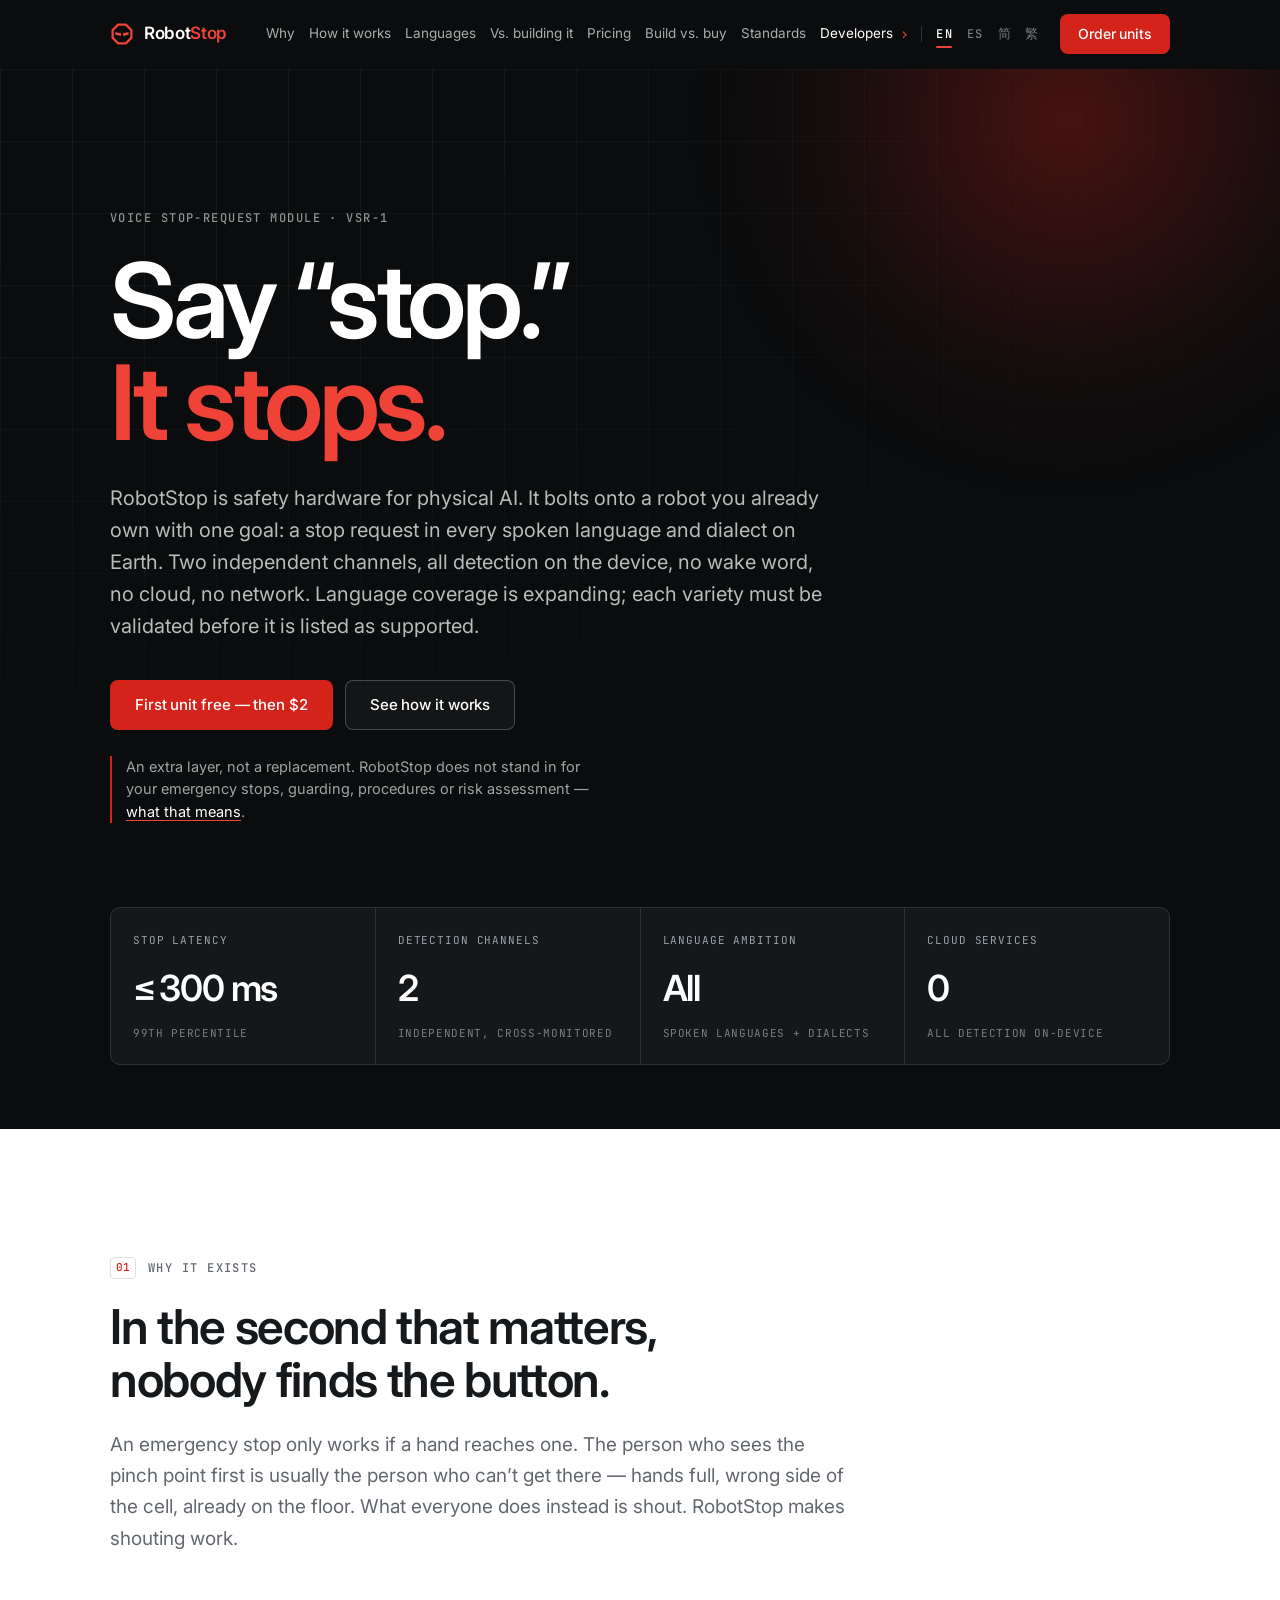
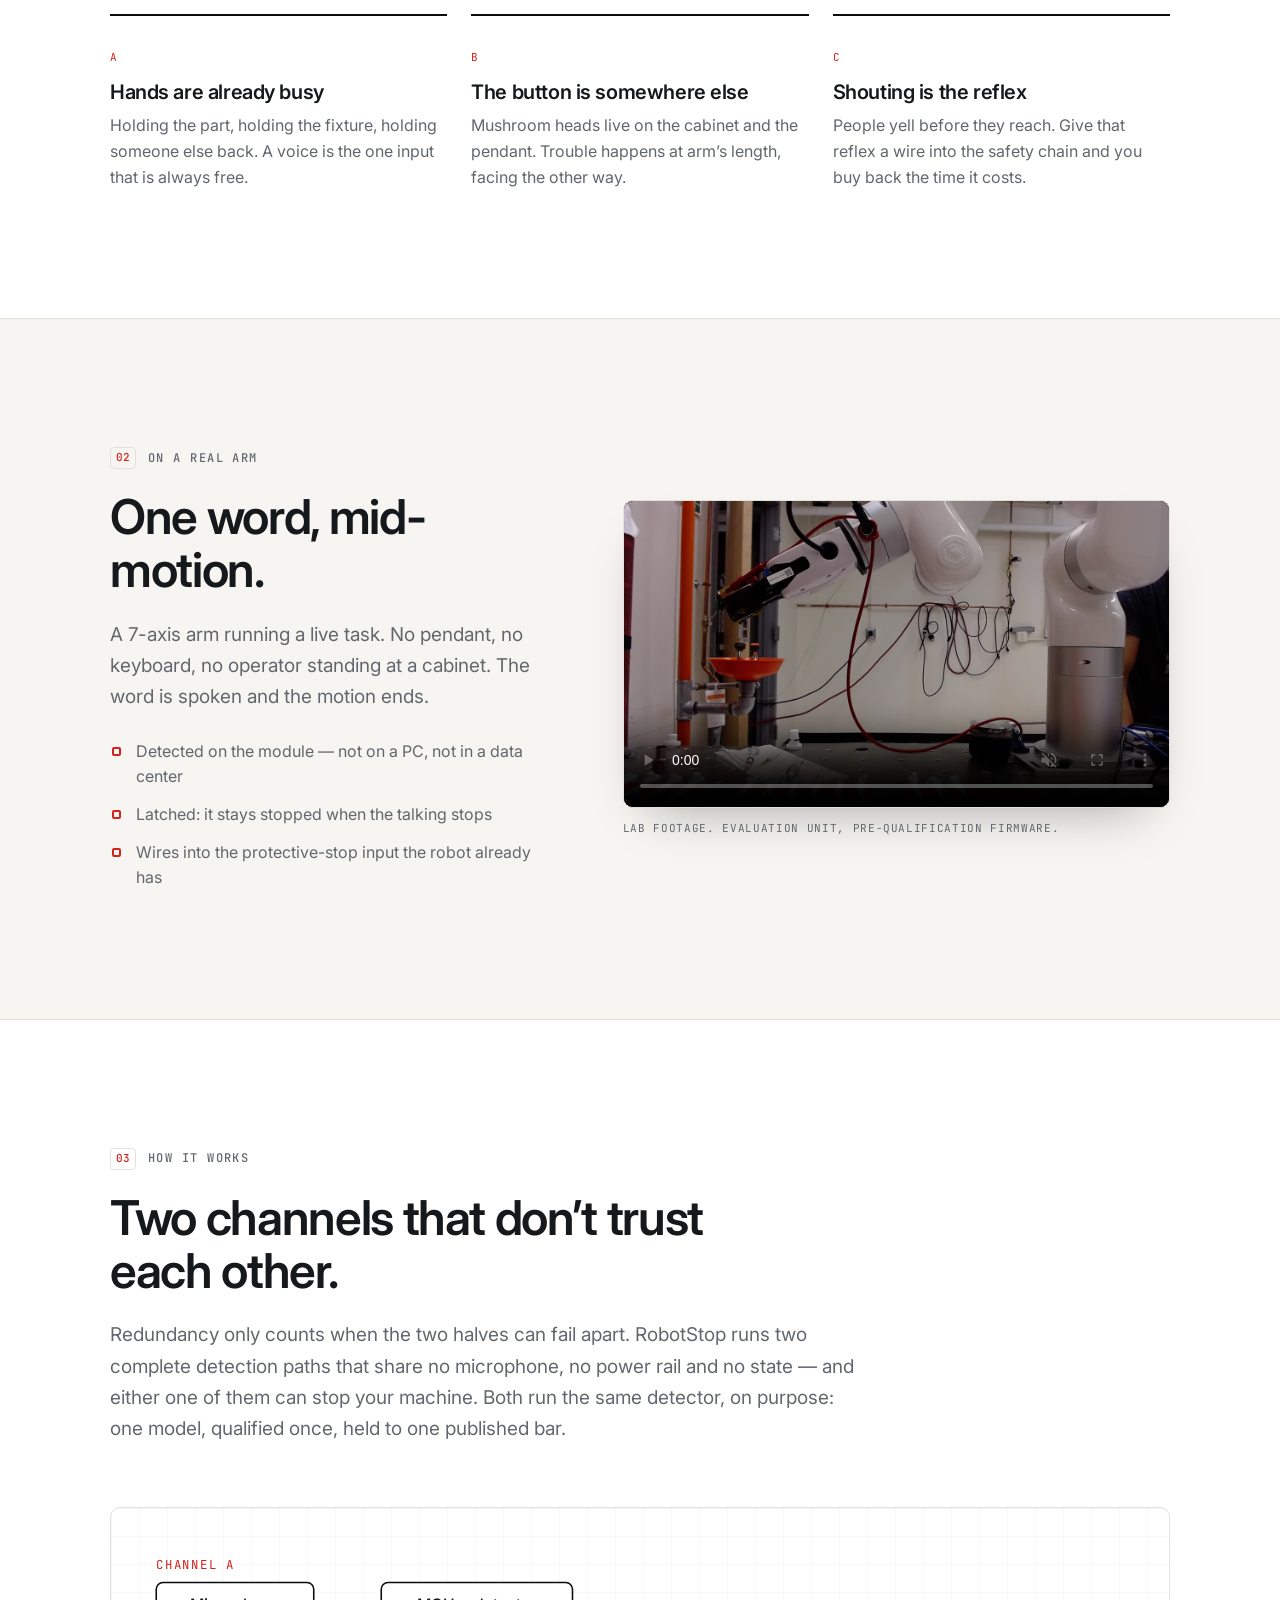
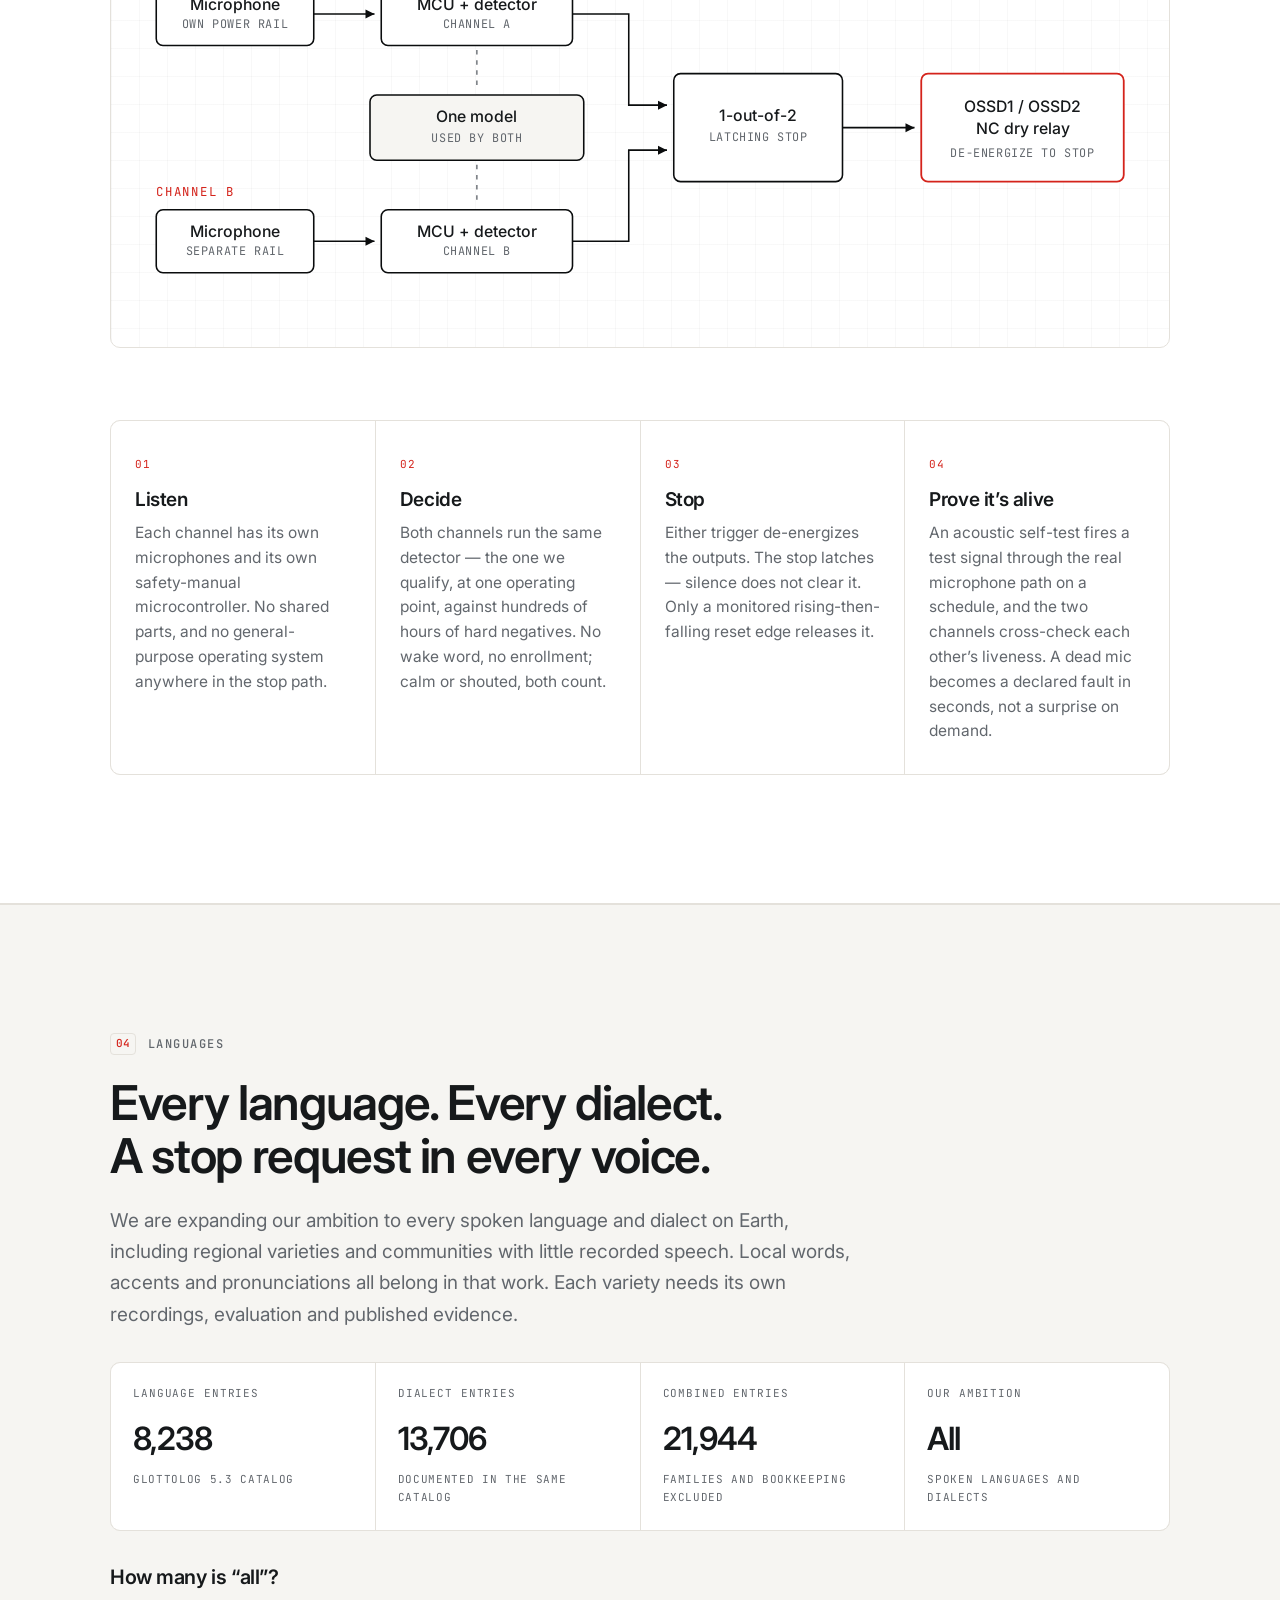
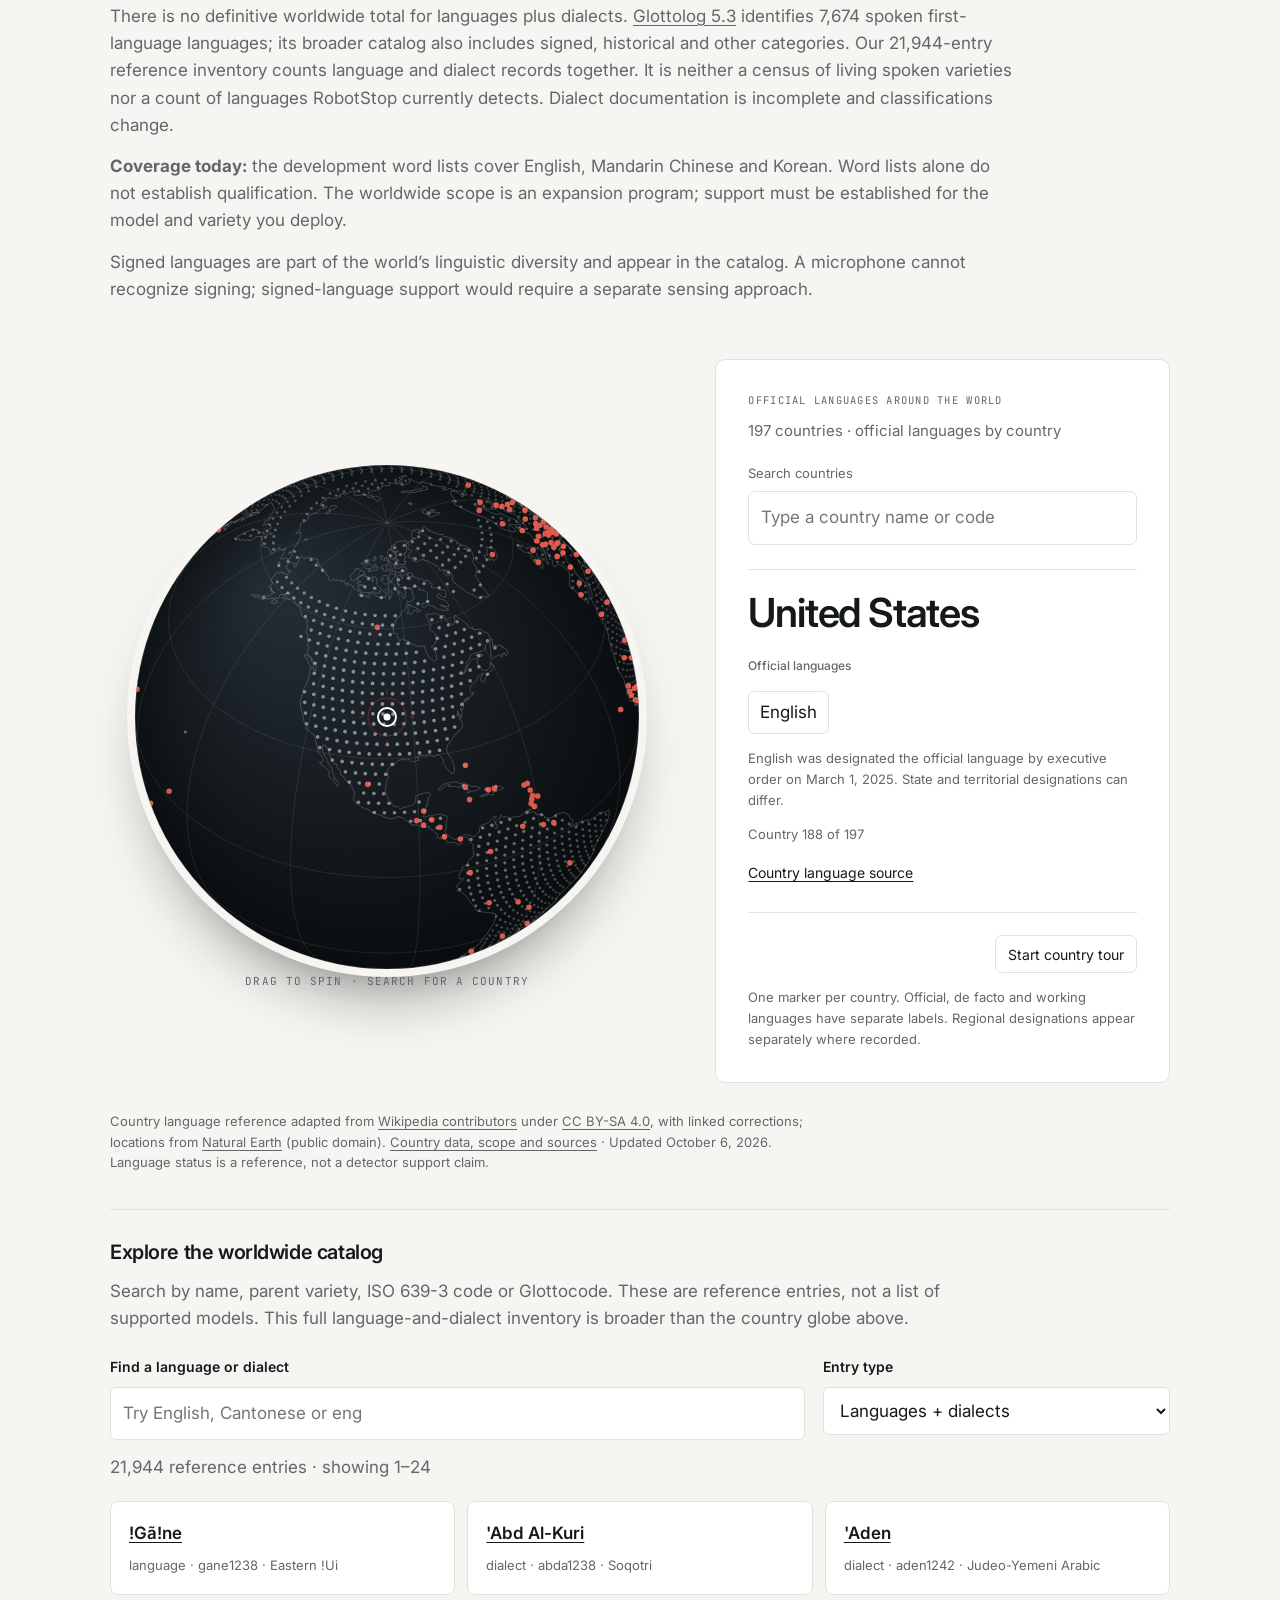
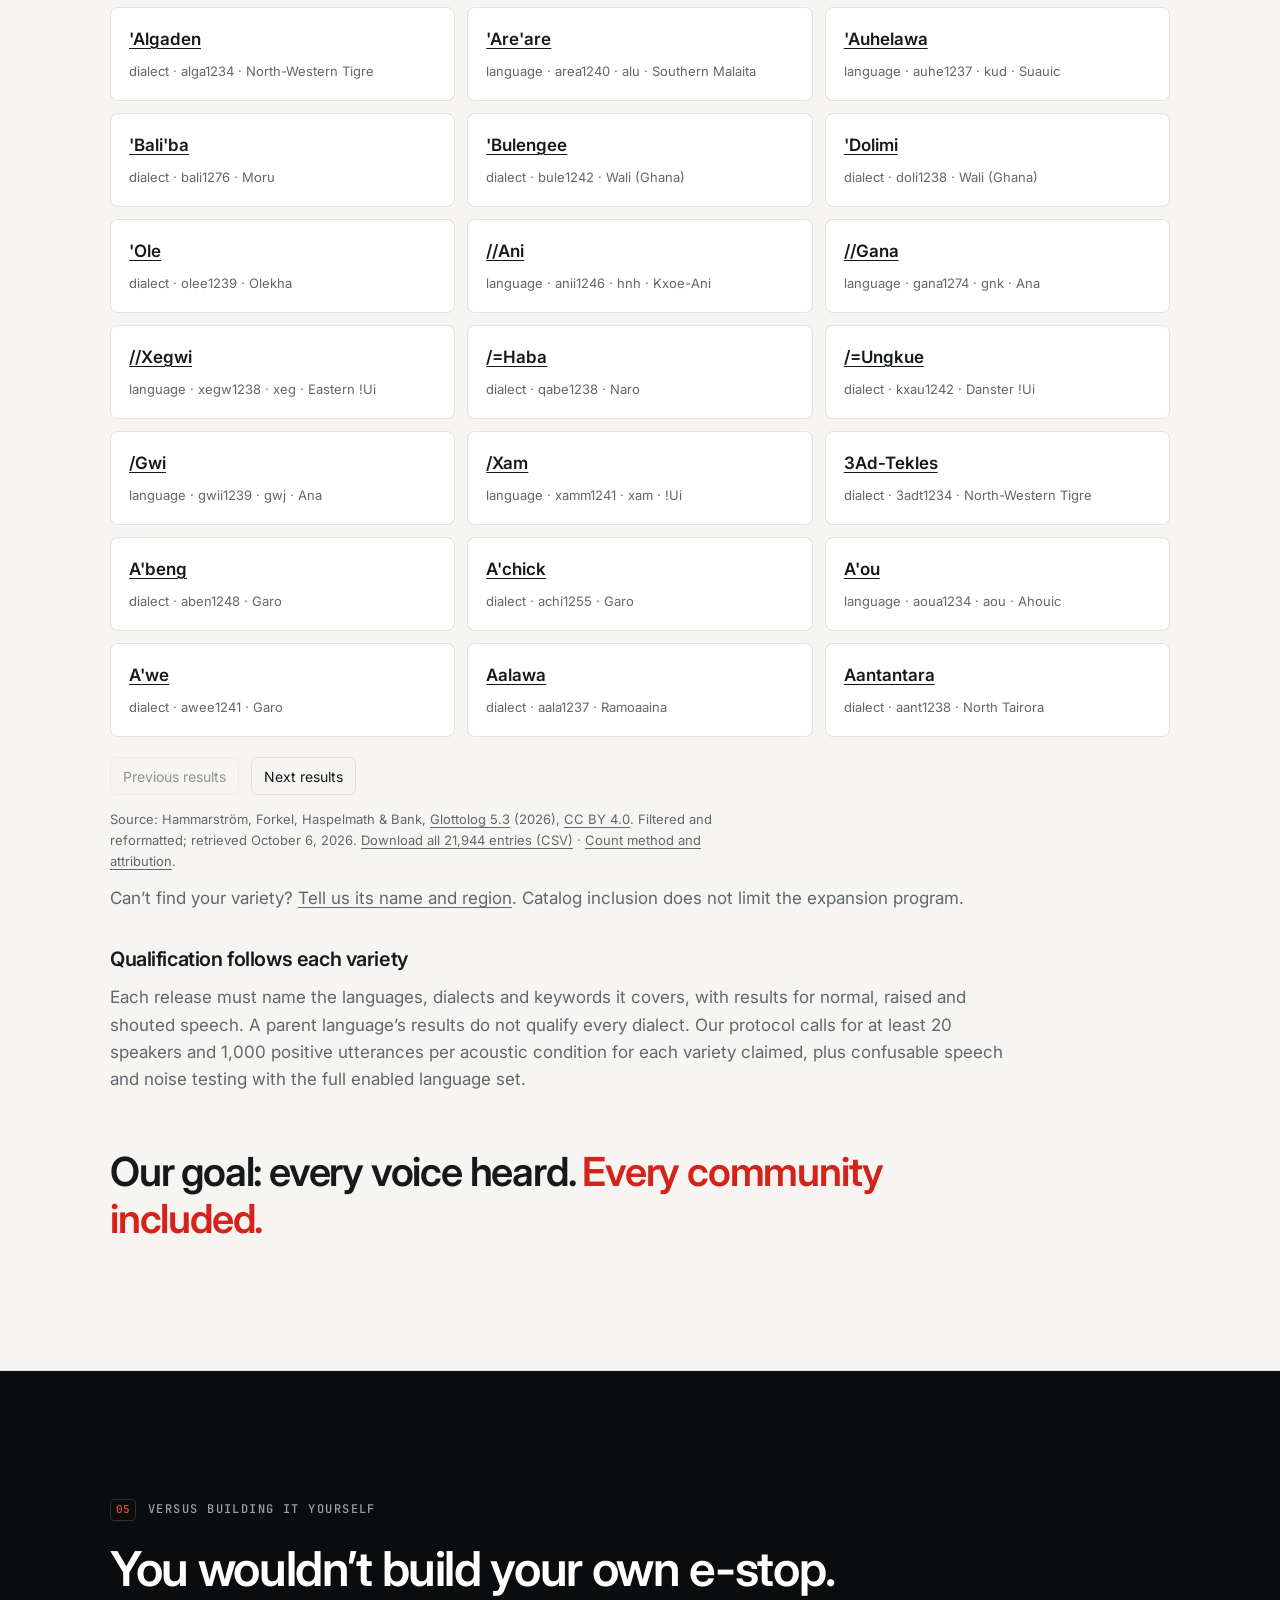
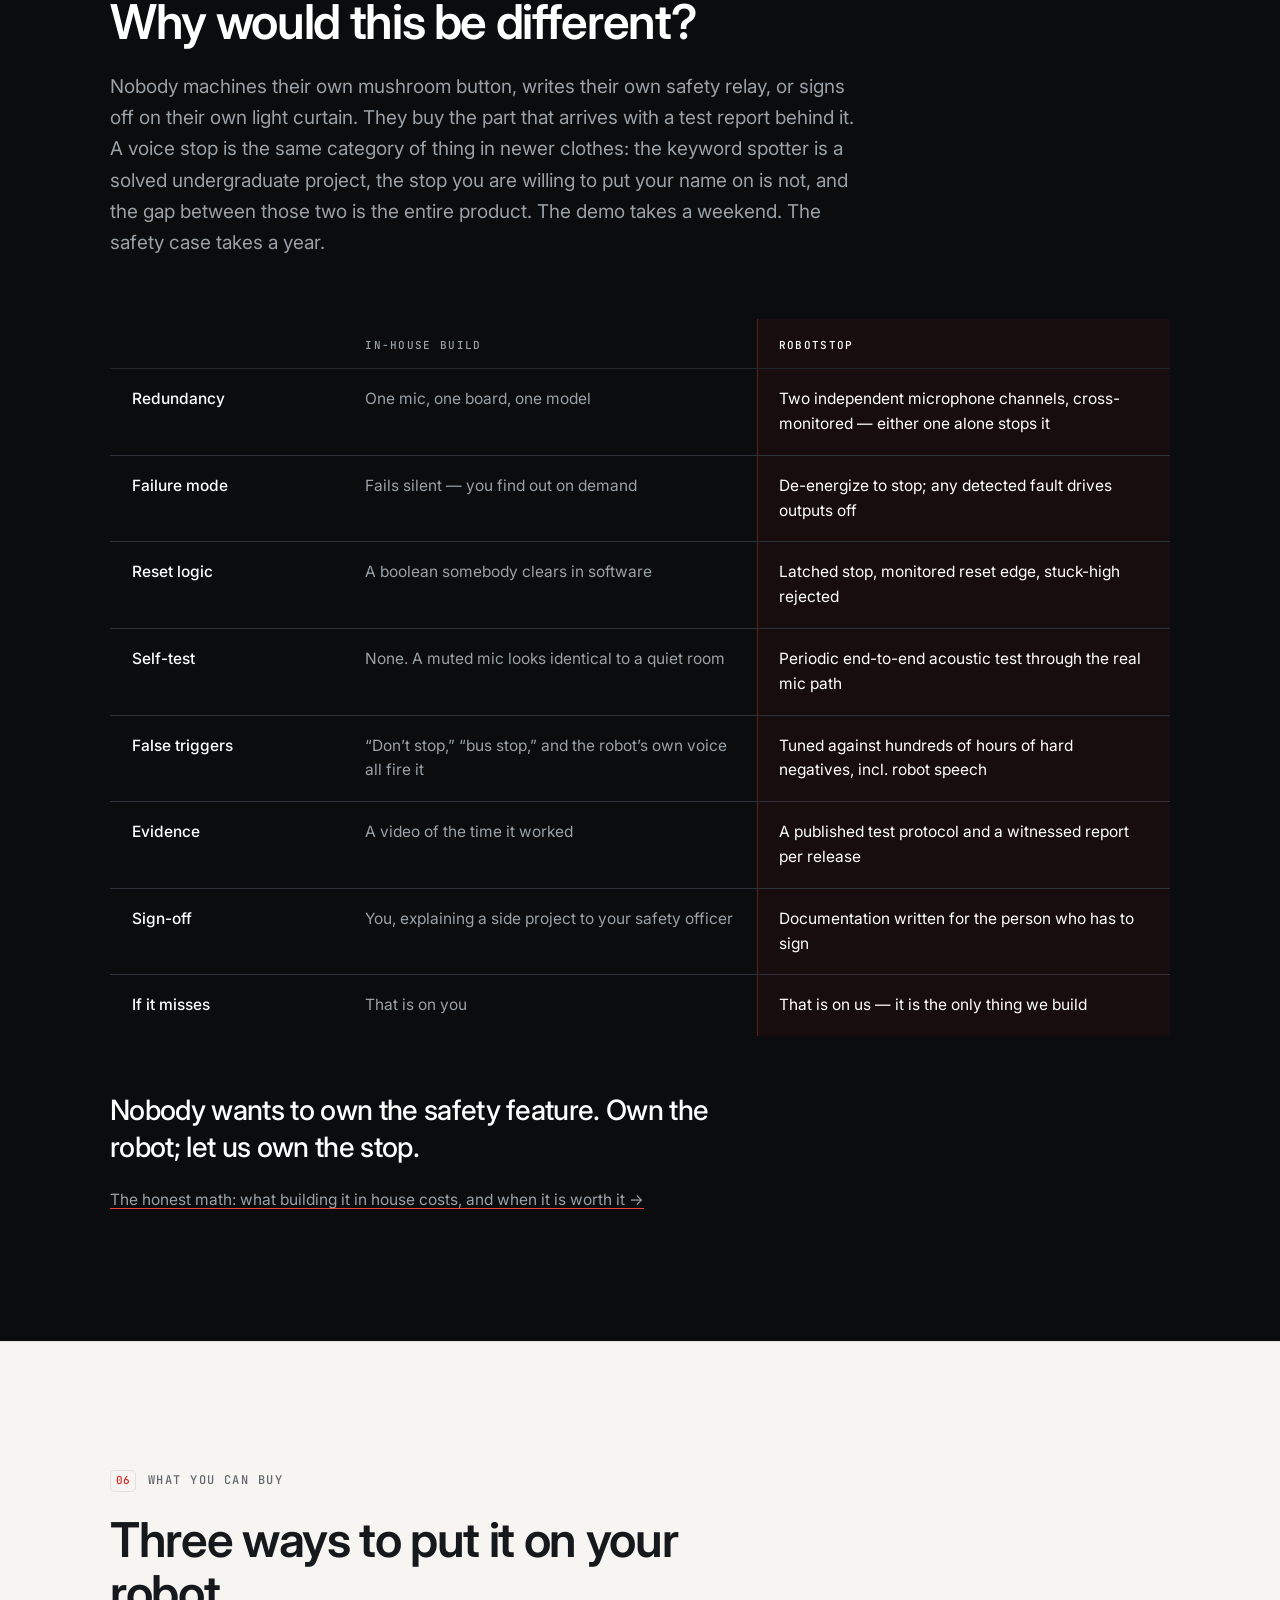
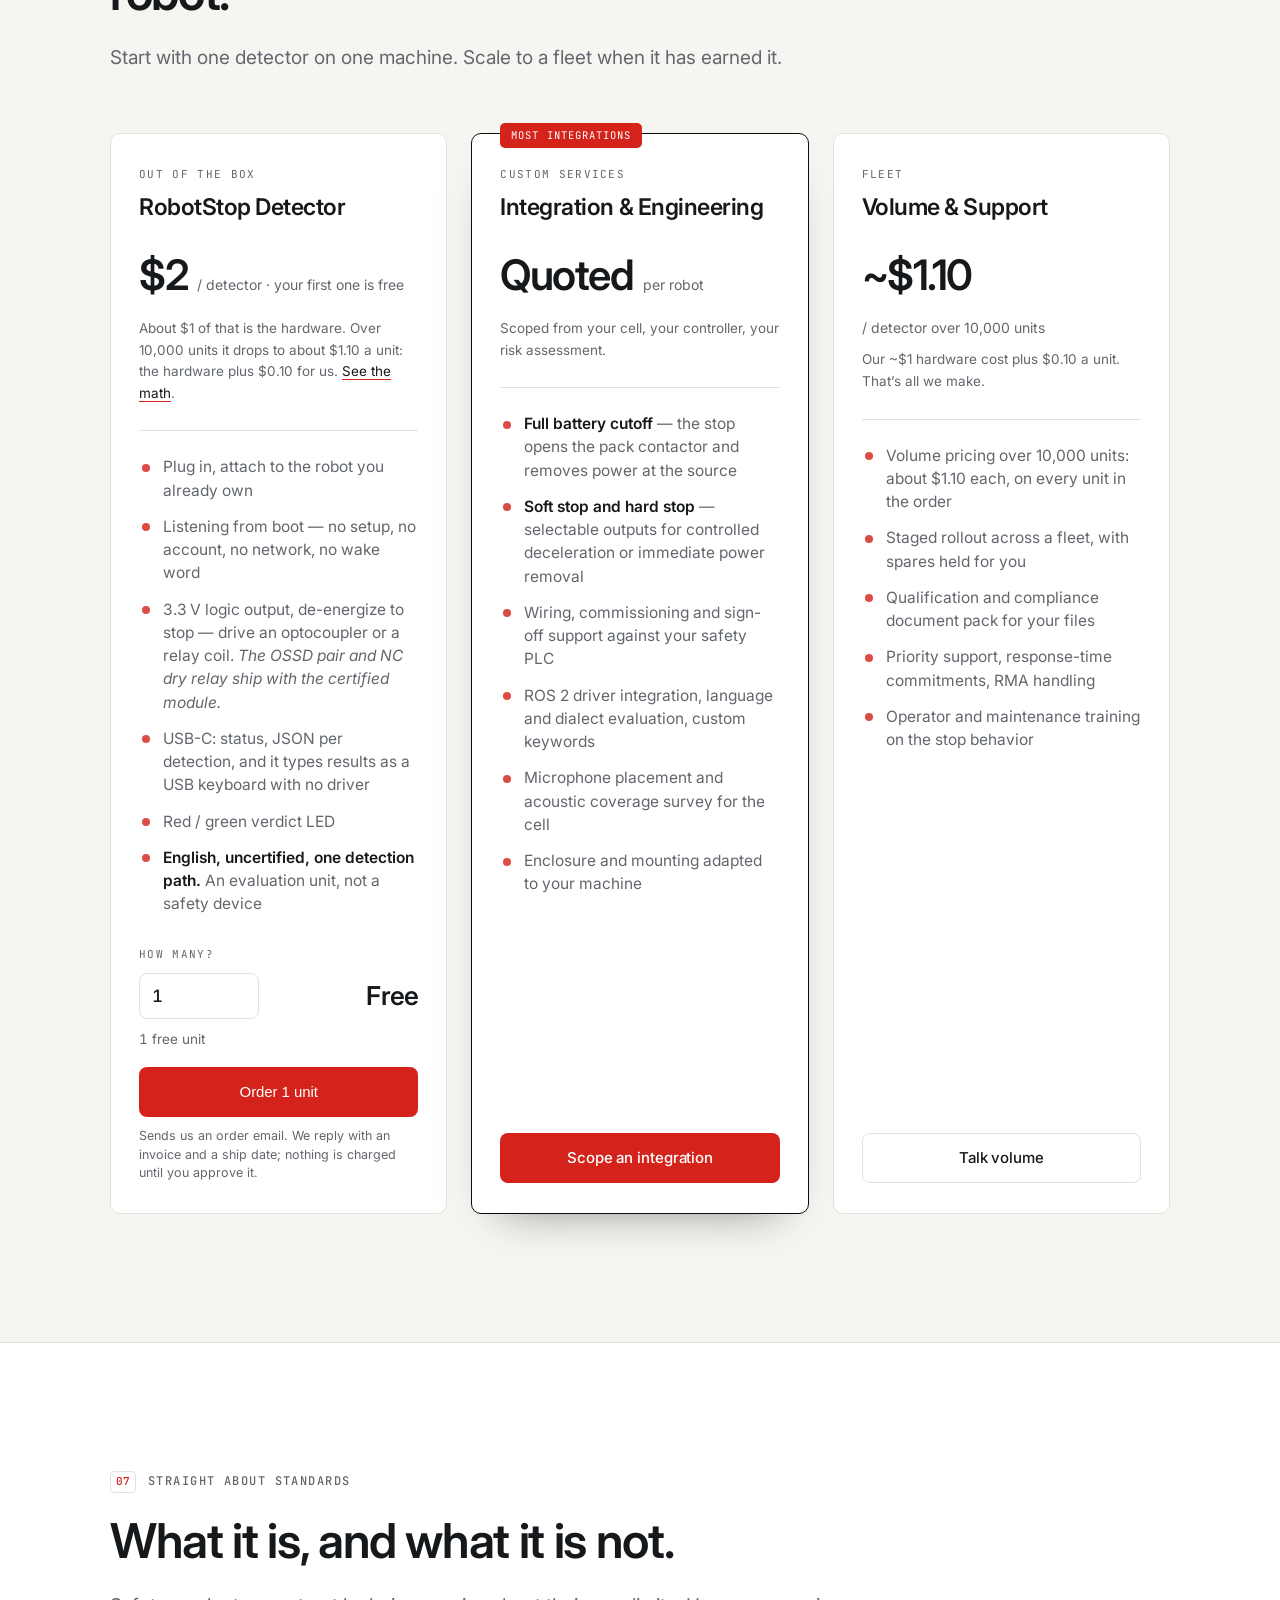
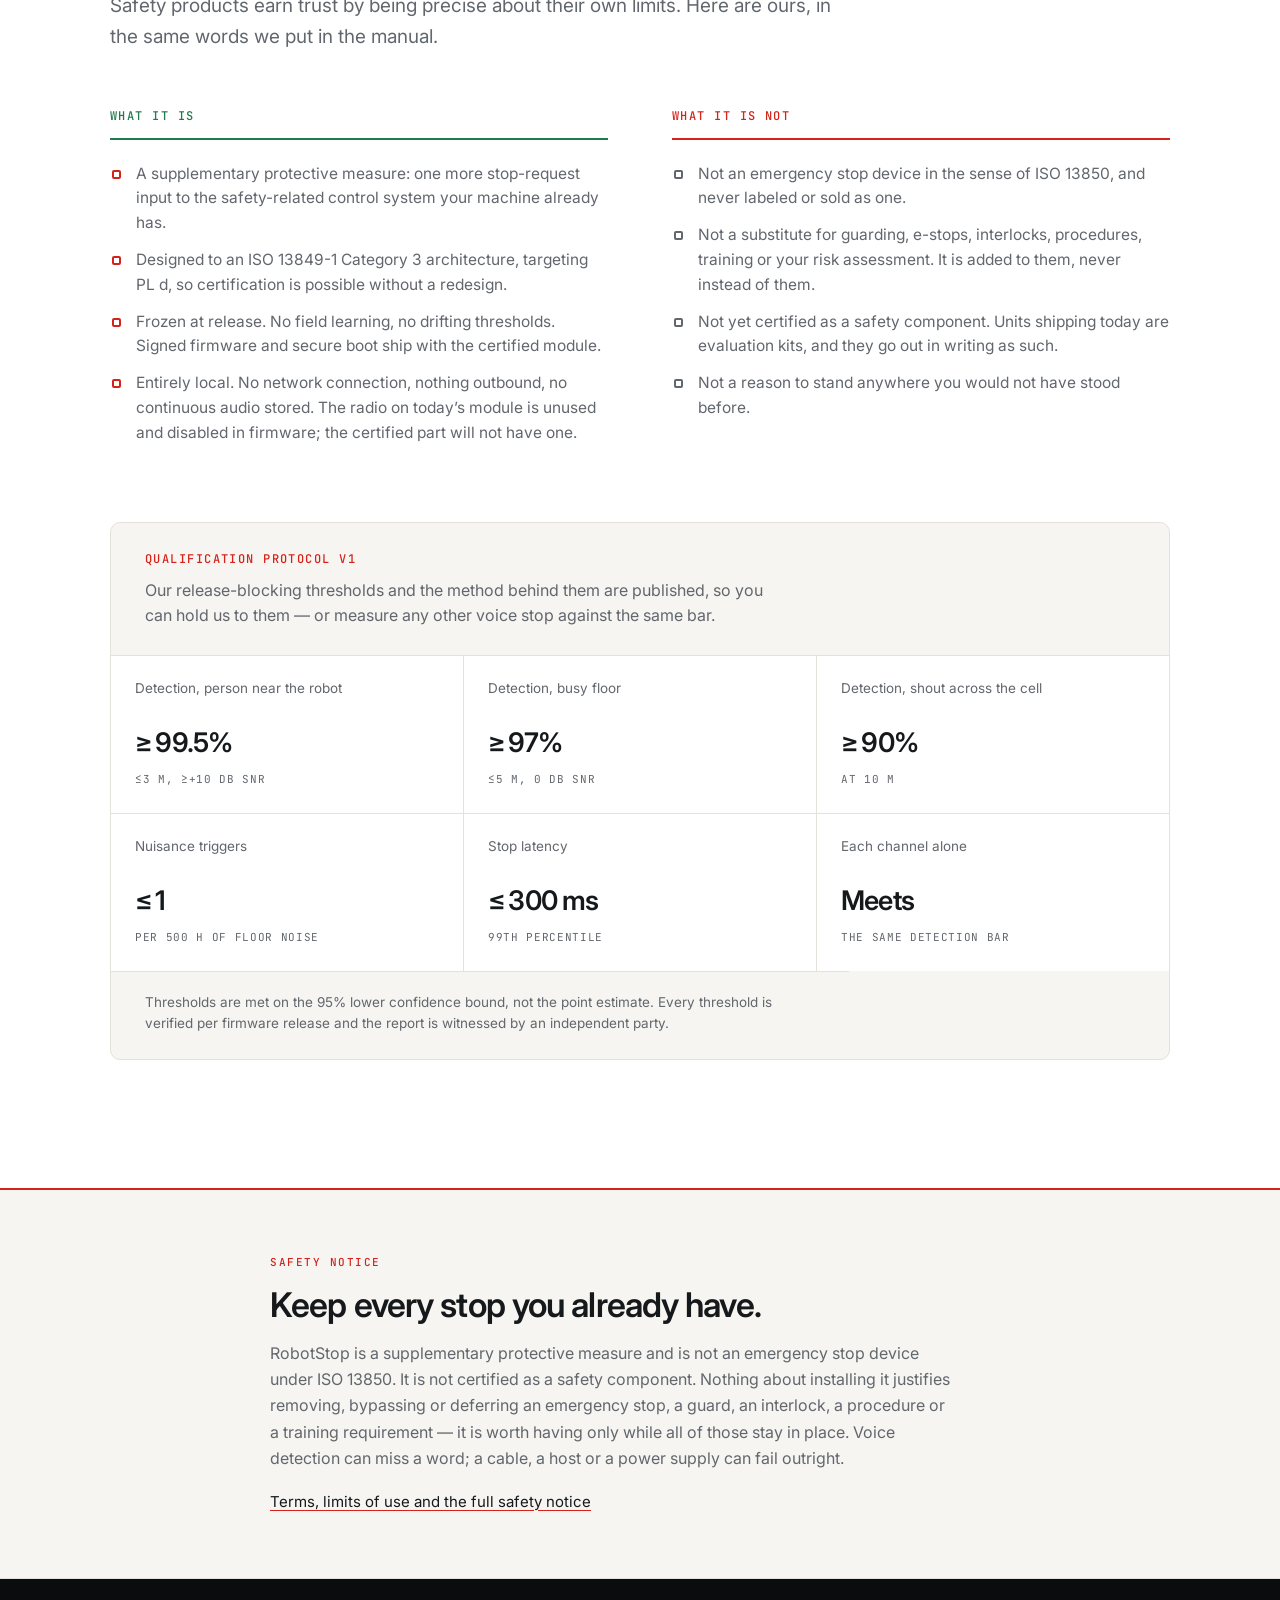
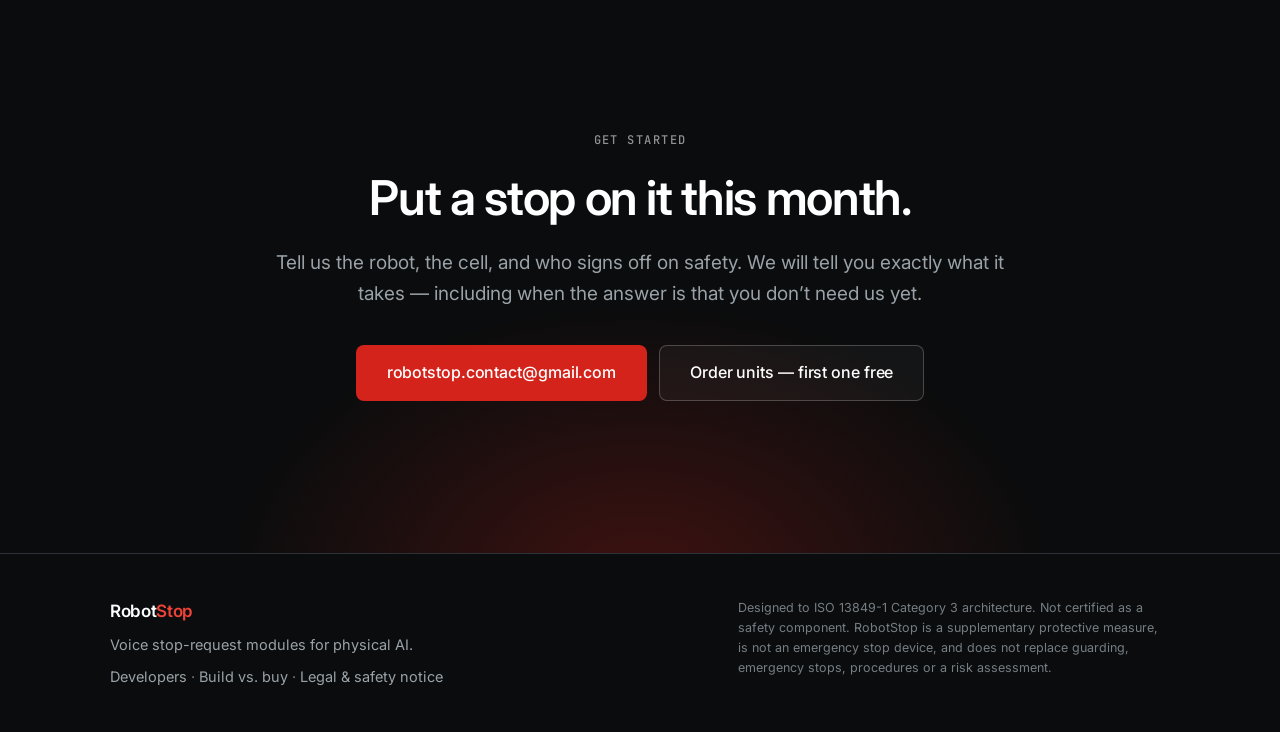
==== commit 6cc576d5: "Update site — 2026-10-06" ====
--- a/index.html
+++ b/index.html
@@ -13,7 +13,7 @@
 <link rel="preconnect" href="https://fonts.googleapis.com">
 <link rel="preconnect" href="https://fonts.gstatic.com" crossorigin>
 <link href="https://fonts.googleapis.com/css2?family=Inter:wght@400;500;600;700&family=JetBrains+Mono:wght@400;500&display=swap" rel="stylesheet">
-<link rel="stylesheet" href="styles.css?v=461bf8aac3">
+<link rel="stylesheet" href="styles.css?v=5543433bfb">
 <script src="i18n.js?v=c3d230d2d3"></script>
 </head>
 <body>
@@ -261,15 +261,17 @@
       <div class="globe-stage">
         <canvas id="globe-canvas" data-i18n-dynamic tabindex="0" role="img"
                 aria-label="Country globe. United States: English. Enable JavaScript to explore every country."></canvas>
-        <p class="globe-hint"><span>Drag to spin &middot; choose a country</span></p>
+        <p class="globe-hint"><span>Drag to spin &middot; search for a country</span></p>
       </div>
       <div class="globe-panel">
         <p class="globe-chips-label">Official languages around the world</p>
         <p class="globe-coverage" id="globe-coverage" data-i18n-dynamic>197 countries &middot; official languages by country</p>
-        <label class="country-picker-label" for="globe-country-select">Choose a country</label>
-        <select id="globe-country-select" class="country-picker" data-i18n-dynamic disabled>
-          <option value="US">United States</option>
-        </select>
+        <label class="country-picker-label" for="globe-country-search">Search countries</label>
+        <input type="search" id="globe-country-search" class="country-picker"
+               placeholder="Type a country name or code" autocomplete="off" spellcheck="false"
+               aria-controls="globe-country-results" aria-describedby="globe-search-status" disabled>
+        <ul id="globe-country-results" class="country-search-results" data-i18n-dynamic hidden></ul>
+        <p id="globe-search-status" class="country-search-status" role="status" data-i18n-dynamic></p>
         <div class="globe-read country-read" aria-live="polite" aria-atomic="true">
           <h3 class="country-name" id="globe-country" data-i18n-dynamic>United States</h3>
           <div id="globe-language-groups" class="country-language-groups" data-i18n-dynamic>
@@ -284,8 +286,6 @@
         </details>
         <p class="globe-source"><a id="globe-source" data-i18n-dynamic href="country-languages.json">Country language source</a></p>
         <div class="globe-controls">
-          <button type="button" class="globe-btn" id="globe-prev" aria-label="Previous country" disabled>&#8592;</button>
-          <button type="button" class="globe-btn" id="globe-next" aria-label="Next country" disabled>&#8594;</button>
           <button type="button" class="globe-btn globe-btn-wide" id="globe-tour" data-i18n-dynamic aria-pressed="false" disabled>Start country tour</button>
         </div>
         <p class="globe-note">One marker per country. Official, de facto and working languages have
@@ -595,7 +595,7 @@
 
 <script src="globe-land.js?v=3cd4155b97" defer></script>
 <script src="country-languages.js?v=ccd7e256e4" defer></script>
-<script src="globe.js?v=1b08f63696" defer></script>
+<script src="globe.js?v=8a95c431f3" defer></script>
 <script src="language-catalog.js?v=98963e0c17" defer></script>
 <script src="languages.js?v=440882dce4" defer></script>
 <script src="main.js?v=5ee04a7774" defer></script>
--- a/styles.css
+++ b/styles.css
@@ -1370,11 +1370,17 @@
 .globe-source a, .globe-search-link { font-size: 14px; text-decoration: underline; text-underline-offset: 3px; }
 .globe-search-link { display: inline-block; margin-top: 18px; }
 .globe-panel > .globe-chips-label { margin-top: 0; }
-.globe-hint { white-space: nowrap; }
+.globe-hint { width: 100%; text-align: center; }
 .globe-meta { overflow-wrap: anywhere; }
 .globe-controls .globe-btn-wide { height: auto; min-height: 38px; }
 .country-picker-label { display: block; margin: 20px 0 8px; font-size: 13px; color: var(--muted); }
 .country-picker { width: 100%; padding: 12px; border: 1px solid var(--line); border-radius: 7px; background: var(--paper); color: var(--text); font: inherit; }
+.country-search-results { margin-top: 8px; padding: 4px; border: 1px solid var(--line); border-radius: 7px; }
+.country-search-results[hidden] { display: none; }
+.country-search-results button { display: block; width: 100%; padding: 10px; border: 0; border-radius: 4px; background: transparent; color: var(--text); font: inherit; text-align: start; cursor: pointer; overflow-wrap: anywhere; }
+.country-search-results button:hover, .country-search-results button:focus-visible { background: #f2f2ef; outline: 2px solid var(--accent); outline-offset: -2px; }
+.country-search-status { margin-top: 8px; color: var(--muted); font-size: 13px; }
+.country-search-status:empty { display: none; }
 .country-read { margin-top: 24px; }
 .country-name { font-size: clamp(28px, 4vw, 40px); line-height: 1.15; letter-spacing: -.03em; overflow-wrap: anywhere; }
 .country-language-groups > div { margin-top: 20px; }
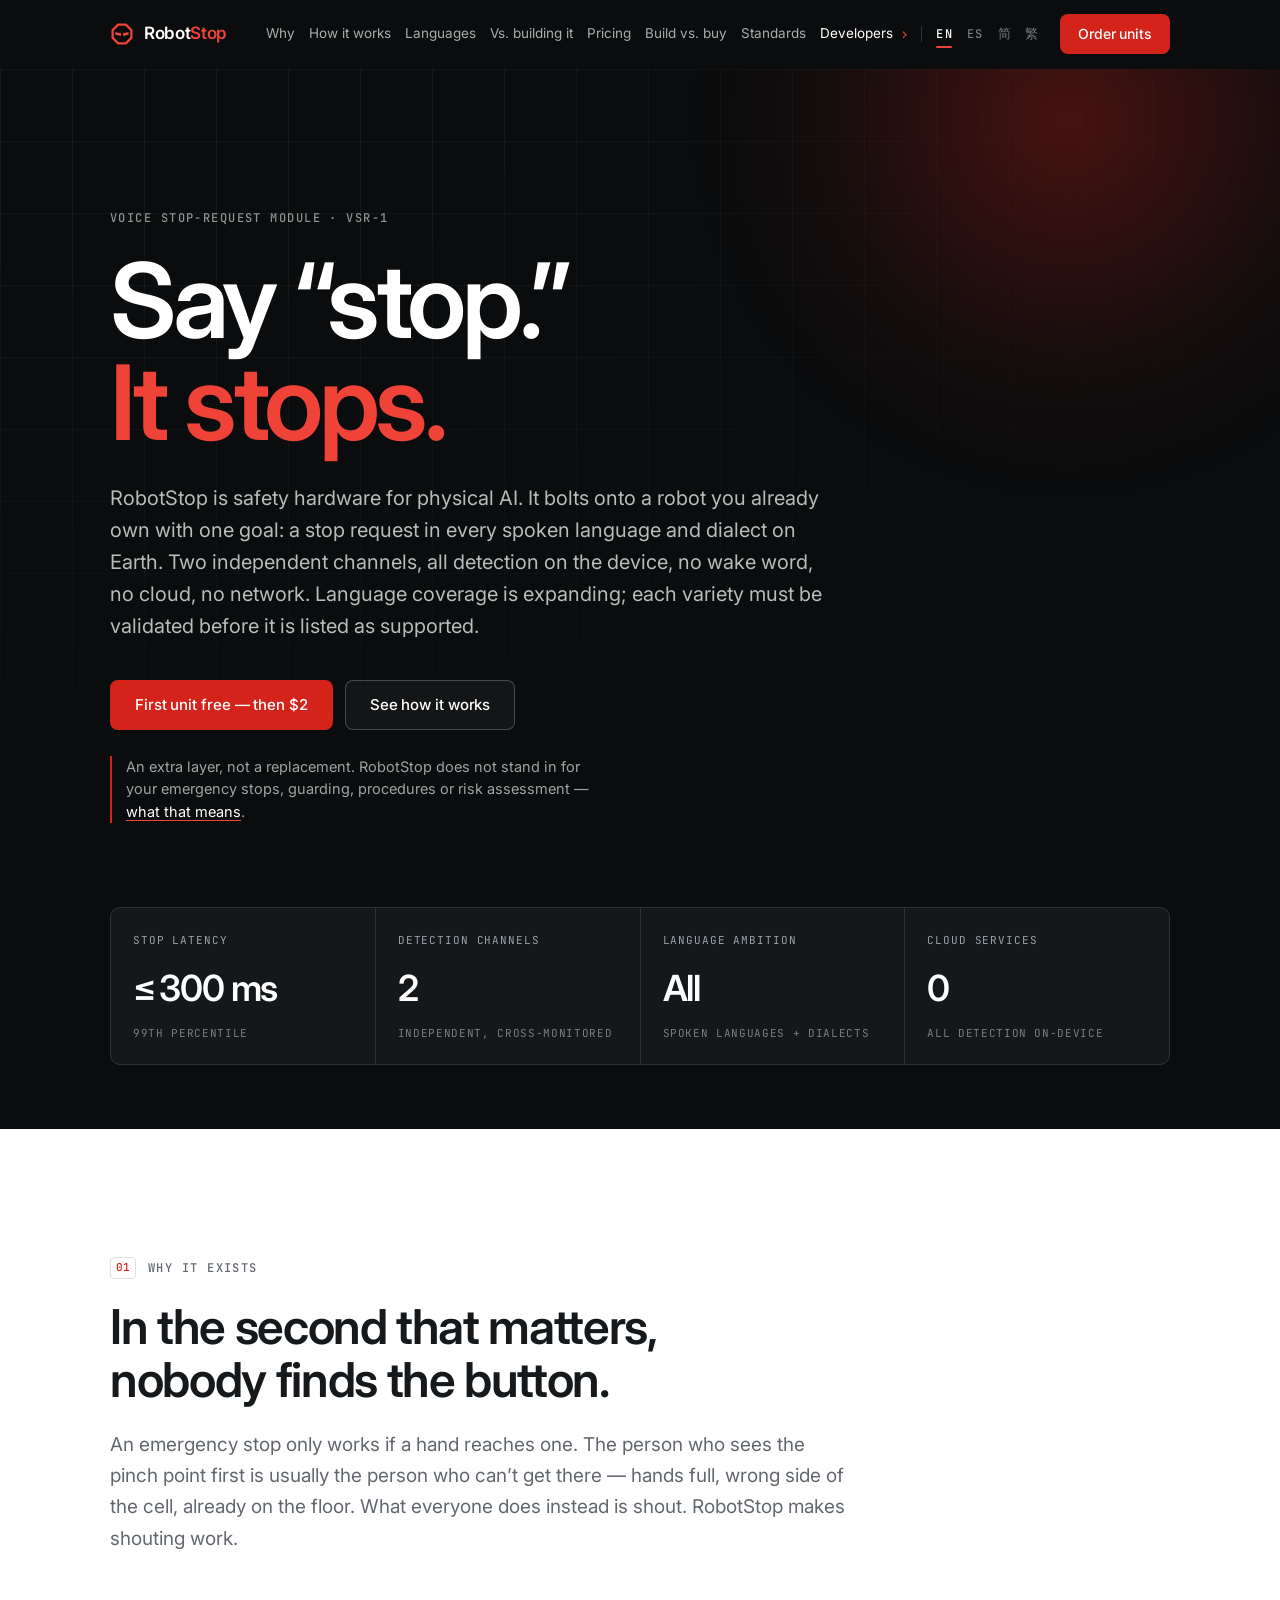
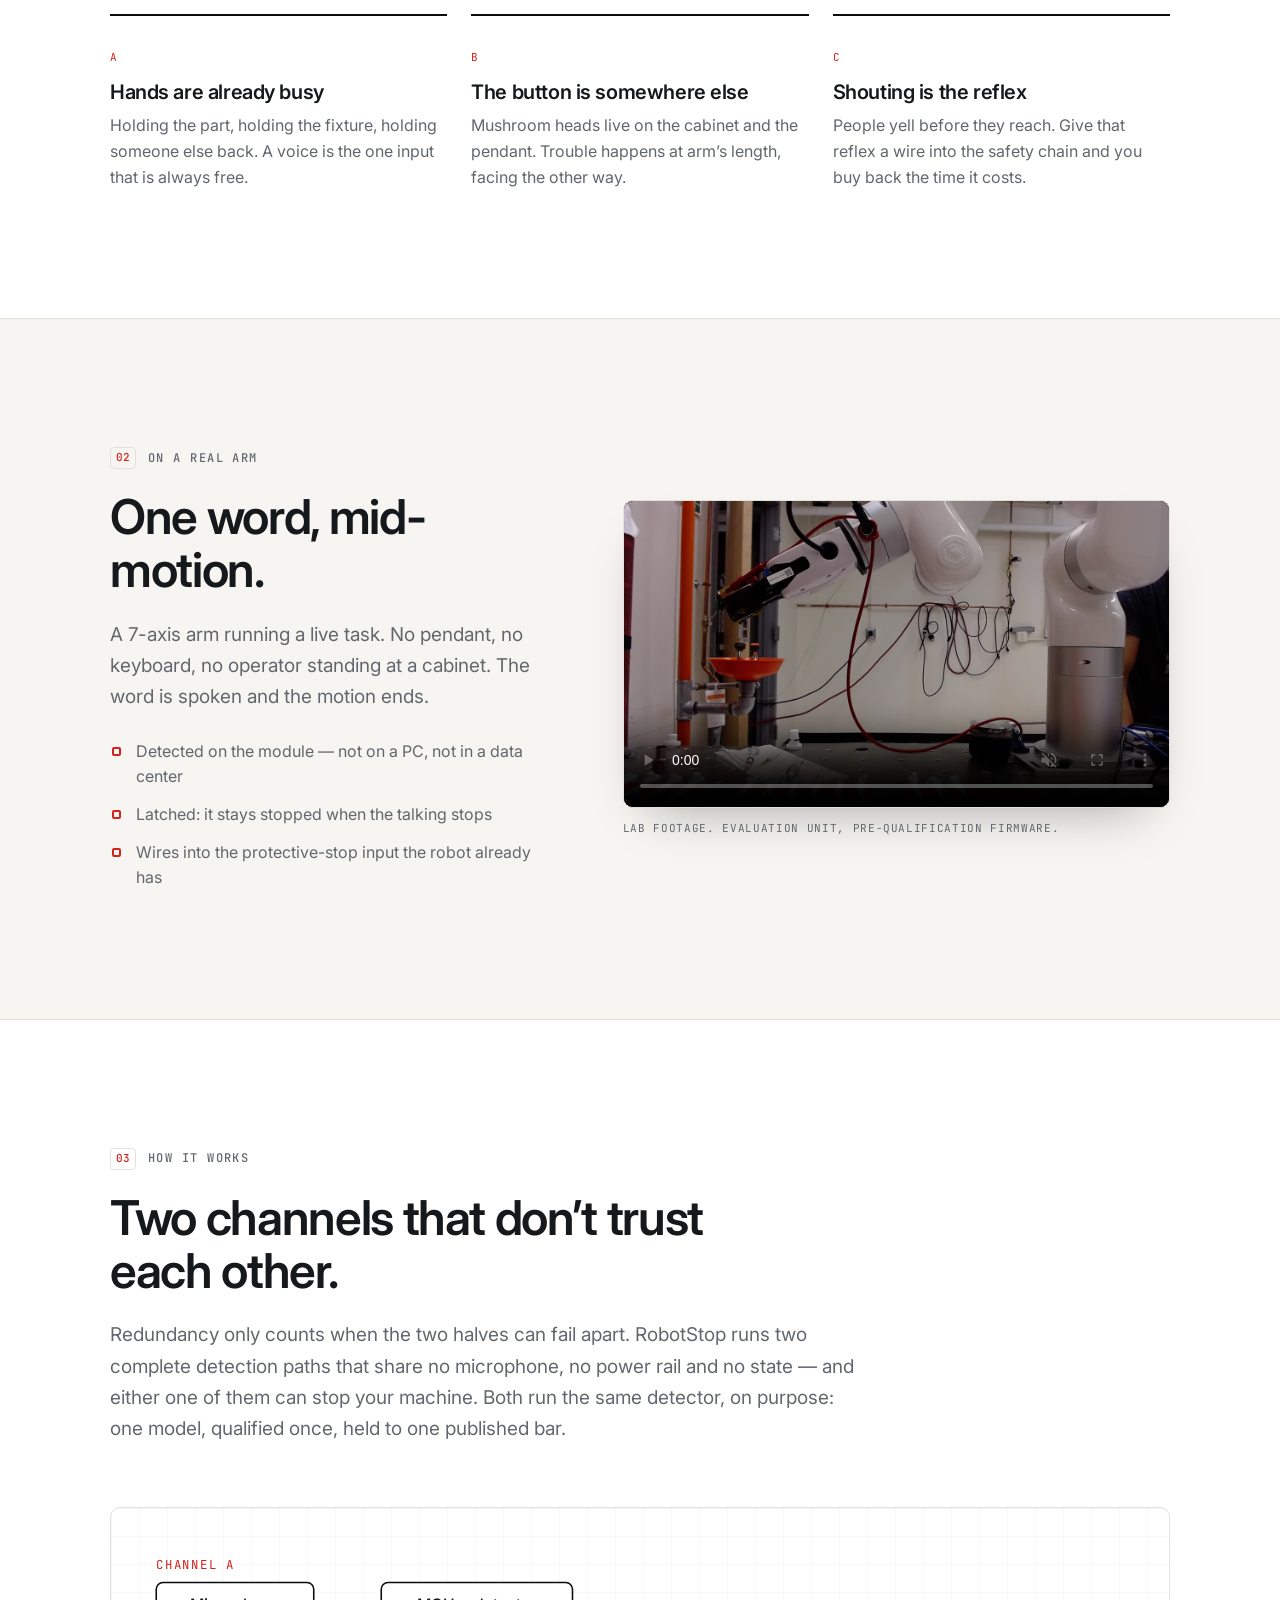
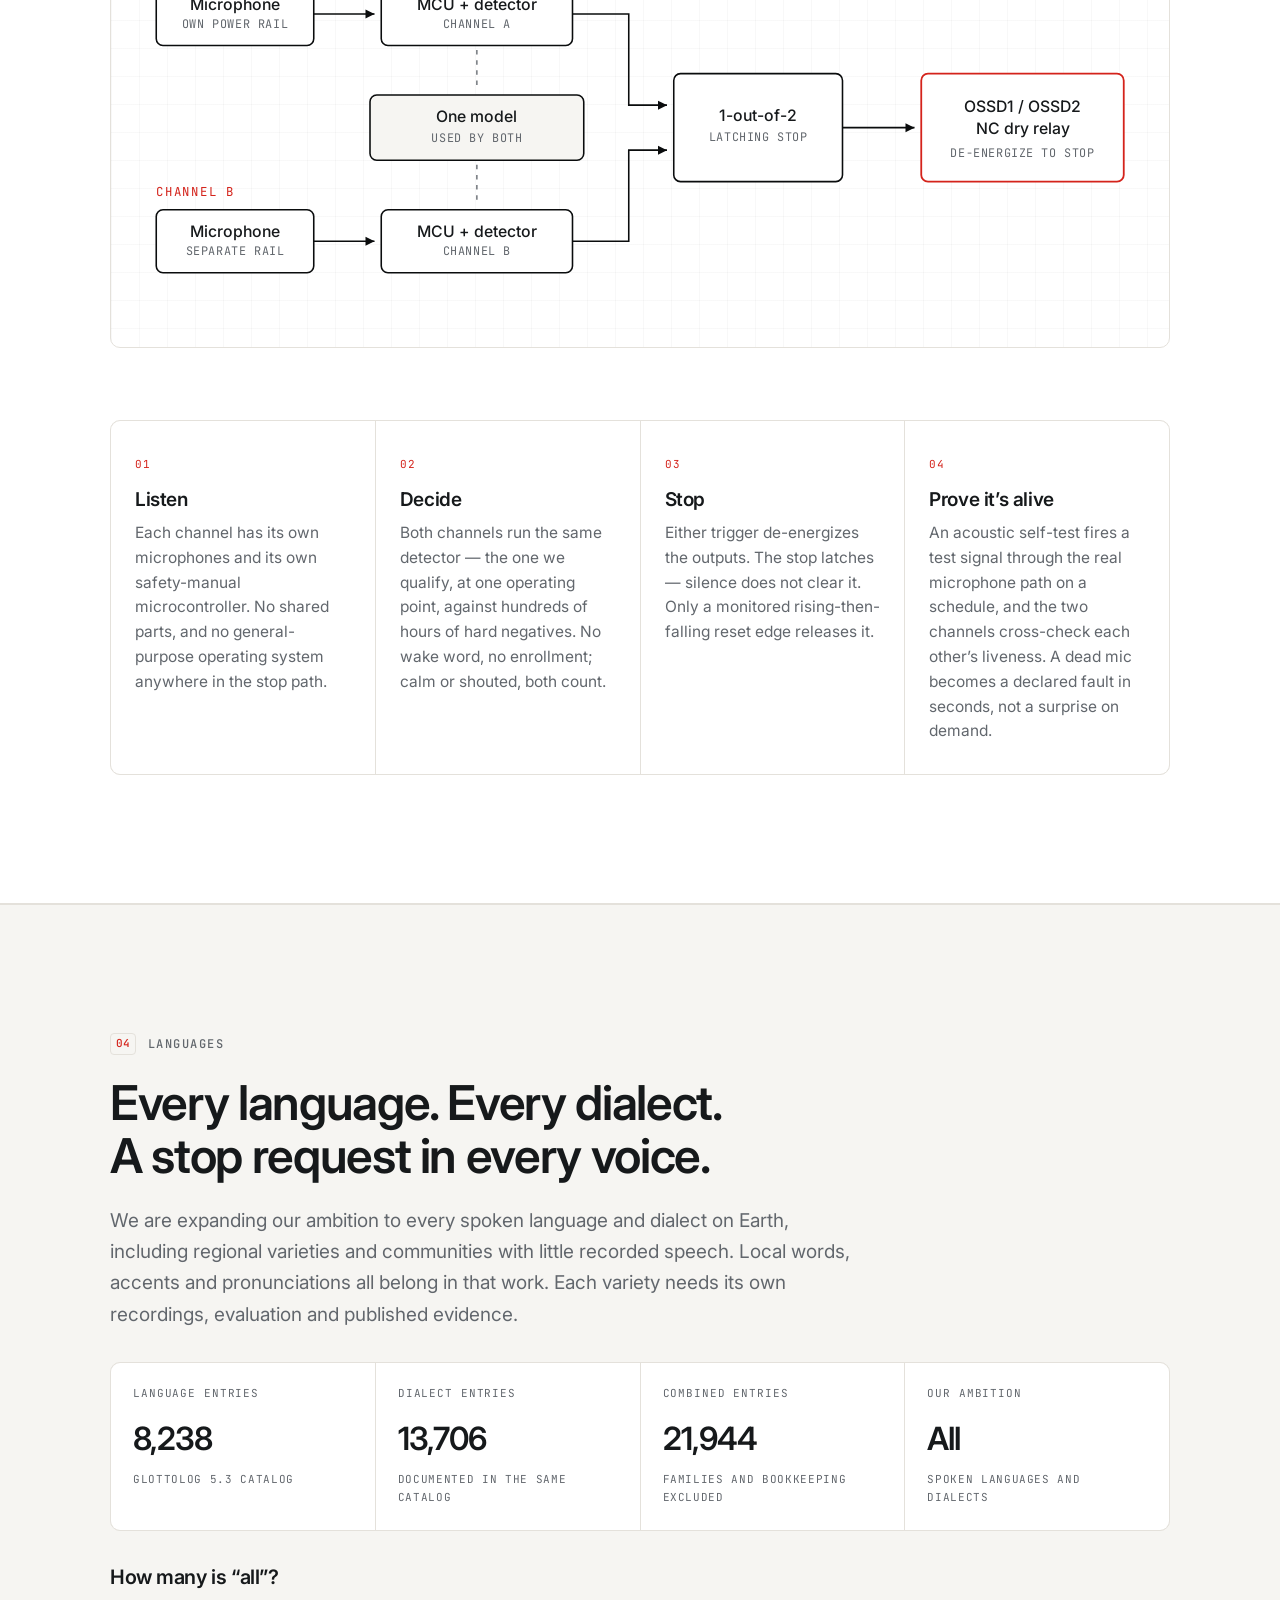
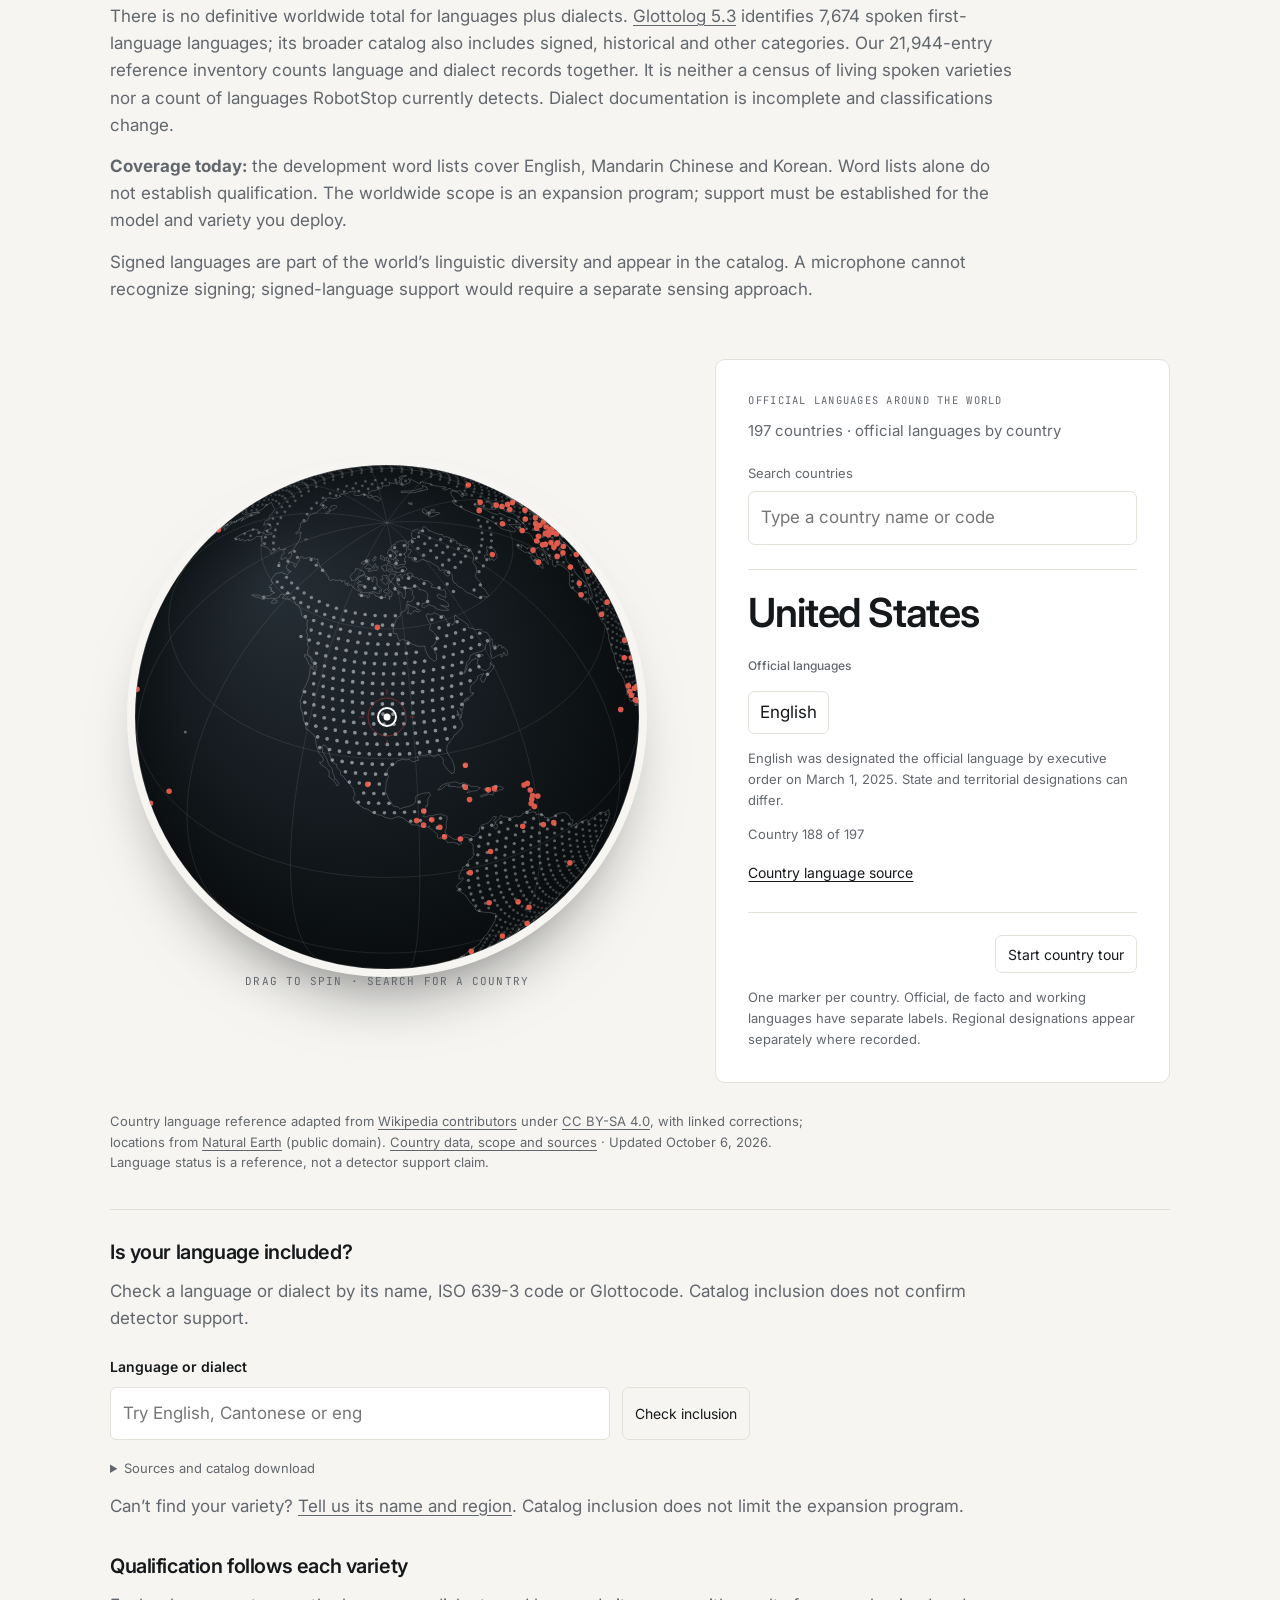
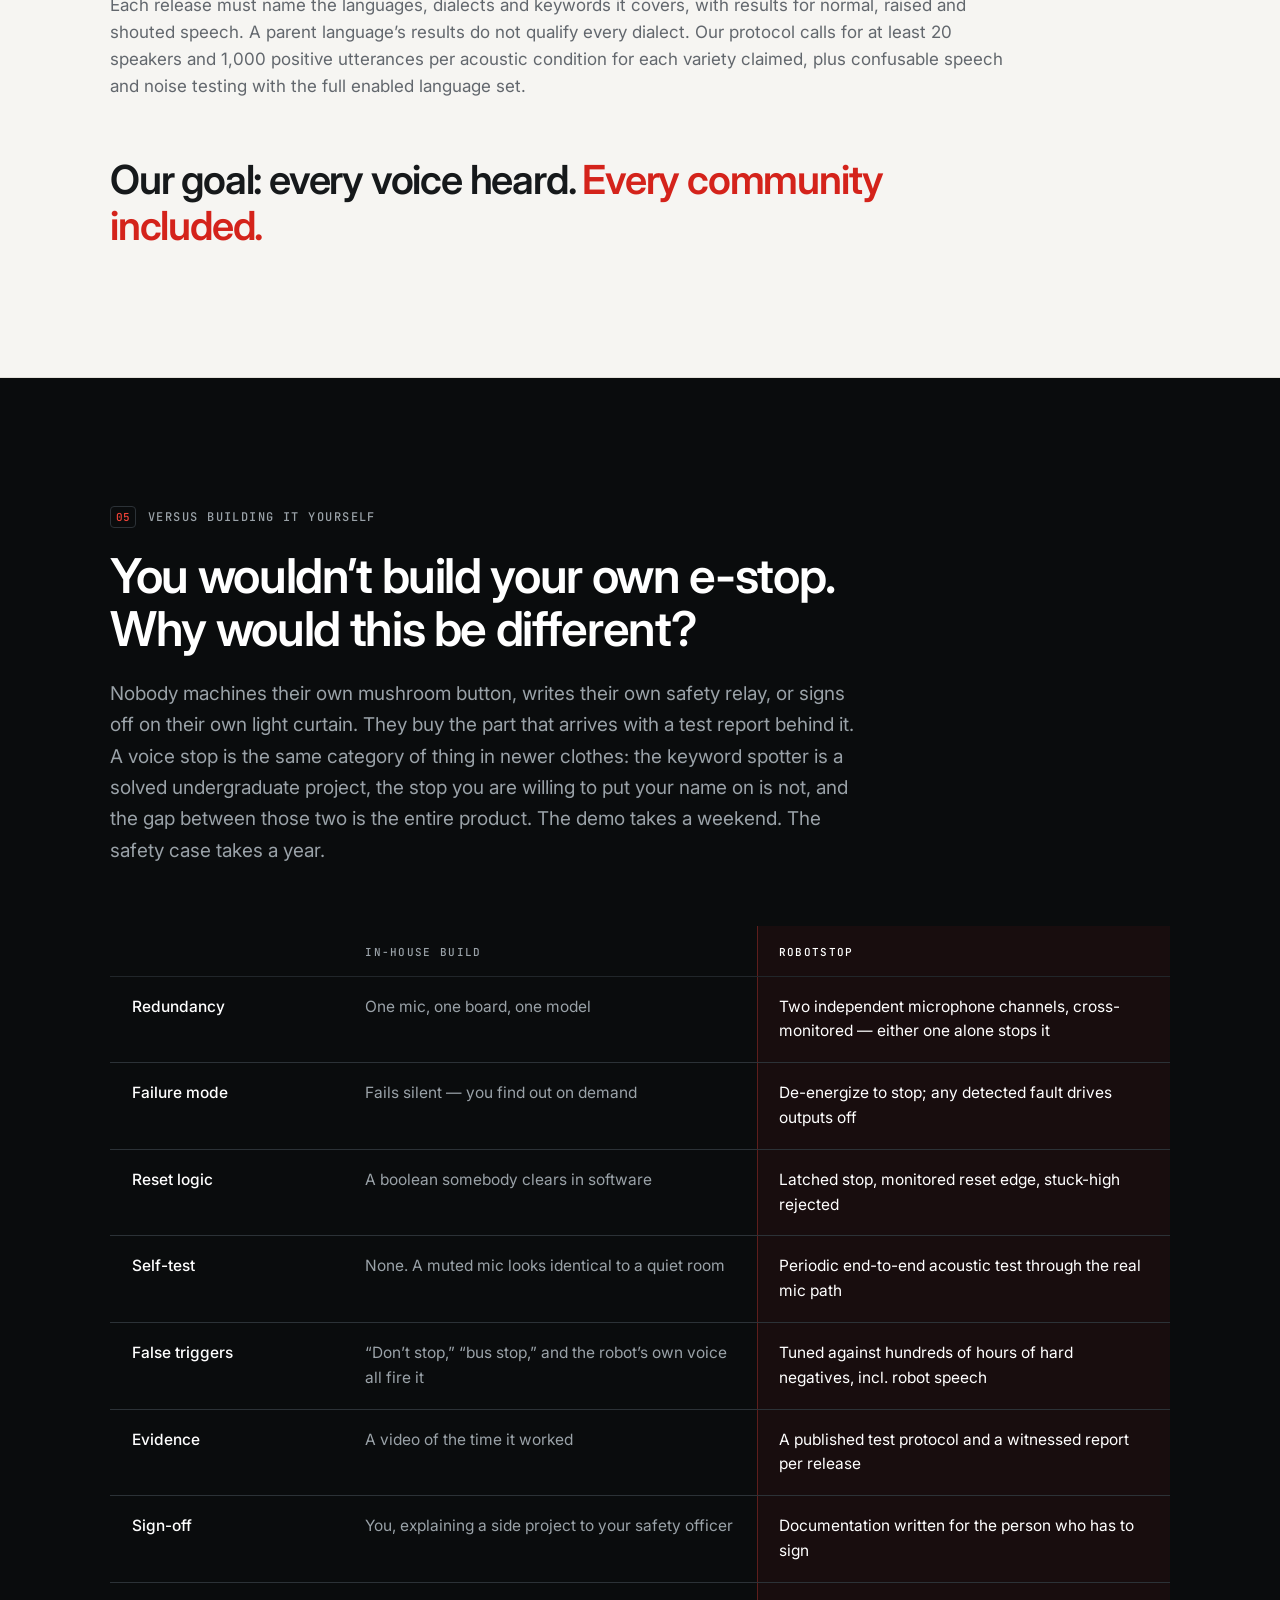
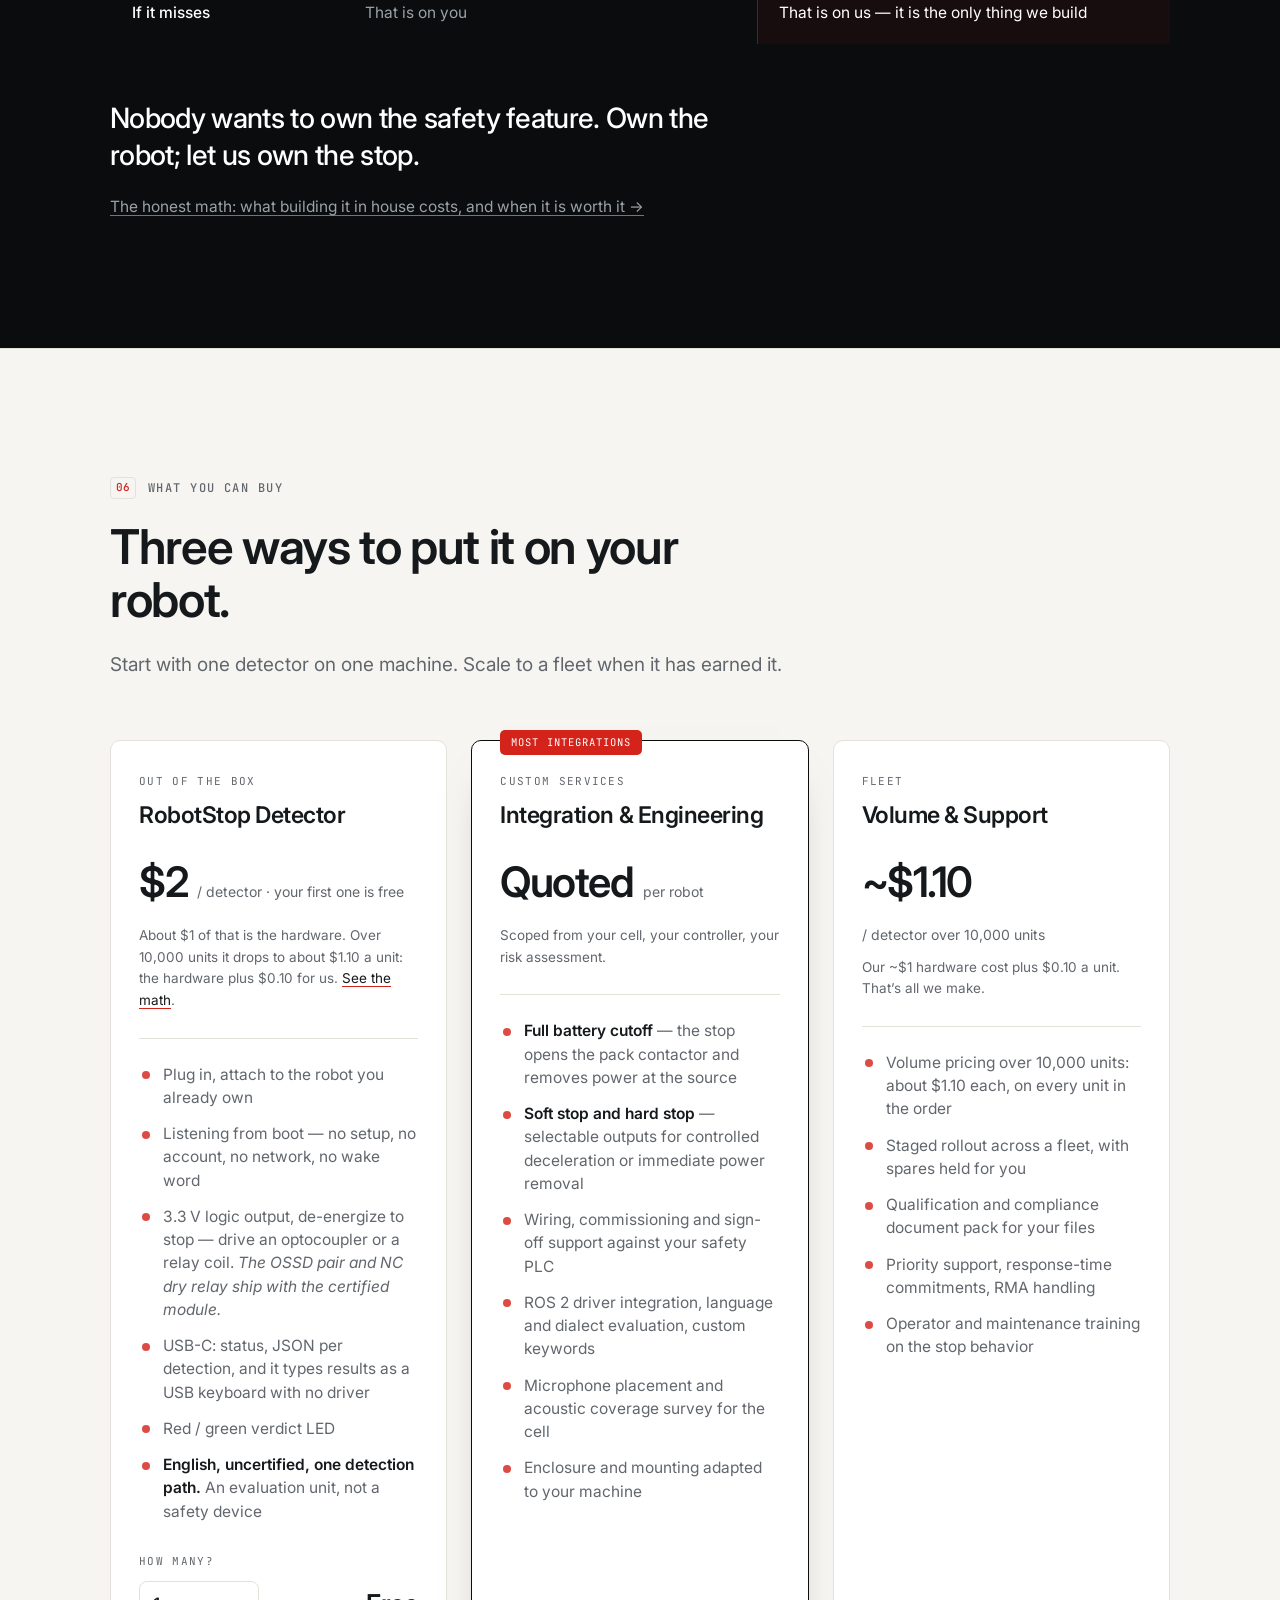
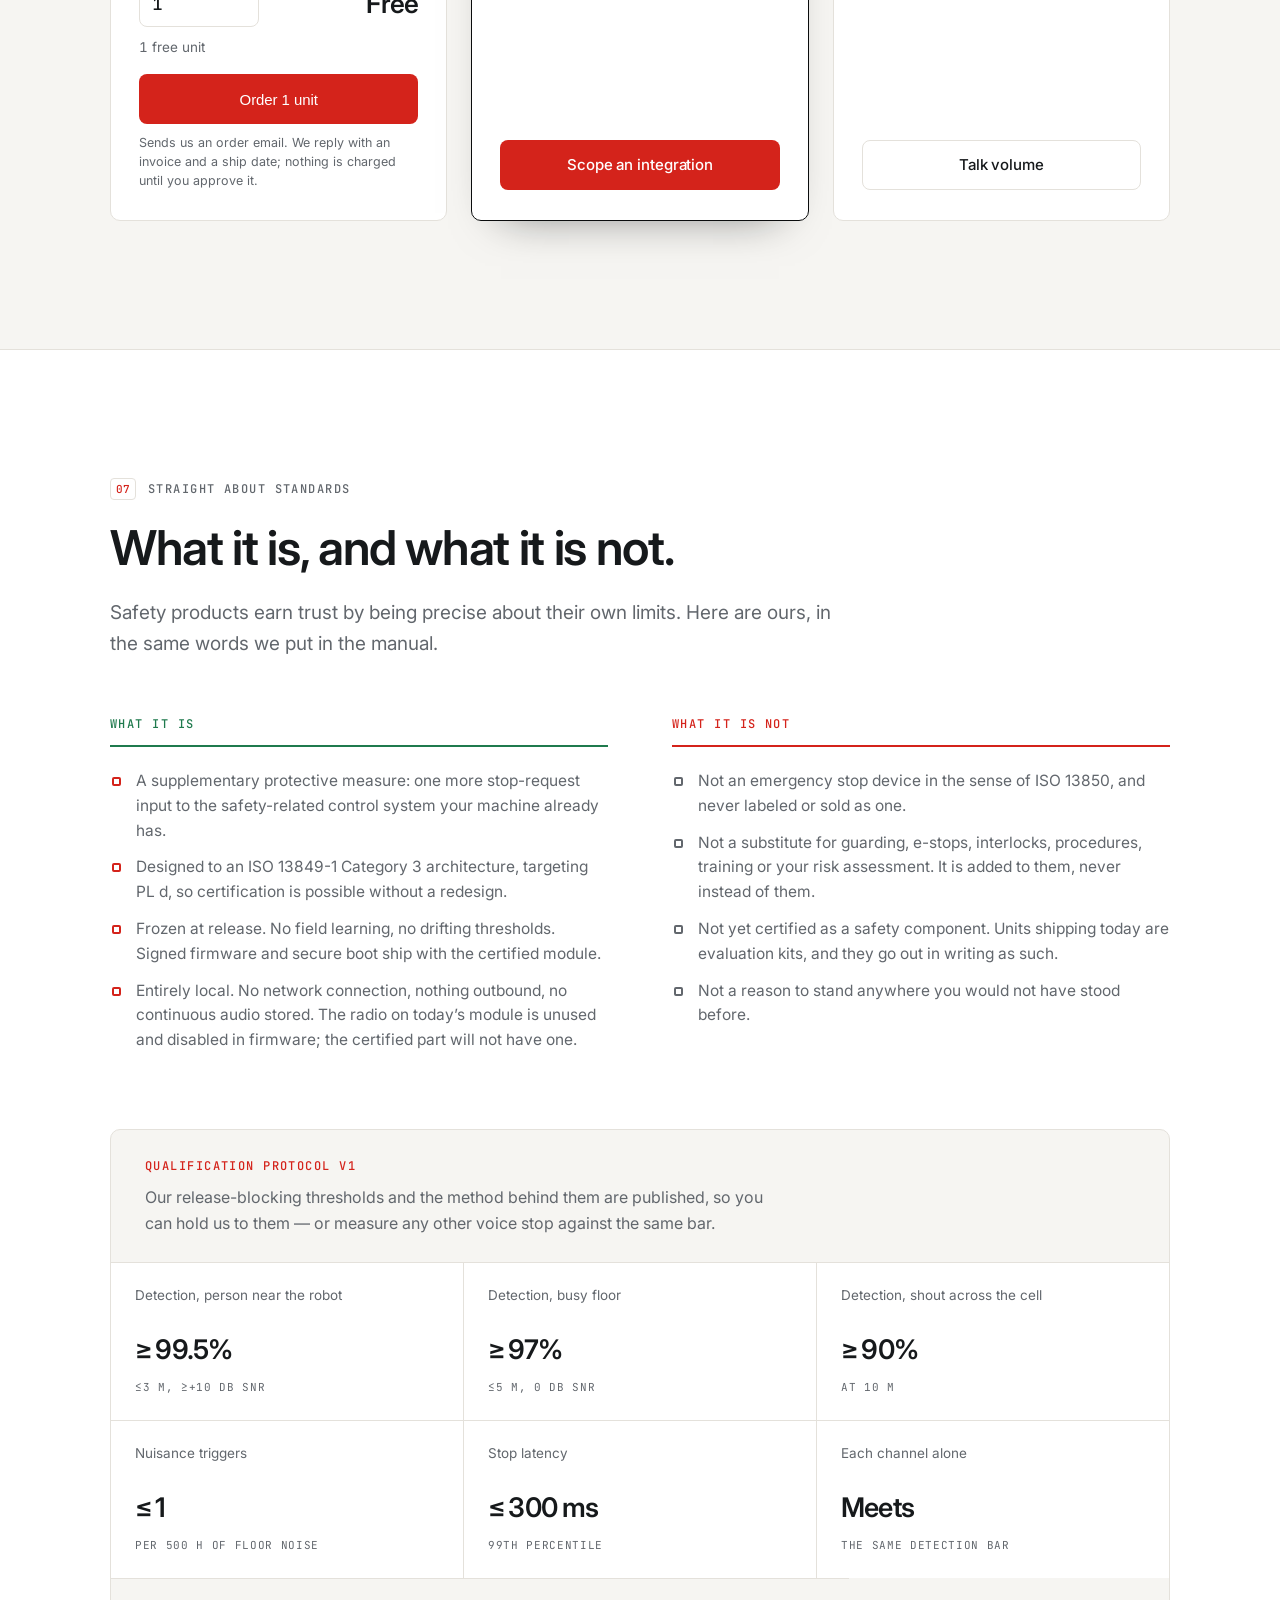
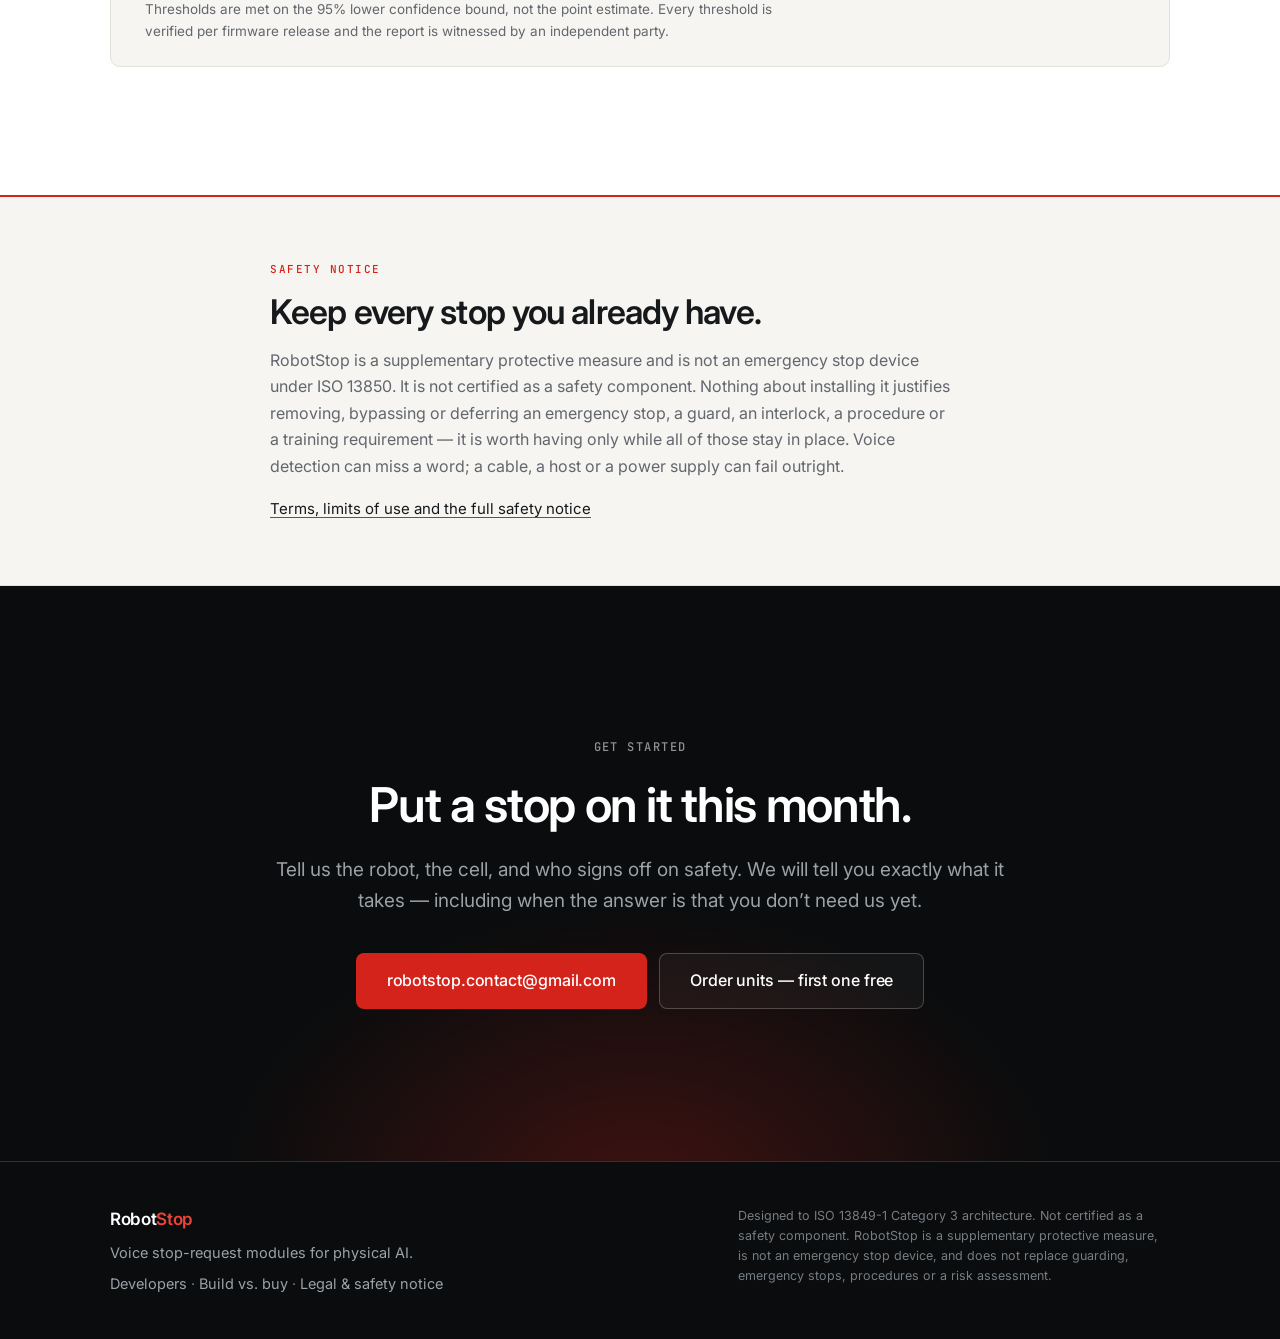
==== commit 1d6071ce: "Update site — 2026-10-06" ====
--- a/index.html
+++ b/index.html
@@ -13,7 +13,7 @@
 <link rel="preconnect" href="https://fonts.googleapis.com">
 <link rel="preconnect" href="https://fonts.gstatic.com" crossorigin>
 <link href="https://fonts.googleapis.com/css2?family=Inter:wght@400;500;600;700&family=JetBrains+Mono:wght@400;500&display=swap" rel="stylesheet">
-<link rel="stylesheet" href="styles.css?v=5543433bfb">
+<link rel="stylesheet" href="styles.css?v=35416bf9c7">
 <script src="i18n.js?v=c3d230d2d3"></script>
 </head>
 <body>
@@ -300,28 +300,28 @@
       Language status is a reference, not a detector support claim.</p>
 
     <div class="language-catalog" id="language-catalog">
-      <h3>Explore the worldwide catalog</h3>
-      <p>Search by name, parent variety, ISO 639-3 code or Glottocode. These are reference
-        entries, not a list of supported models. This full language-and-dialect inventory
-        is broader than the country globe above.</p>
-      <div class="catalog-filters" id="catalog-filters" hidden>
-        <div><label for="language-search">Find a language or dialect</label>
-          <input type="search" id="language-search" placeholder="Try English, Cantonese or eng" aria-controls="catalog-results" autocomplete="off"></div>
-        <div><label for="language-level">Entry type</label>
-          <select id="language-level"><option value="all">Languages + dialects</option><option value="language">Languages</option><option value="dialect">Dialects</option></select></div>
-      </div>
-      <p id="catalog-status" data-i18n-dynamic role="status">The complete catalog is available as a CSV download below.</p>
-      <ul class="catalog-results" id="catalog-results" data-i18n-dynamic></ul>
-      <div class="catalog-pagination" id="catalog-pagination" hidden>
-        <button type="button" class="globe-btn" id="catalog-prev">Previous results</button>
-        <button type="button" class="globe-btn" id="catalog-next">Next results</button>
-      </div>
+      <h3>Is your language included?</h3>
+      <p>Check a language or dialect by its name, ISO 639-3 code or Glottocode.
+        Catalog inclusion does not confirm detector support.</p>
+      <form class="language-lookup" id="language-lookup" hidden>
+        <label for="language-search">Language or dialect</label>
+        <div class="language-lookup-controls">
+          <input type="search" id="language-search" placeholder="Try English, Cantonese or eng"
+                 aria-controls="catalog-status" autocomplete="off" required>
+          <button type="submit" class="globe-btn">Check inclusion</button>
+        </div>
+      </form>
+      <p id="catalog-status" class="language-lookup-status" data-i18n-dynamic role="status" aria-atomic="true" hidden></p>
+      <noscript><p>Enable JavaScript to check language inclusion, or download the catalog below.</p></noscript>
+      <details class="language-sources">
+        <summary>Sources and catalog download</summary>
       <p class="catalog-source">Source: Hammarstr&ouml;m, Forkel, Haspelmath &amp; Bank,
         <a href="https://glottolog.org/meta/downloads">Glottolog 5.3</a> (2026),
         <a href="https://creativecommons.org/licenses/by/4.0/">CC BY 4.0</a>.
         Filtered and reformatted; retrieved October 6, 2026.
         <a href="language-catalog.csv" download>Download all 21,944 entries (CSV)</a> &middot;
         <a href="language-catalog-source.json">Count method and attribution</a>.</p>
+      </details>
       <p>Can&rsquo;t find your variety? <a href="mailto:robotstop.contact@gmail.com?subject=Language%20or%20dialect%20coverage">Tell us its name and region</a>.
         Catalog inclusion does not limit the expansion program.</p>
     </div>
@@ -597,7 +597,7 @@
 <script src="country-languages.js?v=ccd7e256e4" defer></script>
 <script src="globe.js?v=8a95c431f3" defer></script>
 <script src="language-catalog.js?v=98963e0c17" defer></script>
-<script src="languages.js?v=440882dce4" defer></script>
+<script src="languages.js?v=b5d15bf3d4" defer></script>
 <script src="main.js?v=5ee04a7774" defer></script>
 <script src="order.js?v=08d0ecc517" defer></script>
 </body>
--- a/styles.css
+++ b/styles.css
@@ -1339,22 +1339,23 @@
    using the same thing rather than two lookalikes. */
 .dg-box-shared rect { fill: var(--sand); stroke: var(--ink); stroke-width: 1.4; }
 
-/* Worldwide reference inventory: bounded results keep the page usable at scale. */
+/* Language inclusion lookup and worldwide reference notes. */
 .language-counts { margin-top: 32px; }
 .language-notes, .language-catalog { margin-top: 36px; }
 .language-notes p, .language-catalog > p { margin-top: 14px; max-width: 82ch; color: var(--muted); }
 .language-notes a, .language-catalog a { text-decoration: underline; text-underline-offset: 3px; }
 .language-catalog { padding-top: 32px; border-top: 1px solid var(--line); }
-.catalog-filters { display: grid; grid-template-columns: minmax(0, 2fr) minmax(0, 1fr); gap: 18px; margin-top: 24px; }
-.catalog-filters label { display: block; font-size: 14px; font-weight: 600; margin-bottom: 8px; }
-.catalog-filters input, .catalog-filters select { width: 100%; min-height: 48px; padding: 12px; border: 1px solid var(--line); border-radius: 6px; background: var(--paper); color: var(--text); font: inherit; }
-.catalog-results { display: grid; grid-template-columns: repeat(3, minmax(0, 1fr)); gap: 12px; margin-top: 20px; }
-.catalog-results li { padding: 18px; background: var(--paper); border: 1px solid var(--line); border-radius: 8px; overflow-wrap: anywhere; }
-.catalog-results a { font-weight: 600; }
-.catalog-results p, .catalog-location { display: block; margin-top: 8px; color: var(--muted); font-size: 13px; }
-.catalog-locate { margin-top: 12px; padding: 8px 0; border: 0; background: transparent; color: var(--text); text-decoration: underline; text-underline-offset: 3px; font: inherit; font-size: 13px; cursor: pointer; }
-.catalog-pagination { display: flex; gap: 12px; margin-top: 20px; }
-.catalog-pagination button:disabled { opacity: .45; cursor: default; }
+.language-lookup { margin-top: 24px; max-width: 640px; }
+.language-lookup[hidden], .language-lookup-status[hidden] { display: none; }
+.language-lookup label { display: block; font-size: 14px; font-weight: 600; margin-bottom: 8px; }
+.language-lookup-controls { display: flex; gap: 12px; }
+.language-lookup input { flex: 1; min-width: 0; min-height: 48px; padding: 12px; border: 1px solid var(--line); border-radius: 6px; background: var(--paper); color: var(--text); font: inherit; }
+.language-lookup button { height: auto; min-height: 48px; }
+.language-catalog > .language-lookup-status { padding: 16px; border: 1px solid var(--line); border-radius: 6px; background: var(--paper); color: var(--text); overflow-wrap: anywhere; }
+.language-sources { margin-top: 18px; color: var(--muted); font-size: 13px; }
+.language-sources summary { cursor: pointer; }
+.language-sources p { margin-top: 12px; }
+@media (max-width: 520px) { .language-lookup-controls { flex-direction: column; } }
 .catalog-source { font-size: 13px; }
 .globe-word.is-catalog-name { font-size: clamp(24px, 4vw, 44px); overflow-wrap: anywhere; }
 .globe-coverage { margin-top: 10px; font-size: 15px; color: var(--muted); }
@@ -1393,9 +1394,6 @@
 .country-regional li { padding: 5px 0; }
 .country-attribution { max-width: 90ch; margin-top: 28px; color: var(--muted); }
 .country-attribution a { text-decoration: underline; text-underline-offset: 3px; }
-.catalog-filters[hidden], .catalog-pagination[hidden] { display: none; }
-@media (max-width: 900px) { .catalog-results { grid-template-columns: repeat(2, minmax(0, 1fr)); } }
-@media (max-width: 520px) { .catalog-filters, .catalog-results { grid-template-columns: 1fr; } }
 /* ---------- language ---------- */
 
 /* Held invisible for the moment between first paint and the translation
